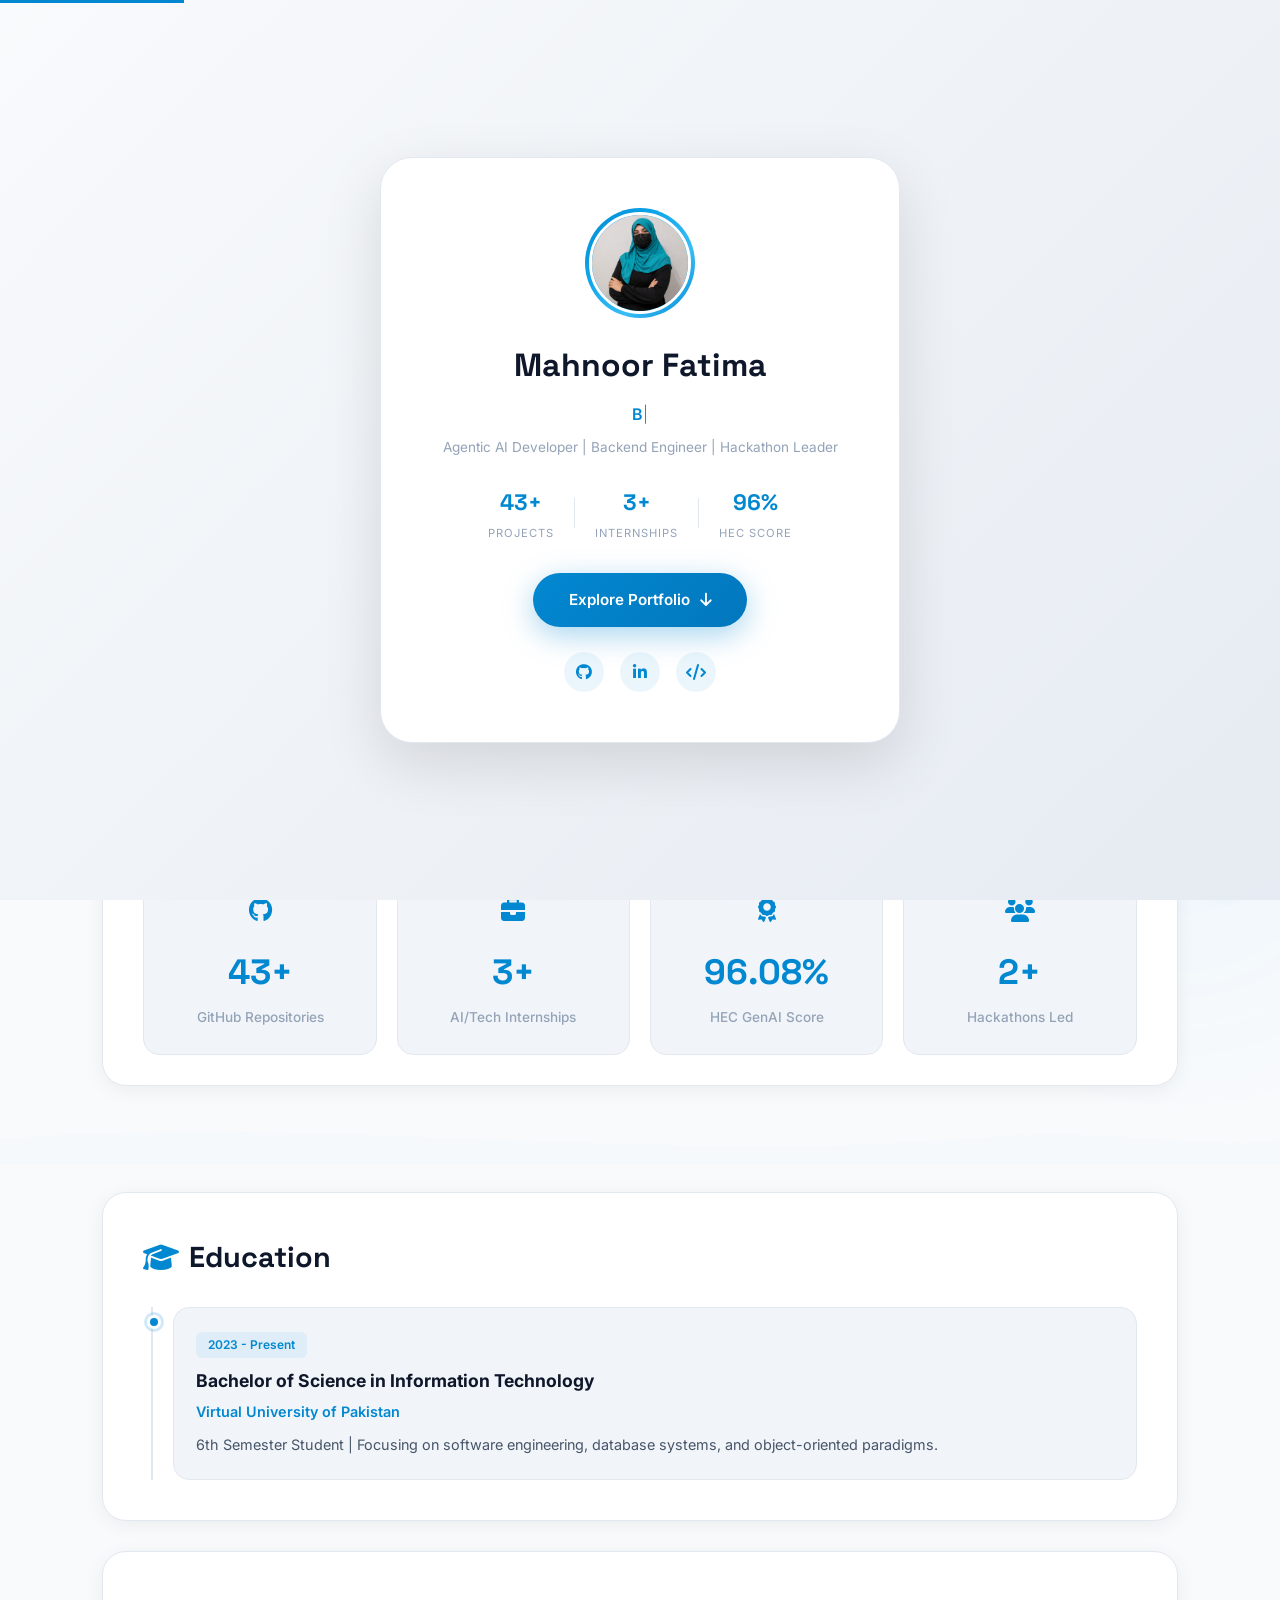
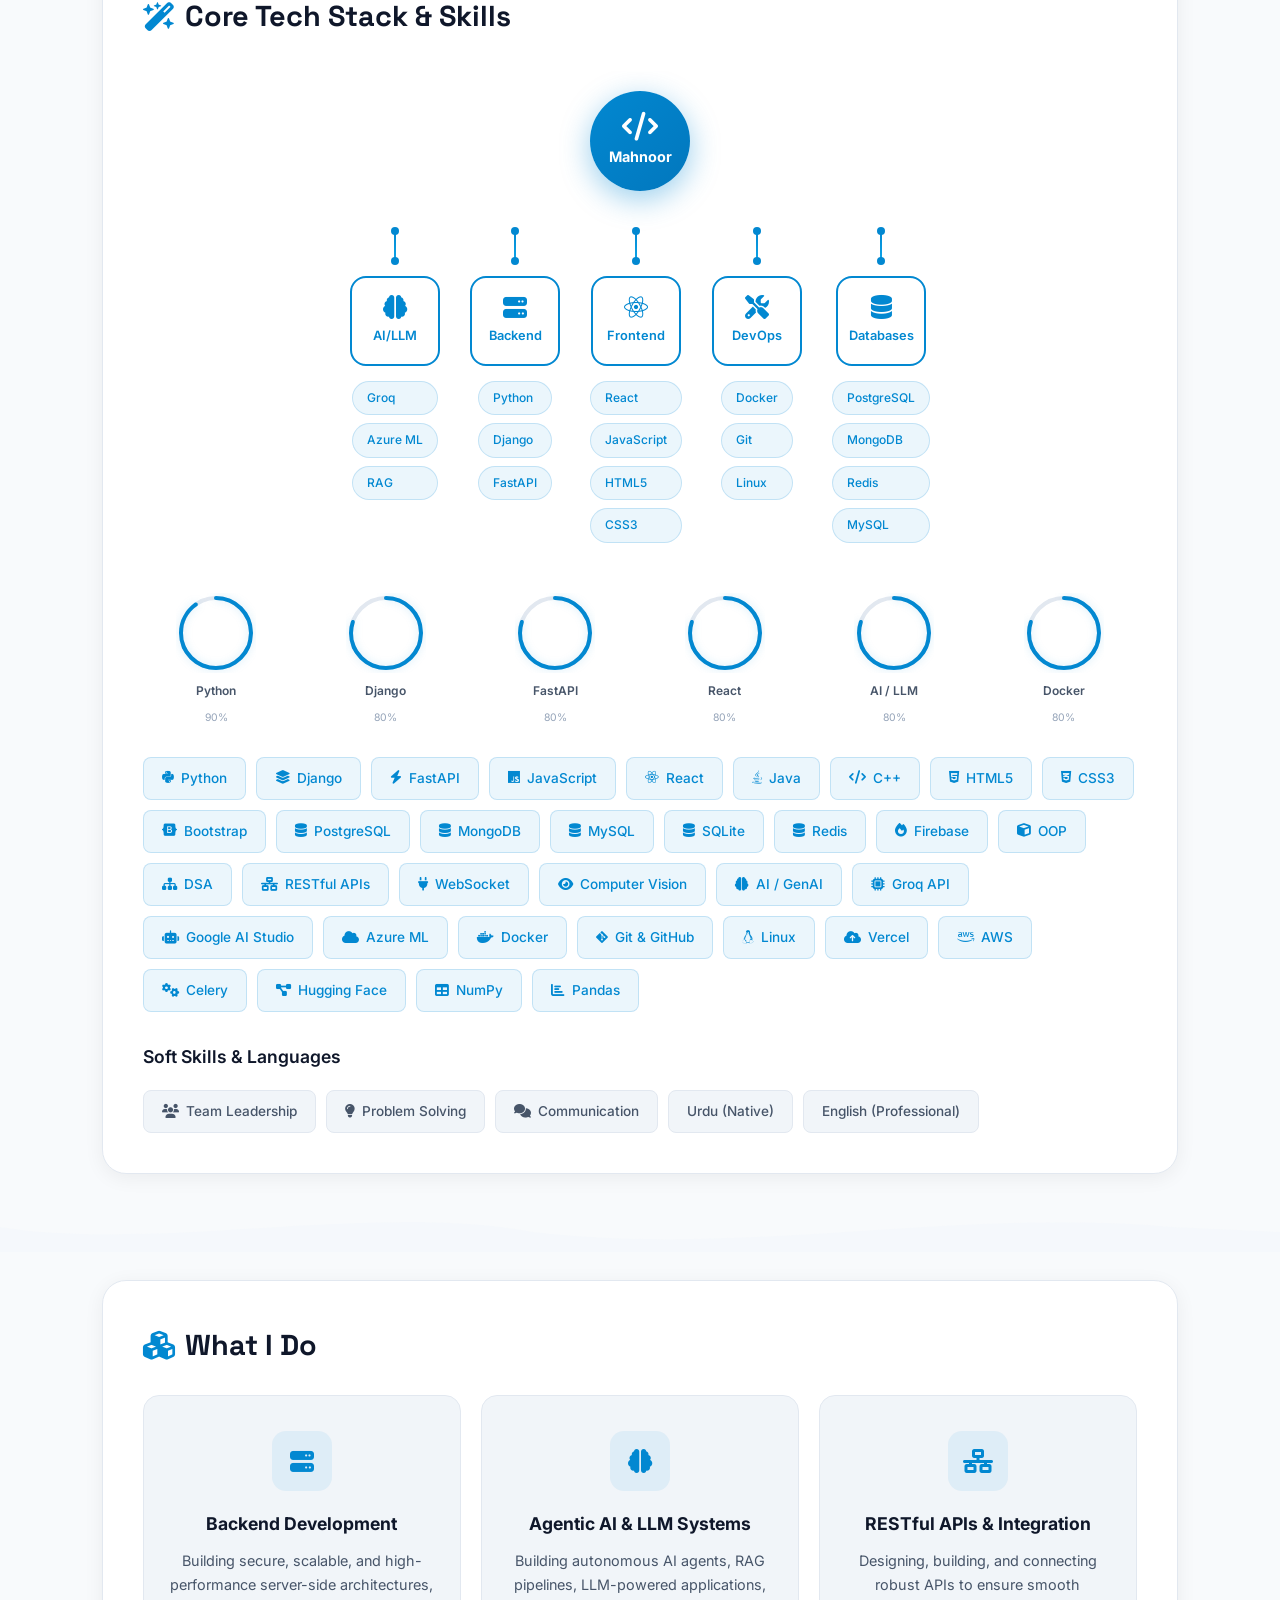
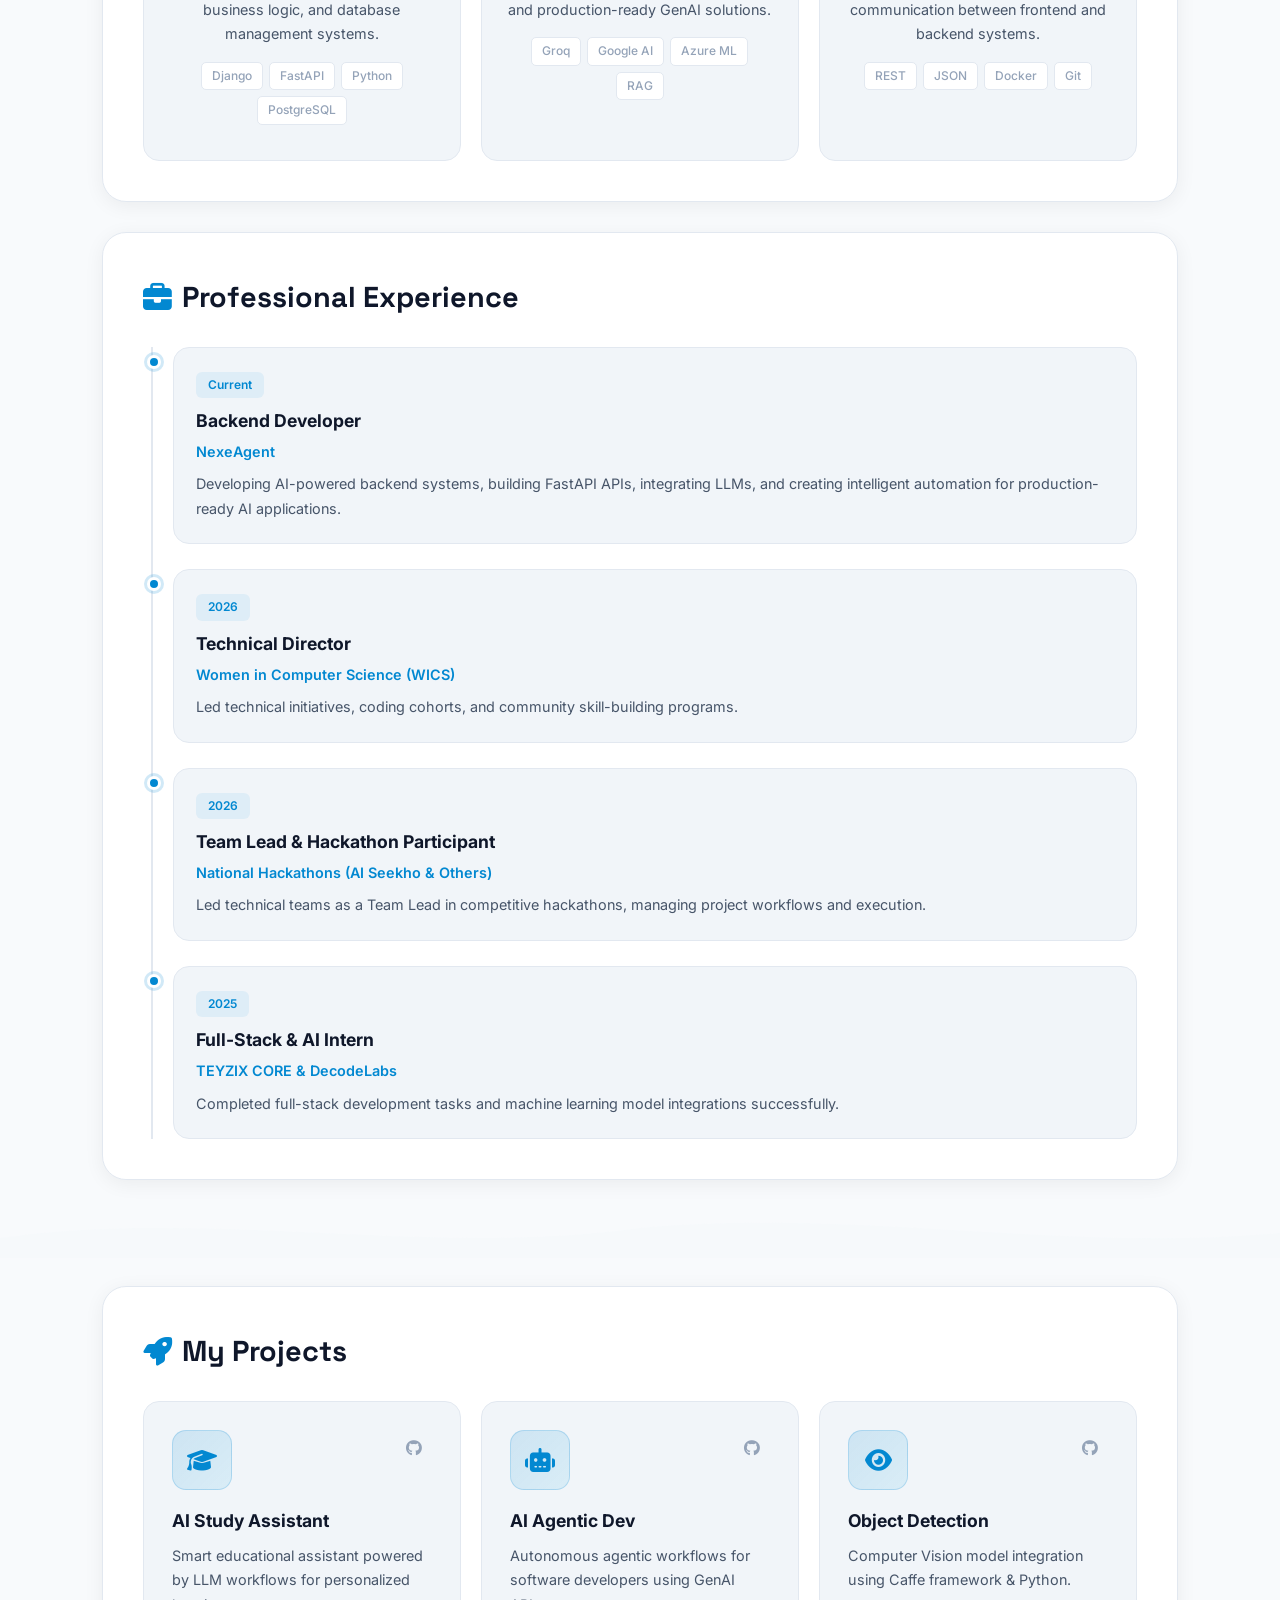
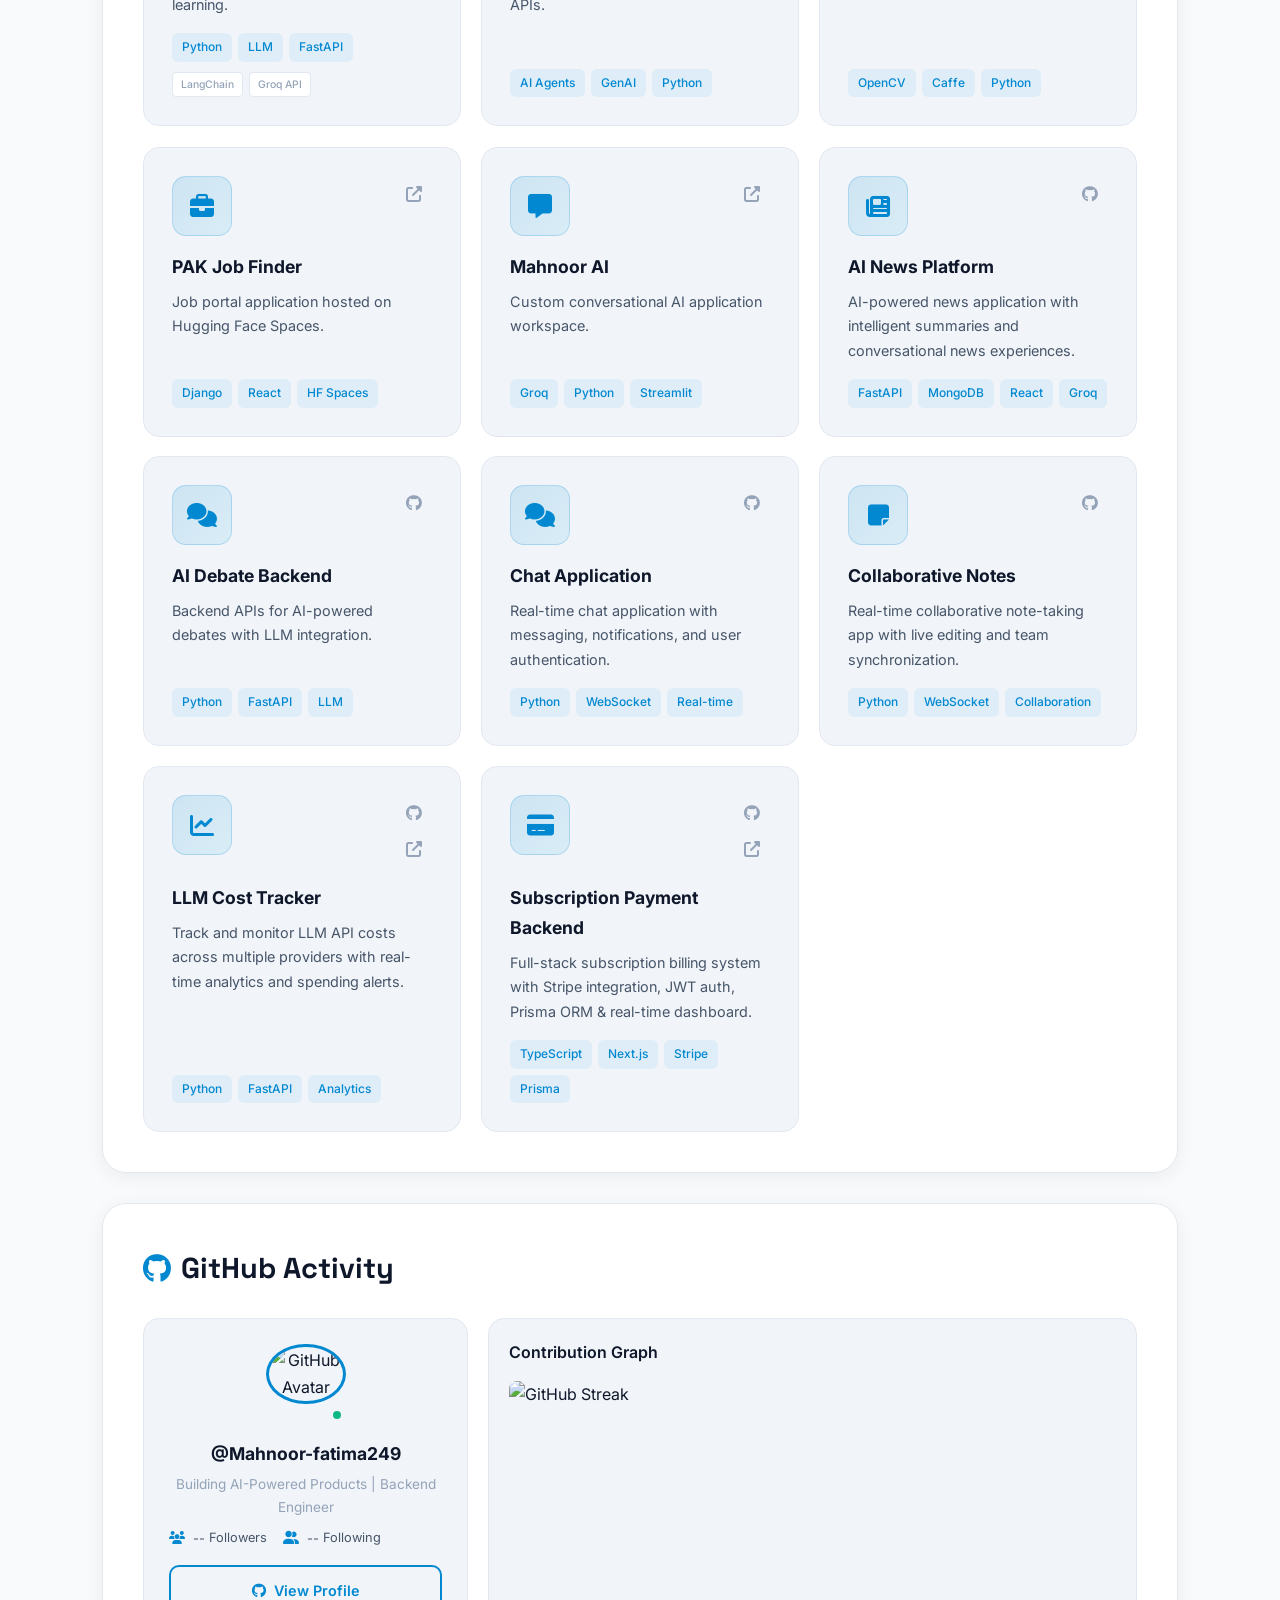
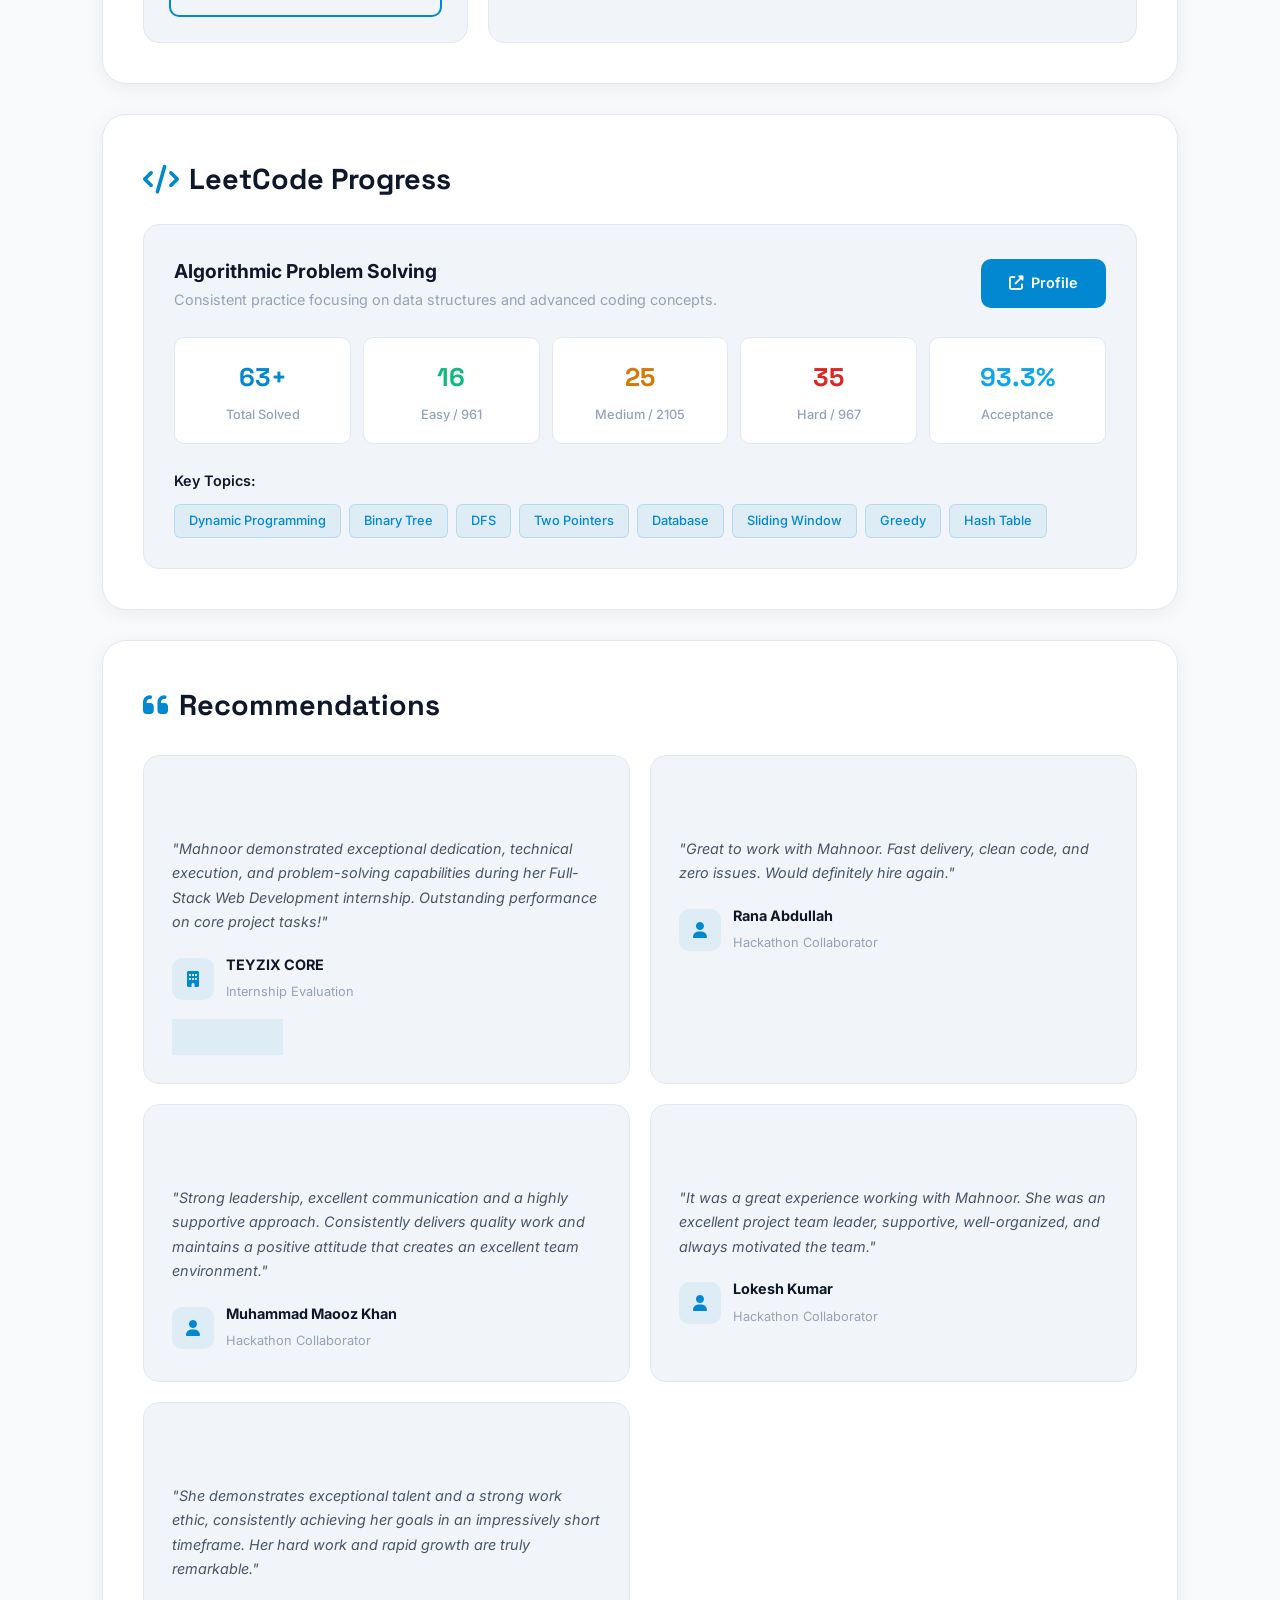
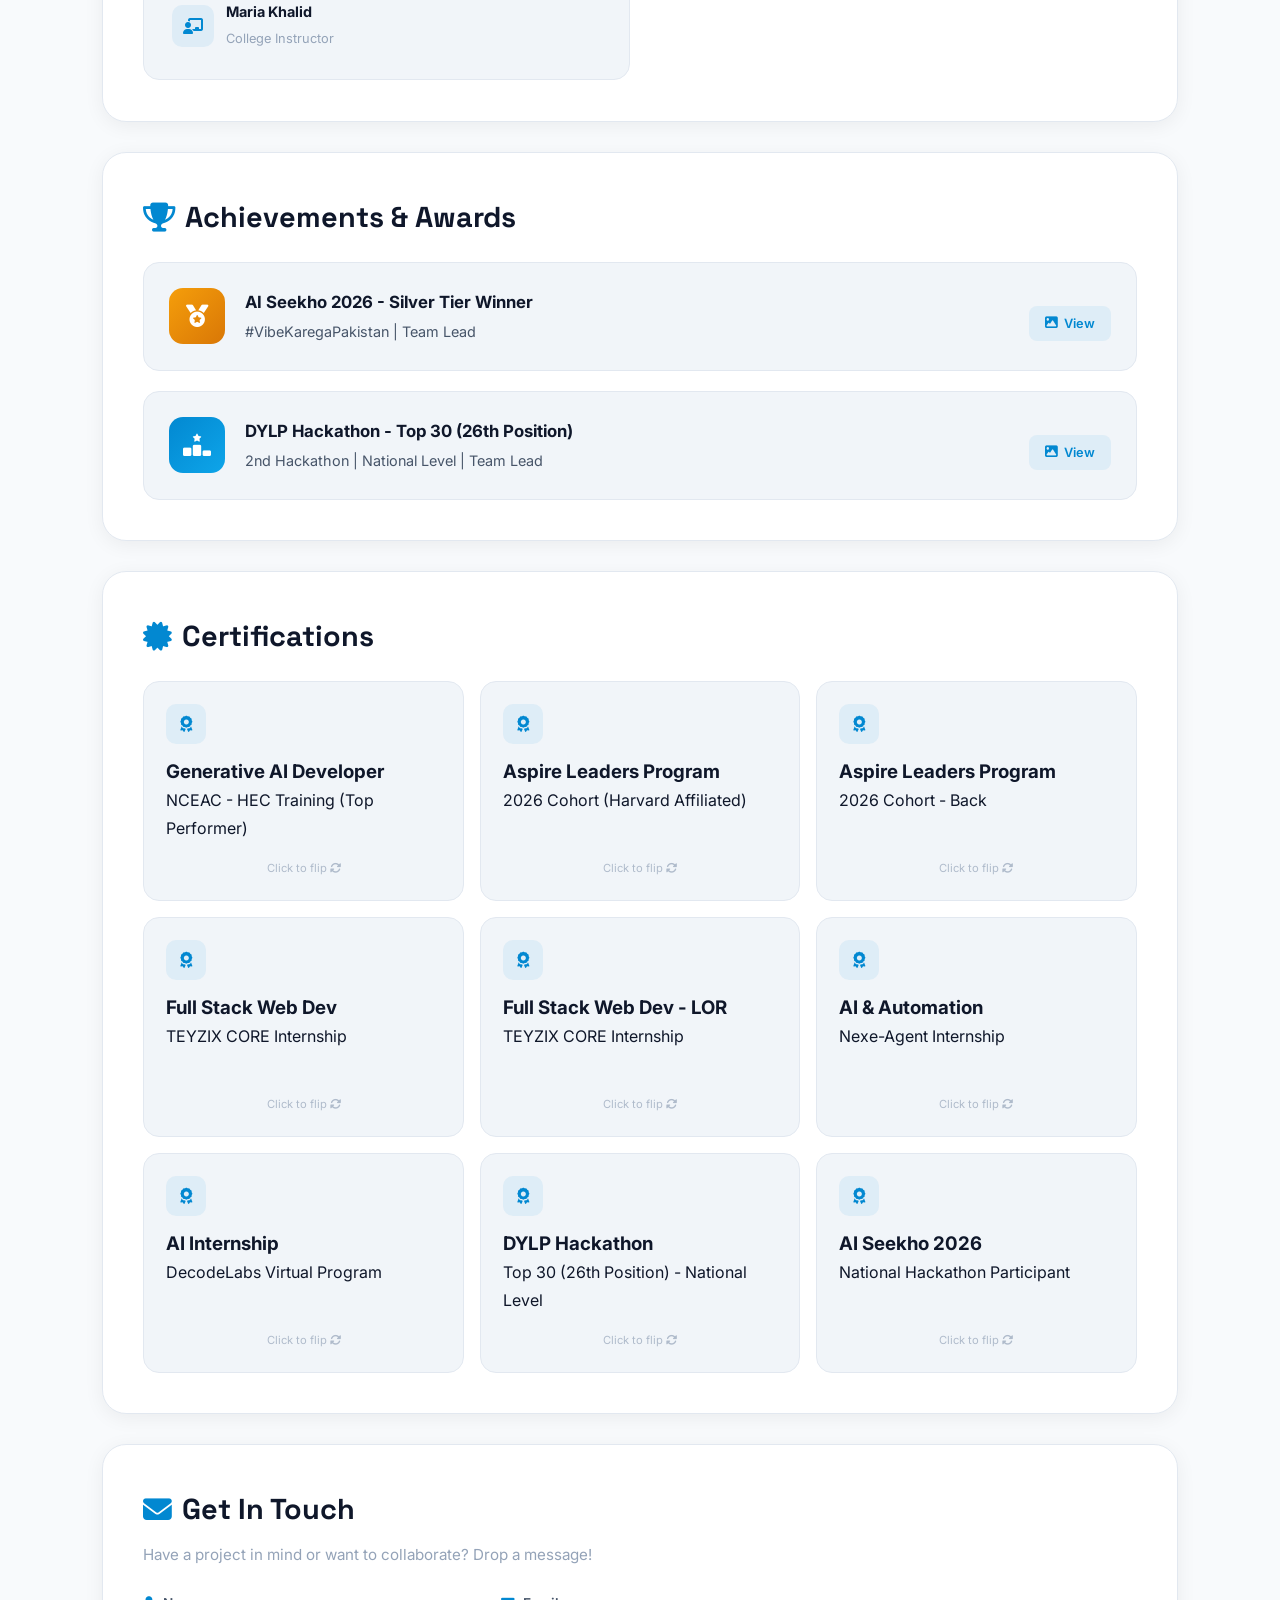
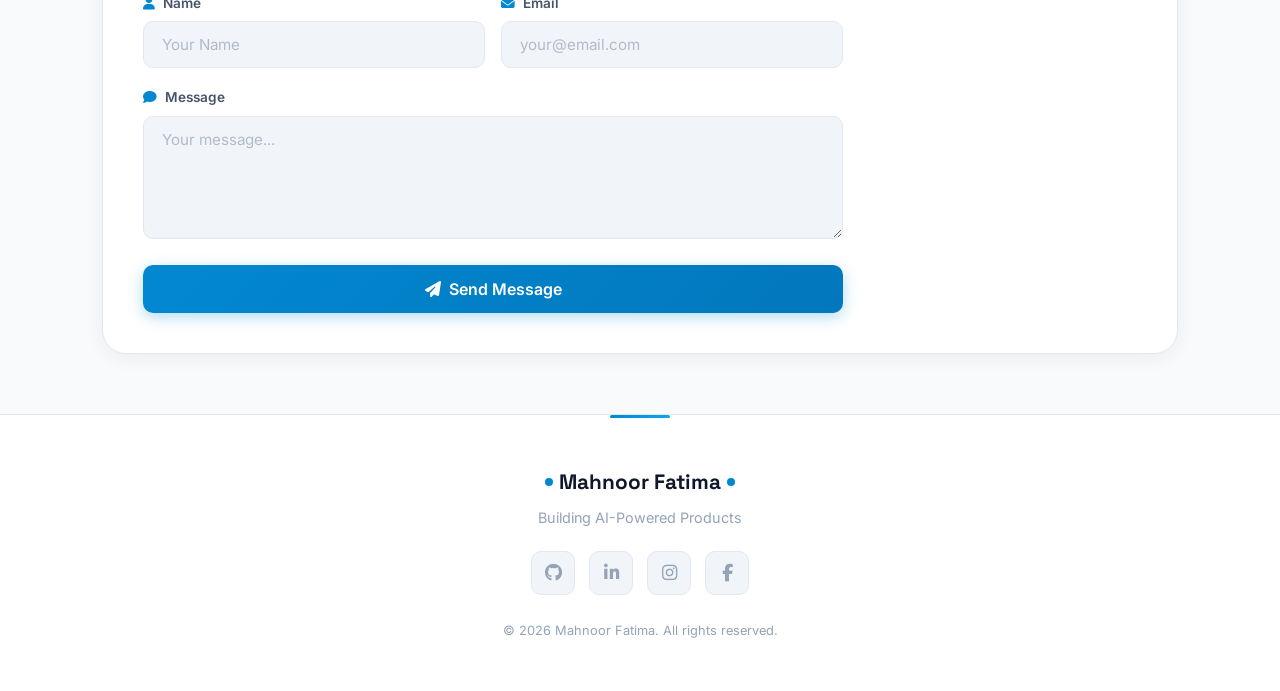
==== index.html @ 7396fbb2 "feat: add Subscription Payment Backend project to portfolio" ====
<!DOCTYPE html>
<html lang="en" data-theme="light">
<head>
    <meta charset="UTF-8">
    <meta name="viewport" content="width=device-width, initial-scale=1.0">
    <title>Mahnoor Fatima | AI & Backend Engineer</title>
    <meta name="description" content="Mahnoor Fatima - Agentic AI Developer, Backend Engineer & Hackathon Leader. Building production-ready AI products at NexeAgent. 43+ repositories on GitHub.">
    <link rel="icon" type="image/svg+xml" href="data:image/svg+xml,%3Csvg xmlns='http://www.w3.org/2000/svg' viewBox='0 0 100 100'%3E%3Cdefs%3E%3ClinearGradient id='g' x1='0%25' y1='0%25' x2='100%25' y2='100%25'%3E%3Cstop offset='0%25' stop-color='%230288d1'/%3E%3Cstop offset='100%25' stop-color='%230277bd'/%3E%3C/linearGradient%3E%3C/defs%3E%3Crect width='100' height='100' rx='22' fill='url(%23g)'/%3E%3Ctext x='50' y='62' text-anchor='middle' font-family='Arial,sans-serif' font-weight='900' font-size='42' fill='white' letter-spacing='-2'%3EMF%3C/text%3E%3C/svg%3E">
    <meta property="og:title" content="Mahnoor Fatima | AI & Backend Engineer">
    <meta property="og:description" content="Agentic AI Developer, Backend Engineer & Hackathon Leader. Building production-ready AI products.">
    <meta property="og:type" content="website">
    <meta name="theme-color" content="#0288d1">
    <link href="https://fonts.googleapis.com/css2?family=Inter:wght@300;400;500;600;700;800;900&family=Space+Grotesk:wght@400;500;600;700&display=swap" rel="stylesheet">
    <link rel="stylesheet" href="https://cdnjs.cloudflare.com/ajax/libs/font-awesome/6.5.0/css/all.min.css">
    <script src="https://cdnjs.cloudflare.com/ajax/libs/gsap/3.12.5/gsap.min.js" defer></script>
    <script src="https://cdnjs.cloudflare.com/ajax/libs/gsap/3.12.5/ScrollTrigger.min.js" defer></script>
    <link rel="stylesheet" href="style.css">
</head>
<body>
    <!-- Skip to main content for accessibility -->
    <a href="#about" class="skip-link">Skip to main content</a>

    <!-- Splash Screen -->
    <div class="splash-screen" id="splashScreen">
        <div class="splash-particles" id="splashParticles"></div>
        <div class="splash-logo-wrap">
            <div class="splash-ring splash-ring-1"></div>
            <div class="splash-ring splash-ring-2"></div>
            <div class="splash-ring splash-ring-3"></div>
            <div class="splash-center-dot"></div>
        </div>
        <div class="splash-text">
            <span class="splash-name">Mahnoor Fatima</span>
            <span class="splash-role">AI & Backend Engineer</span>
        </div>
        <div class="splash-loader">
            <div class="splash-loader-bar"></div>
        </div>
    </div>

    <!-- Scroll Progress Bar -->
    <div class="scroll-progress" id="scrollProgress"></div>

    <!-- Animated Background -->
    <div class="bg-orb bg-orb-1" aria-hidden="true"></div>
    <div class="bg-orb bg-orb-2" aria-hidden="true"></div>
    <div class="bg-orb bg-orb-3" aria-hidden="true"></div>
    <div class="bg-particles" id="bgParticles" aria-hidden="true"></div>
    <div class="mouse-blur" id="mouseBlur" aria-hidden="true"></div>

    <!-- Floating Quick Nav -->
    <div class="floating-nav" id="floatingNav">
        <div class="floating-nav-dot" data-section="about" onclick="scrollToSection('about')"><span class="floating-nav-label">About</span></div>
        <div class="floating-nav-dot" data-section="education" onclick="scrollToSection('education')"><span class="floating-nav-label">Education</span></div>
        <div class="floating-nav-dot" data-section="skills" onclick="scrollToSection('skills')"><span class="floating-nav-label">Skills</span></div>
        <div class="floating-nav-dot" data-section="services" onclick="scrollToSection('services')"><span class="floating-nav-label">Services</span></div>
        <div class="floating-nav-dot" data-section="experience" onclick="scrollToSection('experience')"><span class="floating-nav-label">Experience</span></div>
        <div class="floating-nav-dot" data-section="projects" onclick="scrollToSection('projects')"><span class="floating-nav-label">Projects</span></div>
        <div class="floating-nav-dot" data-section="github-stats" onclick="scrollToSection('github-stats')"><span class="floating-nav-label">GitHub</span></div>
        <div class="floating-nav-dot" data-section="leetcode" onclick="scrollToSection('leetcode')"><span class="floating-nav-label">LeetCode</span></div>
        <div class="floating-nav-dot" data-section="testimonials" onclick="scrollToSection('testimonials')"><span class="floating-nav-label">Testimonials</span></div>
        <div class="floating-nav-dot" data-section="achievements" onclick="scrollToSection('achievements')"><span class="floating-nav-label">Achievements</span></div>
        <div class="floating-nav-dot" data-section="certifications" onclick="scrollToSection('certifications')"><span class="floating-nav-label">Certs</span></div>
        <div class="floating-nav-dot" data-section="contact" onclick="scrollToSection('contact')"><span class="floating-nav-label">Contact</span></div>
    </div>

    <!-- Welcome Screen -->
    <div id="welcome-screen">
        <div class="welcome-bg-mesh"></div>
        <div class="welcome-card">
            <div class="welcome-avatar-ring">
                <img src="profile.jpeg" alt="Mahnoor Fatima" class="welcome-avatar">
            </div>
            <div class="welcome-name-role">
                <h1 class="welcome-name">Mahnoor Fatima</h1>
                <p class="welcome-role"><span class="typing-text" id="typingText"></span><span class="cursor">|</span></p>
            </div>
            <p class="welcome-subtitle">Agentic AI Developer | Backend Engineer | Hackathon Leader</p>
            <div class="welcome-stats-row">
                <div class="welcome-stat"><span class="welcome-stat-num">43+</span><span class="welcome-stat-label">Projects</span></div>
                <div class="welcome-stat-divider"></div>
                <div class="welcome-stat"><span class="welcome-stat-num">3+</span><span class="welcome-stat-label">Internships</span></div>
                <div class="welcome-stat-divider"></div>
                <div class="welcome-stat"><span class="welcome-stat-num">96%</span><span class="welcome-stat-label">HEC Score</span></div>
            </div>
            <a href="#about" class="explore-btn" onclick="openPortfolio(event)">
                <span>Explore Portfolio</span>
                <i class="fas fa-arrow-down"></i>
            </a>
            <div class="welcome-socials">
                <a href="https://github.com/Mahnoor-fatima249" target="_blank"><i class="fab fa-github"></i></a>
                <a href="https://www.linkedin.com/in/mahnoor-fatima-529b91301/" target="_blank"><i class="fab fa-linkedin-in"></i></a>
                <a href="https://leetcode.com/u/JbP00b4yGi/" target="_blank"><i class="fas fa-code"></i></a>
            </div>
        </div>
    </div>

    <!-- Navigation Bar -->
    <nav id="mainNav" aria-label="Main navigation">
        <a href="#about" class="nav-brand" aria-label="Mahnoor Fatima - Home">
            <span class="brand-dot"></span>Mahnoor<span class="brand-dot"></span>
        </a>
        <button class="hamburger" onclick="toggleMenu()" aria-label="Toggle navigation menu" aria-expanded="false" aria-controls="navLinks">
            <span></span><span></span><span></span>
        </button>
        <div class="nav-links" id="navLinks" role="menubar">
            <a href="#about" class="nav-btn" onclick="closeMenu()" role="menuitem">About</a>
            <a href="#education" class="nav-btn" onclick="closeMenu()" role="menuitem">Education</a>
            <a href="#skills" class="nav-btn" onclick="closeMenu()" role="menuitem">Skills</a>
            <a href="#services" class="nav-btn" onclick="closeMenu()" role="menuitem">Services</a>
            <a href="#experience" class="nav-btn" onclick="closeMenu()" role="menuitem">Experience</a>
            <a href="#projects" class="nav-btn" onclick="closeMenu()" role="menuitem">Projects</a>
            <a href="#github-stats" class="nav-btn" onclick="closeMenu()" role="menuitem">GitHub</a>
            <a href="#leetcode" class="nav-btn" onclick="closeMenu()" role="menuitem">LeetCode</a>
            <a href="#contact" class="nav-btn" onclick="closeMenu()" role="menuitem">Contact</a>
        </div>
        <button class="theme-toggle-btn" id="theme-toggle" onclick="toggleTheme()" title="Toggle Theme" aria-label="Toggle dark/light theme">
            <i class="fas fa-moon" id="theme-icon" aria-hidden="true"></i>
            <span class="theme-toggle-ring"></span>
        </button>
    </nav>

    <!-- Hero Section -->
    <section id="about" class="hero-container" aria-label="About me">
        <div class="hero-glow" aria-hidden="true"></div>
        <div class="hero-content">
            <div class="hero-text-box reveal">
                <span class="hero-badge"><i class="fas fa-code-branch"></i> 43+ Projects</span>
                <h1 class="hero-title">Hi, I'm <span class="gradient-text">Mahnoor Fatima</span></h1>
                <p class="tagline">Agentic AI & Backend Engineer</p>
                <p class="hero-desc">I build production-ready AI systems and scalable backends. Currently building AI-powered products at <strong>NexeAgent</strong>. BSIT student at VU Pakistan. HEC GenAI Top Performer (96.08%). Former Technical Director at <strong>WICS</strong>.</p>
                <div class="hero-highlights">
                    <div class="highlight-chip"><i class="fas fa-code-branch"></i> 43+ Projects</div>
                    <div class="highlight-chip"><i class="fas fa-robot"></i> AI/LLM Engineer</div>
                    <div class="highlight-chip"><i class="fas fa-trophy"></i> Hackathon Team Lead</div>
                    <div class="highlight-chip"><i class="fas fa-star"></i> HEC Top Performer</div>
                </div>
                <div class="hero-actions">
                    <a href="resume.pdf" target="_blank" class="action-btn primary-btn neon-glow"><i class="fas fa-download"></i> Download Resume</a>
                    <a href="#contact" class="action-btn outline-btn"><i class="fas fa-envelope"></i> Contact Me</a>
                </div>
                <div class="hero-social-links">
                    <a href="https://github.com/Mahnoor-fatima249" target="_blank" title="GitHub"><i class="fab fa-github"></i></a>
                    <a href="https://www.linkedin.com/in/mahnoor-fatima-529b91301/" target="_blank" title="LinkedIn"><i class="fab fa-linkedin-in"></i></a>
                    <a href="https://leetcode.com/u/JbP00b4yGi/" target="_blank" title="LeetCode"><i class="fas fa-code"></i></a>
                    <a href="https://www.instagram.com/mahnoor_backend" target="_blank" title="Instagram"><i class="fab fa-instagram"></i></a>
                </div>
            </div>
            <div class="hero-image-box reveal">
                <div class="image-frame">
                    <div class="image-ring"></div>
                    <img src="profile.jpeg" alt="Mahnoor Fatima" class="main-profile-img">
                </div>
            </div>
        </div>
    </section>

    <!-- Stats Section -->
    <div class="wave-divider" aria-hidden="true"><svg viewBox="0 0 1200 50" preserveAspectRatio="none"><path d="M0,25 C200,50 400,0 600,25 C800,50 1000,0 1200,25 L1200,50 L0,50 Z" fill="var(--bg-alt)" opacity="0.5"/></svg></div>
    <section class="container stats-container reveal" aria-label="Statistics">
        <div class="stats-grid">
            <div class="stat-box">
                <div class="stat-icon"><i class="fab fa-github"></i></div>
                <h3 class="counter" data-target="43" data-suffix="+">0</h3>
                <p>GitHub Repositories</p>
            </div>
            <div class="stat-box">
                <div class="stat-icon"><i class="fas fa-briefcase"></i></div>
                <h3 class="counter" data-target="3" data-suffix="+">0</h3>
                <p>AI/Tech Internships</p>
            </div>
            <div class="stat-box">
                <div class="stat-icon"><i class="fas fa-award"></i></div>
                <h3 class="counter" data-target="96" data-suffix=".08%">0</h3>
                <p>HEC GenAI Score</p>
            </div>
            <div class="stat-box">
                <div class="stat-icon"><i class="fas fa-users"></i></div>
                <h3 class="counter" data-target="2" data-suffix="+">0</h3>
                <p>Hackathons Led</p>
            </div>
        </div>
    </section>

    <!-- Education Section -->
    <div class="wave-divider" aria-hidden="true"><svg viewBox="0 0 1200 50" preserveAspectRatio="none"><path d="M0,25 C300,0 600,50 900,25 C1050,10 1150,40 1200,25 L1200,50 L0,50 Z" fill="var(--bg-alt)" opacity="0.3"/></svg></div>
    <section id="education" class="container reveal" aria-label="Education">
        <h2><i class="fas fa-graduation-cap" style="color: var(--accent); margin-right: 10px;"></i>Education</h2>
        <div class="timeline">
            <div class="timeline-item">
                <div class="timeline-dot"></div>
                <div class="timeline-content">
                    <span class="timeline-date">2023 - Present</span>
                    <h3>Bachelor of Science in Information Technology</h3>
                    <p class="timeline-company">Virtual University of Pakistan</p>
                    <p class="timeline-desc">6th Semester Student | Focusing on software engineering, database systems, and object-oriented paradigms.</p>
                </div>
            </div>
        </div>
    </section>

    <!-- Skills Section -->
    <section id="skills" class="container reveal" aria-label="Skills and technologies">
        <h2><i class="fas fa-wand-magic-sparkles" style="color: var(--accent); margin-right: 10px;"></i>Core Tech Stack & Skills</h2>
        
        <!-- Interactive Skills Tree -->
        <div class="skills-tree-container">
            <div class="skills-tree">
                <div class="tree-center">
                    <div class="tree-center-node">
                        <i class="fas fa-code"></i>
                        <span>Mahnoor</span>
                    </div>
                </div>
                <div class="tree-branches">
                    <div class="tree-branch branch-1">
                        <div class="branch-line"></div>
                        <div class="tree-node main-node">
                            <i class="fas fa-brain"></i>
                            <span>AI/LLM</span>
                        </div>
                        <div class="tree-sub-nodes">
                            <div class="sub-node"><span>Groq</span></div>
                            <div class="sub-node"><span>Azure ML</span></div>
                            <div class="sub-node"><span>RAG</span></div>
                        </div>
                    </div>
                    <div class="tree-branch branch-2">
                        <div class="branch-line"></div>
                        <div class="tree-node main-node">
                            <i class="fas fa-server"></i>
                            <span>Backend</span>
                        </div>
                        <div class="tree-sub-nodes">
                            <div class="sub-node"><span>Python</span></div>
                            <div class="sub-node"><span>Django</span></div>
                            <div class="sub-node"><span>FastAPI</span></div>
                        </div>
                    </div>
                    <div class="tree-branch branch-3">
                        <div class="branch-line"></div>
                        <div class="tree-node main-node">
                            <i class="fab fa-react"></i>
                            <span>Frontend</span>
                        </div>
                        <div class="tree-sub-nodes">
                            <div class="sub-node"><span>React</span></div>
                            <div class="sub-node"><span>JavaScript</span></div>
                            <div class="sub-node"><span>HTML5</span></div>
                            <div class="sub-node"><span>CSS3</span></div>
                        </div>
                    </div>
                    <div class="tree-branch branch-4">
                        <div class="branch-line"></div>
                        <div class="tree-node main-node">
                            <i class="fas fa-tools"></i>
                            <span>DevOps</span>
                        </div>
                        <div class="tree-sub-nodes">
                            <div class="sub-node"><span>Docker</span></div>
                            <div class="sub-node"><span>Git</span></div>
                            <div class="sub-node"><span>Linux</span></div>
                        </div>
                    </div>
                    <div class="tree-branch branch-5">
                        <div class="branch-line"></div>
                        <div class="tree-node main-node">
                            <i class="fas fa-database"></i>
                            <span>Databases</span>
                        </div>
                        <div class="tree-sub-nodes">
                            <div class="sub-node"><span>PostgreSQL</span></div>
                            <div class="sub-node"><span>MongoDB</span></div>
                            <div class="sub-node"><span>Redis</span></div>
                            <div class="sub-node"><span>MySQL</span></div>
                        </div>
                    </div>
                </div>
            </div>
        </div>

        <div class="skill-rings-grid">
            <div class="skill-ring-item">
                <svg viewBox="0 0 80 80"><circle class="skill-ring-bg" cx="40" cy="40" r="35"/><circle class="skill-ring-fill" cx="40" cy="40" r="35" style="--ring-offset: 22;"/></svg>
                <span class="skill-ring-label">Python</span>
                <span class="skill-ring-percent">90%</span>
            </div>
            <div class="skill-ring-item">
                <svg viewBox="0 0 80 80"><circle class="skill-ring-bg" cx="40" cy="40" r="35"/><circle class="skill-ring-fill" cx="40" cy="40" r="35" style="--ring-offset: 44;"/></svg>
                <span class="skill-ring-label">Django</span>
                <span class="skill-ring-percent">80%</span>
            </div>
            <div class="skill-ring-item">
                <svg viewBox="0 0 80 80"><circle class="skill-ring-bg" cx="40" cy="40" r="35"/><circle class="skill-ring-fill" cx="40" cy="40" r="35" style="--ring-offset: 44;"/></svg>
                <span class="skill-ring-label">FastAPI</span>
                <span class="skill-ring-percent">80%</span>
            </div>
            <div class="skill-ring-item">
                <svg viewBox="0 0 80 80"><circle class="skill-ring-bg" cx="40" cy="40" r="35"/><circle class="skill-ring-fill" cx="40" cy="40" r="35" style="--ring-offset: 44;"/></svg>
                <span class="skill-ring-label">React</span>
                <span class="skill-ring-percent">80%</span>
            </div>
            <div class="skill-ring-item">
                <svg viewBox="0 0 80 80"><circle class="skill-ring-bg" cx="40" cy="40" r="35"/><circle class="skill-ring-fill" cx="40" cy="40" r="35" style="--ring-offset: 44;"/></svg>
                <span class="skill-ring-label">AI / LLM</span>
                <span class="skill-ring-percent">80%</span>
            </div>
            <div class="skill-ring-item">
                <svg viewBox="0 0 80 80"><circle class="skill-ring-bg" cx="40" cy="40" r="35"/><circle class="skill-ring-fill" cx="40" cy="40" r="35" style="--ring-offset: 44;"/></svg>
                <span class="skill-ring-label">Docker</span>
                <span class="skill-ring-percent">80%</span>
            </div>
        </div>
        <div class="skills-grid">
            <div class="skill-tag"><i class="fab fa-python"></i><span>Python</span></div>
            <div class="skill-tag"><i class="fas fa-layer-group"></i><span>Django</span></div>
            <div class="skill-tag"><i class="fas fa-bolt"></i><span>FastAPI</span></div>
            <div class="skill-tag"><i class="fab fa-js"></i><span>JavaScript</span></div>
            <div class="skill-tag"><i class="fab fa-react"></i><span>React</span></div>
            <div class="skill-tag"><i class="fab fa-java"></i><span>Java</span></div>
            <div class="skill-tag"><i class="fas fa-code"></i><span>C++</span></div>
            <div class="skill-tag"><i class="fab fa-html5"></i><span>HTML5</span></div>
            <div class="skill-tag"><i class="fab fa-css3-alt"></i><span>CSS3</span></div>
            <div class="skill-tag"><i class="fab fa-bootstrap"></i><span>Bootstrap</span></div>
            <div class="skill-tag"><i class="fas fa-database"></i><span>PostgreSQL</span></div>
            <div class="skill-tag"><i class="fas fa-database"></i><span>MongoDB</span></div>
            <div class="skill-tag"><i class="fas fa-database"></i><span>MySQL</span></div>
            <div class="skill-tag"><i class="fas fa-database"></i><span>SQLite</span></div>
            <div class="skill-tag"><i class="fas fa-database"></i><span>Redis</span></div>
            <div class="skill-tag"><i class="fas fa-fire"></i><span>Firebase</span></div>
            <div class="skill-tag"><i class="fas fa-cube"></i><span>OOP</span></div>
            <div class="skill-tag"><i class="fas fa-sitemap"></i><span>DSA</span></div>
            <div class="skill-tag"><i class="fas fa-network-wired"></i><span>RESTful APIs</span></div>
            <div class="skill-tag"><i class="fas fa-plug"></i><span>WebSocket</span></div>
            <div class="skill-tag"><i class="fas fa-eye"></i><span>Computer Vision</span></div>
            <div class="skill-tag"><i class="fas fa-brain"></i><span>AI / GenAI</span></div>
            <div class="skill-tag"><i class="fas fa-microchip"></i><span>Groq API</span></div>
            <div class="skill-tag"><i class="fas fa-robot"></i><span>Google AI Studio</span></div>
            <div class="skill-tag"><i class="fas fa-cloud"></i><span>Azure ML</span></div>
            <div class="skill-tag"><i class="fab fa-docker"></i><span>Docker</span></div>
            <div class="skill-tag"><i class="fab fa-git-alt"></i><span>Git & GitHub</span></div>
            <div class="skill-tag"><i class="fab fa-linux"></i><span>Linux</span></div>
            <div class="skill-tag"><i class="fas fa-cloud-upload-alt"></i><span>Vercel</span></div>
            <div class="skill-tag"><i class="fab fa-aws"></i><span>AWS</span></div>
            <div class="skill-tag"><i class="fas fa-cogs"></i><span>Celery</span></div>
            <div class="skill-tag"><i class="fas fa-project-diagram"></i><span>Hugging Face</span></div>
            <div class="skill-tag"><i class="fas fa-table"></i><span>NumPy</span></div>
            <div class="skill-tag"><i class="fas fa-chart-bar"></i><span>Pandas</span></div>
        </div>
        <h3 class="skills-subtitle">Soft Skills & Languages</h3>
        <div class="skills-grid soft-skills">
            <div class="skill-tag soft"><i class="fas fa-users"></i><span>Team Leadership</span></div>
            <div class="skill-tag soft"><i class="fas fa-lightbulb"></i><span>Problem Solving</span></div>
            <div class="skill-tag soft"><i class="fas fa-comments"></i><span>Communication</span></div>
            <div class="skill-tag soft"><span>Urdu (Native)</span></div>
            <div class="skill-tag soft"><span>English (Professional)</span></div>
        </div>
    </section>

    <!-- Services Section -->
    <div class="wave-divider" aria-hidden="true"><svg viewBox="0 0 1200 50" preserveAspectRatio="none"><path d="M0,25 C150,50 350,0 500,30 C700,55 900,5 1100,25 L1200,30 L1200,50 L0,50 Z" fill="var(--bg-alt)" opacity="0.4"/></svg></div>
    <section id="services" class="container reveal" aria-label="Services">
        <h2><i class="fas fa-cubes" style="color: var(--accent); margin-right: 10px;"></i>What I Do</h2>
        <div class="services-grid">
            <div class="service-card tilt-card glass-hover neon-glow">
                <div class="service-icon-wrap"><i class="fas fa-server"></i></div>
                <h3>Backend Development</h3>
                <p>Building secure, scalable, and high-performance server-side architectures, business logic, and database management systems.</p>
                <div class="service-tools">
                    <span>Django</span><span>FastAPI</span><span>Python</span><span>PostgreSQL</span>
                </div>
            </div>
            <div class="service-card tilt-card glass-hover neon-glow">
                <div class="service-icon-wrap"><i class="fas fa-brain"></i></div>
                <h3>Agentic AI & LLM Systems</h3>
                <p>Building autonomous AI agents, RAG pipelines, LLM-powered applications, and production-ready GenAI solutions.</p>
                <div class="service-tools">
                    <span>Groq</span><span>Google AI</span><span>Azure ML</span><span>RAG</span>
                </div>
            </div>
            <div class="service-card tilt-card glass-hover neon-glow">
                <div class="service-icon-wrap"><i class="fas fa-network-wired"></i></div>
                <h3>RESTful APIs & Integration</h3>
                <p>Designing, building, and connecting robust APIs to ensure smooth communication between frontend and backend systems.</p>
                <div class="service-tools">
                    <span>REST</span><span>JSON</span><span>Docker</span><span>Git</span>
                </div>
            </div>
        </div>
    </section>

    <!-- Experience Section -->
    <section id="experience" class="container reveal" aria-label="Professional experience">
        <h2><i class="fas fa-briefcase" style="color: var(--accent); margin-right: 10px;"></i>Professional Experience</h2>
        <div class="timeline">
            <div class="timeline-item">
                <div class="timeline-dot"></div>
                <div class="timeline-content">
                    <span class="timeline-date">Current</span>
                    <h3>Backend Developer</h3>
                    <p class="timeline-company">NexeAgent</p>
                    <p class="timeline-desc">Developing AI-powered backend systems, building FastAPI APIs, integrating LLMs, and creating intelligent automation for production-ready AI applications.</p>
                </div>
            </div>
            <div class="timeline-item">
                <div class="timeline-dot"></div>
                <div class="timeline-content">
                    <span class="timeline-date">2026</span>
                    <h3>Technical Director</h3>
                    <p class="timeline-company">Women in Computer Science (WICS)</p>
                    <p class="timeline-desc">Led technical initiatives, coding cohorts, and community skill-building programs.</p>
                </div>
            </div>
            <div class="timeline-item">
                <div class="timeline-dot"></div>
                <div class="timeline-content">
                    <span class="timeline-date">2026</span>
                    <h3>Team Lead & Hackathon Participant</h3>
                    <p class="timeline-company">National Hackathons (AI Seekho & Others)</p>
                    <p class="timeline-desc">Led technical teams as a Team Lead in competitive hackathons, managing project workflows and execution.</p>
                </div>
            </div>
            <div class="timeline-item">
                <div class="timeline-dot"></div>
                <div class="timeline-content">
                    <span class="timeline-date">2025</span>
                    <h3>Full-Stack & AI Intern</h3>
                    <p class="timeline-company">TEYZIX CORE & DecodeLabs</p>
                    <p class="timeline-desc">Completed full-stack development tasks and machine learning model integrations successfully.</p>
                </div>
            </div>
        </div>
    </section>

    <!-- Projects Section -->
    <div class="wave-divider" aria-hidden="true"><svg viewBox="0 0 1200 50" preserveAspectRatio="none"><path d="M0,30 C200,0 400,50 600,20 C800,0 1000,45 1200,25 L1200,50 L0,50 Z" fill="var(--bg-alt)" opacity="0.35"/></svg></div>
    <section id="projects" class="container reveal" aria-label="Projects">
        <h2><i class="fas fa-rocket" style="color: var(--accent); margin-right: 10px;"></i>My Projects</h2>
        <div class="project-grid">
            <div class="project-card tilt-card glass-hover neon-glow">
                <div class="project-card-header">
                    <div class="project-image">
                        <div class="project-placeholder-img">
                            <i class="fas fa-graduation-cap"></i>
                        </div>
                    </div>
                    <div class="project-links">
                        <a href="https://github.com/Mahnoor-fatima249/AI_Study_Assistant" target="_blank" title="View Code"><i class="fab fa-github"></i></a>
                    </div>
                </div>
                <h3>AI Study Assistant</h3>
                <p>Smart educational assistant powered by LLM workflows for personalized learning.</p>
                <div class="project-tags">
                    <span>Python</span><span>LLM</span><span>FastAPI</span>
                </div>
                <div class="project-tech-stack">
                    <span class="tech-badge">LangChain</span>
                    <span class="tech-badge">Groq API</span>
                </div>
            </div>
            <div class="project-card tilt-card glass-hover neon-glow">
                <div class="project-card-header">
                    <div class="project-image">
                        <div class="project-placeholder-img">
                            <i class="fas fa-robot"></i>
                        </div>
                    </div>
                    <div class="project-links">
                        <a href="https://github.com/Mahnoor-fatima249/ai-agentic-Developer" target="_blank"><i class="fab fa-github"></i></a>
                    </div>
                </div>
                <h3>AI Agentic Dev</h3>
                <p>Autonomous agentic workflows for software developers using GenAI APIs.</p>
                <div class="project-tags">
                    <span>AI Agents</span><span>GenAI</span><span>Python</span>
                </div>
            </div>
            <div class="project-card tilt-card glass-hover neon-glow">
                <div class="project-card-header">
                    <div class="project-image">
                        <div class="project-placeholder-img">
                            <i class="fas fa-eye"></i>
                        </div>
                    </div>
                    <div class="project-links">
                        <a href="https://github.com/Mahnoor-fatima249/AI-Object-Detection-Caffe" target="_blank"><i class="fab fa-github"></i></a>
                    </div>
                </div>
                <h3>Object Detection</h3>
                <p>Computer Vision model integration using Caffe framework & Python.</p>
                <div class="project-tags">
                    <span>OpenCV</span><span>Caffe</span><span>Python</span>
                </div>
            </div>
            <div class="project-card tilt-card glass-hover neon-glow">
                <div class="project-card-header">
                    <div class="project-image">
                        <div class="project-placeholder-img">
                            <i class="fas fa-briefcase"></i>
                        </div>
                    </div>
                    <div class="project-links">
                        <a href="https://huggingface.co/spaces/bc230425989/pak_job" target="_blank"><i class="fas fa-external-link-alt"></i></a>
                    </div>
                </div>
                <h3>PAK Job Finder</h3>
                <p>Job portal application hosted on Hugging Face Spaces.</p>
                <div class="project-tags">
                    <span>Django</span><span>React</span><span>HF Spaces</span>
                </div>
            </div>
            <div class="project-card tilt-card glass-hover neon-glow">
                <div class="project-card-header">
                    <div class="project-image">
                        <div class="project-placeholder-img">
                            <i class="fas fa-message"></i>
                        </div>
                    </div>
                    <div class="project-links">
                        <a href="https://huggingface.co/spaces/bc230425989/Mahnoor-AI" target="_blank"><i class="fas fa-external-link-alt"></i></a>
                    </div>
                </div>
                <h3>Mahnoor AI</h3>
                <p>Custom conversational AI application workspace.</p>
                <div class="project-tags">
                    <span>Groq</span><span>Python</span><span>Streamlit</span>
                </div>
            </div>
            <div class="project-card tilt-card glass-hover neon-glow">
                <div class="project-card-header">
                    <div class="project-image">
                        <div class="project-placeholder-img">
                            <i class="fas fa-newspaper"></i>
                        </div>
                    </div>
                    <div class="project-links">
                        <a href="https://github.com/Mahnoor-fatima249" target="_blank"><i class="fab fa-github"></i></a>
                    </div>
                </div>
                <h3>AI News Platform</h3>
                <p>AI-powered news application with intelligent summaries and conversational news experiences.</p>
                <div class="project-tags">
                    <span>FastAPI</span><span>MongoDB</span><span>React</span><span>Groq</span>
                </div>
            </div>
            <div class="project-card tilt-card glass-hover neon-glow">
                <div class="project-card-header">
                    <div class="project-image">
                        <div class="project-placeholder-img">
                            <i class="fas fa-comments"></i>
                        </div>
                    </div>
                    <div class="project-links">
                        <a href="https://github.com/Mahnoor-fatima249/ai-debate-backend" target="_blank"><i class="fab fa-github"></i></a>
                    </div>
                </div>
                <h3>AI Debate Backend</h3>
                <p>Backend APIs for AI-powered debates with LLM integration.</p>
                <div class="project-tags">
                    <span>Python</span><span>FastAPI</span><span>LLM</span>
                </div>
            </div>
            <div class="project-card tilt-card glass-hover neon-glow">
                <div class="project-card-header">
                    <div class="project-image">
                        <div class="project-placeholder-img">
                            <i class="fas fa-comments"></i>
                        </div>
                    </div>
                    <div class="project-links">
                        <a href="https://github.com/Mahnoor-fatima249/Chat-app" target="_blank"><i class="fab fa-github"></i></a>
                    </div>
                </div>
                <h3>Chat Application</h3>
                <p>Real-time chat application with messaging, notifications, and user authentication.</p>
                <div class="project-tags">
                    <span>Python</span><span>WebSocket</span><span>Real-time</span>
                </div>
            </div>
            <div class="project-card tilt-card glass-hover neon-glow">
                <div class="project-card-header">
                    <div class="project-image">
                        <div class="project-placeholder-img">
                            <i class="fas fa-sticky-note"></i>
                        </div>
                    </div>
                    <div class="project-links">
                        <a href="https://github.com/Mahnoor-fatima249/Real-Time-Collaborative-Note-Taking-App" target="_blank"><i class="fab fa-github"></i></a>
                    </div>
                </div>
                <h3>Collaborative Notes</h3>
                <p>Real-time collaborative note-taking app with live editing and team synchronization.</p>
                <div class="project-tags">
                    <span>Python</span><span>WebSocket</span><span>Collaboration</span>
                </div>
            </div>
            <div class="project-card tilt-card glass-hover neon-glow">
                <div class="project-card-header">
                    <div class="project-image">
                        <div class="project-placeholder-img">
                            <i class="fas fa-chart-line"></i>
                        </div>
                    </div>
                    <div class="project-links">
                        <a href="https://github.com/Mahnoor-fatima249/LLM-COST-TRACKER" target="_blank"><i class="fab fa-github"></i></a>
                        <a href="https://llm-cost-tracker-blond.vercel.app/" target="_blank"><i class="fas fa-external-link-alt"></i></a>
                    </div>
                </div>
                <h3>LLM Cost Tracker</h3>
                <p>Track and monitor LLM API costs across multiple providers with real-time analytics and spending alerts.</p>
                <div class="project-tags">
                    <span>Python</span><span>FastAPI</span><span>Analytics</span>
                </div>
            </div>
            <div class="project-card tilt-card glass-hover neon-glow">
                <div class="project-card-header">
                    <div class="project-image">
                        <div class="project-placeholder-img">
                            <i class="fas fa-credit-card"></i>
                        </div>
                    </div>
                    <div class="project-links">
                        <a href="https://github.com/Mahnoor-fatima249/Subscription-Payment-Backend" target="_blank"><i class="fab fa-github"></i></a>
                        <a href="https://frontend-brown-nine-45.vercel.app/" target="_blank"><i class="fas fa-external-link-alt"></i></a>
                    </div>
                </div>
                <h3>Subscription Payment Backend</h3>
                <p>Full-stack subscription billing system with Stripe integration, JWT auth, Prisma ORM & real-time dashboard.</p>
                <div class="project-tags">
                    <span>TypeScript</span><span>Next.js</span><span>Stripe</span><span>Prisma</span>
                </div>
            </div>
        </div>
    </section>

    <!-- GitHub Live Stats Section -->
    <section id="github-stats" class="container reveal" aria-label="GitHub Statistics">
        <h2><i class="fab fa-github" style="color: var(--accent); margin-right: 10px;"></i>GitHub Activity</h2>
        <div class="github-stats-wrapper">
            <div class="github-profile-card">
                <div class="github-avatar-wrap">
                    <img src="https://avatars.githubusercontent.com/Mahnoor-fatima249" alt="GitHub Avatar" class="github-avatar" loading="lazy">
                    <div class="github-status-dot"></div>
                </div>
                <div class="github-profile-info">
                    <h3>@Mahnoor-fatima249</h3>
                    <p class="github-bio">Building AI-Powered Products | Backend Engineer</p>
                    <div class="github-profile-stats">
                        <span><i class="fas fa-users"></i> <span id="gh-followers" class="skeleton-text-sm">--</span> Followers</span>
                        <span><i class="fas fa-user-friends"></i> <span id="gh-following" class="skeleton-text-sm">--</span> Following</span>
                    </div>
                </div>
                <a href="https://github.com/Mahnoor-fatima249" target="_blank" class="action-btn outline-btn github-btn">
                    <i class="fab fa-github"></i> View Profile
                </a>
            </div>
            <div class="github-contrib-graph">
                <h4>Contribution Graph</h4>
                <img src="https://github-readme-streak-stats.herokuapp.com/?user=Mahnoor-fatima249&theme=radical" alt="GitHub Streak" class="github-stats-img" loading="lazy">
            </div>
        </div>
    </section>

    <!-- LeetCode Section -->
    <section id="leetcode" class="container reveal" aria-label="LeetCode progress">
        <h2><i class="fas fa-code" style="color: var(--accent); margin-right: 10px;"></i>LeetCode Progress</h2>
        <div class="leetcode-card">
            <div class="leetcode-header">
                <div>
                    <h3>Algorithmic Problem Solving</h3>
                    <p>Consistent practice focusing on data structures and advanced coding concepts.</p>
                </div>
                <a href="https://leetcode.com/u/JbP00b4yGi/" target="_blank" class="action-btn lc-btn"><i class="fas fa-external-link-alt"></i> Profile</a>
            </div>
            <div class="lc-stats-grid">
                <div class="lc-stat-box total"><h4 class="counter" data-target="76" data-suffix="">0</h4><p>Total Solved</p></div>
                <div class="lc-stat-box easy"><h4>16</h4><p>Easy / 961</p></div>
                <div class="lc-stat-box medium"><h4>25</h4><p>Medium / 2105</p></div>
                <div class="lc-stat-box hard"><h4>35</h4><p>Hard / 967</p></div>
                <div class="lc-stat-box rate"><h4>93.3%</h4><p>Acceptance</p></div>
            </div>
            <div class="lc-topics">
                <p class="lc-topics-title">Key Topics:</p>
                <div class="lc-tags">
                    <span class="lc-tag">Dynamic Programming</span>
                    <span class="lc-tag">Binary Tree</span>
                    <span class="lc-tag">DFS</span>
                    <span class="lc-tag">Two Pointers</span>
                    <span class="lc-tag">Database</span>
                    <span class="lc-tag">Sliding Window</span>
                    <span class="lc-tag">Greedy</span>
                    <span class="lc-tag">Hash Table</span>
                </div>
            </div>
        </div>
    </section>

    <!-- Testimonials -->
    <section id="testimonials" class="container reveal" aria-label="Recommendations and testimonials">
        <h2><i class="fas fa-quote-left" style="color: var(--accent); margin-right: 10px;"></i>Recommendations</h2>
        <div class="testimonial-grid">
            <div class="testimonial-card tilt-card">
                <div class="testimonial-quote"><i class="fas fa-quote-left"></i></div>
                <p>"Mahnoor demonstrated exceptional dedication, technical execution, and problem-solving capabilities during her Full-Stack Web Development internship. Outstanding performance on core project tasks!"</p>
                <div class="testimonial-author">
                    <div class="testimonial-avatar"><i class="fas fa-building"></i></div>
                    <div>
                        <h4>TEYZIX CORE</h4>
                        <span>Internship Evaluation</span>
                    </div>
                </div>
                <a href="certificates/teyzix-LOR.jpg" target="_blank" class="cert-btn"><i class="fas fa-eye"></i> View LOR</a>
            </div>
            <div class="testimonial-card tilt-card">
                <div class="testimonial-quote"><i class="fas fa-quote-left"></i></div>
                <p>"Great to work with Mahnoor. Fast delivery, clean code, and zero issues. Would definitely hire again."</p>
                <div class="testimonial-author">
                    <div class="testimonial-avatar"><i class="fas fa-user"></i></div>
                    <div>
                        <h4>Rana Abdullah</h4>
                        <span>Hackathon Collaborator</span>
                    </div>
                </div>
            </div>
            <div class="testimonial-card tilt-card">
                <div class="testimonial-quote"><i class="fas fa-quote-left"></i></div>
                <p>"Strong leadership, excellent communication and a highly supportive approach. Consistently delivers quality work and maintains a positive attitude that creates an excellent team environment."</p>
                <div class="testimonial-author">
                    <div class="testimonial-avatar"><i class="fas fa-user"></i></div>
                    <div>
                        <h4>Muhammad Maooz Khan</h4>
                        <span>Hackathon Collaborator</span>
                    </div>
                </div>
            </div>
            <div class="testimonial-card tilt-card">
                <div class="testimonial-quote"><i class="fas fa-quote-left"></i></div>
                <p>"It was a great experience working with Mahnoor. She was an excellent project team leader, supportive, well-organized, and always motivated the team."</p>
                <div class="testimonial-author">
                    <div class="testimonial-avatar"><i class="fas fa-user"></i></div>
                    <div>
                        <h4>Lokesh Kumar</h4>
                        <span>Hackathon Collaborator</span>
                    </div>
                </div>
            </div>
            <div class="testimonial-card tilt-card">
                <div class="testimonial-quote"><i class="fas fa-quote-left"></i></div>
                <p>"She demonstrates exceptional talent and a strong work ethic, consistently achieving her goals in an impressively short timeframe. Her hard work and rapid growth are truly remarkable."</p>
                <div class="testimonial-author">
                    <div class="testimonial-avatar"><i class="fas fa-chalkboard-teacher"></i></div>
                    <div>
                        <h4>Maria Khalid</h4>
                        <span>College Instructor</span>
                    </div>
                </div>
            </div>

        </div>
    </section>

    <!-- Achievements -->
    <section id="achievements" class="container reveal" aria-label="Achievements and awards">
        <h2><i class="fas fa-trophy" style="color: var(--accent); margin-right: 10px;"></i>Achievements & Awards</h2>
        <div class="achievement-grid">
            <div class="achievement-card">
                <div class="achievement-icon"><i class="fas fa-medal"></i></div>
                <div class="achievement-content">
                    <h3>AI Seekho 2026 - Silver Tier Winner</h3>
                    <p>#VibeKaregaPakistan | Team Lead</p>
                </div>
                <a href="Awards/aiseekho-silver.jpg" target="_blank" class="cert-btn"><i class="fas fa-image"></i> View</a>
            </div>
            <div class="achievement-card">
                <div class="achievement-icon" style="background: linear-gradient(135deg, #0288d1, #0ea5e9);"><i class="fas fa-ranking-star"></i></div>
                <div class="achievement-content">
                    <h3>DYLP Hackathon - Top 30 (26th Position)</h3>
                    <p>2nd Hackathon | National Level | Team Lead</p>
                </div>
                <a href="certificates/DYLP Certificate.jpg" target="_blank" class="cert-btn"><i class="fas fa-image"></i> View</a>
            </div>
        </div>
    </section>

    <!-- Certifications -->
    <section id="certifications" class="container reveal" aria-label="Certifications">
        <h2><i class="fas fa-certificate" style="color: var(--accent); margin-right: 10px;"></i>Certifications</h2>
        <div class="cert-grid">
            <div class="flip-card">
                <div class="flip-card-inner">
                    <div class="flip-card-front">
                        <div class="cert-badge"><i class="fas fa-award"></i></div>
                        <h3>Generative AI Developer</h3>
                        <p>NCEAC - HEC Training (Top Performer)</p>
                        <span class="flip-hint">Click to flip <i class="fas fa-sync-alt"></i></span>
                    </div>
                    <div class="flip-card-back">
                        <h3>HEC GenAI Certificate</h3>
                        <p>Top Performer with 96.08% score</p>
                        <a href="certificates/hec-certificate.jpg" target="_blank" class="cert-btn"><i class="fas fa-eye"></i> View Certificate</a>
                    </div>
                </div>
            </div>
            <div class="flip-card">
                <div class="flip-card-inner">
                    <div class="flip-card-front">
                        <div class="cert-badge"><i class="fas fa-award"></i></div>
                        <h3>Aspire Leaders Program</h3>
                        <p>2026 Cohort (Harvard Affiliated)</p>
                        <span class="flip-hint">Click to flip <i class="fas fa-sync-alt"></i></span>
                    </div>
                    <div class="flip-card-back">
                        <h3>Aspire Leaders</h3>
                        <p>Harvard-affiliated leadership program</p>
                        <a href="certificates/aspire-certificatefront.jpg" target="_blank" class="cert-btn"><i class="fas fa-eye"></i> View Certificate</a>
                    </div>
                </div>
            </div>
            <div class="flip-card">
                <div class="flip-card-inner">
                    <div class="flip-card-front">
                        <div class="cert-badge"><i class="fas fa-award"></i></div>
                        <h3>Aspire Leaders Program</h3>
                        <p>2026 Cohort - Back</p>
                        <span class="flip-hint">Click to flip <i class="fas fa-sync-alt"></i></span>
                    </div>
                    <div class="flip-card-back">
                        <h3>Aspire Leaders (Back)</h3>
                        <p>Program completion verification</p>
                        <a href="certificates/aspire-certificateback.jpg" target="_blank" class="cert-btn"><i class="fas fa-eye"></i> View Certificate</a>
                    </div>
                </div>
            </div>
            <div class="flip-card">
                <div class="flip-card-inner">
                    <div class="flip-card-front">
                        <div class="cert-badge"><i class="fas fa-award"></i></div>
                        <h3>Full Stack Web Dev</h3>
                        <p>TEYZIX CORE Internship</p>
                        <span class="flip-hint">Click to flip <i class="fas fa-sync-alt"></i></span>
                    </div>
                    <div class="flip-card-back">
                        <h3>TEYZIX CORE</h3>
                        <p>Full-Stack Web Development Internship</p>
                        <a href="certificates/teyzix-certificate.jpg" target="_blank" class="cert-btn"><i class="fas fa-eye"></i> View Certificate</a>
                    </div>
                </div>
            </div>
            <div class="flip-card">
                <div class="flip-card-inner">
                    <div class="flip-card-front">
                        <div class="cert-badge"><i class="fas fa-award"></i></div>
                        <h3>Full Stack Web Dev - LOR</h3>
                        <p>TEYZIX CORE Internship</p>
                        <span class="flip-hint">Click to flip <i class="fas fa-sync-alt"></i></span>
                    </div>
                    <div class="flip-card-back">
                        <h3>TEYZIX CORE LOR</h3>
                        <p>Letter of Recommendation</p>
                        <a href="certificates/teyzix-LOR.jpg" target="_blank" class="cert-btn"><i class="fas fa-eye"></i> View Certificate</a>
                    </div>
                </div>
            </div>
            <div class="flip-card">
                <div class="flip-card-inner">
                    <div class="flip-card-front">
                        <div class="cert-badge"><i class="fas fa-award"></i></div>
                        <h3>AI & Automation</h3>
                        <p>Nexe-Agent Internship</p>
                        <span class="flip-hint">Click to flip <i class="fas fa-sync-alt"></i></span>
                    </div>
                    <div class="flip-card-back">
                        <h3>NexeAgent</h3>
                        <p>AI & Automation Engineering</p>
                        <a href="certificates/nexe-certificate.jpg" target="_blank" class="cert-btn"><i class="fas fa-eye"></i> View Certificate</a>
                    </div>
                </div>
            </div>
            <div class="flip-card">
                <div class="flip-card-inner">
                    <div class="flip-card-front">
                        <div class="cert-badge"><i class="fas fa-award"></i></div>
                        <h3>AI Internship</h3>
                        <p>DecodeLabs Virtual Program</p>
                        <span class="flip-hint">Click to flip <i class="fas fa-sync-alt"></i></span>
                    </div>
                    <div class="flip-card-back">
                        <h3>DecodeLabs</h3>
                        <p>AI Virtual Internship Program</p>
                        <a href="certificates/decodelabs-certificate.jpg" target="_blank" class="cert-btn"><i class="fas fa-eye"></i> View Certificate</a>
                    </div>
                </div>
            </div>
            <div class="flip-card">
                <div class="flip-card-inner">
                    <div class="flip-card-front">
                        <div class="cert-badge"><i class="fas fa-award"></i></div>
                        <h3>DYLP Hackathon</h3>
                        <p>Top 30 (26th Position) - National Level</p>
                        <span class="flip-hint">Click to flip <i class="fas fa-sync-alt"></i></span>
                    </div>
                    <div class="flip-card-back">
                        <h3>DYLP Hackathon</h3>
                        <p>National Level - Top 30 finish</p>
                        <a href="certificates/DYLP Certificate.jpg" target="_blank" class="cert-btn"><i class="fas fa-eye"></i> View Certificate</a>
                    </div>
                </div>
            </div>
            <div class="flip-card">
                <div class="flip-card-inner">
                    <div class="flip-card-front">
                        <div class="cert-badge"><i class="fas fa-award"></i></div>
                        <h3>AI Seekho 2026</h3>
                        <p>National Hackathon Participant</p>
                        <span class="flip-hint">Click to flip <i class="fas fa-sync-alt"></i></span>
                    </div>
                    <div class="flip-card-back">
                        <h3>AI Seekho 2026</h3>
                        <p>#VibeKaregaPakistan</p>
                        <a href="certificates/aiseekho-certificate.jpg" target="_blank" class="cert-btn"><i class="fas fa-eye"></i> View Certificate</a>
                    </div>
                </div>
            </div>
        </div>
    </section>

    <!-- Contact Section -->
    <section id="contact" class="container reveal" aria-label="Contact">
        <h2><i class="fas fa-envelope" style="color: var(--accent); margin-right: 10px;"></i>Get In Touch</h2>
        <p class="section-subtitle">Have a project in mind or want to collaborate? Drop a message!</p>
        <form class="contact-form" action="https://formspree.io/f/xrenkkbz" method="POST" aria-label="Contact form">
            <div class="form-row">
                <div class="form-group">
                    <label for="name"><i class="fas fa-user" aria-hidden="true"></i> Name</label>
                    <input type="text" id="name" name="name" placeholder="Your Name" required autocomplete="name">
                </div>
                <div class="form-group">
                    <label for="email"><i class="fas fa-envelope" aria-hidden="true"></i> Email</label>
                    <input type="email" id="email" name="_replyto" placeholder="your@email.com" required autocomplete="email">
                </div>
            </div>
            <div class="form-group">
                <label for="message"><i class="fas fa-comment" aria-hidden="true"></i> Message</label>
                <textarea id="message" name="message" rows="5" placeholder="Your message..." required></textarea>
            </div>
            <button type="submit" class="action-btn primary-btn submit-btn"><i class="fas fa-paper-plane" aria-hidden="true"></i> Send Message</button>
        </form>
    </section>

    <!-- Footer -->
    <footer>
        <div class="footer-content">
            <div class="footer-brand">
                <span class="brand-dot"></span>Mahnoor Fatima<span class="brand-dot"></span>
            </div>
            <p class="footer-tagline">Building AI-Powered Products</p>
            <div class="footer-socials">
                <a href="https://github.com/Mahnoor-fatima249" target="_blank"><i class="fab fa-github"></i></a>
                <a href="https://www.linkedin.com/in/mahnoor-fatima-529b91301/" target="_blank"><i class="fab fa-linkedin-in"></i></a>
                <a href="https://www.instagram.com/mahnoor_backend" target="_blank"><i class="fab fa-instagram"></i></a>
                <a href="https://www.facebook.com/share/1BV42TwagL/" target="_blank"><i class="fab fa-facebook-f"></i></a>
            </div>
            <p class="footer-copy">&copy; 2026 Mahnoor Fatima. All rights reserved.</p>
        </div>
    </footer>

    <!-- Scroll to Top -->
    <button class="scroll-top" id="scrollTop" onclick="window.scrollTo({top:0,behavior:'smooth'})" aria-label="Scroll to top">
        <i class="fas fa-arrow-up" aria-hidden="true"></i>
    </button>

    <!-- AI Chatbot Widget -->
    <div class="chatbot-widget" id="chatbotWidget">
        <div class="chatbot-toggle" id="chatbotToggle" aria-label="Open AI Assistant">
            <i class="fas fa-robot"></i>
            <span class="chatbot-pulse"></span>
        </div>
        <div class="chatbot-window" id="chatbotWindow">
            <div class="chatbot-header">
                <div class="chatbot-header-info">
                    <div class="chatbot-avatar">
                        <i class="fas fa-robot"></i>
                    </div>
                    <div>
                        <h4>Mahnoor's AI Assistant</h4>
                        <span class="chatbot-status"><span class="status-dot"></span> Online</span>
                    </div>
                </div>
                <button class="chatbot-close" id="chatbotClose" aria-label="Close chat">
                    <i class="fas fa-times"></i>
                </button>
            </div>
            <div class="chatbot-messages" id="chatbotMessages">
                <div class="chatbot-message bot">
                    <div class="chatbot-msg-avatar"><i class="fas fa-robot"></i></div>
                    <div class="chatbot-msg-content">
                        <p>Hi! I'm Mahnoor's AI assistant. Ask me anything about her skills, projects, or experience!</p>
                    </div>
                </div>
            </div>
            <div class="chatbot-suggestions">
                <button class="chatbot-suggestion" data-question="skills">Skills</button>
                <button class="chatbot-suggestion" data-question="projects">Projects</button>
                <button class="chatbot-suggestion" data-question="experience">Experience</button>
                <button class="chatbot-suggestion" data-question="contact">Contact</button>
            </div>
            <div class="chatbot-input-area">
                <input type="text" id="chatbotInput" placeholder="Ask about Mahnoor..." aria-label="Type your message">
                <button class="chatbot-send" id="chatbotSend" aria-label="Send message">
                    <i class="fas fa-paper-plane"></i>
                </button>
            </div>
        </div>
    </div>

    <script src="script.js"></script>
</body>
</html>
---- style.css ----
/* ============================================
   PREMIUM PORTFOLIO - CEO-LEVEL DESIGN
   Color: Navy Blue + Electric Blue
   ============================================ */

:root {
    --accent: #0288d1;
    --accent-light: #0ea5e9;
    --accent-dark: #0277bd;
    --accent-glow: rgba(2, 136, 209, 0.08);
    --accent-glow-strong: rgba(2, 136, 209, 0.18);
    --bg: #f8fafc;
    --bg-card: #ffffff;
    --bg-alt: #f1f5f9;
    --text-primary: #0f172a;
    --text-secondary: #475569;
    --text-muted: #94a3b8;
    --border: #e2e8f0;
    --border-light: #f1f5f9;
    --nav-bg: rgba(248, 250, 252, 0.85);
    --shadow-sm: 0 1px 3px rgba(0,0,0,0.04);
    --shadow-md: 0 4px 20px rgba(0,0,0,0.06);
    --shadow-lg: 0 10px 40px rgba(0,0,0,0.08);
    --shadow-xl: 0 20px 60px rgba(0,0,0,0.12);
    --radius-sm: 10px;
    --radius-md: 16px;
    --radius-lg: 24px;
    --radius-xl: 32px;
    --transition: 0.3s cubic-bezier(0.4, 0, 0.2, 1);
    --gold: #d97706;
}

[data-theme="dark"] {
    --bg: #0a1018;
    --bg-card: #0f1a28;
    --bg-alt: #13202e;
    --text-primary: #f1f5f9;
    --text-secondary: #94a3b8;
    --text-muted: #64748b;
    --border: #1e293b;
    --border-light: #1a2332;
    --nav-bg: rgba(10, 16, 24, 0.88);
    --shadow-sm: 0 1px 3px rgba(0,0,0,0.3);
    --shadow-md: 0 4px 20px rgba(0,0,0,0.35);
    --shadow-lg: 0 10px 40px rgba(0,0,0,0.45);
    --shadow-xl: 0 20px 60px rgba(0,0,0,0.55);
    --accent-glow: rgba(2, 136, 209, 0.15);
    --accent-glow-strong: rgba(2, 136, 209, 0.3);
}

/* ============================================
   BASE & RESET
   ============================================ */
*, *::before, *::after { box-sizing: border-box; margin: 0; padding: 0; }
html { scroll-behavior: smooth; scroll-padding-top: 80px; }

body {
    font-family: 'Inter', -apple-system, BlinkMacSystemFont, sans-serif;
    background: var(--bg);
    color: var(--text-primary);
    line-height: 1.7;
    min-height: 100vh;
    transition: background var(--transition), color var(--transition);
    overflow-x: hidden;
    -webkit-font-smoothing: antialiased;
    -moz-osx-font-smoothing: grayscale;
}

/* Accessibility: Focus visible states */
a:focus-visible,
button:focus-visible,
input:focus-visible,
textarea:focus-visible {
    outline: 2px solid var(--accent);
    outline-offset: 2px;
}

/* Skip to main content link for accessibility */
.skip-link {
    position: absolute;
    top: -40px;
    left: 0;
    background: var(--accent);
    color: #fff;
    padding: 8px 16px;
    z-index: 100000;
    transition: top 0.3s ease;
}

.skip-link:focus {
    top: 0;
}

/* Selection styling */
::selection {
    background: rgba(2, 136, 209, 0.2);
    color: var(--text-primary);
}

[data-theme="dark"] ::selection {
    background: rgba(14, 165, 233, 0.3);
    color: #f1f5f9;
}

/* Animated Background Mesh */
body::before {
    content: '';
    position: fixed;
    top: 0;
    left: 0;
    width: 100%;
    height: 100%;
    background:
        radial-gradient(ellipse at 20% 50%, rgba(2, 136, 209, 0.06) 0%, transparent 50%),
        radial-gradient(ellipse at 80% 20%, rgba(14, 165, 233, 0.05) 0%, transparent 50%),
        radial-gradient(ellipse at 50% 80%, rgba(2, 119, 189, 0.04) 0%, transparent 50%);
    animation: meshMove 15s ease-in-out infinite alternate;
    pointer-events: none;
    z-index: 0;
}

[data-theme="dark"] body::before {
    background:
        radial-gradient(ellipse at 20% 50%, rgba(2, 136, 209, 0.08) 0%, transparent 50%),
        radial-gradient(ellipse at 80% 20%, rgba(14, 165, 233, 0.06) 0%, transparent 50%),
        radial-gradient(ellipse at 50% 80%, rgba(2, 119, 189, 0.05) 0%, transparent 50%);
}

@keyframes meshMove {
    0% { transform: translate(0, 0) scale(1); }
    33% { transform: translate(30px, -20px) scale(1.02); }
    66% { transform: translate(-20px, 30px) scale(0.98); }
    100% { transform: translate(10px, 10px) scale(1); }
}

a { text-decoration: none; color: inherit; }
img { max-width: 100%; height: auto; }

/* ============================================
   BACKGROUND PARTICLES
   ============================================ */
.bg-particles {
    position: fixed;
    top: 0; left: 0;
    width: 100%; height: 100%;
    pointer-events: none;
    z-index: 0;
    overflow: hidden;
}

.bg-particle {
    position: absolute;
    border-radius: 50%;
    background: var(--accent);
    opacity: 0;
    animation: floatParticle linear infinite;
    filter: blur(1px);
}

@keyframes floatParticle {
    0% { transform: translateY(100vh) rotate(0deg) scale(0.5); opacity: 0; }
    10% { opacity: 0.06; }
    50% { opacity: 0.08; }
    90% { opacity: 0.06; }
    100% { transform: translateY(-100px) rotate(720deg) scale(1); opacity: 0; }
}

/* Mouse Follow Blur */
.mouse-blur {
    position: fixed;
    width: 400px;
    height: 400px;
    border-radius: 50%;
    background: radial-gradient(circle, rgba(2, 136, 209, 0.3) 0%, transparent 70%);
    pointer-events: none;
    z-index: 1;
    transform: translate(-50%, -50%);
    transition: opacity 0.3s ease;
    opacity: 0;
}

.mouse-blur.active {
    opacity: 1;
}

[data-theme="dark"] .mouse-blur {
    background: radial-gradient(circle, rgba(14, 165, 233, 0.4) 0%, transparent 70%);
}

/* Floating orbs animation */
.bg-orb {
    position: fixed;
    border-radius: 50%;
    filter: blur(80px);
    pointer-events: none;
    z-index: 0;
}

.bg-orb-1 {
    width: 500px;
    height: 500px;
    background: rgba(2, 136, 209, 0.04);
    top: -100px;
    left: -100px;
    animation: orbFloat1 20s ease-in-out infinite alternate;
}

.bg-orb-2 {
    width: 400px;
    height: 400px;
    background: rgba(14, 165, 233, 0.03);
    bottom: -100px;
    right: -100px;
    animation: orbFloat2 18s ease-in-out infinite alternate;
}

.bg-orb-3 {
    width: 300px;
    height: 300px;
    background: rgba(2, 119, 189, 0.035);
    top: 50%;
    left: 50%;
    animation: orbFloat3 22s ease-in-out infinite alternate;
}

[data-theme="dark"] .bg-orb-1 { background: rgba(2, 136, 209, 0.06); }
[data-theme="dark"] .bg-orb-2 { background: rgba(14, 165, 233, 0.05); }
[data-theme="dark"] .bg-orb-3 { background: rgba(2, 119, 189, 0.05); }

@keyframes orbFloat1 {
    0% { transform: translate(0, 0); }
    100% { transform: translate(100px, 80px); }
}

@keyframes orbFloat2 {
    0% { transform: translate(0, 0); }
    100% { transform: translate(-80px, -60px); }
}

@keyframes orbFloat3 {
    0% { transform: translate(-50%, -50%); }
    100% { transform: translate(calc(-50% + 60px), calc(-50% - 40px)); }
}

/* ============================================
   ANIMATIONS
   ============================================ */
@keyframes fadeInUp {
    from { opacity: 0; transform: translateY(30px); }
    to { opacity: 1; transform: translateY(0); }
}

@keyframes fadeInScale {
    from { opacity: 0; transform: scale(0.95); }
    to { opacity: 1; transform: scale(1); }
}

@keyframes slideInRight {
    from { opacity: 0; transform: translateX(40px); }
    to { opacity: 1; transform: translateX(0); }
}

@keyframes pulse {
    0%, 100% { transform: scale(1); }
    50% { transform: scale(1.05); }
}

@keyframes gradientShift {
    0% { background-position: 0% 50%; }
    50% { background-position: 100% 50%; }
    100% { background-position: 0% 50%; }
}

@keyframes blink {
    0%, 100% { opacity: 1; }
    50% { opacity: 0; }
}

.reveal {
    opacity: 1;
    transform: translateY(0);
    transition: opacity 0.8s ease, transform 0.8s ease;
}

.reveal.animate-init {
    opacity: 0;
    transform: translateY(30px);
}

.reveal.visible {
    opacity: 1;
    transform: translateY(0);
}

/* ============================================
   WELCOME SCREEN
   ============================================ */
#welcome-screen {
    position: fixed;
    top: 0; left: 0;
    width: 100%; height: 100vh;
    display: flex;
    align-items: center;
    justify-content: center;
    z-index: 9999;
    transition: opacity 0.7s ease, visibility 0.7s ease;
}

.welcome-bg-mesh {
    position: absolute;
    top: 0; left: 0;
    width: 100%; height: 100%;
    background: linear-gradient(135deg, #f8fafc 0%, #e2e8f0 30%, #cbd5e1 60%, #f8fafc 100%);
    background-size: 400% 400%;
    animation: gradientShift 8s ease infinite;
}

[data-theme="dark"] .welcome-bg-mesh {
    background: linear-gradient(135deg, #0a1018 0%, #0f1a28 30%, #1a2d42 60%, #0a1018 100%);
    background-size: 400% 400%;
}

.welcome-card {
    position: relative;
    text-align: center;
    padding: 50px 40px;
    max-width: 520px;
    width: 90%;
    background: var(--bg-card);
    backdrop-filter: blur(20px);
    border-radius: var(--radius-xl);
    box-shadow: var(--shadow-xl);
    border: 1px solid var(--border);
    animation: fadeInScale 0.8s ease-out;
}

.welcome-avatar-ring {
    width: 110px;
    height: 110px;
    border-radius: 50%;
    padding: 4px;
    background: linear-gradient(135deg, var(--accent), var(--accent-light), #38bdf8, var(--accent));
    margin: 0 auto 20px;
    animation: pulse 3s ease infinite;
}

.welcome-avatar {
    width: 100%;
    height: 100%;
    border-radius: 50%;
    object-fit: cover;
    border: 3px solid var(--bg-card);
}

.welcome-name {
    font-family: 'Space Grotesk', sans-serif;
    font-size: 2rem;
    font-weight: 700;
    margin-bottom: 8px;
    color: var(--text-primary);
}

.welcome-role {
    font-size: 1rem;
    color: var(--accent);
    font-weight: 600;
    margin-bottom: 8px;
    min-height: 1.5em;
}

.cursor {
    animation: blink 0.8s infinite;
    color: var(--accent);
    font-weight: 300;
}

.welcome-subtitle {
    font-size: 0.85rem;
    color: var(--text-muted);
    margin-bottom: 25px;
}

.welcome-stats-row {
    display: flex;
    justify-content: center;
    align-items: center;
    gap: 20px;
    margin-bottom: 30px;
}

.welcome-stat { text-align: center; }
.welcome-stat-num {
    display: block;
    font-size: 1.4rem;
    font-weight: 800;
    color: var(--accent);
    font-family: 'Space Grotesk', sans-serif;
}
.welcome-stat-label {
    display: block;
    font-size: 0.7rem;
    color: var(--text-muted);
    text-transform: uppercase;
    letter-spacing: 1px;
    margin-top: 2px;
}
.welcome-stat-divider {
    width: 1px;
    height: 30px;
    background: var(--border);
}

.explore-btn {
    display: inline-flex;
    align-items: center;
    gap: 10px;
    background: linear-gradient(135deg, var(--accent), var(--accent-dark));
    color: #fff;
    padding: 14px 36px;
    border-radius: 50px;
    font-weight: 600;
    font-size: 0.95rem;
    box-shadow: 0 8px 30px rgba(2, 136, 209, 0.35);
    transition: all var(--transition);
}

.explore-btn:hover {
    transform: translateY(-3px);
    box-shadow: 0 12px 40px rgba(2, 136, 209, 0.5);
}

.explore-btn i { transition: transform var(--transition); }
.explore-btn:hover i { transform: translateY(3px); }

.welcome-socials {
    display: flex;
    justify-content: center;
    gap: 16px;
    margin-top: 25px;
}

.welcome-socials a {
    width: 40px;
    height: 40px;
    border-radius: 50%;
    display: flex;
    align-items: center;
    justify-content: center;
    background: var(--accent-glow);
    color: var(--accent);
    font-size: 1rem;
    transition: all var(--transition);
}

.welcome-socials a:hover {
    background: var(--accent);
    color: #fff;
    transform: translateY(-2px);
}

.fade-out {
    opacity: 0 !important;
    visibility: hidden !important;
    pointer-events: none;
}

/* ============================================
   NAVIGATION
   ============================================ */
nav {
    display: flex;
    justify-content: space-between;
    align-items: center;
    padding: 0 30px;
    position: fixed;
    top: 0;
    width: 100%;
    height: 70px;
    z-index: 1000;
    background: var(--nav-bg);
    backdrop-filter: blur(20px);
    -webkit-backdrop-filter: blur(20px);
    border-bottom: 1px solid var(--border);
    transition: all var(--transition);
}

nav.scrolled {
    box-shadow: var(--shadow-md);
    height: 60px;
}

.nav-brand {
    font-family: 'Space Grotesk', sans-serif;
    font-size: 1.2rem;
    font-weight: 700;
    display: flex;
    align-items: center;
    gap: 4px;
    text-decoration: none;
    color: var(--text-primary);
}

.brand-dot {
    display: inline-block;
    width: 8px;
    height: 8px;
    border-radius: 50%;
    background: var(--accent);
    margin: 0 2px;
}

.nav-links {
    display: flex;
    align-items: center;
    gap: 4px;
}

.nav-btn {
    color: var(--text-secondary);
    text-decoration: none;
    font-weight: 500;
    padding: 8px 14px;
    border-radius: 8px;
    font-size: 0.85rem;
    transition: all var(--transition);
    position: relative;
}

.nav-btn::after {
    content: '';
    position: absolute;
    bottom: 4px;
    left: 50%;
    width: 0;
    height: 2px;
    background: var(--accent);
    transition: width 0.3s ease, left 0.3s ease;
    border-radius: 1px;
}

.nav-btn:hover::after,
.nav-btn.active::after {
    width: 60%;
    left: 20%;
}

.nav-btn:hover, .nav-btn.active {
    color: var(--accent);
    background: var(--accent-glow);
}

.theme-toggle-btn {
    width: 40px;
    height: 40px;
    border-radius: 10px;
    background: var(--accent-glow);
    color: var(--accent);
    border: 1px solid var(--accent-glow-strong);
    cursor: pointer;
    font-size: 1rem;
    display: flex;
    align-items: center;
    justify-content: center;
    transition: all var(--transition);
}

.theme-toggle-btn:hover {
    background: var(--accent);
    color: #fff;
    transform: rotate(15deg);
}

.hamburger {
    display: none;
    flex-direction: column;
    justify-content: center;
    gap: 5px;
    width: 28px;
    height: 28px;
    cursor: pointer;
    z-index: 1001;
}

.hamburger span {
    display: block;
    height: 2px;
    width: 100%;
    background: var(--text-primary);
    border-radius: 2px;
    transition: all var(--transition);
}

/* ============================================
   HERO SECTION
   ============================================ */
.hero-container {
    position: relative;
    margin: 90px 8% 40px;
    padding: 60px 50px;
    background: var(--bg-card);
    border-radius: var(--radius-xl);
    box-shadow: var(--shadow-lg);
    border: 1px solid var(--border);
    overflow: hidden;
}

.hero-glow {
    position: absolute;
    top: -100px;
    right: -100px;
    width: 400px;
    height: 400px;
    background: radial-gradient(circle, var(--accent-glow-strong) 0%, transparent 70%);
    border-radius: 50%;
    pointer-events: none;
}

.hero-content {
    display: flex;
    align-items: center;
    justify-content: space-between;
    gap: 50px;
    position: relative;
    z-index: 1;
}

.hero-text-box { flex: 1; min-width: 320px; }

.hero-badge {
    display: inline-flex;
    align-items: center;
    gap: 6px;
    padding: 8px 18px;
    border-radius: 50px;
    font-size: 0.8rem;
    font-weight: 600;
    background: linear-gradient(135deg, rgba(2, 136, 209, 0.1), rgba(2, 136, 209, 0.05));
    color: #0288d1;
    border: 1px solid rgba(2, 136, 209, 0.2);
    margin-bottom: 20px;
    animation: fadeInUp 0.6s ease-out;
}

[data-theme="dark"] .hero-badge {
    background: linear-gradient(135deg, rgba(2, 136, 209, 0.15), rgba(2, 136, 209, 0.05));
    color: #0ea5e9;
    border-color: rgba(2, 136, 209, 0.3);
}

.hero-title {
    font-family: 'Space Grotesk', sans-serif;
    font-size: 2.8rem;
    font-weight: 800;
    line-height: 1.2;
    margin-bottom: 12px;
    animation: fadeInUp 0.6s ease-out 0.1s both;
}

.gradient-text {
    background: linear-gradient(135deg, var(--accent), var(--accent-light), #38bdf8);
    background-size: 200% 200%;
    -webkit-background-clip: text;
    -webkit-text-fill-color: transparent;
    background-clip: text;
    animation: gradientShift 4s ease infinite;
}

.tagline {
    color: var(--accent);
    font-size: 1.25rem;
    font-weight: 600;
    margin-bottom: 15px;
    animation: fadeInUp 0.6s ease-out 0.2s both;
}

.hero-desc {
    font-size: 0.95rem;
    color: var(--text-secondary);
    margin-bottom: 20px;
    animation: fadeInUp 0.6s ease-out 0.3s both;
}

.hero-highlights {
    display: flex;
    flex-wrap: wrap;
    gap: 10px;
    margin-bottom: 25px;
    animation: fadeInUp 0.6s ease-out 0.4s both;
}

.highlight-chip {
    display: inline-flex;
    align-items: center;
    gap: 6px;
    padding: 8px 16px;
    border-radius: 8px;
    font-size: 0.8rem;
    font-weight: 500;
    background: var(--bg-alt);
    color: var(--text-secondary);
    border: 1px solid var(--border);
}

.highlight-chip i { color: var(--accent); }

.hero-actions {
    display: flex;
    flex-wrap: wrap;
    gap: 12px;
    margin-bottom: 25px;
    animation: fadeInUp 0.6s ease-out 0.5s both;
}

.hero-social-links {
    display: flex;
    gap: 12px;
    animation: fadeInUp 0.6s ease-out 0.6s both;
}

.hero-social-links a {
    width: 42px;
    height: 42px;
    border-radius: 10px;
    display: flex;
    align-items: center;
    justify-content: center;
    background: var(--bg-alt);
    color: var(--text-muted);
    border: 1px solid var(--border);
    font-size: 1rem;
    transition: all var(--transition);
}

.hero-social-links a:hover {
    background: var(--accent);
    color: #fff;
    border-color: var(--accent);
    transform: translateY(-3px);
}

/* Hero Image */
.hero-image-box {
    flex: 0 0 auto;
    display: flex;
    justify-content: center;
    animation: slideInRight 0.8s ease-out 0.3s both;
}

.image-frame {
    position: relative;
    width: 280px;
    height: 320px;
}

.image-ring {
    position: absolute;
    top: -8px; left: -8px;
    width: calc(100% + 16px);
    height: calc(100% + 16px);
    border-radius: 28px;
    background: linear-gradient(135deg, var(--accent), var(--accent-light), #38bdf8, var(--accent));
    background-size: 300% 300%;
    animation: gradientShift 4s ease infinite;
    z-index: 0;
}

.main-profile-img {
    position: relative;
    z-index: 1;
    width: 100%;
    height: 100%;
    object-fit: cover;
    border-radius: 24px;
    border: 4px solid var(--bg-card);
    box-shadow: var(--shadow-lg);
    transition: transform 0.4s ease;
}

.image-frame:hover .main-profile-img { transform: scale(1.02); }

/* ============================================
    BUTTONS
   ============================================ */
.action-btn {
    display: inline-flex;
    align-items: center;
    gap: 8px;
    padding: 12px 28px;
    border-radius: 10px;
    font-weight: 600;
    font-size: 0.9rem;
    font-family: 'Inter', sans-serif;
    cursor: pointer;
    transition: all var(--transition);
    border: none;
    text-decoration: none;
    position: relative;
    overflow: hidden;
}

.action-btn::before {
    content: '';
    position: absolute;
    top: 50%;
    left: 50%;
    width: 0;
    height: 0;
    background: rgba(255, 255, 255, 0.2);
    border-radius: 50%;
    transform: translate(-50%, -50%);
    transition: width 0.6s ease, height 0.6s ease;
}

.action-btn:active::before {
    width: 300px;
    height: 300px;
}

.primary-btn {
    background: linear-gradient(135deg, var(--accent), var(--accent-dark));
    color: #fff;
    box-shadow: 0 4px 15px rgba(2, 136, 209, 0.3);
}

.primary-btn:hover {
    transform: translateY(-2px);
    box-shadow: 0 8px 25px rgba(2, 136, 209, 0.4);
}

.outline-btn {
    background: transparent;
    color: var(--accent);
    border: 2px solid var(--accent);
}

.outline-btn:hover {
    background: var(--accent);
    color: #fff;
    transform: translateY(-2px);
}

/* Button loading state */
.action-btn.loading {
    pointer-events: none;
    opacity: 0.8;
}

.action-btn.loading::after {
    content: '';
    width: 16px;
    height: 16px;
    border: 2px solid transparent;
    border-top-color: #fff;
    border-radius: 50%;
    animation: btnSpin 0.8s linear infinite;
    margin-left: 8px;
}

@keyframes btnSpin {
    to { transform: rotate(360deg); }
}

/* ============================================
   CONTAINERS
   ============================================ */
.container {
    margin: 30px 8%;
    padding: 40px;
    background: var(--bg-card);
    border-radius: var(--radius-lg);
    box-shadow: var(--shadow-md);
    border: 1px solid var(--border);
}

.container h2 {
    font-family: 'Space Grotesk', sans-serif;
    font-size: 1.8rem;
    font-weight: 700;
    margin-bottom: 8px;
    display: flex;
    align-items: center;
}

.section-subtitle {
    color: var(--text-muted);
    font-size: 0.95rem;
    margin-bottom: 25px;
}

/* ============================================
   STATS
   ============================================ */
.stats-container { padding: 30px 40px !important; }

.stats-grid {
    display: grid;
    grid-template-columns: repeat(4, 1fr);
    gap: 20px;
    text-align: center;
}

.stat-box {
    padding: 25px 15px;
    border-radius: var(--radius-md);
    border: 1px solid var(--border);
    background: var(--bg-alt);
    transition: all var(--transition);
    position: relative;
    overflow: hidden;
}

.stat-box::before {
    content: '';
    position: absolute;
    top: 0;
    left: 0;
    width: 100%;
    height: 100%;
    background: linear-gradient(135deg, var(--accent-glow) 0%, transparent 100%);
    opacity: 0;
    transition: opacity 0.3s ease;
}

.stat-box:hover {
    transform: translateY(-5px);
    border-color: var(--accent);
    box-shadow: 0 8px 25px var(--accent-glow);
}

.stat-box:hover::before {
    opacity: 1;
}

.stat-icon {
    font-size: 1.5rem;
    color: var(--accent);
    margin-bottom: 10px;
}

.stat-box h3 {
    font-family: 'Space Grotesk', sans-serif;
    font-size: 2.2rem;
    font-weight: 800;
    color: var(--accent);
    margin: 0;
}

.stat-box p {
    font-size: 0.85rem;
    font-weight: 500;
    color: var(--text-muted);
    margin-top: 4px;
}

/* ============================================
   TIMELINE
   ============================================ */
.timeline {
    margin-top: 25px;
    position: relative;
    padding-left: 30px;
}

.timeline::before {
    content: '';
    position: absolute;
    left: 8px;
    top: 0;
    bottom: 0;
    width: 2px;
    background: var(--border);
}

.timeline-item {
    position: relative;
    margin-bottom: 25px;
}

.timeline-item:last-child { margin-bottom: 0; }

.timeline-dot {
    position: absolute;
    left: -26px;
    top: 8px;
    width: 14px;
    height: 14px;
    border-radius: 50%;
    background: var(--accent);
    border: 3px solid var(--bg-card);
    box-shadow: 0 0 0 3px var(--accent-glow-strong);
}

.timeline-content {
    padding: 22px;
    border-radius: var(--radius-md);
    border: 1px solid var(--border);
    background: var(--bg-alt);
    transition: all var(--transition);
}

.timeline-content:hover {
    border-color: var(--accent);
    box-shadow: 0 4px 15px var(--accent-glow);
}

.timeline-date {
    display: inline-block;
    padding: 3px 12px;
    border-radius: 6px;
    font-size: 0.75rem;
    font-weight: 600;
    background: var(--accent-glow);
    color: var(--accent);
    margin-bottom: 8px;
}

.timeline-content h3 {
    font-size: 1.1rem;
    font-weight: 700;
    margin-bottom: 4px;
}

.timeline-company {
    color: var(--accent);
    font-weight: 600;
    font-size: 0.9rem;
    margin-bottom: 8px;
}

.timeline-desc {
    font-size: 0.9rem;
    color: var(--text-secondary);
    margin: 0;
}

/* ============================================
   SKILLS
   ============================================ */
.skills-grid {
    display: flex;
    flex-wrap: wrap;
    gap: 10px;
    margin-top: 18px;
}

.skills-subtitle {
    font-size: 1.1rem;
    font-weight: 600;
    margin-top: 30px;
    margin-bottom: 5px;
}

.skill-tag {
    display: inline-flex;
    align-items: center;
    gap: 7px;
    padding: 9px 18px;
    border-radius: 8px;
    font-weight: 500;
    font-size: 0.85rem;
    background: var(--accent-glow);
    color: var(--accent);
    border: 1px solid var(--accent-glow-strong);
    transition: all var(--transition);
    cursor: default;
    position: relative;
    overflow: hidden;
}

.skill-tag::before {
    content: '';
    position: absolute;
    top: 0;
    left: -100%;
    width: 100%;
    height: 100%;
    background: linear-gradient(90deg, transparent, rgba(255,255,255,0.2), transparent);
    transition: left 0.5s ease;
}

.skill-tag:hover::before {
    left: 100%;
}

.skill-tag:hover {
    background: var(--accent);
    color: #fff;
    transform: translateY(-2px);
    box-shadow: 0 4px 12px rgba(2, 136, 209, 0.3);
}

.skill-tag.soft {
    background: var(--bg-alt);
    color: var(--text-secondary);
    border-color: var(--border);
}

.skill-tag.soft:hover {
    background: var(--accent);
    color: #fff;
    border-color: var(--accent);
}

/* ============================================
   SERVICES
   ============================================ */
.services-grid {
    display: grid;
    grid-template-columns: repeat(3, 1fr);
    gap: 20px;
    margin-top: 25px;
}

.service-card {
    padding: 35px 25px;
    border-radius: var(--radius-md);
    text-align: center;
    border: 1px solid var(--border);
    background: var(--bg-alt);
    transition: all var(--transition);
    position: relative;
    overflow: hidden;
}

.service-card::before {
    content: '';
    position: absolute;
    top: 0;
    left: 0;
    right: 0;
    height: 3px;
    background: linear-gradient(90deg, var(--accent), var(--accent-light));
    transform: scaleX(0);
    transition: transform var(--transition);
}

.service-card::after {
    content: '';
    position: absolute;
    bottom: 0;
    left: 50%;
    width: 0;
    height: 2px;
    background: var(--accent);
    transition: width 0.4s ease, left 0.4s ease;
}

.service-card:hover {
    transform: translateY(-5px);
    border-color: var(--accent);
    box-shadow: 0 10px 30px var(--accent-glow);
}

.service-card:hover::before { transform: scaleX(1); }
.service-card:hover::after { width: 60%; left: 20%; }

.service-icon-wrap {
    width: 60px;
    height: 60px;
    border-radius: 14px;
    display: flex;
    align-items: center;
    justify-content: center;
    background: var(--accent-glow);
    color: var(--accent);
    font-size: 1.5rem;
    margin: 0 auto 18px;
    transition: all var(--transition);
}

.service-card:hover .service-icon-wrap {
    background: var(--accent);
    color: #fff;
    transform: scale(1.1);
}

.service-card h3 {
    font-size: 1.1rem;
    font-weight: 700;
    margin-bottom: 10px;
}

.service-card p {
    font-size: 0.9rem;
    color: var(--text-secondary);
    margin-bottom: 15px;
}

.service-tools {
    display: flex;
    flex-wrap: wrap;
    gap: 6px;
    justify-content: center;
}

.service-tools span {
    padding: 3px 10px;
    border-radius: 5px;
    font-size: 0.75rem;
    font-weight: 500;
    background: var(--bg-card);
    color: var(--text-muted);
    border: 1px solid var(--border);
}

/* ============================================
   PROJECTS
   ============================================ */
.project-grid {
    display: grid;
    grid-template-columns: repeat(3, 1fr);
    gap: 20px;
    margin-top: 25px;
}

.project-card {
    padding: 28px;
    border-radius: var(--radius-md);
    border: 1px solid var(--border);
    background: var(--bg-alt);
    transition: all var(--transition);
    display: flex;
    flex-direction: column;
    position: relative;
}

.project-card::after {
    content: '';
    position: absolute;
    bottom: 0;
    left: 0;
    width: 0;
    height: 3px;
    background: linear-gradient(90deg, var(--accent), var(--accent-light));
    transition: width 0.4s ease;
    border-radius: 0 0 var(--radius-md) var(--radius-md);
}

.project-card:hover {
    transform: translateY(-5px);
    border-color: var(--accent);
    box-shadow: 0 10px 30px var(--accent-glow);
}

.project-card:hover::after {
    width: 100%;
}

.project-card-header {
    display: flex;
    justify-content: space-between;
    align-items: flex-start;
    margin-bottom: 16px;
}

.project-image {
    flex-shrink: 0;
}

.project-placeholder-img {
    width: 60px;
    height: 60px;
    border-radius: 14px;
    background: linear-gradient(135deg, rgba(2, 136, 209, 0.15), rgba(14, 165, 233, 0.1));
    border: 1px solid rgba(2, 136, 209, 0.2);
    display: flex;
    align-items: center;
    justify-content: center;
    font-size: 1.5rem;
    color: var(--accent);
    transition: all 0.3s ease;
}

.project-card:hover .project-placeholder-img {
    background: linear-gradient(135deg, var(--accent), var(--accent-alt));
    color: #fff;
    transform: scale(1.1);
    box-shadow: 0 4px 15px var(--accent-glow);
}

.project-links a {
    width: 36px;
    height: 36px;
    border-radius: 8px;
    display: flex;
    align-items: center;
    justify-content: center;
    color: var(--text-muted);
    transition: all var(--transition);
}

.project-links a:hover {
    background: var(--accent);
    color: #fff;
}

.project-card h3 {
    font-size: 1.1rem;
    font-weight: 700;
    margin-bottom: 8px;
}

.project-card p {
    font-size: 0.9rem;
    color: var(--text-secondary);
    margin-bottom: 16px;
    flex: 1;
}

.project-tags {
    display: flex;
    flex-wrap: wrap;
    gap: 6px;
}

.project-tags span {
    padding: 4px 10px;
    border-radius: 6px;
    font-size: 0.75rem;
    font-weight: 500;
    background: var(--accent-glow);
    color: var(--accent);
}

.project-tech-stack {
    display: flex;
    flex-wrap: wrap;
    gap: 6px;
    margin-top: 10px;
}

.tech-badge {
    padding: 3px 8px;
    border-radius: 4px;
    font-size: 0.65rem;
    font-weight: 500;
    background: var(--bg-card);
    color: var(--text-muted);
    border: 1px solid var(--border);
}

/* ============================================
   GITHUB SECTION
   ============================================ */
.github-stats-row {
    display: grid;
    grid-template-columns: 2fr 1fr;
    gap: 20px;
    margin-bottom: 20px;
}

.github-stat-card {
    border-radius: var(--radius-md);
    overflow: hidden;
    border: 1px solid var(--border);
    background: var(--bg-alt);
    padding: 15px;
    text-align: center;
}

.github-stats-img {
    max-width: 100%;
    border-radius: 8px;
}

.github-graph-card {
    border-radius: var(--radius-md);
    overflow: hidden;
    border: 1px solid var(--border);
    padding: 15px;
    text-align: center;
    background: var(--bg-alt);
}

.github-graph-img {
    max-width: 100%;
    border-radius: 10px;
}

/* ============================================
   LEETCODE
   ============================================ */
.leetcode-card {
    border: 1px solid var(--border);
    border-radius: var(--radius-md);
    padding: 30px;
    margin-top: 20px;
    background: var(--bg-alt);
}

.leetcode-header {
    display: flex;
    justify-content: space-between;
    align-items: center;
    flex-wrap: wrap;
    gap: 15px;
    margin-bottom: 25px;
}

.leetcode-header h3 { font-size: 1.2rem; font-weight: 700; }
.leetcode-header p { font-size: 0.9rem; color: var(--text-muted); }

.lc-btn { background: var(--accent); color: #fff; }
.lc-btn:hover { background: var(--accent-dark); transform: translateY(-2px); }

.lc-stats-grid {
    display: grid;
    grid-template-columns: repeat(5, 1fr);
    gap: 12px;
    margin-bottom: 25px;
}

.lc-stat-box {
    padding: 18px 12px;
    border-radius: var(--radius-sm);
    text-align: center;
    border: 1px solid var(--border);
    background: var(--bg-card);
    transition: all var(--transition);
}

.lc-stat-box:hover { transform: translateY(-3px); }

.lc-stat-box h4 {
    font-family: 'Space Grotesk', sans-serif;
    font-size: 1.6rem;
    font-weight: 800;
    margin-bottom: 4px;
}

.lc-stat-box p {
    font-size: 0.8rem;
    font-weight: 500;
    color: var(--text-muted);
}

.lc-stat-box.total h4 { color: var(--accent); }
.lc-stat-box.easy h4 { color: #10b981; }
.lc-stat-box.medium h4 { color: #d97706; }
.lc-stat-box.hard h4 { color: #dc2626; }
.lc-stat-box.rate h4 { color: var(--accent-light); }

.lc-topics-title {
    font-size: 0.9rem;
    font-weight: 600;
    margin-bottom: 10px;
}

.lc-tags {
    display: flex;
    flex-wrap: wrap;
    gap: 8px;
}

.lc-tag {
    padding: 5px 14px;
    border-radius: 6px;
    font-size: 0.8rem;
    font-weight: 500;
    background: var(--accent-glow);
    color: var(--accent);
    border: 1px solid var(--accent-glow-strong);
}

/* ============================================
   TESTIMONIALS
   ============================================ */
.testimonial-grid {
    display: grid;
    grid-template-columns: repeat(auto-fit, minmax(320px, 1fr));
    gap: 20px;
    margin-top: 25px;
}

.testimonial-card {
    padding: 28px;
    border-radius: var(--radius-md);
    border: 1px solid var(--border);
    background: var(--bg-alt);
    transition: all var(--transition);
}

.testimonial-card:hover {
    transform: translateY(-4px);
    border-color: var(--accent);
    box-shadow: 0 8px 25px var(--accent-glow);
}

.testimonial-quote {
    color: var(--accent-glow-strong);
    font-size: 1.5rem;
    margin-bottom: 12px;
}

.testimonial-card p {
    font-size: 0.9rem;
    color: var(--text-secondary);
    font-style: italic;
    line-height: 1.7;
    margin-bottom: 18px;
}

.testimonial-author {
    display: flex;
    align-items: center;
    gap: 12px;
}

.testimonial-avatar {
    width: 42px;
    height: 42px;
    border-radius: 10px;
    display: flex;
    align-items: center;
    justify-content: center;
    background: var(--accent-glow);
    color: var(--accent);
}

.testimonial-author h4 { font-size: 0.9rem; font-weight: 700; }
.testimonial-author span { font-size: 0.8rem; color: var(--text-muted); }

.cert-btn {
    display: inline-flex;
    align-items: center;
    gap: 6px;
    margin-top: 15px;
    padding: 7px 16px;
    border-radius: 8px;
    font-size: 0.8rem;
    font-weight: 600;
    background: var(--accent-glow);
    color: var(--accent);
    transition: all var(--transition);
}

.cert-btn:hover {
    background: var(--accent);
    color: #fff;
}

/* ============================================
   ACHIEVEMENTS
   ============================================ */
.achievement-card {
    display: flex;
    align-items: center;
    gap: 20px;
    padding: 25px;
    border-radius: var(--radius-md);
    border: 1px solid var(--border);
    background: var(--bg-alt);
    margin-top: 20px;
    transition: all var(--transition);
}

.achievement-card:hover {
    border-color: var(--accent);
    box-shadow: 0 8px 25px var(--accent-glow);
}

.achievement-icon {
    width: 56px;
    height: 56px;
    border-radius: 14px;
    display: flex;
    align-items: center;
    justify-content: center;
    background: linear-gradient(135deg, #f59e0b, #d97706);
    color: #fff;
    font-size: 1.4rem;
    flex-shrink: 0;
}

.achievement-content { flex: 1; }
.achievement-content h3 { font-size: 1.05rem; font-weight: 700; margin-bottom: 4px; }
.achievement-content p { font-size: 0.9rem; color: var(--text-secondary); margin: 0; }

/* ============================================
   CERTIFICATIONS
   ============================================ */
.cert-grid {
    display: grid;
    grid-template-columns: repeat(auto-fit, minmax(260px, 1fr));
    gap: 16px;
    margin-top: 20px;
}

.cert-card {
    padding: 22px;
    border-radius: var(--radius-md);
    border: 1px solid var(--border);
    background: var(--bg-alt);
    transition: all var(--transition);
}

.cert-card:hover {
    transform: translateY(-3px);
    border-color: var(--accent);
    box-shadow: 0 6px 20px var(--accent-glow);
}

.cert-badge {
    width: 40px;
    height: 40px;
    border-radius: 10px;
    display: flex;
    align-items: center;
    justify-content: center;
    background: var(--accent-glow);
    color: var(--accent);
    font-size: 1rem;
    margin-bottom: 12px;
}

.cert-card h3 { font-size: 0.95rem; font-weight: 700; margin-bottom: 5px; }
.cert-card p { font-size: 0.85rem; color: var(--text-muted); margin-bottom: 12px; }

/* ============================================
   CONTACT FORM
   ============================================ */
.contact-form {
    margin-top: 25px;
    max-width: 700px;
}

.form-row {
    display: grid;
    grid-template-columns: 1fr 1fr;
    gap: 16px;
}

.form-group { margin-bottom: 18px; }

.form-group label {
    display: block;
    font-size: 0.85rem;
    font-weight: 600;
    margin-bottom: 6px;
    color: var(--text-secondary);
}

.form-group label i { color: var(--accent); margin-right: 5px; }

.form-group input,
.form-group textarea {
    width: 100%;
    padding: 13px 18px;
    border: 1px solid var(--border);
    border-radius: var(--radius-sm);
    font-family: 'Inter', sans-serif;
    font-size: 0.95rem;
    background: var(--bg-alt);
    color: var(--text-primary);
    transition: all var(--transition);
    outline: none;
    resize: vertical;
}

.form-group input::placeholder,
.form-group textarea::placeholder {
    color: var(--text-muted);
    opacity: 0.7;
}

.form-group input:focus,
.form-group textarea:focus {
    border-color: var(--accent);
    box-shadow: 0 0 0 3px var(--accent-glow);
    background: var(--bg-card);
}

/* Form validation styles */
.form-group input:valid:not(:placeholder-shown),
.form-group textarea:valid:not(:placeholder-shown) {
    border-color: #10b981;
}

.form-group input:invalid:not(:placeholder-shown):not(:focus),
.form-group textarea:invalid:not(:placeholder-shown):not(:focus) {
    border-color: #ef4444;
}

/* ============================================
    GLASSMORPHISM CARDS
    ============================================ */
.service-card.glass-hover,
.project-card.glass-hover,
.testimonial-card.glass-hover {
    position: relative;
    overflow: hidden;
}

.service-card.glass-hover::after,
.project-card.glass-hover::after,
.testimonial-card.glass-hover::after {
    content: '';
    position: absolute;
    top: 0;
    left: 0;
    right: 0;
    bottom: 0;
    background: linear-gradient(135deg, rgba(255,255,255,0.1) 0%, rgba(255,255,255,0.05) 100%);
    backdrop-filter: blur(0px);
    -webkit-backdrop-filter: blur(0px);
    opacity: 0;
    transition: all 0.5s ease;
    pointer-events: none;
    z-index: 1;
}

[data-theme="dark"] .service-card.glass-hover::after,
[data-theme="dark"] .project-card.glass-hover::after,
[data-theme="dark"] .testimonial-card.glass-hover::after {
    background: linear-gradient(135deg, rgba(255,255,255,0.05) 0%, rgba(255,255,255,0.02) 100%);
}

.service-card.glass-hover:hover::after,
.project-card.glass-hover:hover::after,
.testimonial-card.glass-hover:hover::after {
    opacity: 1;
    backdrop-filter: blur(8px);
    -webkit-backdrop-filter: blur(8px);
}

.service-card.glass-hover:hover,
.project-card.glass-hover:hover,
.testimonial-card.glass-hover:hover {
    background: rgba(255, 255, 255, 0.6);
    border-color: rgba(255, 255, 255, 0.3);
    box-shadow: 0 8px 32px rgba(0, 0, 0, 0.1), inset 0 0 20px rgba(255, 255, 255, 0.1);
}

[data-theme="dark"] .service-card.glass-hover:hover,
[data-theme="dark"] .project-card.glass-hover:hover,
[data-theme="dark"] .testimonial-card.glass-hover:hover {
    background: rgba(15, 26, 40, 0.7);
    border-color: rgba(255, 255, 255, 0.08);
    box-shadow: 0 8px 32px rgba(0, 0, 0, 0.3), inset 0 0 20px rgba(255, 255, 255, 0.03);
}

/* ============================================
    SKILL PROGRESS RINGS
    ============================================ */
.skill-rings-grid {
    display: grid;
    grid-template-columns: repeat(auto-fit, minmax(100px, 1fr));
    gap: 24px;
    margin-top: 20px;
    margin-bottom: 30px;
}

.skill-ring-item {
    display: flex;
    flex-direction: column;
    align-items: center;
    gap: 8px;
}

.skill-ring-item svg {
    width: 80px;
    height: 80px;
    transform: rotate(-90deg);
}

.skill-ring-bg {
    fill: none;
    stroke: var(--border);
    stroke-width: 4;
}

.skill-ring-fill {
    fill: none;
    stroke: var(--accent);
    stroke-width: 4;
    stroke-linecap: round;
    stroke-dasharray: 220;
    stroke-dashoffset: 220;
    transition: stroke-dashoffset 1.5s cubic-bezier(0.4, 0, 0.2, 1);
    filter: drop-shadow(0 0 4px var(--accent-glow-strong));
}

.skill-ring-fill.animated {
    stroke-dashoffset: var(--ring-offset);
}

.skill-ring-label {
    font-size: 0.75rem;
    font-weight: 600;
    color: var(--text-secondary);
    text-align: center;
}

.skill-ring-percent {
    font-size: 0.65rem;
    color: var(--text-muted);
}

/* ============================================
    SPLASH SCREEN
    ============================================ */
.splash-screen {
    position: fixed;
    top: 0;
    left: 0;
    width: 100%;
    height: 100%;
    background: linear-gradient(135deg, #0a1018 0%, #0f1a28 50%, #0a1018 100%);
    display: flex;
    flex-direction: column;
    align-items: center;
    justify-content: center;
    z-index: 999999;
    transition: opacity 0.6s ease, visibility 0.6s ease;
}

.splash-screen.hide {
    opacity: 0;
    visibility: hidden;
}

.splash-particles {
    position: absolute;
    top: 0;
    left: 0;
    width: 100%;
    height: 100%;
    overflow: hidden;
    pointer-events: none;
}

.splash-particle {
    position: absolute;
    width: 3px;
    height: 3px;
    background: var(--accent);
    border-radius: 50%;
    opacity: 0;
    animation: splashParticleFloat 3s ease-in-out infinite;
}

@keyframes splashParticleFloat {
    0% { opacity: 0; transform: translateY(100vh) scale(0); }
    20% { opacity: 0.8; }
    80% { opacity: 0.3; }
    100% { opacity: 0; transform: translateY(-20vh) scale(1.5); }
}

.splash-logo-wrap {
    position: relative;
    width: 120px;
    height: 120px;
    display: flex;
    align-items: center;
    justify-content: center;
    margin-bottom: 30px;
}

.splash-ring {
    position: absolute;
    border-radius: 50%;
    border: 2.5px solid transparent;
}

.splash-ring-1 {
    width: 120px;
    height: 120px;
    border-top-color: #0288d1;
    border-right-color: #0288d1;
    opacity: 0;
    animation: splashSpin 2s linear infinite, splashFadeIn 0.5s ease 0.3s forwards;
}

.splash-ring-2 {
    width: 95px;
    height: 95px;
    border-bottom-color: #38bdf8;
    border-left-color: #38bdf8;
    opacity: 0;
    animation: splashSpinReverse 1.5s linear infinite, splashFadeIn 0.5s ease 0.5s forwards;
}

.splash-ring-3 {
    width: 70px;
    height: 70px;
    border-top-color: #0ea5e9;
    border-right-color: #0ea5e9;
    opacity: 0;
    animation: splashSpin 2.5s linear infinite, splashFadeIn 0.5s ease 0.7s forwards;
}

.splash-center-dot {
    width: 10px;
    height: 10px;
    background: #0288d1;
    border-radius: 50%;
    position: relative;
    z-index: 2;
    opacity: 0;
    animation: splashDotAppear 0.6s cubic-bezier(0.34, 1.56, 0.64, 1) 0.9s forwards;
    box-shadow: 0 0 20px rgba(2, 136, 209, 0.6), 0 0 40px rgba(2, 136, 209, 0.3);
}

@keyframes splashDotAppear {
    0% { opacity: 0; transform: scale(0); }
    100% { opacity: 1; transform: scale(1); }
}

@keyframes splashSpin {
    0% { transform: rotate(0deg); }
    100% { transform: rotate(360deg); }
}

@keyframes splashSpinReverse {
    0% { transform: rotate(0deg); }
    100% { transform: rotate(-360deg); }
}

@keyframes splashFadeIn {
    0% { opacity: 0; transform: scale(0.5) rotate(0deg); }
    100% { opacity: 1; transform: scale(1) rotate(0deg); }
}

.splash-text {
    display: flex;
    flex-direction: column;
    align-items: center;
    gap: 6px;
    opacity: 0;
    animation: splashTextAppear 0.6s ease 1s forwards;
}

@keyframes splashTextAppear {
    0% { opacity: 0; transform: translateY(15px); }
    100% { opacity: 1; transform: translateY(0); }
}

.splash-name {
    font-family: 'Space Grotesk', sans-serif;
    font-size: 1.5rem;
    font-weight: 700;
    color: #f1f5f9;
    letter-spacing: 2px;
}

.splash-role {
    font-family: 'Inter', sans-serif;
    font-size: 0.85rem;
    font-weight: 400;
    color: #64748b;
    letter-spacing: 4px;
    text-transform: uppercase;
}

.splash-loader {
    width: 120px;
    height: 2px;
    background: rgba(255, 255, 255, 0.1);
    border-radius: 2px;
    margin-top: 30px;
    overflow: hidden;
    opacity: 0;
    animation: splashTextAppear 0.4s ease 1.2s forwards;
}

.splash-loader-bar {
    width: 0%;
    height: 100%;
    background: linear-gradient(90deg, #0288d1, #38bdf8, #0ea5e9);
    border-radius: 2px;
    animation: splashLoad 1.8s ease 1.4s forwards;
}

@keyframes splashLoad {
    0% { width: 0%; }
    30% { width: 40%; }
    60% { width: 70%; }
    100% { width: 100%; }
}

/* ============================================
    MOUSE TRAIL
    ============================================ */
.mouse-trail-particle {
    position: fixed;
    width: 5px;
    height: 5px;
    border-radius: 50%;
    pointer-events: none;
    z-index: 99997;
    opacity: 0;
    animation: trailFade 0.6s ease-out forwards;
}

@keyframes trailFade {
    0% { opacity: 0.7; transform: scale(1); }
    100% { opacity: 0; transform: scale(0); }
}

/* ============================================
    NEON GLOW ON HOVER
    ============================================ */
.neon-glow {
    transition: all 0.3s ease;
}

.neon-glow:hover {
    box-shadow: 0 0 15px var(--accent-glow-strong),
                0 0 30px var(--accent-glow),
                0 0 45px rgba(2, 136, 209, 0.05);
}

.primary-btn.neon-glow:hover {
    box-shadow: 0 0 15px rgba(2, 136, 209, 0.4),
                0 0 30px rgba(2, 136, 209, 0.2),
                0 0 45px rgba(2, 136, 209, 0.1);
}

.form-group input:focus,
.form-group textarea:focus {
    box-shadow: 0 0 0 3px var(--accent-glow),
                0 0 15px var(--accent-glow);
}

/* ============================================
    FLOATING QUICK NAV
    ============================================ */
.floating-nav {
    position: fixed;
    right: 20px;
    top: 50%;
    transform: translateY(-50%);
    display: flex;
    flex-direction: column;
    gap: 10px;
    z-index: 999;
    opacity: 0;
    transition: opacity 0.3s ease;
}

.floating-nav.visible {
    opacity: 1;
}

.floating-nav-dot {
    width: 10px;
    height: 10px;
    border-radius: 50%;
    background: var(--border);
    border: 2px solid transparent;
    cursor: pointer;
    transition: all 0.3s ease;
    position: relative;
}

.floating-nav-dot:hover {
    background: var(--accent-light);
    transform: scale(1.3);
}

.floating-nav-dot.active {
    background: var(--accent);
    border-color: var(--accent-light);
    transform: scale(1.4);
    box-shadow: 0 0 8px var(--accent-glow-strong);
}

.floating-nav-dot .floating-nav-label {
    position: absolute;
    right: 22px;
    top: 50%;
    transform: translateY(-50%);
    background: var(--bg-card);
    color: var(--text-primary);
    padding: 4px 10px;
    border-radius: 6px;
    font-size: 0.7rem;
    font-weight: 600;
    white-space: nowrap;
    opacity: 0;
    pointer-events: none;
    transition: opacity 0.2s ease;
    box-shadow: var(--shadow-md);
    border: 1px solid var(--border);
}

.floating-nav-dot:hover .floating-nav-label {
    opacity: 1;
}

/* ============================================
    TYPING ON SCROLL - SECTION HEADERS
    ============================================ */
.typing-header {
    overflow: hidden;
    display: inline-block;
}

.typing-header .typing-cursor {
    display: inline-block;
    width: 2px;
    height: 1em;
    background: var(--accent);
    margin-left: 2px;
    animation: blink 0.8s step-end infinite;
    vertical-align: text-bottom;
}

@keyframes blink {
    50% { opacity: 0; }
}

/* ============================================
    SVG WAVE DIVIDERS
    ============================================ */
.wave-divider {
    width: 100%;
    line-height: 0;
    overflow: hidden;
    margin: -2px 0;
}

.wave-divider svg {
    display: block;
    width: 100%;
    height: 50px;
}

.wave-divider.flip {
    transform: rotate(180deg);
    margin: 0 -2px;
}

/* ============================================
    DYNAMIC TITLE HIGHLIGHT
    ============================================ */
@keyframes titlePulse {
    0%, 100% { opacity: 1; }
    50% { opacity: 0.6; }
}

.submit-btn {
    width: 100%;
    justify-content: center;
    padding: 14px;
    font-size: 1rem;
}

/* ============================================
   FOOTER
   ============================================ */
footer {
    text-align: center;
    padding: 50px 30px;
    background: var(--bg-card);
    border-top: 1px solid var(--border);
    margin-top: 60px;
    position: relative;
}

footer::before {
    content: '';
    position: absolute;
    top: 0;
    left: 50%;
    transform: translateX(-50%);
    width: 60px;
    height: 3px;
    background: linear-gradient(90deg, var(--accent), var(--accent-light));
    border-radius: 2px;
}

.footer-brand {
    font-family: 'Space Grotesk', sans-serif;
    font-size: 1.3rem;
    font-weight: 700;
    margin-bottom: 6px;
    display: flex;
    align-items: center;
    justify-content: center;
    gap: 4px;
}

.footer-tagline {
    color: var(--text-muted);
    font-size: 0.9rem;
    margin-bottom: 20px;
}

.footer-socials {
    display: flex;
    justify-content: center;
    gap: 14px;
    margin-bottom: 25px;
}

.footer-socials a {
    width: 44px;
    height: 44px;
    border-radius: 10px;
    display: flex;
    align-items: center;
    justify-content: center;
    background: var(--bg-alt);
    color: var(--text-muted);
    border: 1px solid var(--border);
    font-size: 1.1rem;
    transition: all var(--transition);
}

.footer-socials a:hover {
    background: var(--accent);
    color: #fff;
    border-color: var(--accent);
    transform: translateY(-3px);
}

.footer-copy {
    font-size: 0.8rem;
    color: var(--text-muted);
}

/* ============================================
    SCROLL TO TOP
    ============================================ */
.scroll-top {
    position: fixed;
    bottom: 30px;
    right: 30px;
    width: 48px;
    height: 48px;
    border-radius: 12px;
    background: var(--accent);
    color: #fff;
    border: none;
    cursor: pointer;
    font-size: 1rem;
    display: flex;
    align-items: center;
    justify-content: center;
    box-shadow: 0 4px 15px rgba(2, 136, 209, 0.4);
    opacity: 0;
    visibility: hidden;
    transform: translateY(20px);
    transition: all var(--transition);
    z-index: 999;
}

.scroll-top.visible {
    opacity: 1;
    visibility: visible;
    transform: translateY(0);
}

.scroll-top:hover {
    background: var(--accent-dark);
    transform: translateY(-3px);
}

/* ============================================
    SCROLL PROGRESS BAR
    ============================================ */
.scroll-progress {
    position: fixed;
    top: 0;
    left: 0;
    height: 3px;
    width: 0%;
    background: linear-gradient(90deg, var(--accent), var(--accent-light), #38bdf8);
    z-index: 10000;
    transition: width 0.1s ease;
}

/* ============================================
    CUSTOM CURSOR
    ============================================ */
.custom-cursor {
    position: fixed;
    width: 36px;
    height: 36px;
    border: 2px solid var(--accent);
    border-radius: 50%;
    pointer-events: none;
    z-index: 99999;
    transform: translate(-50%, -50%);
    transition: width 0.3s ease, height 0.3s ease, border-color 0.3s ease, background 0.3s ease;
    mix-blend-mode: difference;
}

.custom-cursor-dot {
    position: fixed;
    width: 6px;
    height: 6px;
    background: var(--accent);
    border-radius: 50%;
    pointer-events: none;
    z-index: 99999;
    transform: translate(-50%, -50%);
    transition: width 0.2s ease, height 0.2s ease;
}

.custom-cursor.cursor-expand {
    width: 56px;
    height: 56px;
    background: rgba(2, 136, 209, 0.1);
    border-color: var(--accent-light);
}

.custom-cursor-dot.cursor-dot-expand {
    width: 0;
    height: 0;
}

/* ============================================
    3D TILT CARD
    ============================================ */
.tilt-card {
    transition: transform 0.15s ease-out, box-shadow 0.3s ease;
    transform-style: preserve-3d;
    will-change: transform;
}

/* ============================================
    ANIMATED GRADIENT BORDER
    ============================================ */
.project-card.tilt-card {
    position: relative;
    overflow: hidden;
}

.project-card.tilt-card::before {
    content: '';
    position: absolute;
    top: -2px;
    left: -2px;
    right: -2px;
    bottom: -2px;
    background: linear-gradient(45deg, var(--accent), #38bdf8, var(--accent-light), var(--accent), #38bdf8);
    background-size: 400% 400%;
    border-radius: calc(var(--radius-md) + 2px);
    z-index: -1;
    opacity: 0;
    transition: opacity 0.4s ease;
    animation: borderGlow 3s ease infinite;
}

.project-card.tilt-card:hover::before {
    opacity: 1;
}

@keyframes borderGlow {
    0% { background-position: 0% 50%; }
    50% { background-position: 100% 50%; }
    100% { background-position: 0% 50%; }
}

/* ============================================
    THEME TRANSITION
    ============================================ */
.theme-transitioning,
.theme-transitioning *,
.theme-transitioning *::before,
.theme-transitioning *::after {
    transition: background 0.5s ease, color 0.5s ease, border-color 0.5s ease, box-shadow 0.5s ease !important;
}

/* ============================================
    SUN/MOON MORPH TOGGLE
    ============================================ */
.theme-toggle-btn {
    position: relative;
    overflow: hidden;
}

.theme-toggle-btn .theme-toggle-ring {
    position: absolute;
    top: 50%;
    left: 50%;
    width: 0;
    height: 0;
    border-radius: 50%;
    background: rgba(255, 255, 255, 0.15);
    transform: translate(-50%, -50%);
    transition: width 0.5s ease, height 0.5s ease, opacity 0.5s ease;
    pointer-events: none;
}

.theme-toggle-btn.theme-spin .theme-toggle-ring {
    width: 80px;
    height: 80px;
    opacity: 0;
}

.theme-toggle-btn.theme-spin i {
    animation: themeMorphSpin 0.5s ease;
}

@keyframes themeMorphSpin {
    0% { transform: rotate(0deg) scale(1); }
    50% { transform: rotate(180deg) scale(0.5); opacity: 0.3; }
    100% { transform: rotate(360deg) scale(1); opacity: 1; }
}

/* ============================================
    INTERACTIVE TIMELINE
    ============================================ */
.timeline-content.active {
    border-color: var(--accent);
    box-shadow: 0 4px 20px var(--accent-glow);
}

.timeline-content.active .timeline-dot {
    transform: scale(1.3);
}

/* ============================================
    EASTER EGG OVERLAY
    ============================================ */
.easter-egg-overlay {
    position: fixed;
    top: 0;
    left: 0;
    width: 100%;
    height: 100%;
    background: rgba(0, 0, 0, 0.7);
    backdrop-filter: blur(10px);
    display: flex;
    align-items: center;
    justify-content: center;
    z-index: 99999;
    opacity: 0;
    transition: opacity 0.4s ease;
}

.easter-egg-overlay.active {
    opacity: 1;
}

.easter-egg-card {
    background: var(--bg-card);
    border: 1px solid var(--border);
    border-radius: var(--radius-xl);
    padding: 50px;
    text-align: center;
    max-width: 400px;
    animation: fadeInScale 0.5s ease;
}

.easter-egg-emoji {
    font-size: 4rem;
    margin-bottom: 15px;
}

.easter-egg-card h2 {
    font-family: 'Space Grotesk', sans-serif;
    font-size: 1.5rem;
    margin-bottom: 10px;
}

.easter-egg-card p {
    color: var(--text-secondary);
    margin-bottom: 20px;
}

/* ============================================
    STAGGER REVEAL
    ============================================ */
.stagger-item {
    opacity: 0;
    transform: translateY(20px);
    transition: opacity 0.5s ease, transform 0.5s ease;
}

.stagger-item.stagger-visible {
    opacity: 1;
    transform: translateY(0);
}

/* ============================================
    MAGNETIC BUTTONS
    ============================================ */
.magnetic-btn {
    transition: transform 0.2s ease-out;
    will-change: transform;
}

/* ============================================
    SCROLL COLOR SHIFT - CSS TRANSITIONS
    ============================================ */
html {
    transition: --accent 0.6s ease, --accent-light 0.6s ease, --accent-dark 0.6s ease;
}

/* ============================================
    CARD FLIP - CERTIFICATIONS
    ============================================ */
.flip-card {
    perspective: 1000px;
    height: 220px;
    cursor: pointer;
}

.flip-card-inner {
    position: relative;
    width: 100%;
    height: 100%;
    transition: transform 0.6s cubic-bezier(0.4, 0, 0.2, 1);
    transform-style: preserve-3d;
}

.flip-card.flipped .flip-card-inner {
    transform: rotateY(180deg);
}

.flip-card-front,
.flip-card-back {
    position: absolute;
    top: 0;
    left: 0;
    width: 100%;
    height: 100%;
    backface-visibility: hidden;
    -webkit-backface-visibility: hidden;
    border-radius: var(--radius-md);
    border: 1px solid var(--border);
    padding: 22px;
    box-sizing: border-box;
}

.flip-card-front {
    background: var(--bg-alt);
    display: flex;
    flex-direction: column;
}

.flip-card-back {
    background: linear-gradient(135deg, var(--accent), var(--accent-dark));
    color: #fff;
    transform: rotateY(180deg);
    display: flex;
    flex-direction: column;
    justify-content: center;
    align-items: center;
    text-align: center;
}

.flip-card-back h3 {
    color: #fff;
    font-size: 1rem;
    margin-bottom: 8px;
}

.flip-card-back p {
    color: rgba(255,255,255,0.85);
    font-size: 0.85rem;
    margin-bottom: 12px;
}

.flip-card-back .cert-btn {
    background: rgba(255,255,255,0.2);
    color: #fff;
    border: 1px solid rgba(255,255,255,0.3);
    padding: 8px 16px;
    border-radius: 8px;
    font-size: 0.85rem;
    text-decoration: none;
    transition: background 0.3s;
}

.flip-card-back .cert-btn:hover {
    background: rgba(255,255,255,0.35);
}

.flip-card .flip-hint {
    font-size: 0.7rem;
    color: var(--text-muted);
    margin-top: auto;
    text-align: center;
    padding-top: 8px;
    opacity: 0.7;
}

.flip-card.flipped .flip-hint {
    display: none;
}

/* ============================================
    TEXT SCRAMBLE
    ============================================ */
.scramble-text {
    display: inline-block;
    cursor: default;
    font-family: 'Space Grotesk', monospace;
}

/* ============================================
    CLICK PARTICLES
    ============================================ */
.click-particle {
    position: fixed;
    width: 6px;
    height: 6px;
    border-radius: 50%;
    background: var(--accent);
    pointer-events: none;
    z-index: 99998;
    animation: particleFly 0.6s ease-out forwards;
}

@keyframes particleFly {
    0% {
        opacity: 1;
        transform: translate(-50%, -50%) rotate(var(--angle)) translateY(0);
    }
    100% {
        opacity: 0;
        transform: translate(-50%, -50%) rotate(var(--angle)) translateY(-60px);
    }
}

/* ============================================
    SECTION ACTIVE INDICATOR
    ============================================ */
section.section-active .section-badge {
    background: var(--accent);
    color: #fff;
}

/* ============================================
    RESPONSIVE
    ============================================ */
@media (max-width: 1024px) {
    .hero-content { flex-direction: column-reverse; text-align: center; }
    .hero-text-box { min-width: auto; }
    .hero-highlights { justify-content: center; }
    .hero-actions { justify-content: center; }
    .hero-social-links { justify-content: center; }
    .stats-grid { grid-template-columns: repeat(2, 1fr); }
    .services-grid { grid-template-columns: repeat(2, 1fr); }
    .project-grid { grid-template-columns: repeat(2, 1fr); }
    .lc-stats-grid { grid-template-columns: repeat(3, 1fr); }
    .github-stats-row { grid-template-columns: 1fr; }
}

@media (max-width: 768px) {
    .custom-cursor, .custom-cursor-dot { display: none; }
    .nav-links {
        display: none;
        position: fixed;
        top: 0;
        left: 0;
        width: 100%;
        height: 100vh;
        background: var(--bg-card);
        backdrop-filter: blur(20px);
        -webkit-backdrop-filter: blur(20px);
        flex-direction: column;
        justify-content: center;
        align-items: center;
        gap: 12px;
        z-index: 1000;
        padding: 20px;
    }

    .nav-links.active { display: flex; }
    .nav-btn { font-size: 1.1rem; padding: 12px 24px; }

    .hamburger { display: flex; z-index: 1001; }
    .hamburger.active span:nth-child(1) { transform: rotate(45deg) translate(5px, 5px); }
    .hamburger.active span:nth-child(2) { opacity: 0; }
    .hamburger.active span:nth-child(3) { transform: rotate(-45deg) translate(5px, -5px); }

    .hero-container { margin: 80px 4% 20px; padding: 30px 20px; }
    .hero-title { font-size: 2rem; }
    .hero-image-box { margin-top: 20px; }
    .image-frame { width: 220px; height: 260px; }

    .container { margin: 20px 4%; padding: 25px 20px; }

    .stats-grid { grid-template-columns: repeat(2, 1fr); }
    .services-grid { grid-template-columns: 1fr; }
    .project-grid { grid-template-columns: 1fr; }
    .form-row { grid-template-columns: 1fr; }
    .lc-stats-grid { grid-template-columns: repeat(2, 1fr); }
    .testimonial-grid { grid-template-columns: 1fr; }
    .cert-grid { grid-template-columns: 1fr; }
    .flip-card { height: 200px; }
    .achievement-card { flex-direction: column; text-align: center; }
    .floating-nav { display: none; }
    .skill-rings-grid { grid-template-columns: repeat(3, 1fr); gap: 16px; }
}

@media (max-width: 480px) {
    .hero-container { margin: 70px 3% 15px; padding: 25px 16px; }
    .hero-title { font-size: 1.5rem; }
    .hero-desc { font-size: 0.88rem; }
    .tagline { font-size: 0.95rem; }
    .hero-highlights { flex-wrap: wrap; gap: 6px; }
    .highlight-chip { font-size: 0.75rem; padding: 6px 10px; }
    .hero-actions { flex-direction: column; gap: 10px; }
    .hero-actions .action-btn { width: 100%; justify-content: center; }
    .hero-social-links { gap: 12px; }

    .welcome-card { padding: 30px 18px; }
    .welcome-name { font-size: 1.4rem; }
    .welcome-subtitle { font-size: 0.8rem; }
    .welcome-stats-row { gap: 10px; flex-wrap: wrap; justify-content: center; }
    .welcome-stat-num { font-size: 1.3rem; }
    .welcome-stat-label { font-size: 0.7rem; }
    .welcome-socials { gap: 12px; }

    .container { margin: 12px 3%; padding: 20px 14px; }
    .container h2 { font-size: 1.2rem; }

    .stats-grid { grid-template-columns: repeat(2, 1fr); gap: 10px; }
    .stat-box { padding: 16px 10px; }
    .stat-icon { width: 38px; height: 38px; font-size: 0.9rem; }
    .stat-box h3 { font-size: 1.3rem; }
    .stat-box p { font-size: 0.75rem; }

    .services-grid { grid-template-columns: 1fr; gap: 12px; }
    .service-card { padding: 20px 16px; }
    .service-icon-wrap { width: 44px; height: 44px; font-size: 1rem; }

    .project-grid { grid-template-columns: 1fr; gap: 12px; }
    .project-card { padding: 20px 16px; }

    .skills-grid { gap: 8px; }
    .skill-tag { padding: 8px 12px; font-size: 0.8rem; }
    .skill-rings-grid { grid-template-columns: repeat(3, 1fr); gap: 12px; }
    .skill-ring-item svg { width: 60px; height: 60px; }
    .skill-ring-label { font-size: 0.65rem; }
    .skill-ring-percent { font-size: 0.6rem; }

    .timeline-content { padding: 16px; }
    .timeline-date { font-size: 0.75rem; }
    .timeline-content h3 { font-size: 0.95rem; }

    .testimonial-grid { grid-template-columns: 1fr; gap: 12px; }
    .testimonial-card { padding: 20px 16px; }

    .cert-grid { grid-template-columns: 1fr; gap: 12px; }
    .flip-card { height: 190px; }
    .flip-card-front { padding: 18px; }

    .achievement-card { padding: 16px; gap: 12px; }
    .achievement-icon { width: 44px; height: 44px; font-size: 1.1rem; }

    .leetcode-card { padding: 20px 14px; }
    .lc-stats-grid { grid-template-columns: repeat(2, 1fr); gap: 8px; }
    .lc-stat-box { padding: 12px 8px; }
    .lc-stat-box h4 { font-size: 1.2rem; }

    .contact-form { margin-top: 16px; }
    .form-group input, .form-group textarea { padding: 11px 14px; font-size: 0.9rem; }

    .nav-btn { font-size: 1rem; padding: 10px 20px; }

    footer { padding: 35px 20px; }
    .footer-brand { font-size: 1.1rem; }
    .footer-socials a { width: 40px; height: 40px; font-size: 1rem; }

    .wave-divider svg { height: 30px; }

    .section-typing-header { font-size: 1.2rem; }

    .theme-toggle-btn { width: 40px; height: 40px; }
}

/* ============================================
    GITHUB LIVE STATS
   ============================================ */
.github-stats-wrapper {
    display: grid;
    grid-template-columns: 1fr 2fr;
    gap: 20px;
    margin-top: 25px;
}

.github-profile-card {
    padding: 25px;
    border-radius: var(--radius-md);
    border: 1px solid var(--border);
    background: var(--bg-alt);
    display: flex;
    flex-direction: column;
    align-items: center;
    text-align: center;
    gap: 15px;
}

.github-avatar-wrap {
    position: relative;
    width: 80px;
    height: 80px;
}

.github-avatar {
    width: 100%;
    height: 100%;
    border-radius: 50%;
    object-fit: cover;
    border: 3px solid var(--accent);
}

.github-status-dot {
    position: absolute;
    bottom: 2px;
    right: 2px;
    width: 14px;
    height: 14px;
    background: #10b981;
    border-radius: 50%;
    border: 3px solid var(--bg-alt);
    animation: pulse 2s infinite;
}

.github-profile-info h3 {
    font-size: 1.1rem;
    font-weight: 700;
    margin-bottom: 4px;
}

.github-bio {
    font-size: 0.85rem;
    color: var(--text-muted);
    margin-bottom: 8px;
}

.github-profile-stats {
    display: flex;
    gap: 16px;
    font-size: 0.8rem;
    color: var(--text-secondary);
}

.github-profile-stats i {
    color: var(--accent);
    margin-right: 4px;
}

.github-btn {
    width: 100%;
    justify-content: center;
}

.github-contrib-graph {
    padding: 20px;
    border-radius: var(--radius-md);
    border: 1px solid var(--border);
    background: var(--bg-alt);
}

.github-contrib-graph h4 {
    font-size: 1rem;
    font-weight: 600;
    margin-bottom: 15px;
    color: var(--text-primary);
}

.github-stats-img {
    width: 100%;
    border-radius: 8px;
    margin-bottom: 15px;
}

.github-top-langs {
    padding: 20px;
    border-radius: var(--radius-md);
    border: 1px solid var(--border);
    background: var(--bg-alt);
    grid-column: span 2;
}

.github-top-langs h4 {
    font-size: 1rem;
    font-weight: 600;
    margin-bottom: 15px;
    color: var(--text-primary);
}

.github-langs-img {
    width: 100%;
    max-width: 500px;
    border-radius: 8px;
    display: block;
    margin: 0 auto;
}

/* ============================================
    INTERACTIVE SKILLS TREE
   ============================================ */
.skills-tree-container {
    margin: 30px 0;
    overflow-x: auto;
    padding: 20px 0;
}

.skills-tree {
    display: flex;
    flex-direction: column;
    align-items: center;
    gap: 40px;
    min-width: 600px;
}

.tree-center {
    position: relative;
    z-index: 2;
}

.tree-center-node {
    width: 100px;
    height: 100px;
    border-radius: 50%;
    background: linear-gradient(135deg, var(--accent), var(--accent-dark));
    display: flex;
    flex-direction: column;
    align-items: center;
    justify-content: center;
    color: #fff;
    font-weight: 700;
    font-size: 0.9rem;
    box-shadow: 0 8px 30px rgba(2, 136, 209, 0.4);
    animation: pulse 3s infinite;
}

.tree-center-node i {
    font-size: 1.8rem;
    margin-bottom: 4px;
}

.tree-branches {
    display: flex;
    justify-content: center;
    gap: 30px;
    flex-wrap: wrap;
}

.tree-branch {
    display: flex;
    flex-direction: column;
    align-items: center;
    gap: 15px;
    position: relative;
}

.branch-line {
    width: 2px;
    height: 30px;
    background: linear-gradient(to bottom, var(--accent), var(--accent-light));
    position: relative;
}

.branch-line::before,
.branch-line::after {
    content: '';
    position: absolute;
    width: 8px;
    height: 8px;
    border-radius: 50%;
    background: var(--accent);
}

.branch-line::before { top: -4px; left: -3px; }
.branch-line::after { bottom: -4px; left: -3px; }

.tree-node.main-node {
    width: 90px;
    height: 90px;
    border-radius: 16px;
    background: var(--bg-card);
    border: 2px solid var(--accent);
    display: flex;
    flex-direction: column;
    align-items: center;
    justify-content: center;
    gap: 6px;
    font-weight: 600;
    font-size: 0.8rem;
    color: var(--accent);
    transition: all 0.3s ease;
    cursor: pointer;
}

.tree-node.main-node:hover {
    transform: scale(1.1);
    box-shadow: 0 8px 25px var(--accent-glow);
}

.tree-node.main-node i {
    font-size: 1.5rem;
}

.tree-sub-nodes {
    display: flex;
    flex-direction: column;
    gap: 8px;
}

.sub-node {
    padding: 6px 14px;
    border-radius: 20px;
    background: var(--accent-glow);
    border: 1px solid var(--accent-glow-strong);
    font-size: 0.75rem;
    font-weight: 500;
    color: var(--accent);
    transition: all 0.3s ease;
    cursor: pointer;
    white-space: nowrap;
}

.sub-node:hover {
    background: var(--accent);
    color: #fff;
    transform: translateX(5px);
}

/* ============================================
    BLOG SECTION
   ============================================ */
.blog-grid {
    display: grid;
    grid-template-columns: repeat(3, 1fr);
    gap: 20px;
    margin-top: 25px;
}

.blog-card {
    border-radius: var(--radius-md);
    border: 1px solid var(--border);
    background: var(--bg-alt);
    overflow: hidden;
    transition: all var(--transition);
}

.blog-card:hover {
    transform: translateY(-5px);
    border-color: var(--accent);
    box-shadow: 0 10px 30px var(--accent-glow);
}

.blog-card-image {
    position: relative;
    height: 160px;
    overflow: hidden;
}

.blog-placeholder-img {
    width: 100%;
    height: 100%;
    background: linear-gradient(135deg, var(--accent-glow) 0%, var(--bg-card) 100%);
    display: flex;
    align-items: center;
    justify-content: center;
}

.blog-placeholder-img i {
    font-size: 3rem;
    color: var(--accent);
    opacity: 0.5;
}

.blog-category {
    position: absolute;
    top: 12px;
    left: 12px;
    padding: 4px 12px;
    border-radius: 20px;
    background: var(--accent);
    color: #fff;
    font-size: 0.7rem;
    font-weight: 600;
    text-transform: uppercase;
    letter-spacing: 0.5px;
}

.blog-card-content {
    padding: 20px;
}

.blog-card-content h3 {
    font-size: 1rem;
    font-weight: 700;
    margin-bottom: 8px;
    line-height: 1.4;
}

.blog-card-content p {
    font-size: 0.85rem;
    color: var(--text-secondary);
    margin-bottom: 12px;
    line-height: 1.6;
}

.blog-meta {
    display: flex;
    gap: 15px;
    font-size: 0.75rem;
    color: var(--text-muted);
    margin-bottom: 12px;
}

.blog-meta i {
    margin-right: 4px;
    color: var(--accent);
}

.blog-read-more {
    display: inline-flex;
    align-items: center;
    gap: 6px;
    color: var(--accent);
    font-weight: 600;
    font-size: 0.85rem;
    transition: all 0.3s ease;
}

.blog-read-more:hover {
    gap: 10px;
}

.blog-read-more i {
    transition: transform 0.3s ease;
}

.blog-read-more:hover i {
    transform: translateX(4px);
}

/* ============================================
    AI CHATBOT WIDGET
   ============================================ */
.chatbot-widget {
    position: fixed;
    bottom: 25px;
    right: 25px;
    z-index: 9998;
}

.chatbot-toggle {
    width: 60px;
    height: 60px;
    border-radius: 50%;
    background: linear-gradient(135deg, var(--accent), var(--accent-dark));
    display: flex;
    align-items: center;
    justify-content: center;
    cursor: pointer;
    box-shadow: 0 6px 25px rgba(2, 136, 209, 0.4);
    transition: all 0.3s ease;
    position: relative;
    color: #fff;
    font-size: 1.4rem;
}

.chatbot-toggle:hover {
    transform: scale(1.1);
    box-shadow: 0 8px 35px rgba(2, 136, 209, 0.5);
}

.chatbot-pulse {
    position: absolute;
    width: 100%;
    height: 100%;
    border-radius: 50%;
    background: var(--accent);
    animation: chatbotPulse 2s infinite;
    z-index: -1;
}

@keyframes chatbotPulse {
    0% { transform: scale(1); opacity: 0.5; }
    100% { transform: scale(1.5); opacity: 0; }
}

.chatbot-window {
    position: absolute;
    bottom: 75px;
    right: 0;
    width: 360px;
    height: 500px;
    background: var(--bg-card);
    border-radius: var(--radius-lg);
    border: 1px solid var(--border);
    box-shadow: var(--shadow-xl);
    display: flex;
    flex-direction: column;
    overflow: hidden;
    opacity: 0;
    visibility: hidden;
    transform: translateY(20px) scale(0.95);
    transition: all 0.3s ease;
}

.chatbot-window.active {
    opacity: 1;
    visibility: visible;
    transform: translateY(0) scale(1);
}

.chatbot-header {
    padding: 16px 20px;
    background: linear-gradient(135deg, var(--accent), var(--accent-dark));
    color: #fff;
    display: flex;
    justify-content: space-between;
    align-items: center;
}

.chatbot-header-info {
    display: flex;
    align-items: center;
    gap: 12px;
}

.chatbot-avatar {
    width: 40px;
    height: 40px;
    border-radius: 50%;
    background: rgba(255,255,255,0.2);
    display: flex;
    align-items: center;
    justify-content: center;
    font-size: 1.1rem;
}

.chatbot-header h4 {
    font-size: 0.95rem;
    font-weight: 600;
}

.chatbot-status {
    font-size: 0.75rem;
    opacity: 0.9;
    display: flex;
    align-items: center;
    gap: 5px;
}

.status-dot {
    width: 6px;
    height: 6px;
    border-radius: 50%;
    background: #10b981;
}

.chatbot-close {
    background: rgba(255,255,255,0.2);
    border: none;
    width: 32px;
    height: 32px;
    border-radius: 50%;
    color: #fff;
    cursor: pointer;
    transition: all 0.3s ease;
}

.chatbot-close:hover {
    background: rgba(255,255,255,0.3);
}

.chatbot-messages {
    flex: 1;
    overflow-y: auto;
    padding: 16px;
    display: flex;
    flex-direction: column;
    gap: 12px;
}

.chatbot-message {
    display: flex;
    gap: 10px;
    animation: fadeInUp 0.3s ease;
}

.chatbot-message.user {
    flex-direction: row-reverse;
}

.chatbot-msg-avatar {
    width: 30px;
    height: 30px;
    border-radius: 50%;
    background: var(--accent-glow);
    display: flex;
    align-items: center;
    justify-content: center;
    color: var(--accent);
    font-size: 0.8rem;
    flex-shrink: 0;
}

.chatbot-message.user .chatbot-msg-avatar {
    background: var(--accent);
    color: #fff;
}

.chatbot-msg-content {
    max-width: 80%;
    padding: 10px 14px;
    border-radius: 12px;
    font-size: 0.85rem;
    line-height: 1.5;
}

.chatbot-message.bot .chatbot-msg-content {
    background: var(--bg-alt);
    border: 1px solid var(--border);
    border-bottom-left-radius: 4px;
}

.chatbot-message.user .chatbot-msg-content {
    background: var(--accent);
    color: #fff;
    border-bottom-right-radius: 4px;
}

.chatbot-suggestions {
    display: flex;
    gap: 6px;
    padding: 8px 16px;
    overflow-x: auto;
    border-top: 1px solid var(--border);
}

.chatbot-suggestion {
    padding: 6px 12px;
    border-radius: 20px;
    background: var(--accent-glow);
    border: 1px solid var(--accent-glow-strong);
    color: var(--accent);
    font-size: 0.75rem;
    font-weight: 500;
    cursor: pointer;
    transition: all 0.3s ease;
    white-space: nowrap;
}

.chatbot-suggestion:hover {
    background: var(--accent);
    color: #fff;
}

.chatbot-input-area {
    display: flex;
    gap: 8px;
    padding: 12px 16px;
    border-top: 1px solid var(--border);
}

.chatbot-input-area input {
    flex: 1;
    padding: 10px 14px;
    border: 1px solid var(--border);
    border-radius: 20px;
    font-size: 0.85rem;
    background: var(--bg-alt);
    color: var(--text-primary);
    outline: none;
    transition: border-color 0.3s ease;
}

.chatbot-input-area input:focus {
    border-color: var(--accent);
}

.chatbot-send {
    width: 40px;
    height: 40px;
    border-radius: 50%;
    background: var(--accent);
    border: none;
    color: #fff;
    cursor: pointer;
    display: flex;
    align-items: center;
    justify-content: center;
    transition: all 0.3s ease;
}

.chatbot-send:hover {
    background: var(--accent-dark);
    transform: scale(1.05);
}

/* ============================================
    KEYBOARD SHORTCUTS MODAL
   ============================================ */
.shortcuts-modal {
    position: fixed;
    top: 0;
    left: 0;
    width: 100%;
    height: 100%;
    background: rgba(0,0,0,0.6);
    backdrop-filter: blur(8px);
    display: flex;
    align-items: center;
    justify-content: center;
    z-index: 100000;
    opacity: 0;
    visibility: hidden;
    transition: all 0.3s ease;
}

.shortcuts-modal.active {
    opacity: 1;
    visibility: visible;
}

.shortcuts-content {
    background: var(--bg-card);
    border-radius: var(--radius-lg);
    border: 1px solid var(--border);
    padding: 30px;
    max-width: 400px;
    width: 90%;
    box-shadow: var(--shadow-xl);
    transform: scale(0.95);
    transition: transform 0.3s ease;
}

.shortcuts-modal.active .shortcuts-content {
    transform: scale(1);
}

.shortcuts-header {
    display: flex;
    justify-content: space-between;
    align-items: center;
    margin-bottom: 20px;
}

.shortcuts-header h3 {
    font-size: 1.1rem;
    font-weight: 700;
    display: flex;
    align-items: center;
    gap: 8px;
}

.shortcuts-close {
    background: none;
    border: none;
    font-size: 1.2rem;
    color: var(--text-muted);
    cursor: pointer;
    transition: color 0.3s ease;
}

.shortcuts-close:hover {
    color: var(--text-primary);
}

.shortcuts-list {
    display: flex;
    flex-direction: column;
    gap: 12px;
}

.shortcut-item {
    display: flex;
    align-items: center;
    gap: 12px;
    font-size: 0.9rem;
}

.shortcut-item kbd {
    padding: 4px 10px;
    border-radius: 6px;
    background: var(--bg-alt);
    border: 1px solid var(--border);
    font-family: 'Space Grotesk', monospace;
    font-size: 0.8rem;
    font-weight: 600;
    min-width: 30px;
    text-align: center;
}

.shortcut-item span {
    color: var(--text-secondary);
}

/* ============================================
    RESPONSIVE - NEW FEATURES
   ============================================ */
@media (max-width: 1024px) {
    .github-stats-wrapper { grid-template-columns: 1fr; }
    .github-top-langs { grid-column: span 1; }
    .blog-grid { grid-template-columns: repeat(2, 1fr); }
}

@media (max-width: 768px) {
    .blog-grid { grid-template-columns: 1fr; }
    .chatbot-window { width: 300px; height: 450px; }
    .skills-tree { min-width: auto; }
    .tree-branches { flex-direction: column; align-items: center; }
    .tree-branch { flex-direction: row; gap: 15px; }
    .branch-line { width: 30px; height: 2px; }
    .tree-sub-nodes { flex-direction: row; flex-wrap: wrap; justify-content: center; }
}

@media (max-width: 480px) {
    .chatbot-widget { bottom: 15px; right: 15px; }
    .chatbot-toggle { width: 50px; height: 50px; font-size: 1.2rem; }
    .chatbot-window { width: calc(100vw - 30px); right: -10px; }
}

/* ============================================
    SKELETON LOADING
   ============================================ */
.skeleton {
    background: linear-gradient(90deg, var(--bg-alt) 25%, var(--border) 50%, var(--bg-alt) 75%);
    background-size: 200% 100%;
    animation: skeletonShimmer 1.5s infinite;
    border-radius: 8px;
}

@keyframes skeletonShimmer {
    0% { background-position: 200% 0; }
    100% { background-position: -200% 0; }
}

.skeleton-text { height: 14px; margin-bottom: 8px; }
.skeleton-title { height: 24px; width: 60%; margin-bottom: 12px; }
.skeleton-avatar { width: 80px; height: 80px; border-radius: 50%; }
.skeleton-btn { height: 40px; width: 120px; border-radius: 8px; }
.skeleton-text-sm {
    display: inline-block;
    min-width: 30px;
    height: 16px;
    background: linear-gradient(90deg, var(--bg-alt) 25%, var(--border) 50%, var(--bg-alt) 75%);
    background-size: 200% 100%;
    animation: skeletonShimmer 1.5s infinite;
    border-radius: 4px;
    vertical-align: middle;
}
.skeleton-text-sm.loaded {
    background: none;
    animation: none;
    min-width: auto;
    height: auto;
}

/* ============================================
    SMOOTH PAGE LOAD
   ============================================ */
@keyframes pageLoad {
    from { opacity: 0; transform: translateY(10px); }
    to { opacity: 1; transform: translateY(0); }
}

.container {
    animation: pageLoad 0.6s ease-out;
}

/* ============================================
    HOVER LIFT EFFECT
   ============================================ */
.hover-lift {
    transition: transform 0.3s ease, box-shadow 0.3s ease;
}

.hover-lift:hover {
    transform: translateY(-8px);
    box-shadow: 0 20px 40px rgba(0,0,0,0.1);
}

/* ============================================
    GRADIENT TEXT ANIMATION
   ============================================ */
.animated-gradient {
    background: linear-gradient(135deg, #0288d1, #38bdf8, #0ea5e9, #0288d1);
    background-size: 300% 300%;
    -webkit-background-clip: text;
    -webkit-text-fill-color: transparent;
    background-clip: text;
    animation: gradientFlow 4s ease infinite;
}

@keyframes gradientFlow {
    0% { background-position: 0% 50%; }
    50% { background-position: 100% 50%; }
    100% { background-position: 0% 50%; }
}

/* ============================================
    PULSE GLOW EFFECT
   ============================================ */
.pulse-glow {
    animation: pulseGlow 2s ease-in-out infinite;
}

@keyframes pulseGlow {
    0%, 100% { box-shadow: 0 0 5px var(--accent-glow); }
    50% { box-shadow: 0 0 20px var(--accent-glow-strong), 0 0 40px var(--accent-glow); }
}

/* ============================================
    FOCUS RING
   ============================================ */
:focus-visible {
    outline: 2px solid var(--accent);
    outline-offset: 2px;
}

/* ============================================
    REDUCED MOTION
   ============================================ */
@media (prefers-reduced-motion: reduce) {
    *, *::before, *::after {
        animation-duration: 0.01ms !important;
        animation-iteration-count: 1 !important;
        transition-duration: 0.01ms !important;
    }
}
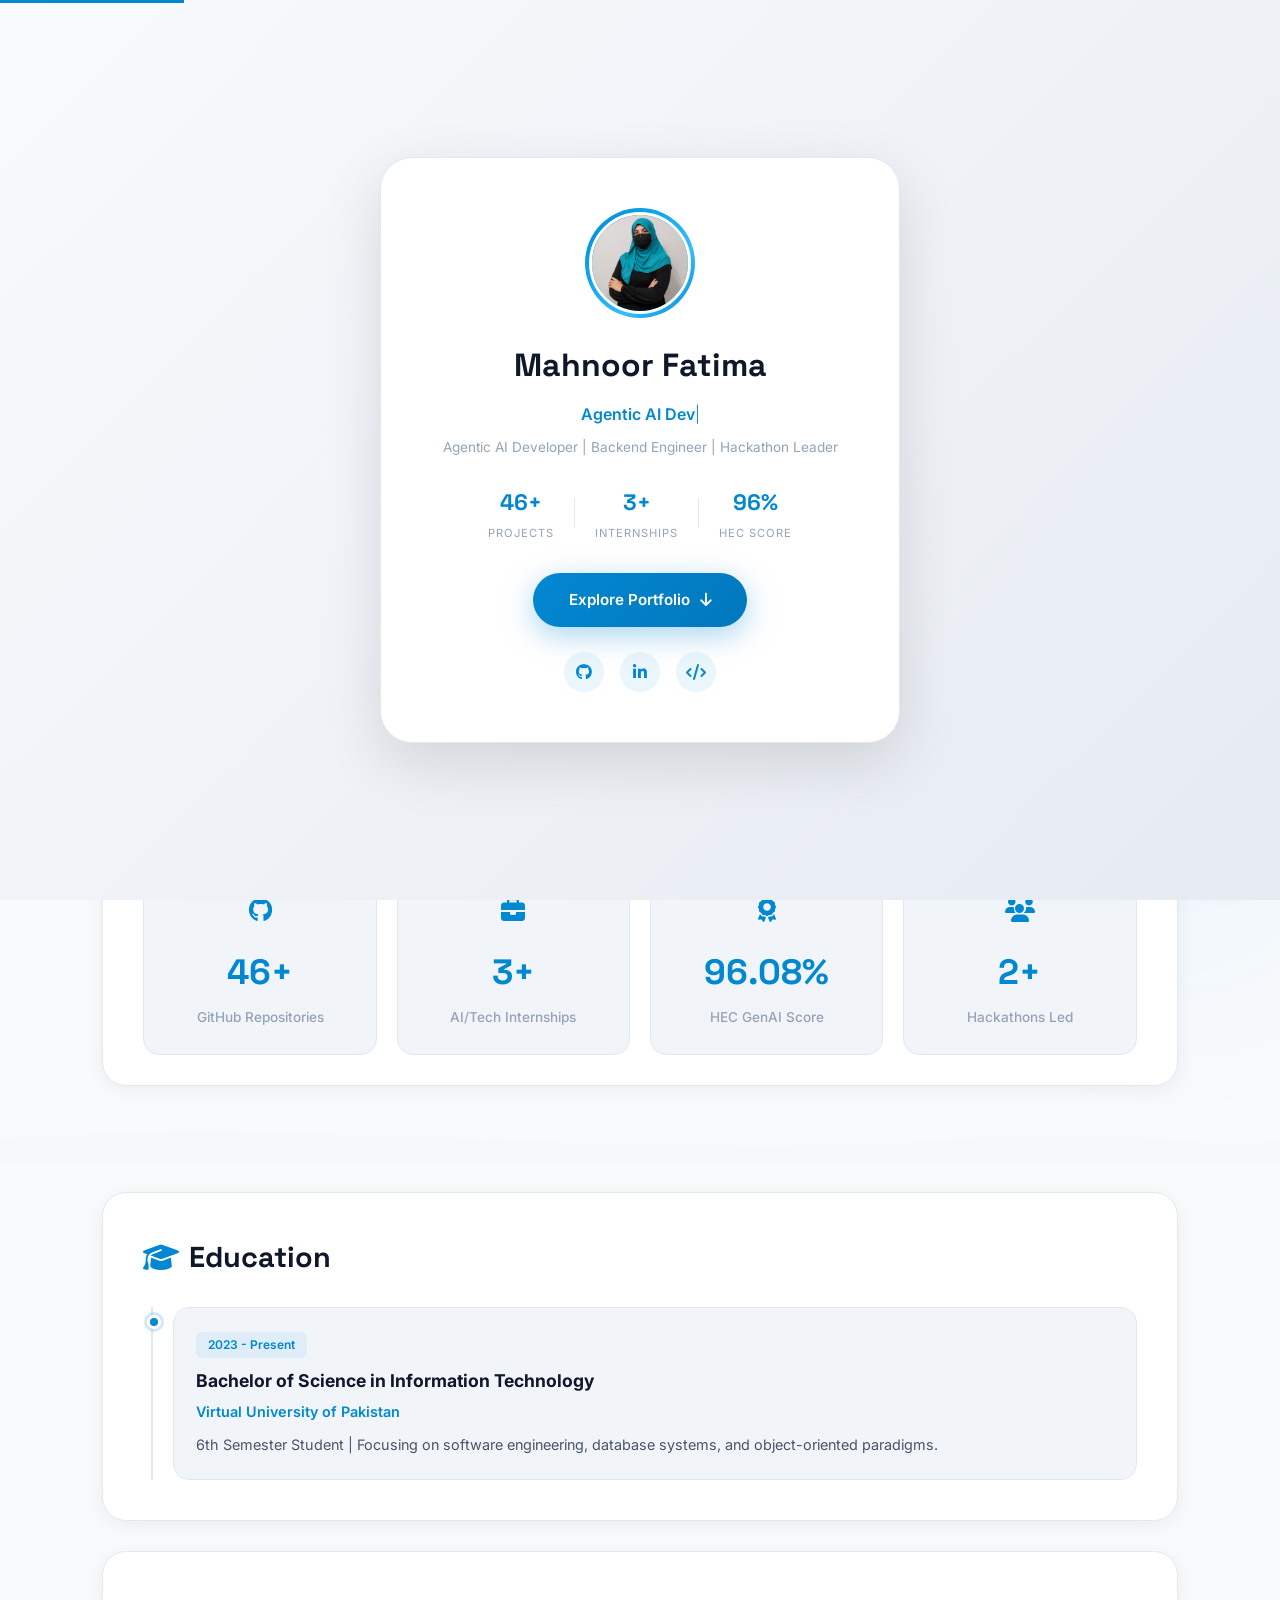
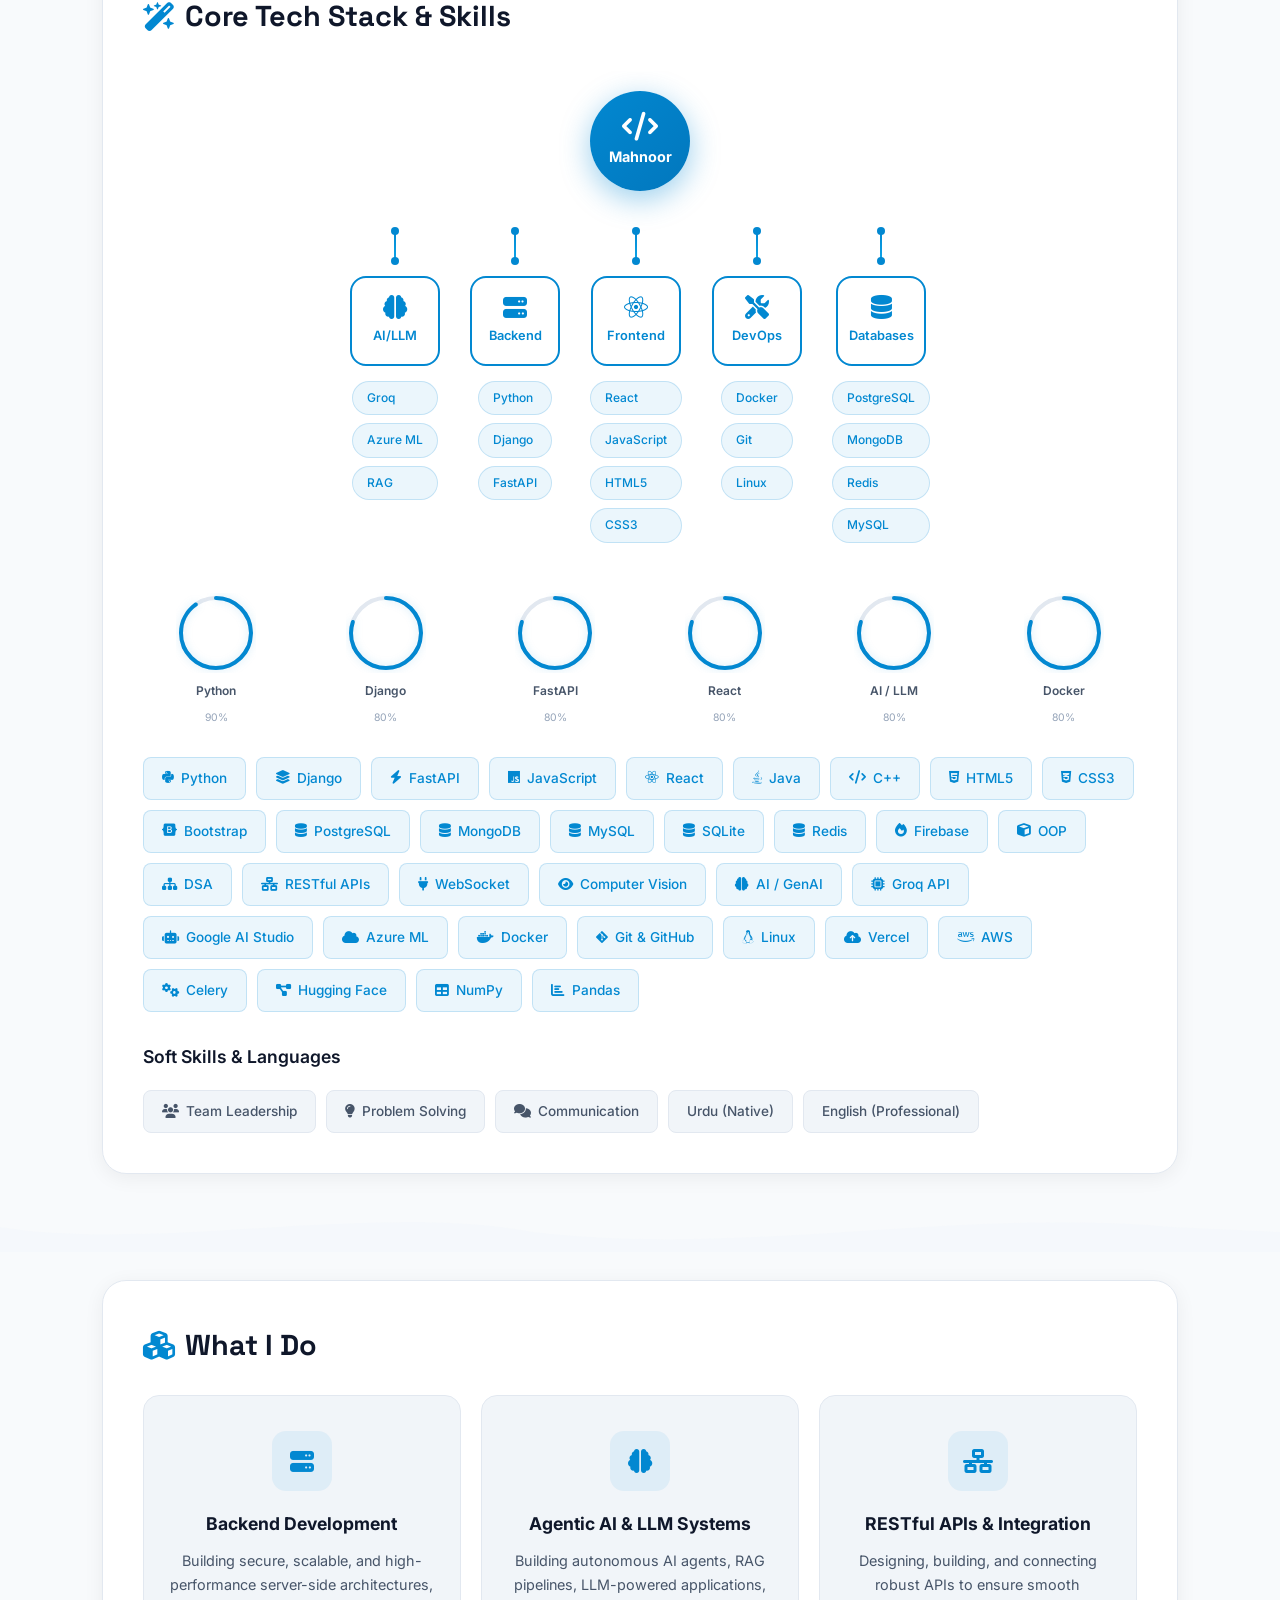
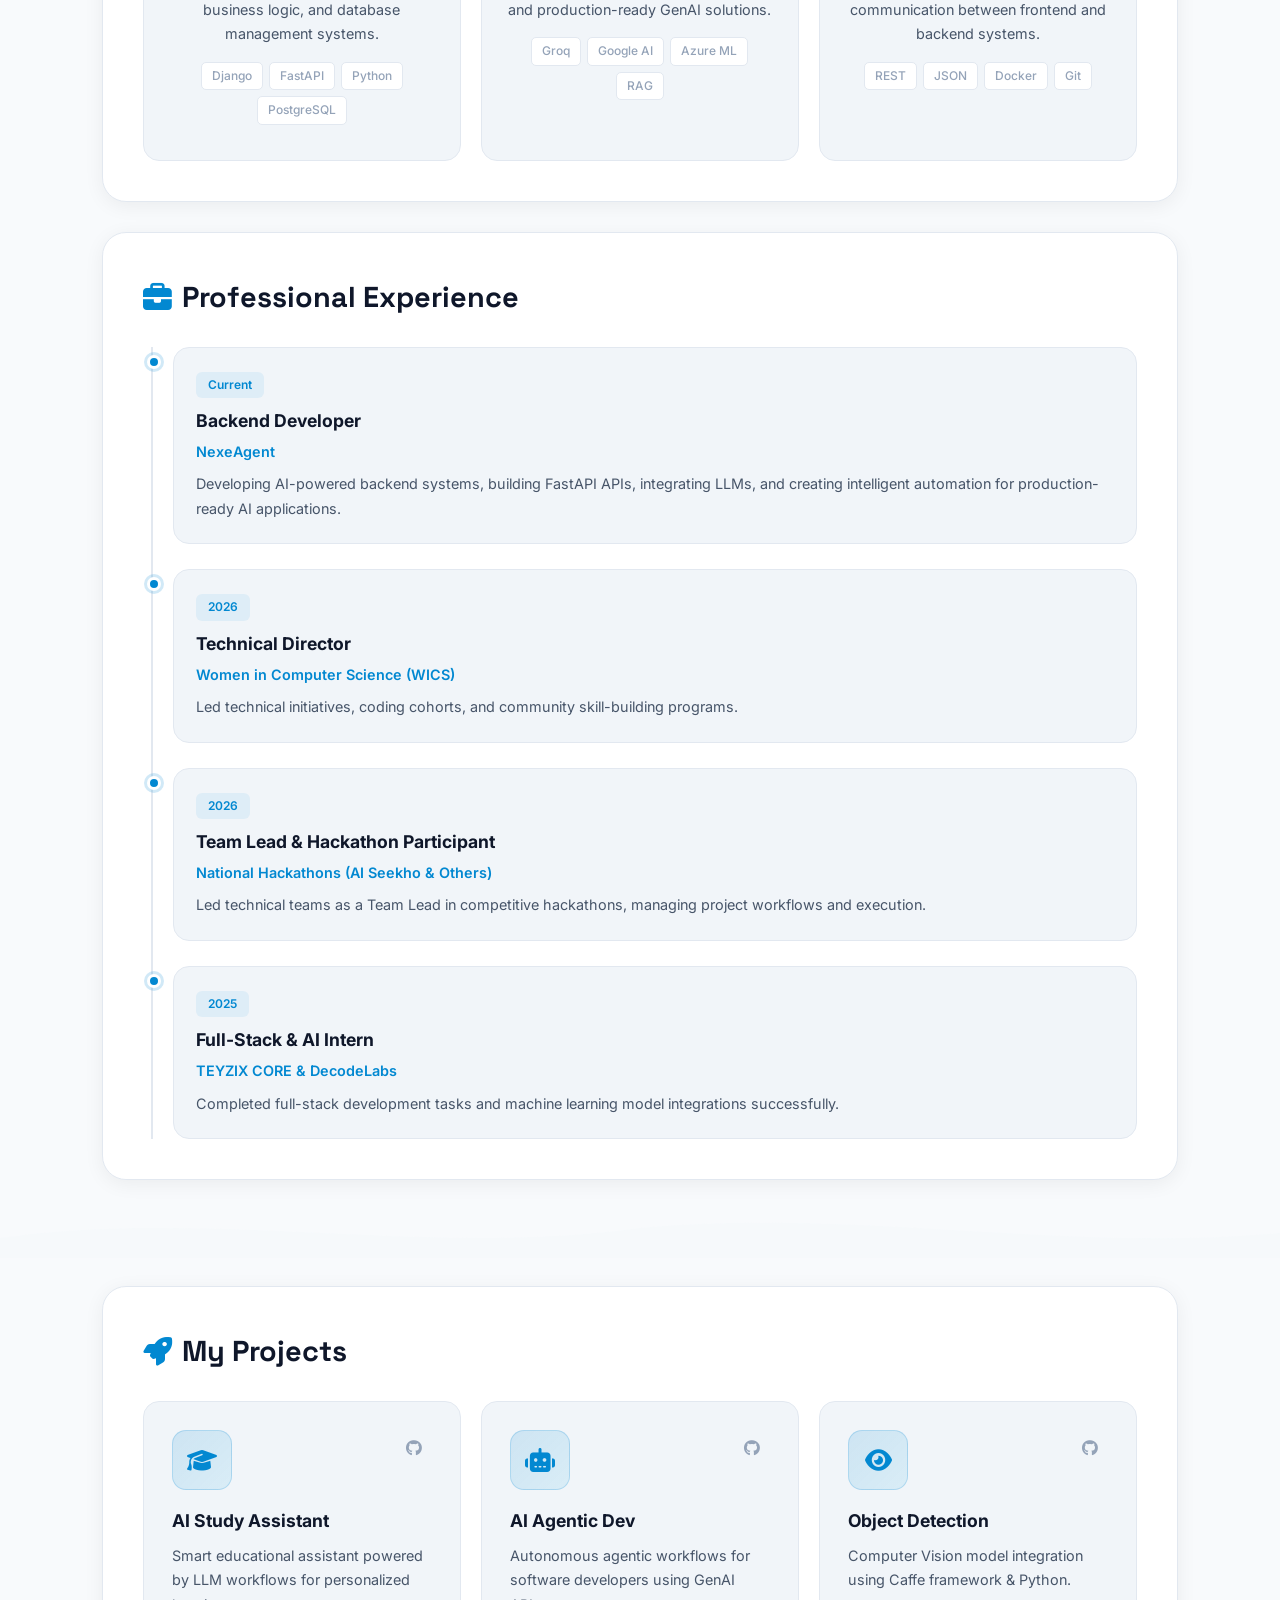
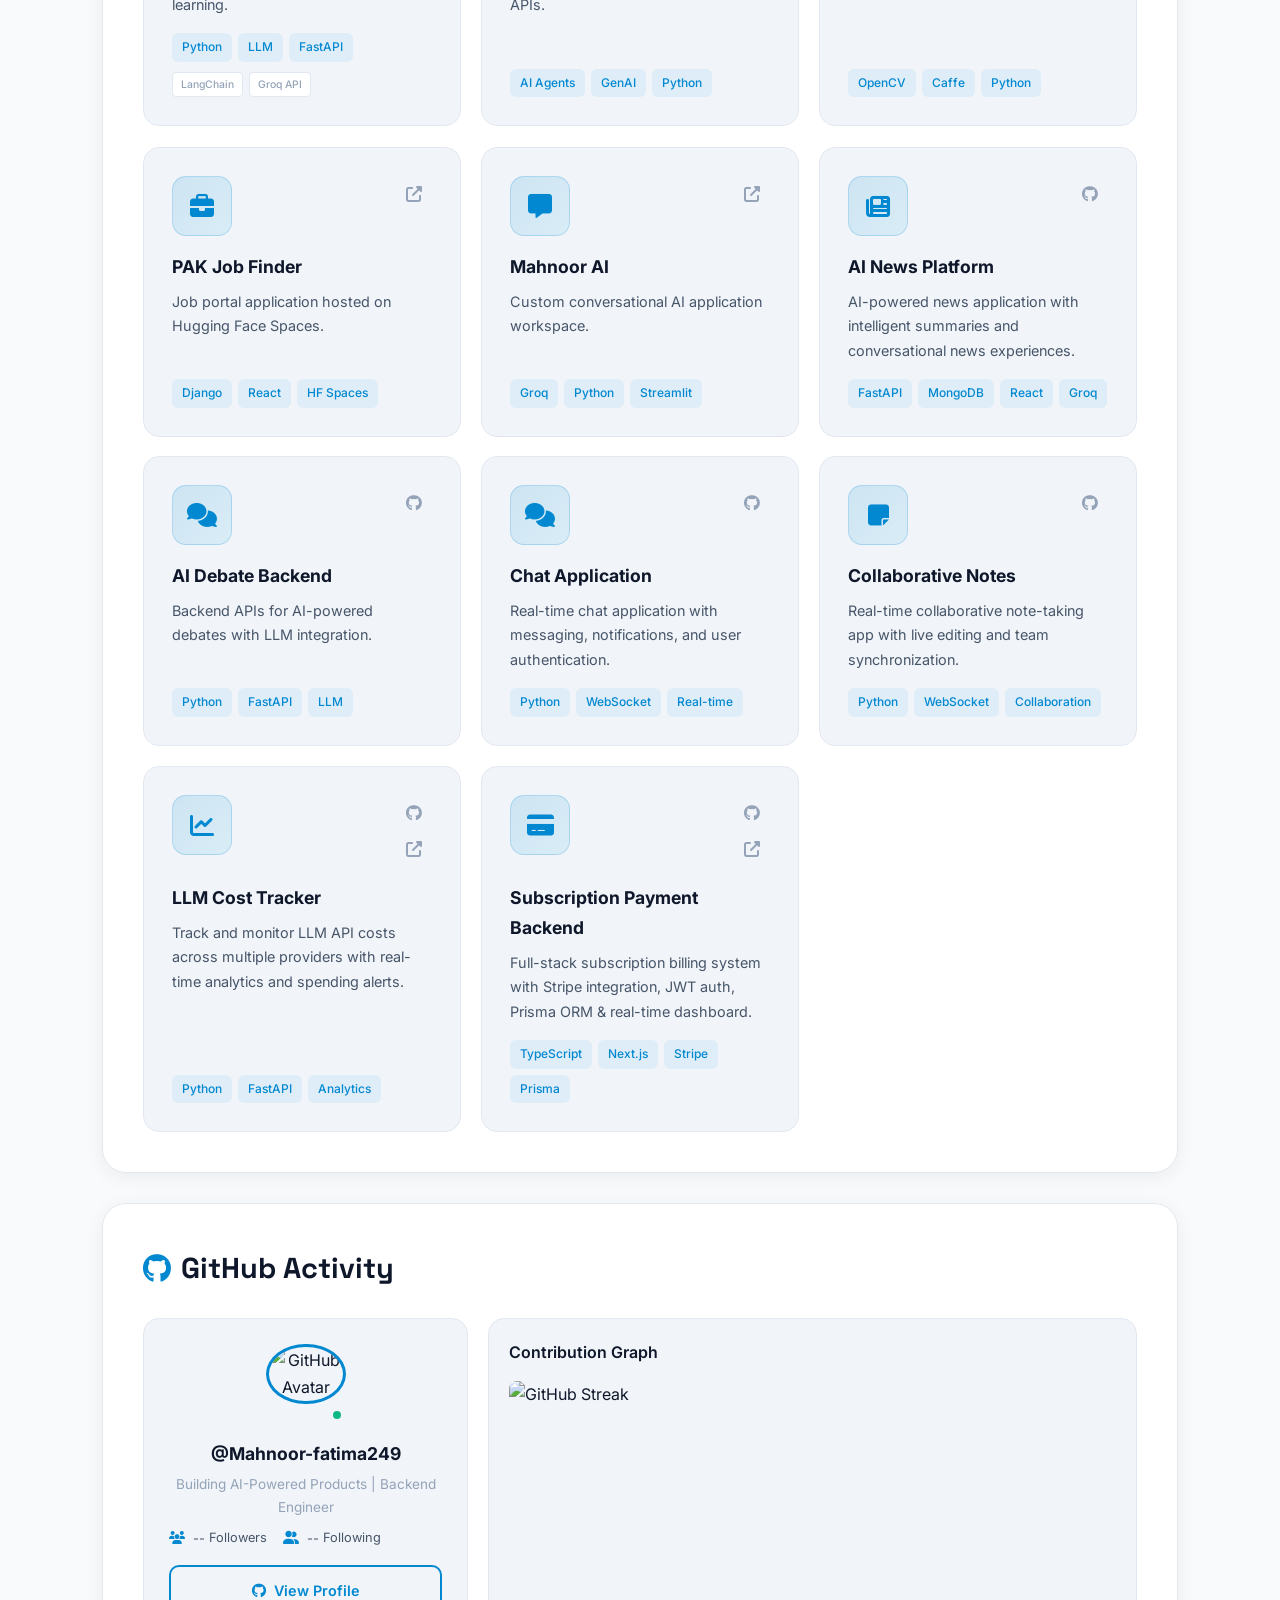
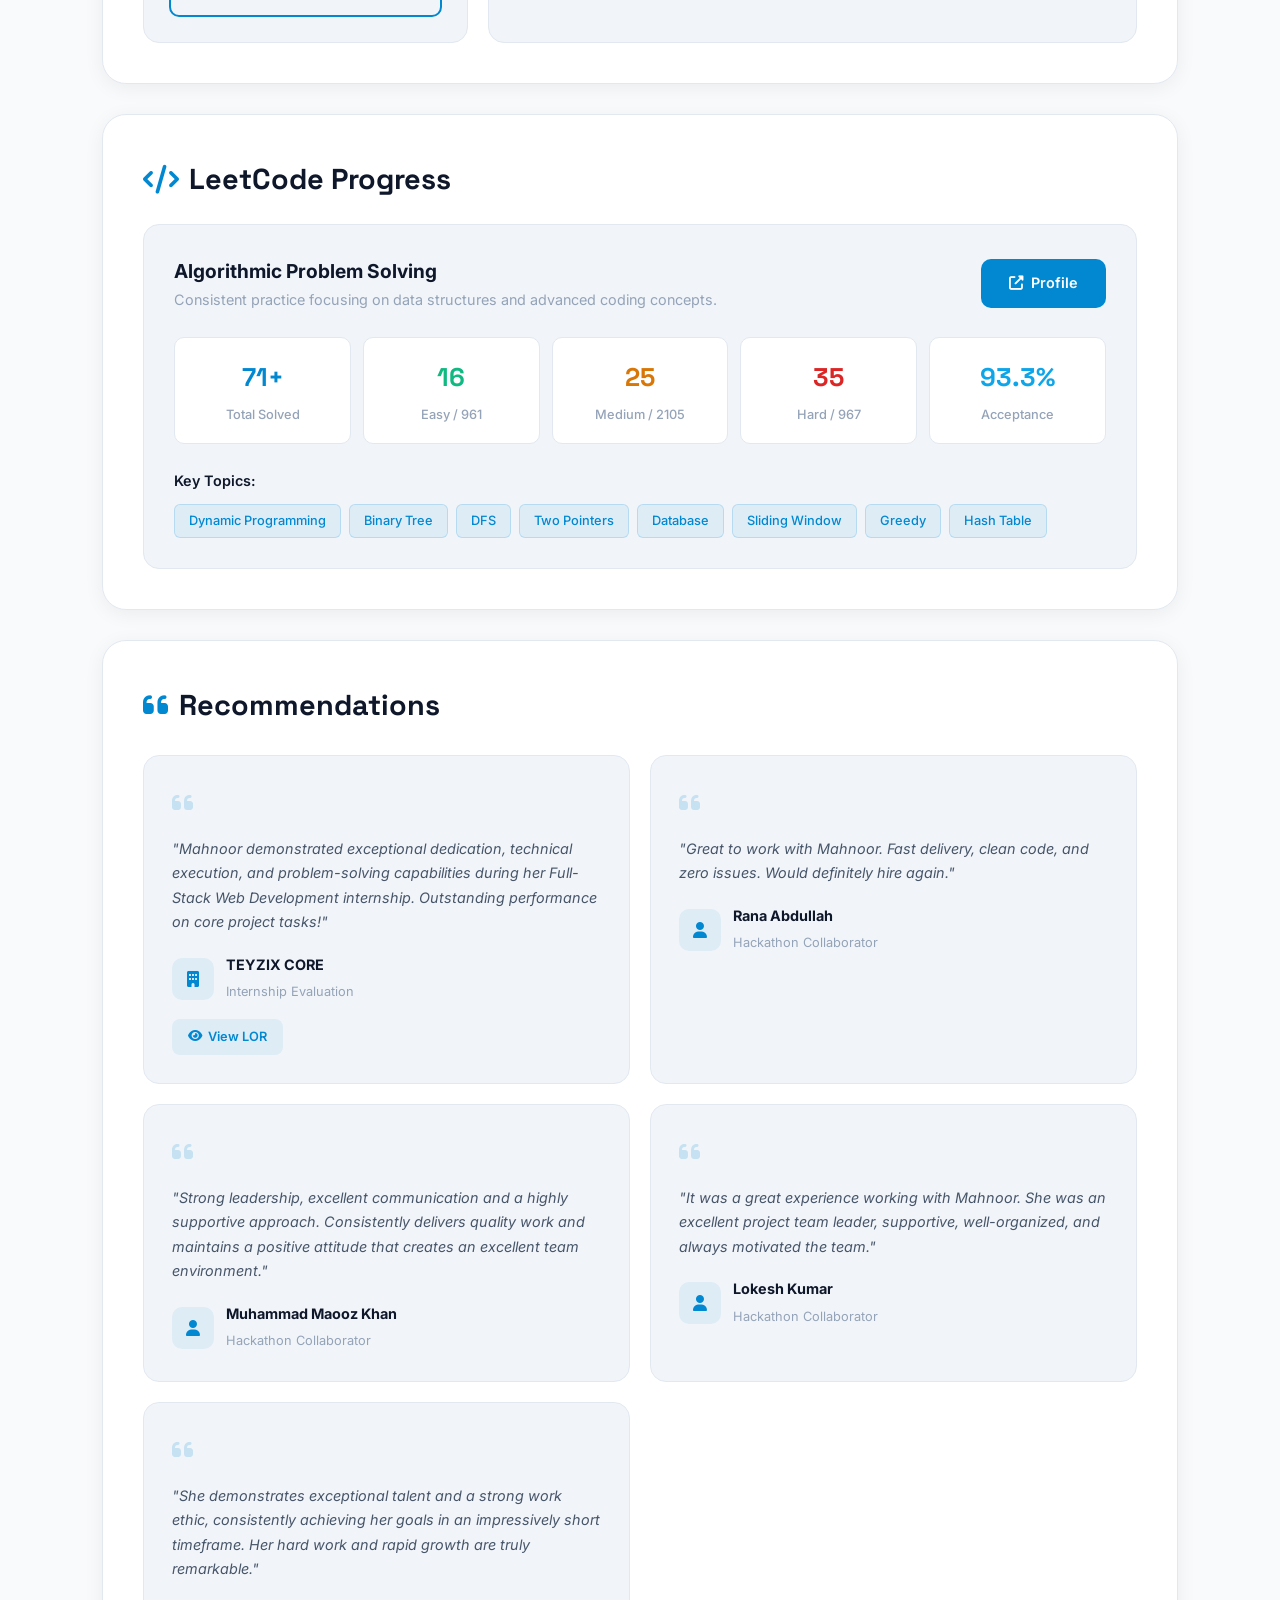
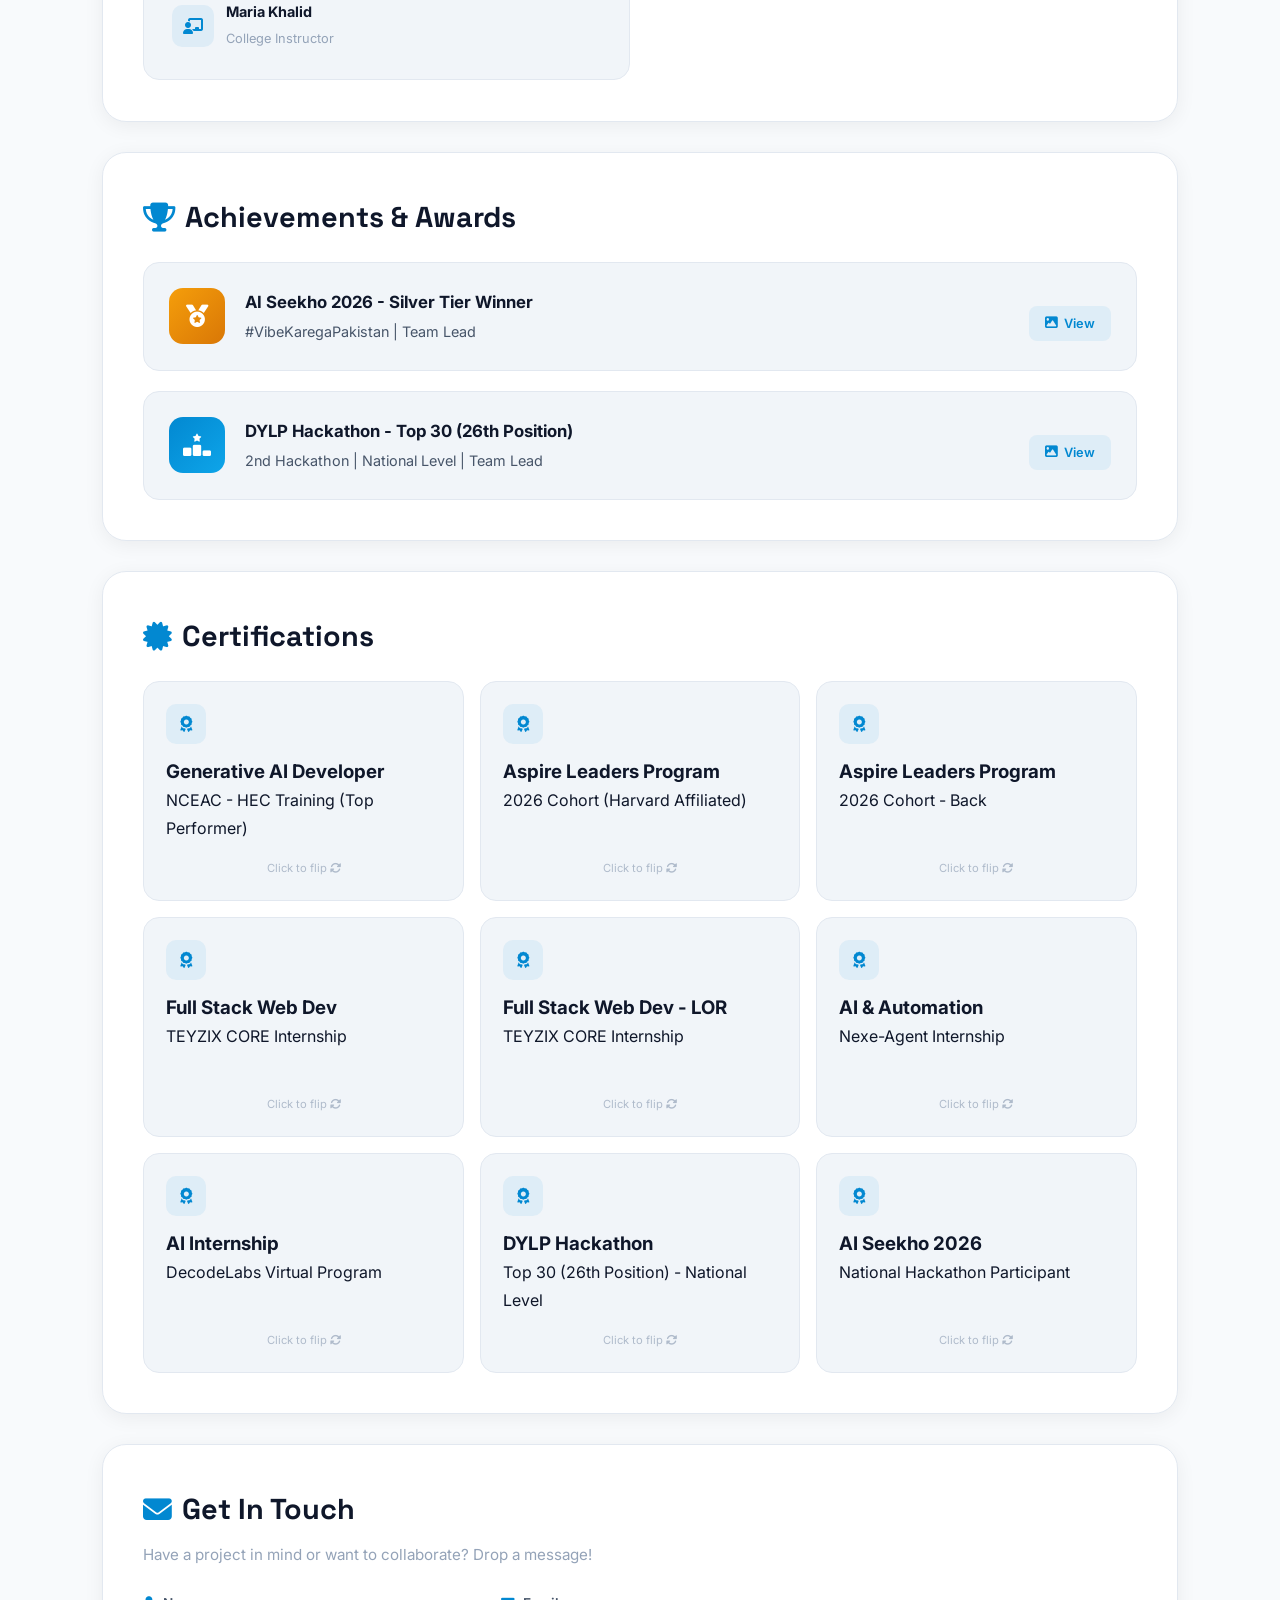
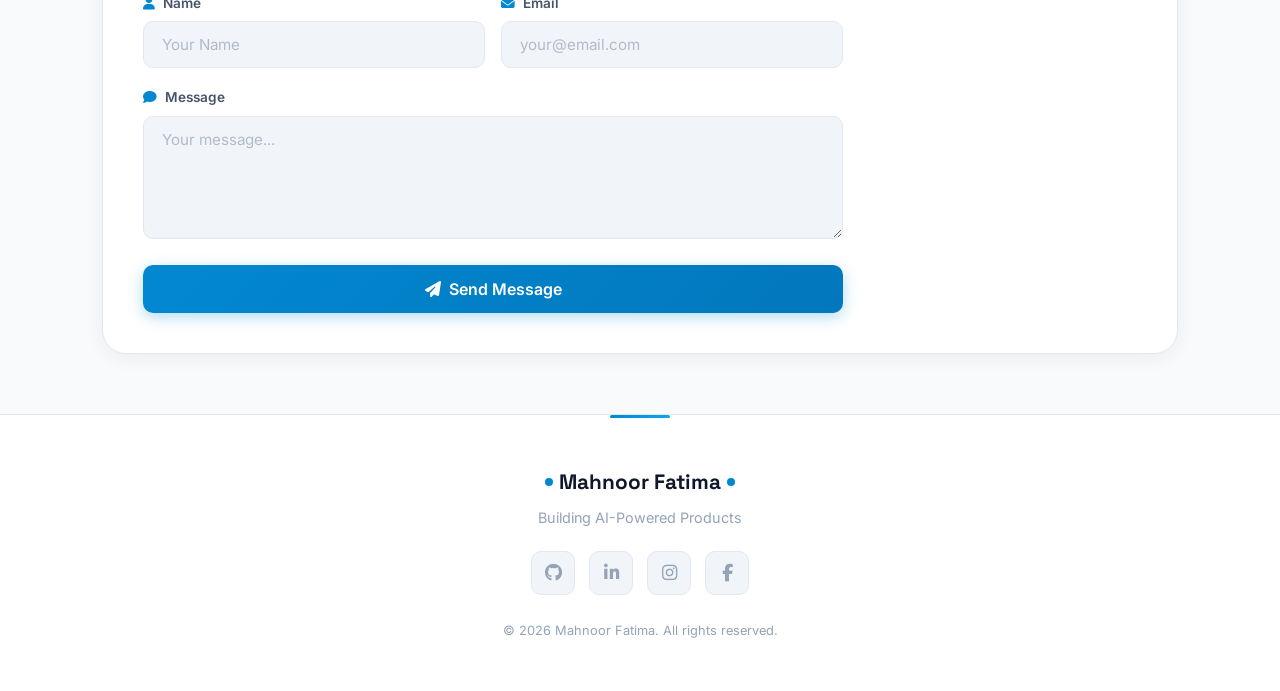
==== commit e1c0dc96: "update count" ====
--- a/index.html
+++ b/index.html
@@ -4,7 +4,7 @@
     <meta charset="UTF-8">
     <meta name="viewport" content="width=device-width, initial-scale=1.0">
     <title>Mahnoor Fatima | AI & Backend Engineer</title>
-    <meta name="description" content="Mahnoor Fatima - Agentic AI Developer, Backend Engineer & Hackathon Leader. Building production-ready AI products at NexeAgent. 43+ repositories on GitHub.">
+    <meta name="description" content="Mahnoor Fatima - Agentic AI Developer, Backend Engineer & Hackathon Leader. Building production-ready AI products at NexeAgent. 46+ repositories on GitHub.">
     <link rel="icon" type="image/svg+xml" href="data:image/svg+xml,%3Csvg xmlns='http://www.w3.org/2000/svg' viewBox='0 0 100 100'%3E%3Cdefs%3E%3ClinearGradient id='g' x1='0%25' y1='0%25' x2='100%25' y2='100%25'%3E%3Cstop offset='0%25' stop-color='%230288d1'/%3E%3Cstop offset='100%25' stop-color='%230277bd'/%3E%3C/linearGradient%3E%3C/defs%3E%3Crect width='100' height='100' rx='22' fill='url(%23g)'/%3E%3Ctext x='50' y='62' text-anchor='middle' font-family='Arial,sans-serif' font-weight='900' font-size='42' fill='white' letter-spacing='-2'%3EMF%3C/text%3E%3C/svg%3E">
     <meta property="og:title" content="Mahnoor Fatima | AI & Backend Engineer">
     <meta property="og:description" content="Agentic AI Developer, Backend Engineer & Hackathon Leader. Building production-ready AI products.">
@@ -77,7 +77,7 @@
             </div>
             <p class="welcome-subtitle">Agentic AI Developer | Backend Engineer | Hackathon Leader</p>
             <div class="welcome-stats-row">
-                <div class="welcome-stat"><span class="welcome-stat-num">43+</span><span class="welcome-stat-label">Projects</span></div>
+                <div class="welcome-stat"><span class="welcome-stat-num">46+</span><span class="welcome-stat-label">Projects</span></div>
                 <div class="welcome-stat-divider"></div>
                 <div class="welcome-stat"><span class="welcome-stat-num">3+</span><span class="welcome-stat-label">Internships</span></div>
                 <div class="welcome-stat-divider"></div>
@@ -125,12 +125,12 @@
         <div class="hero-glow" aria-hidden="true"></div>
         <div class="hero-content">
             <div class="hero-text-box reveal">
-                <span class="hero-badge"><i class="fas fa-code-branch"></i> 43+ Projects</span>
+                <span class="hero-badge"><i class="fas fa-code-branch"></i> 46+ Projects</span>
                 <h1 class="hero-title">Hi, I'm <span class="gradient-text">Mahnoor Fatima</span></h1>
                 <p class="tagline">Agentic AI & Backend Engineer</p>
                 <p class="hero-desc">I build production-ready AI systems and scalable backends. Currently building AI-powered products at <strong>NexeAgent</strong>. BSIT student at VU Pakistan. HEC GenAI Top Performer (96.08%). Former Technical Director at <strong>WICS</strong>.</p>
                 <div class="hero-highlights">
-                    <div class="highlight-chip"><i class="fas fa-code-branch"></i> 43+ Projects</div>
+                    <div class="highlight-chip"><i class="fas fa-code-branch"></i> 46+ Projects</div>
                     <div class="highlight-chip"><i class="fas fa-robot"></i> AI/LLM Engineer</div>
                     <div class="highlight-chip"><i class="fas fa-trophy"></i> Hackathon Team Lead</div>
                     <div class="highlight-chip"><i class="fas fa-star"></i> HEC Top Performer</div>
@@ -161,7 +161,7 @@
         <div class="stats-grid">
             <div class="stat-box">
                 <div class="stat-icon"><i class="fab fa-github"></i></div>
-                <h3 class="counter" data-target="43" data-suffix="+">0</h3>
+                <h3 class="counter" data-target="46" data-suffix="+">0</h3>
                 <p>GitHub Repositories</p>
             </div>
             <div class="stat-box">
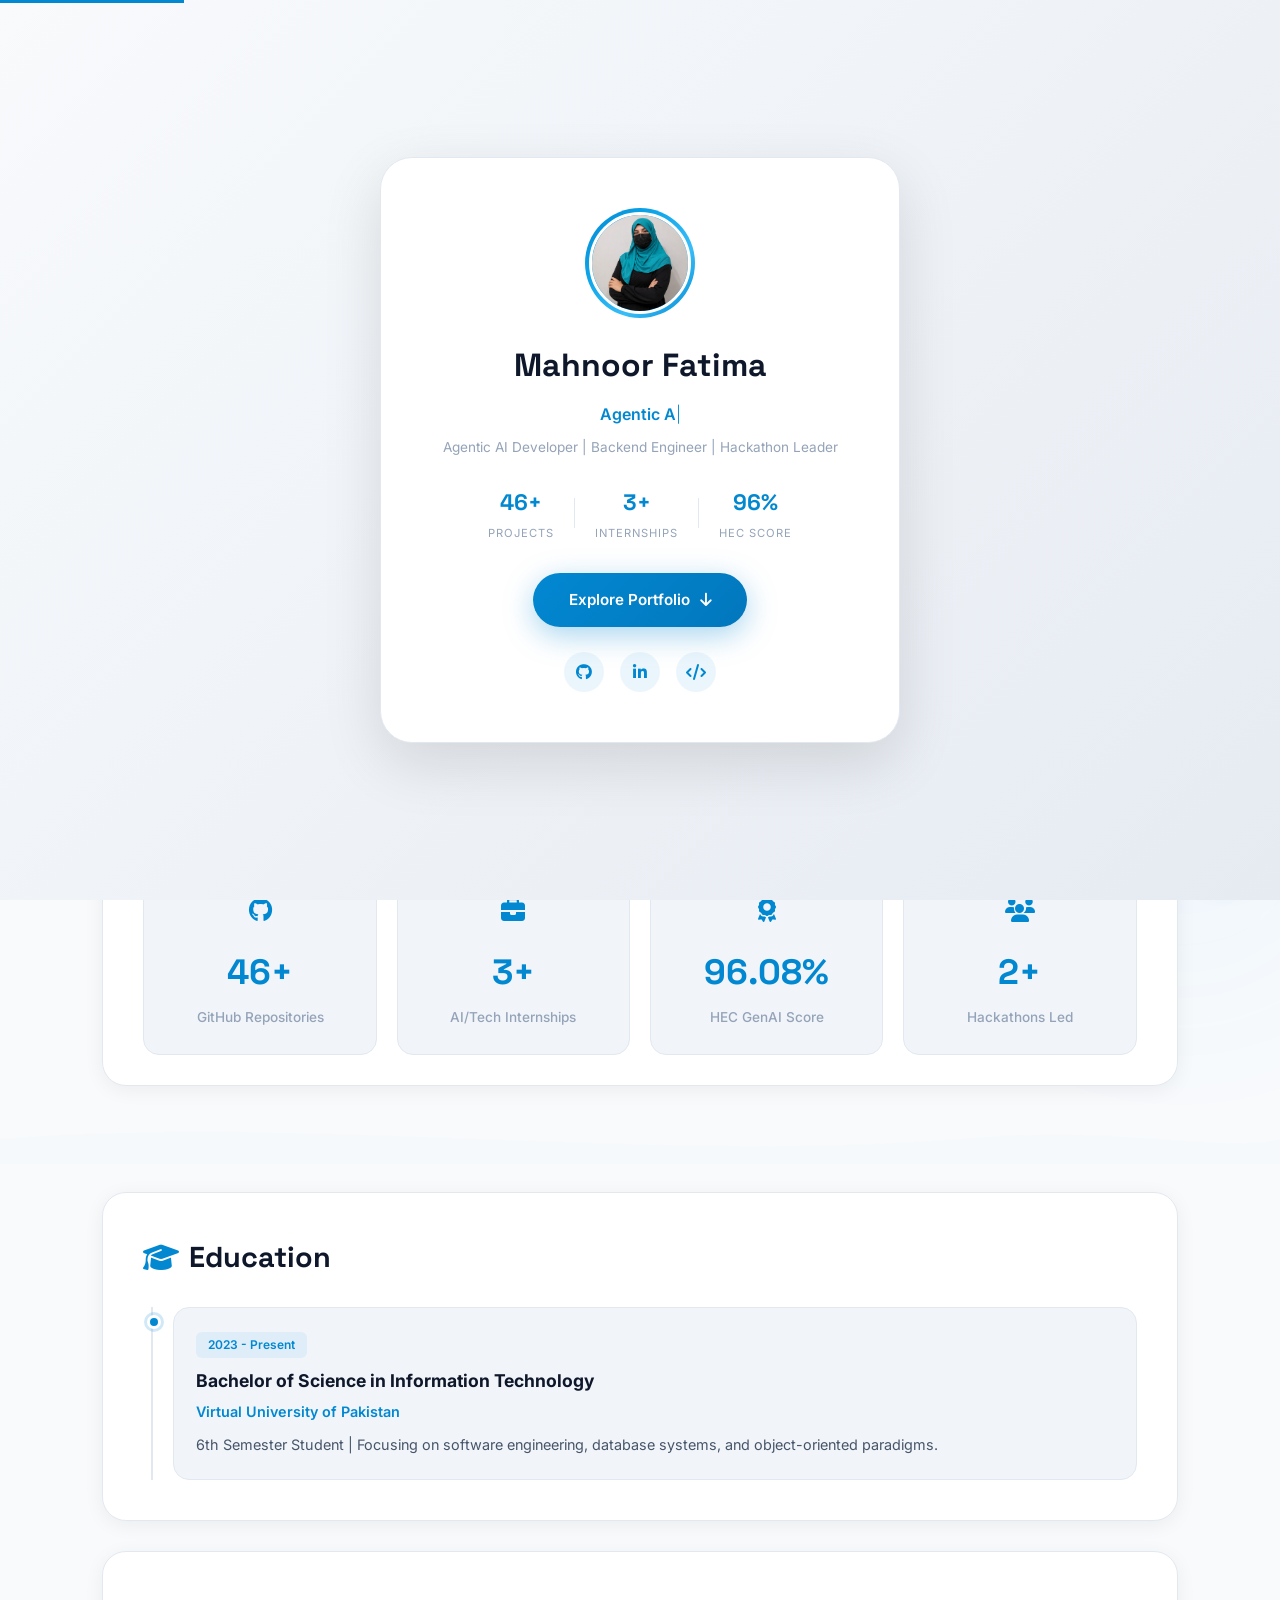
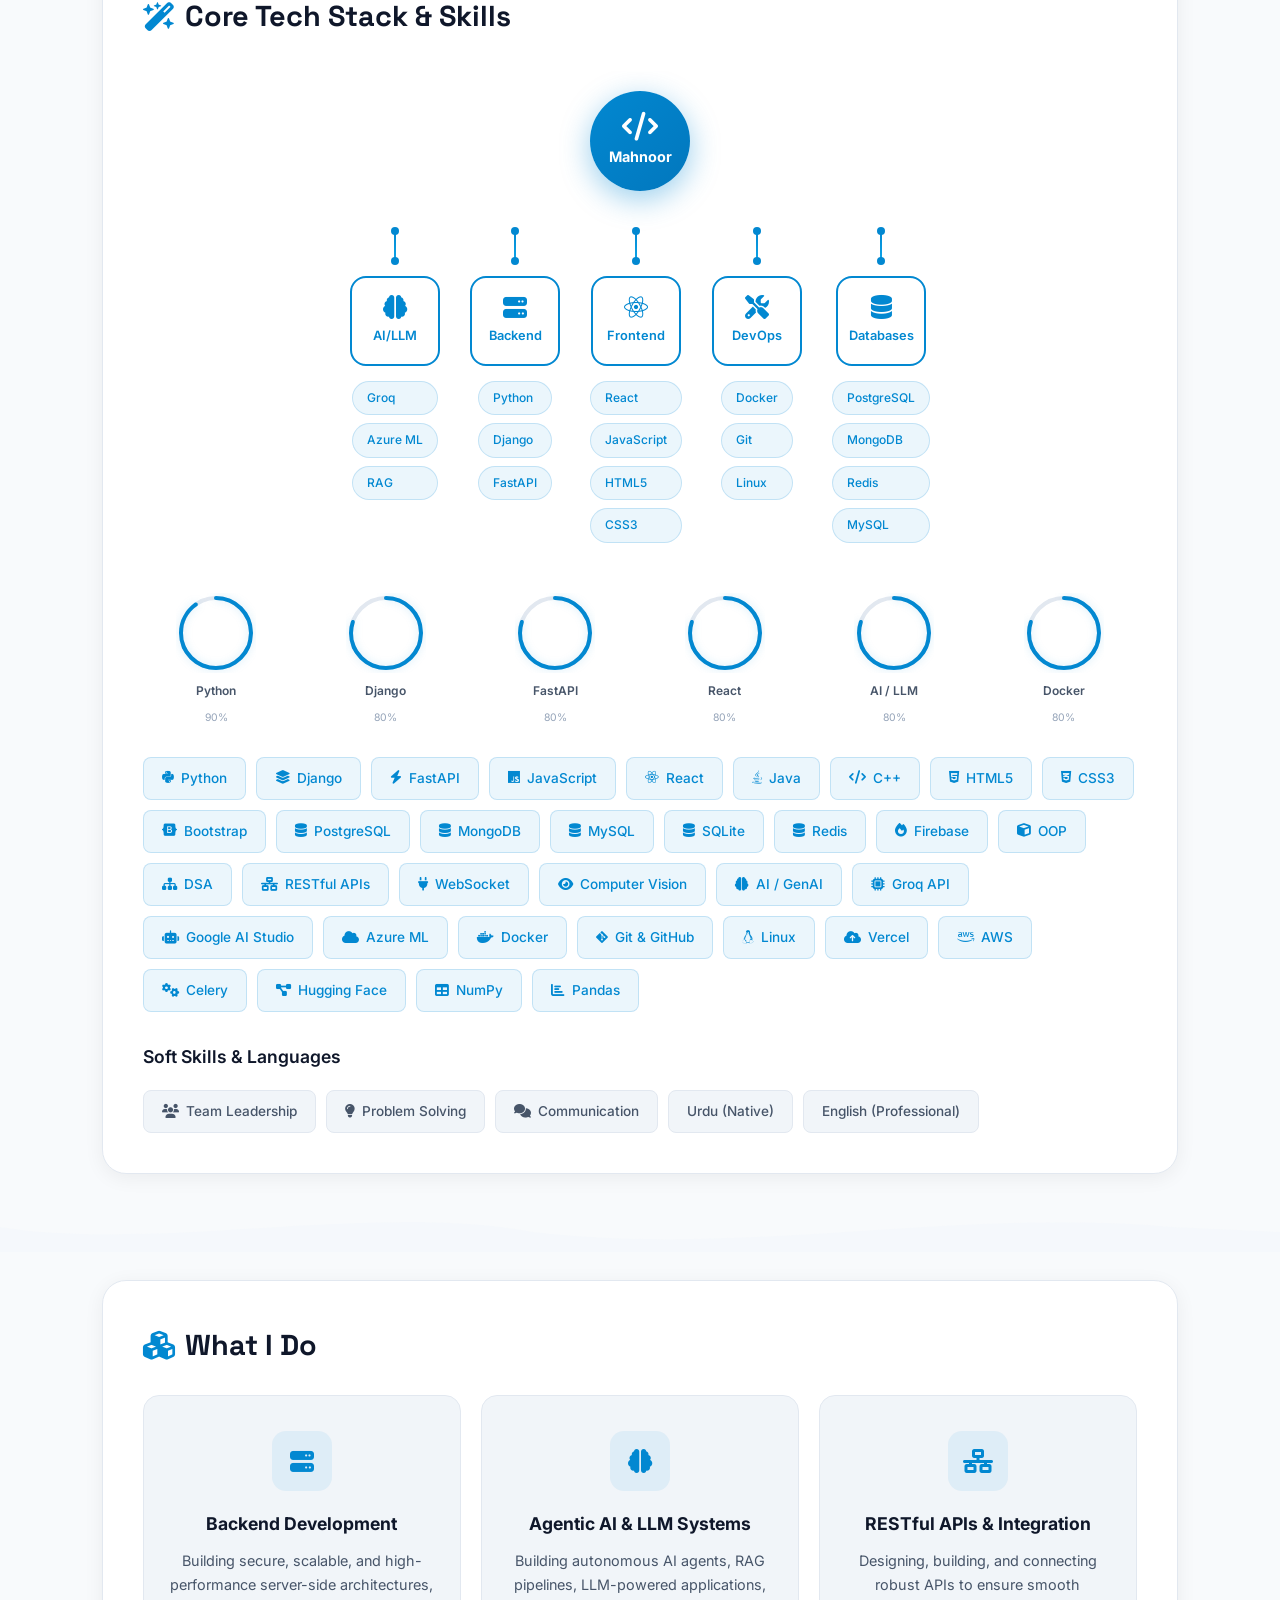
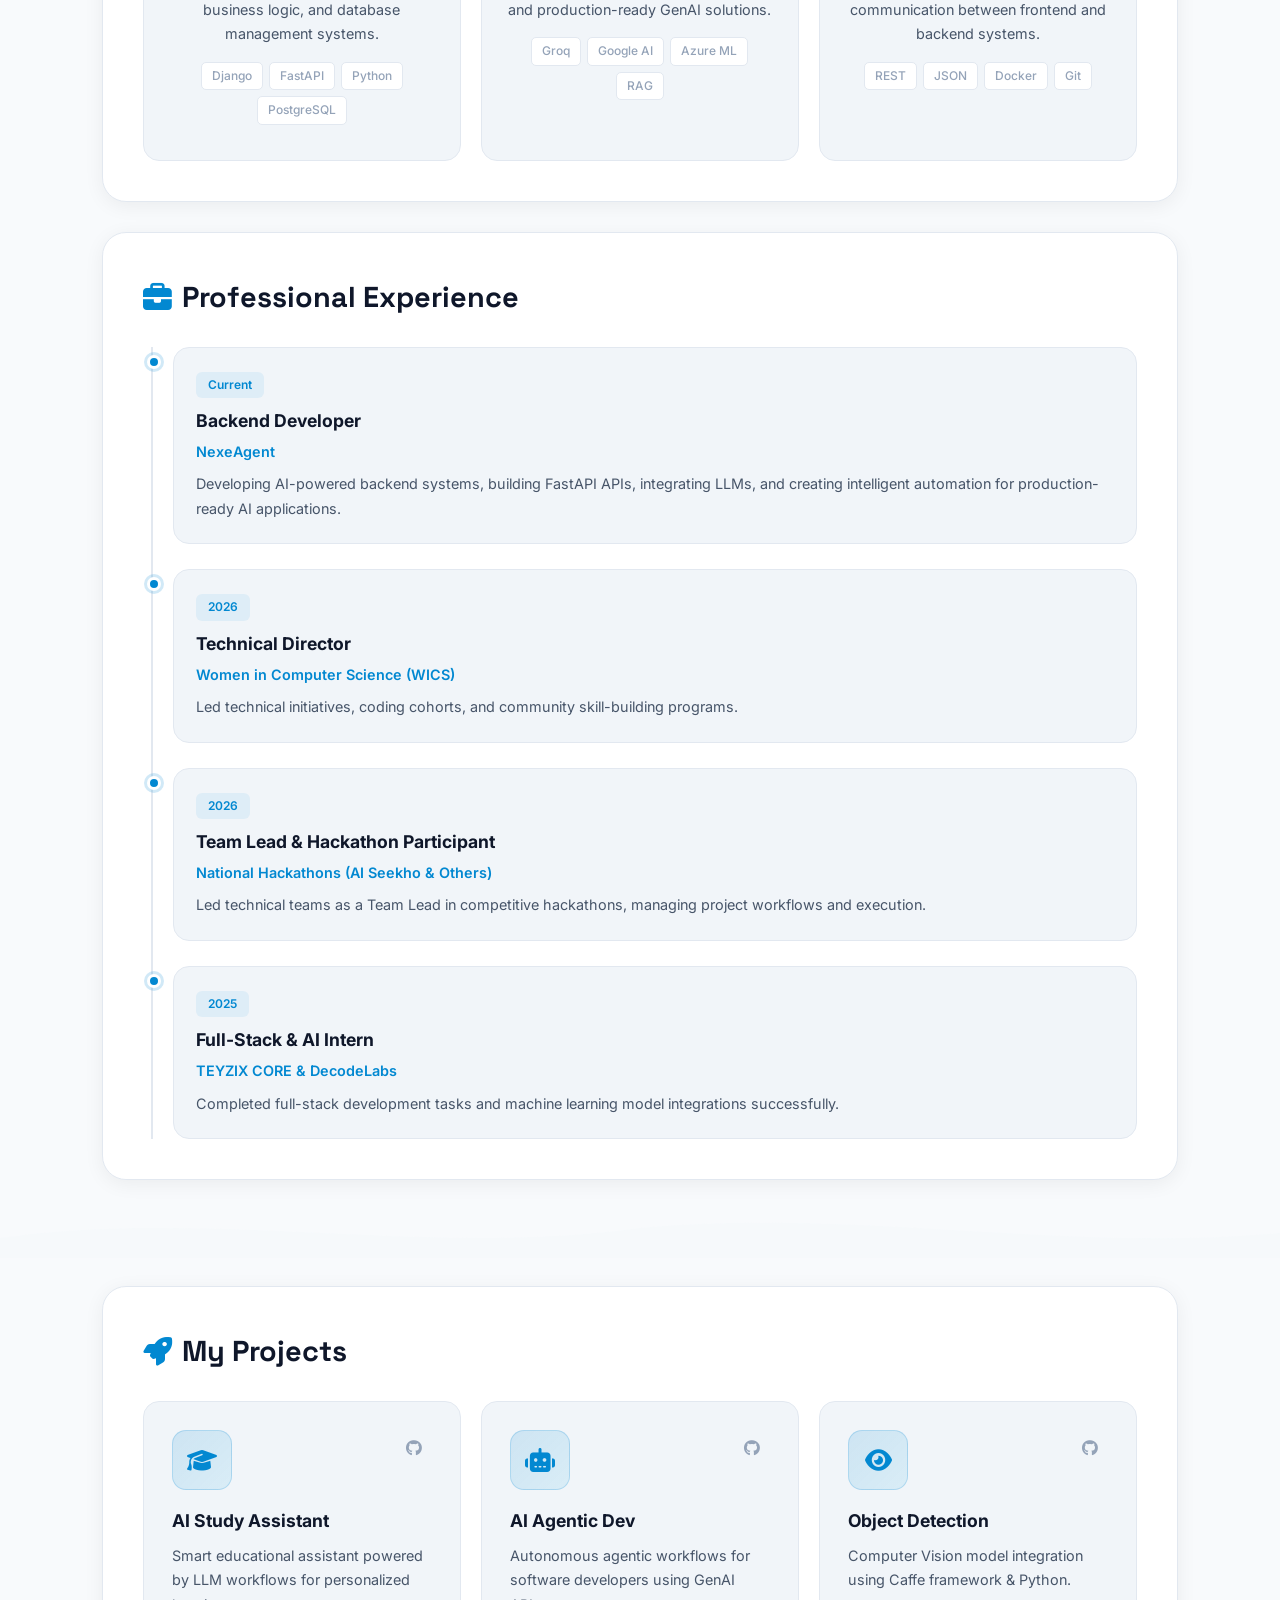
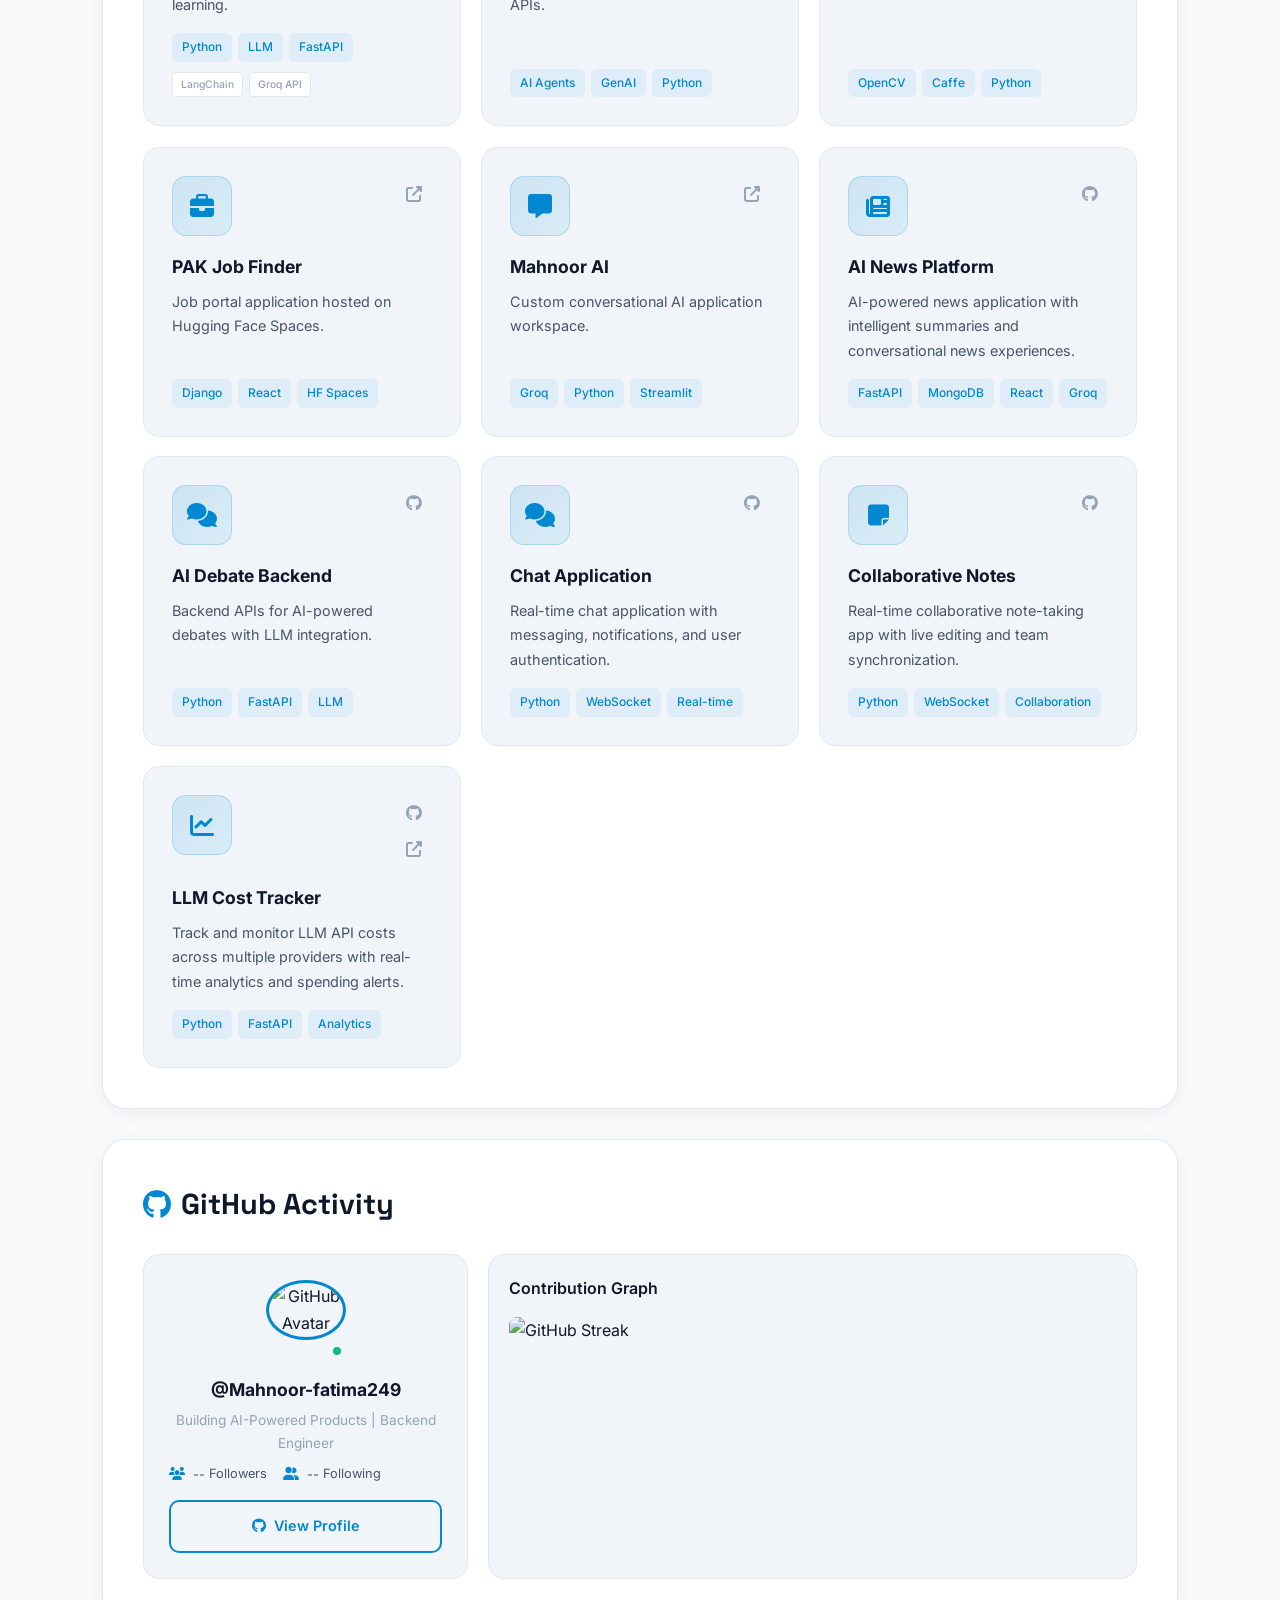
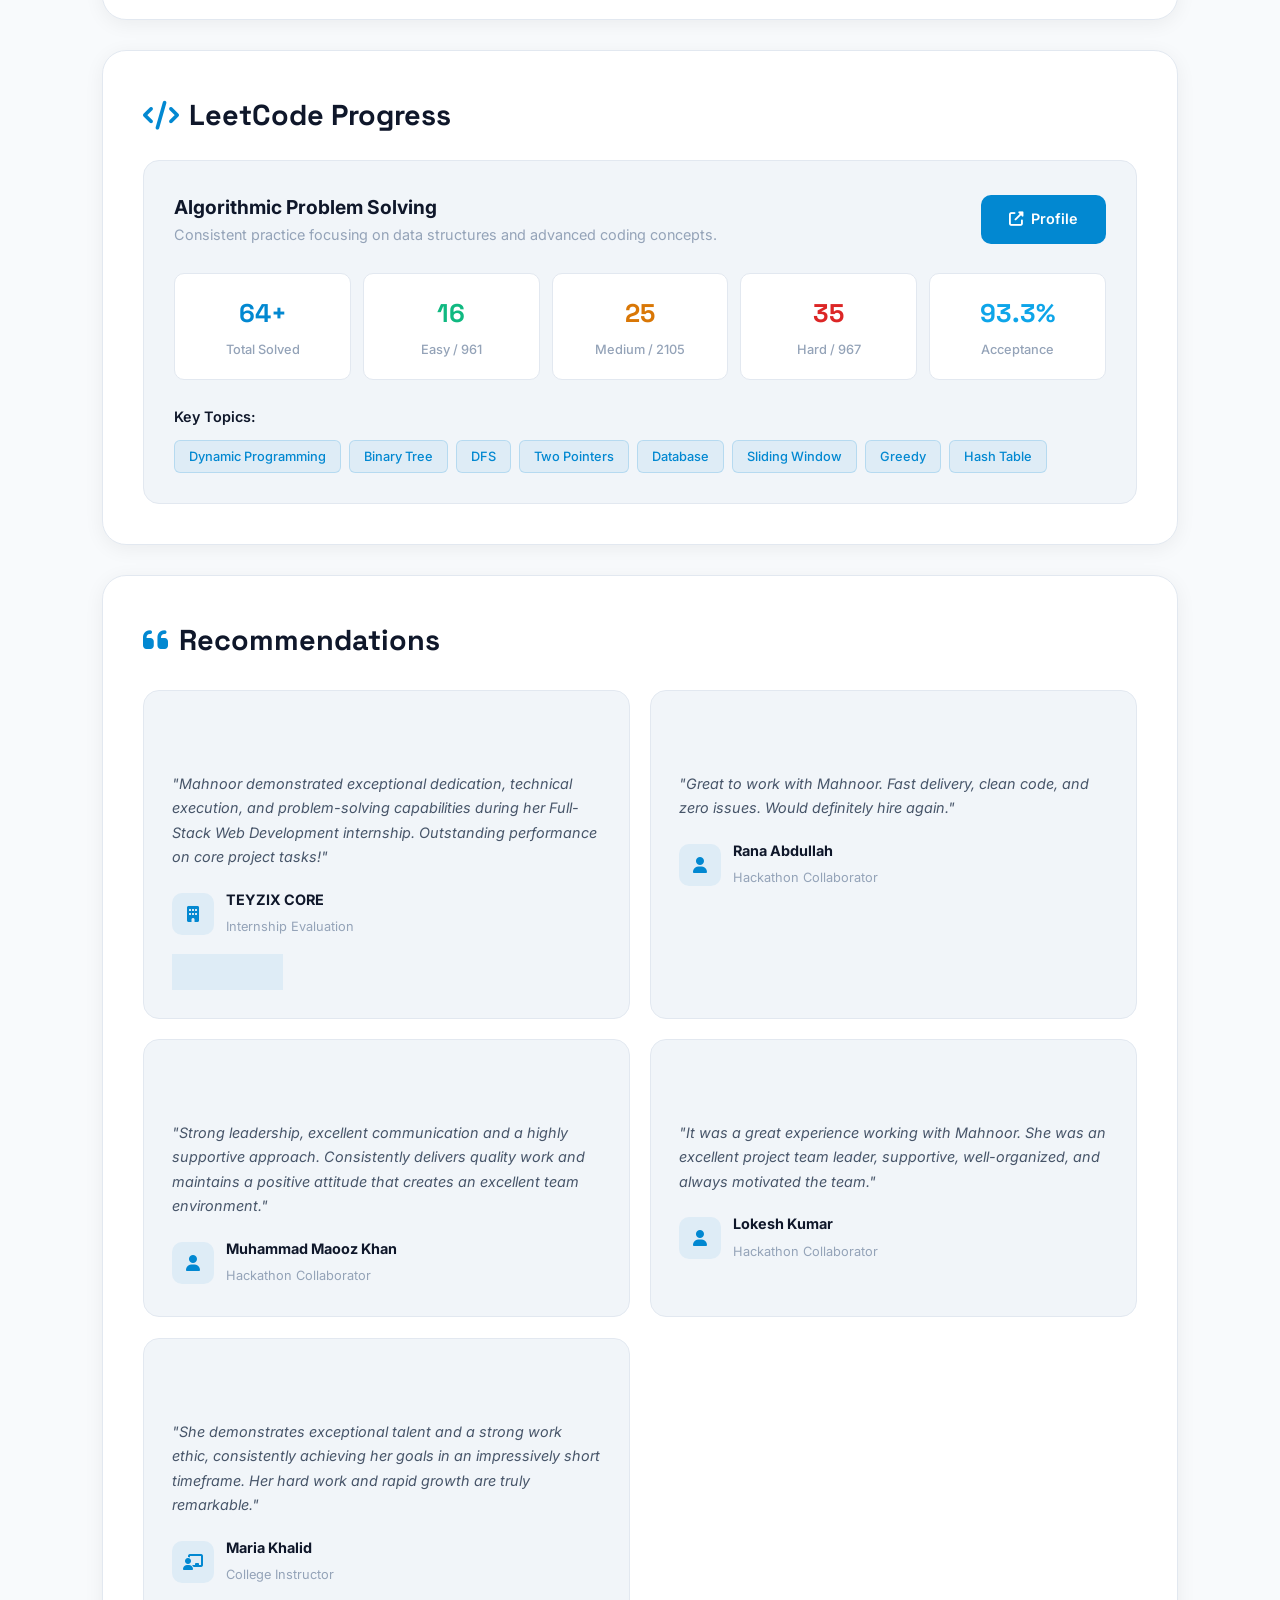
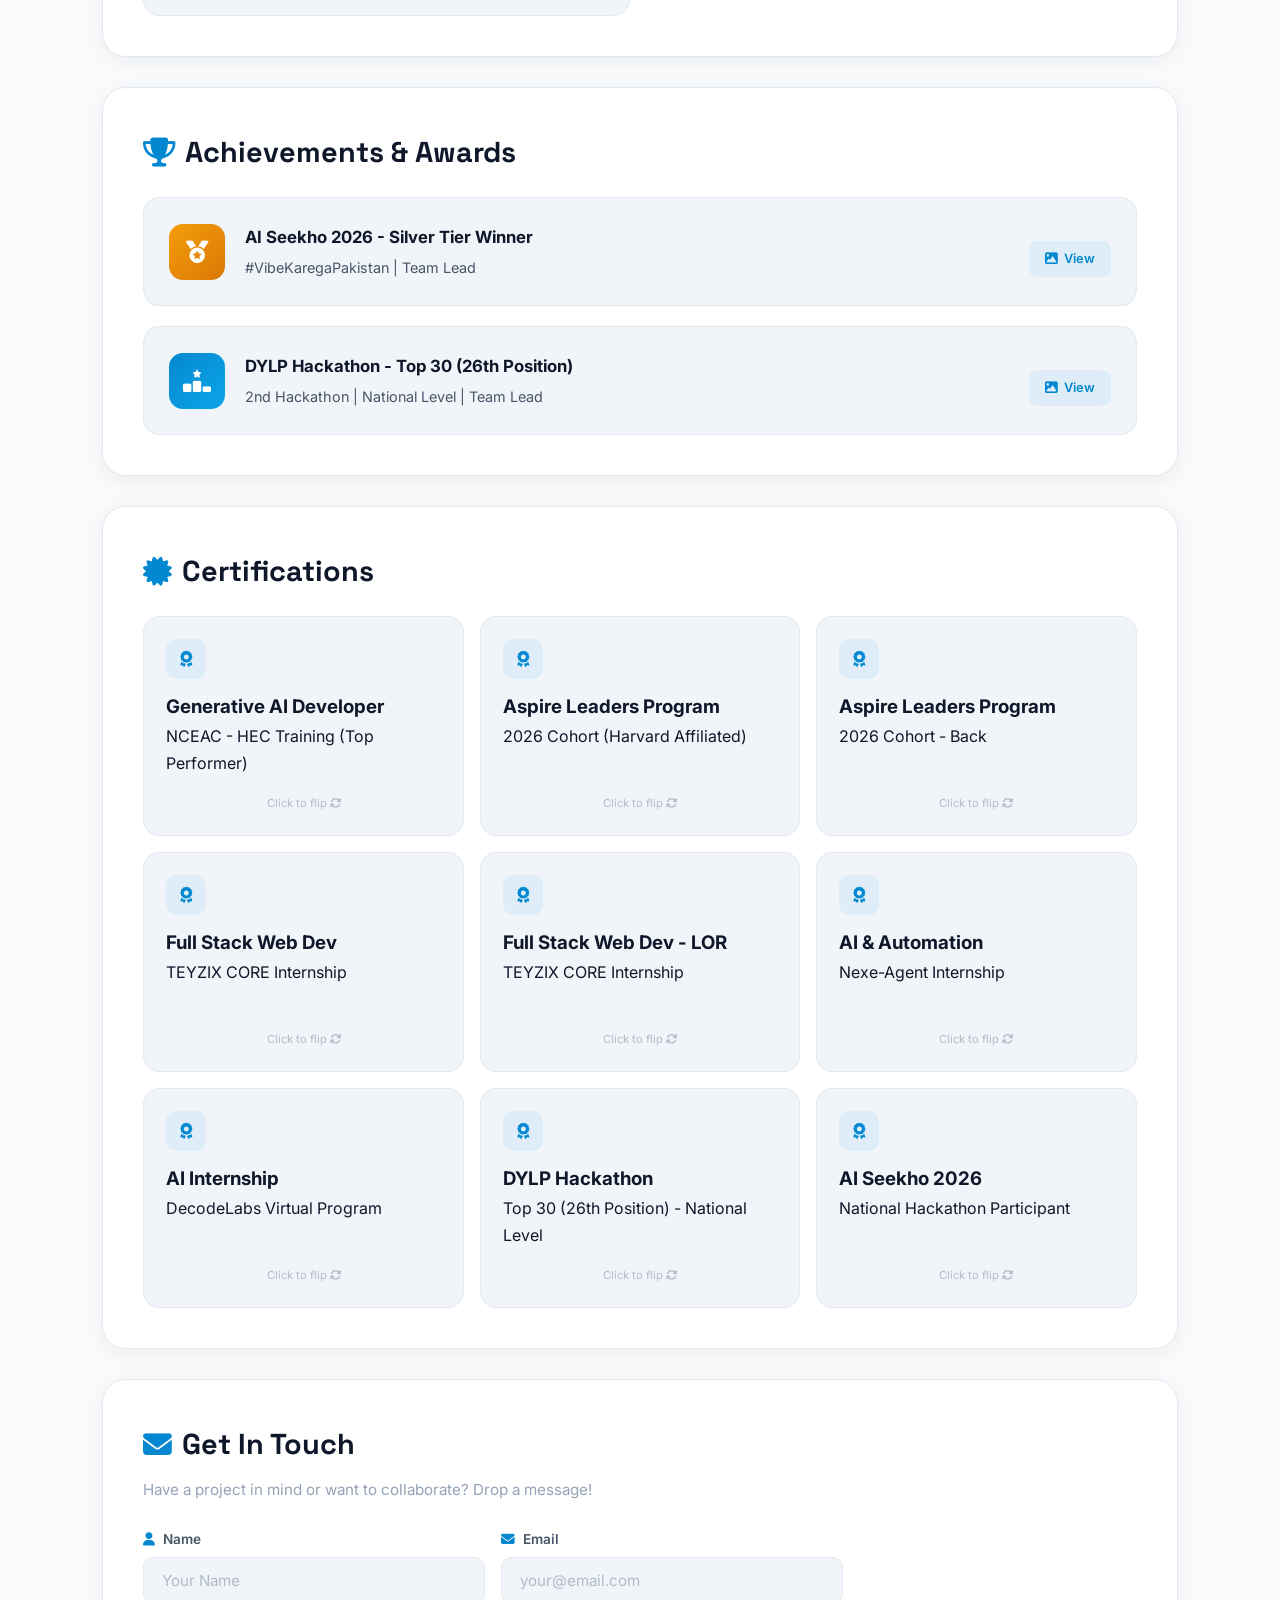
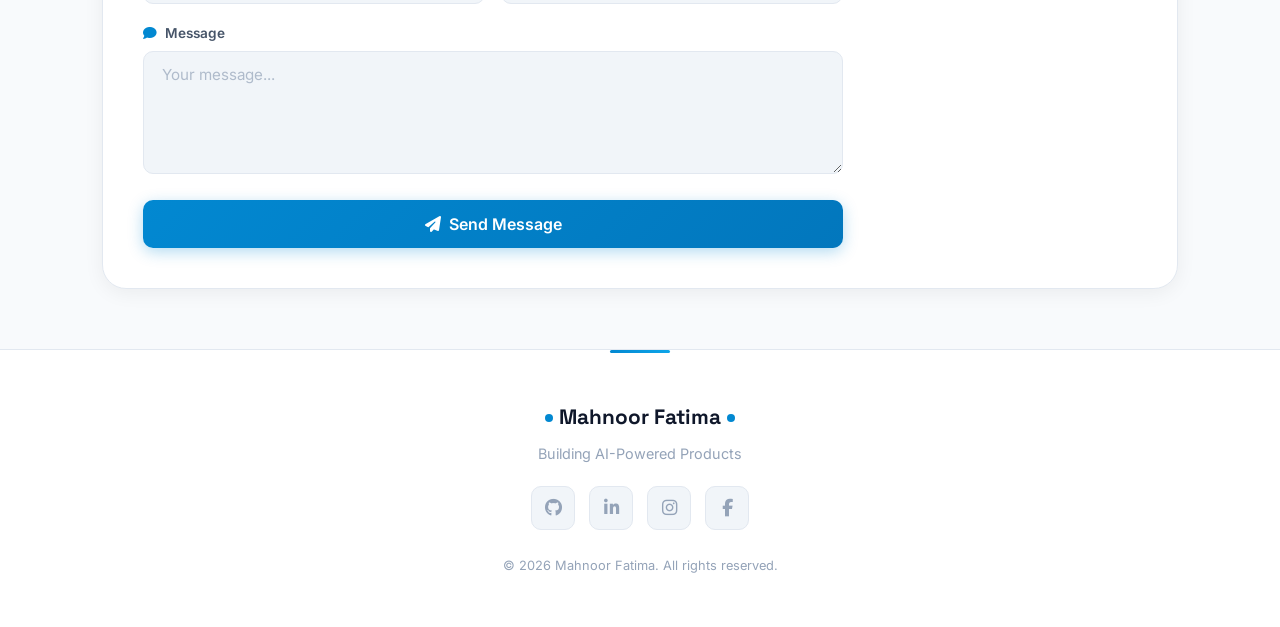
==== commit eb79da86: "fix: update portfolio - remove subscription card from projects, add to README, update repo count to " ====
--- a/index.html
+++ b/index.html
@@ -612,24 +612,7 @@
                     <span>Python</span><span>FastAPI</span><span>Analytics</span>
                 </div>
             </div>
-            <div class="project-card tilt-card glass-hover neon-glow">
-                <div class="project-card-header">
-                    <div class="project-image">
-                        <div class="project-placeholder-img">
-                            <i class="fas fa-credit-card"></i>
-                        </div>
-                    </div>
-                    <div class="project-links">
-                        <a href="https://github.com/Mahnoor-fatima249/Subscription-Payment-Backend" target="_blank"><i class="fab fa-github"></i></a>
-                        <a href="https://frontend-brown-nine-45.vercel.app/" target="_blank"><i class="fas fa-external-link-alt"></i></a>
-                    </div>
-                </div>
-                <h3>Subscription Payment Backend</h3>
-                <p>Full-stack subscription billing system with Stripe integration, JWT auth, Prisma ORM & real-time dashboard.</p>
-                <div class="project-tags">
-                    <span>TypeScript</span><span>Next.js</span><span>Stripe</span><span>Prisma</span>
-                </div>
-            </div>
+
         </div>
     </section>
 
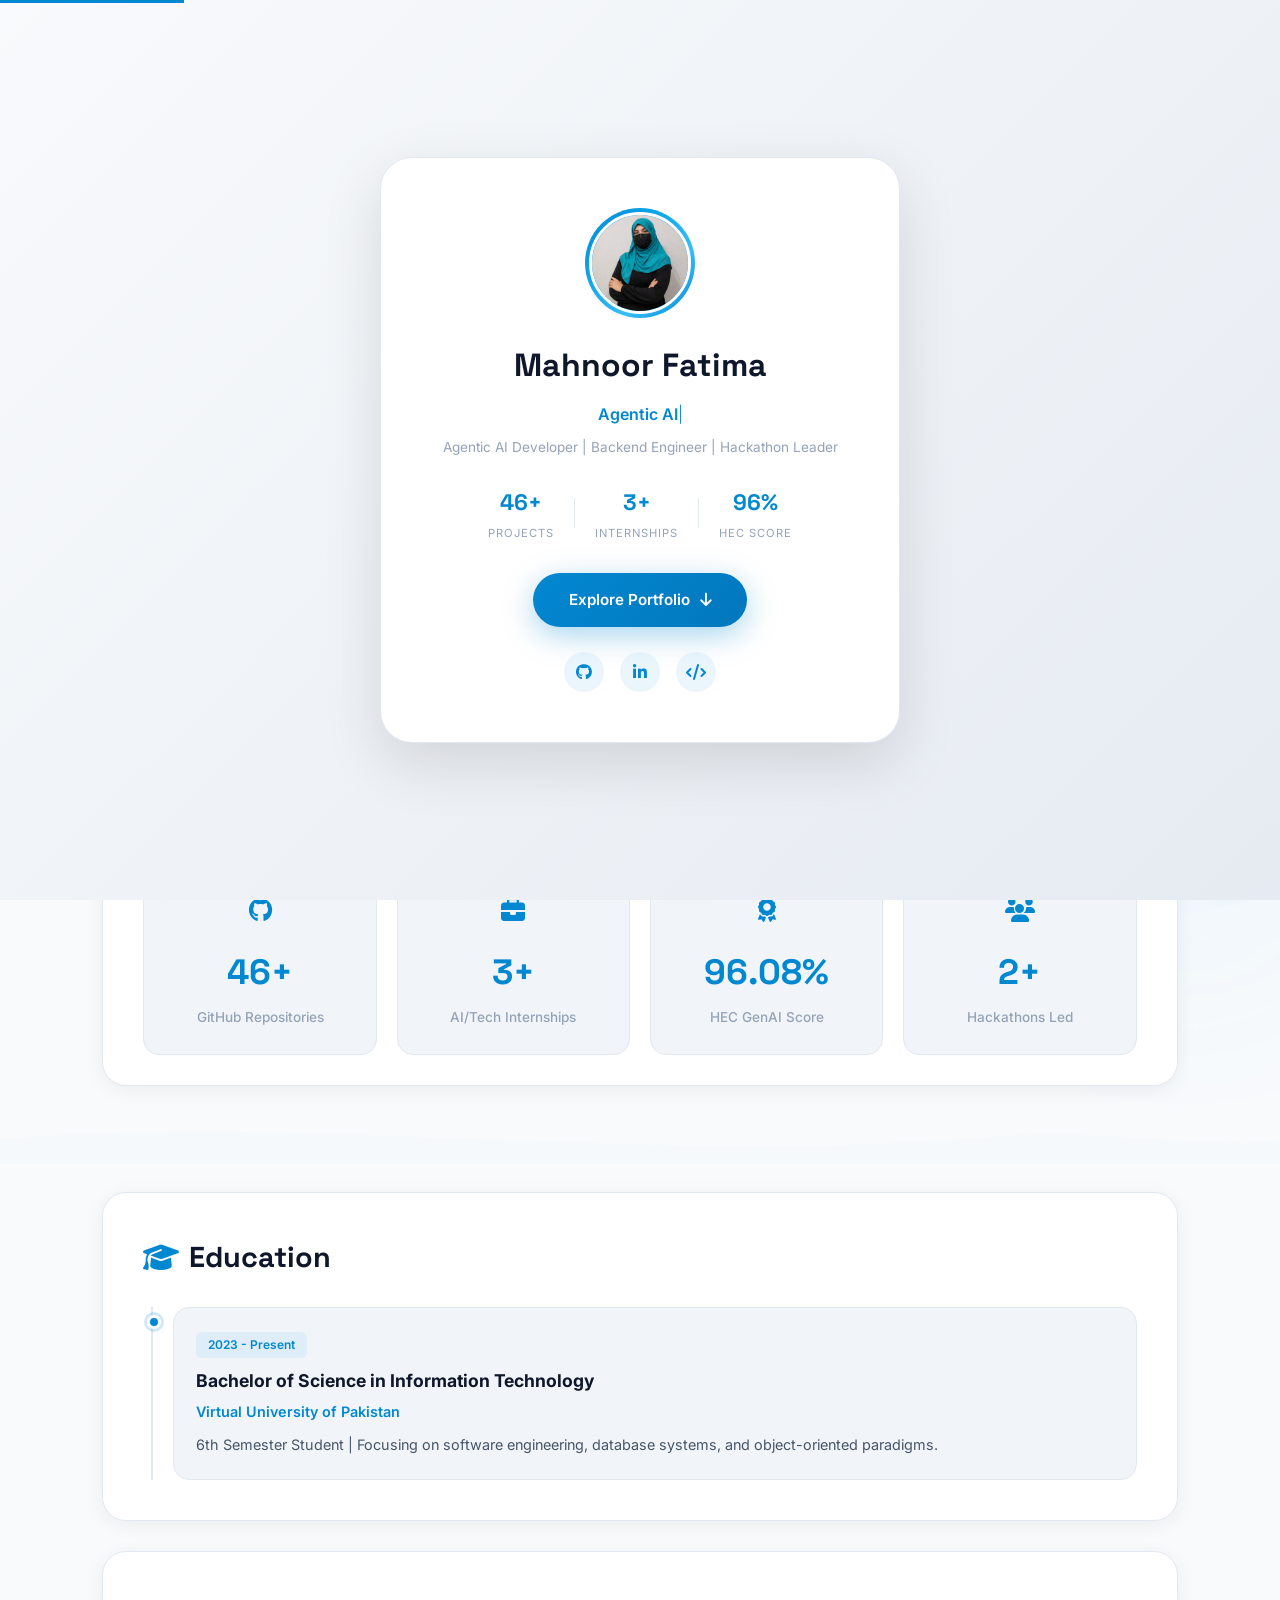
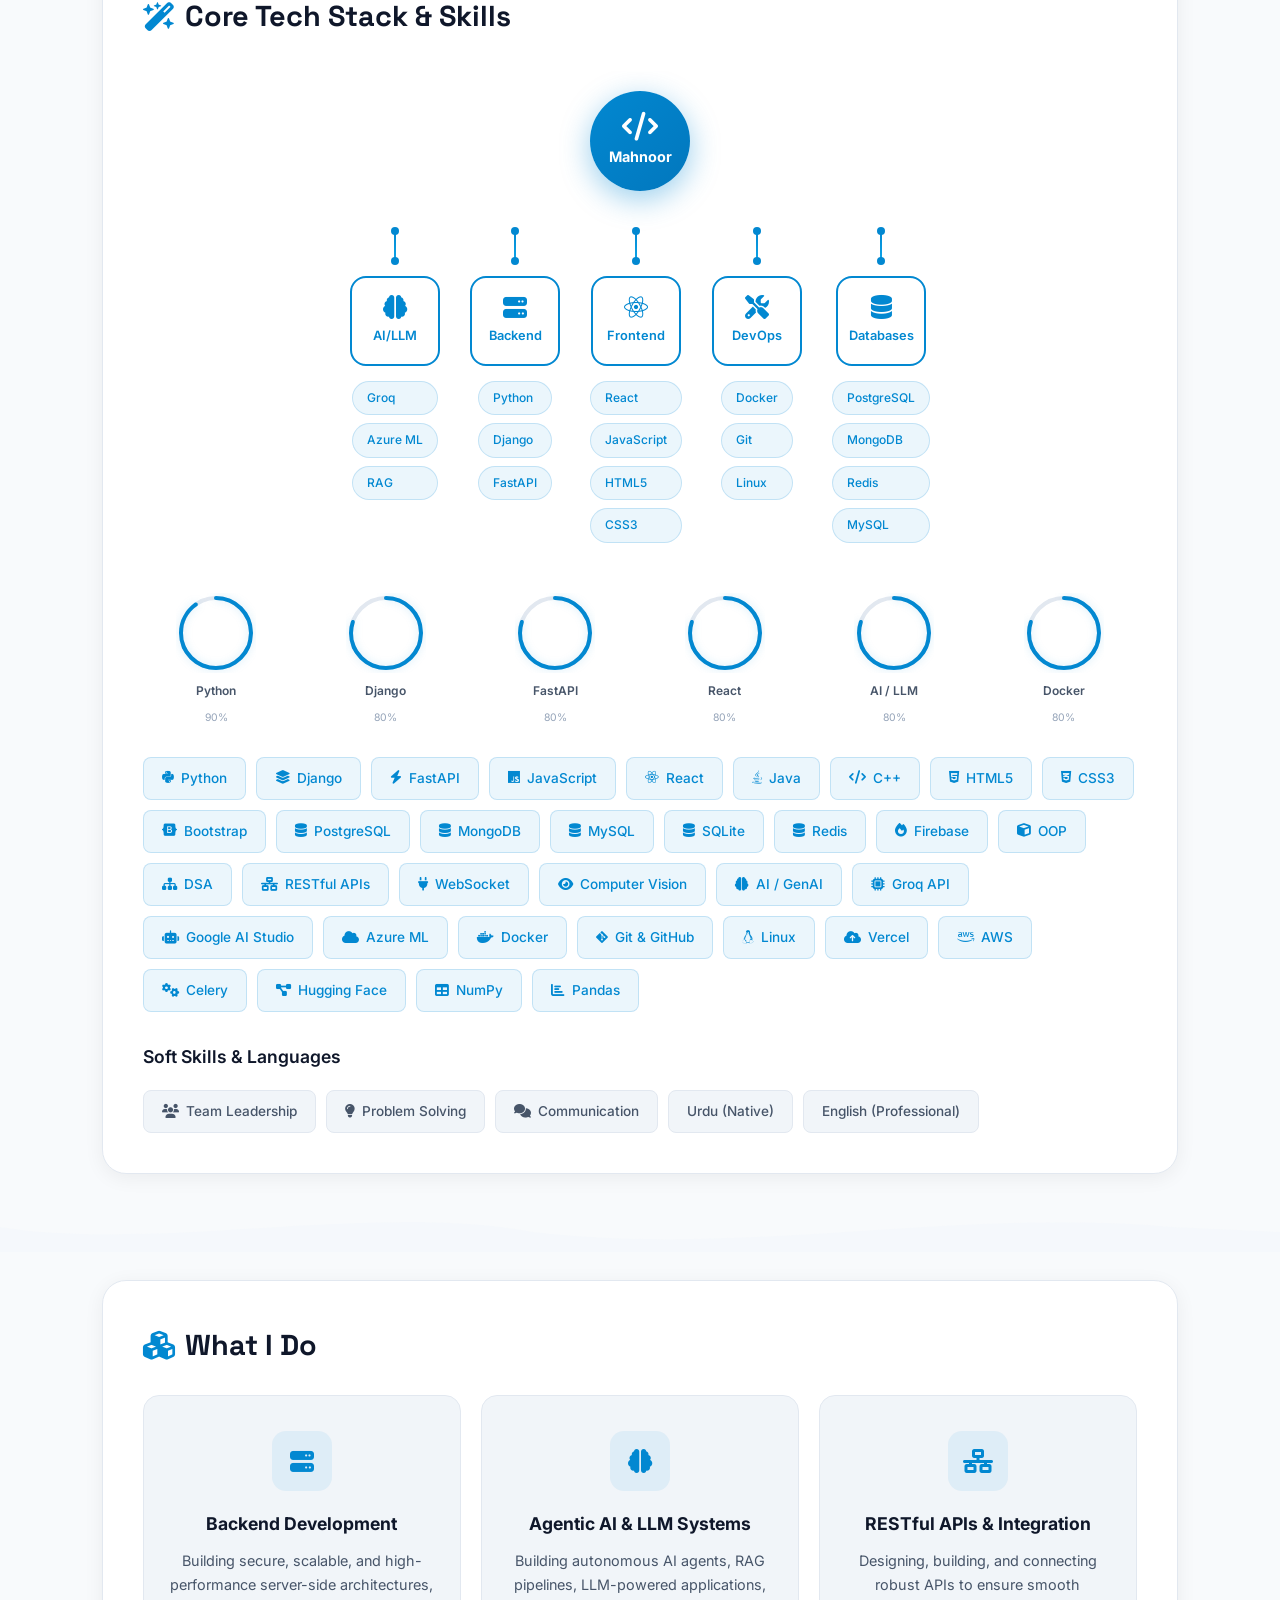
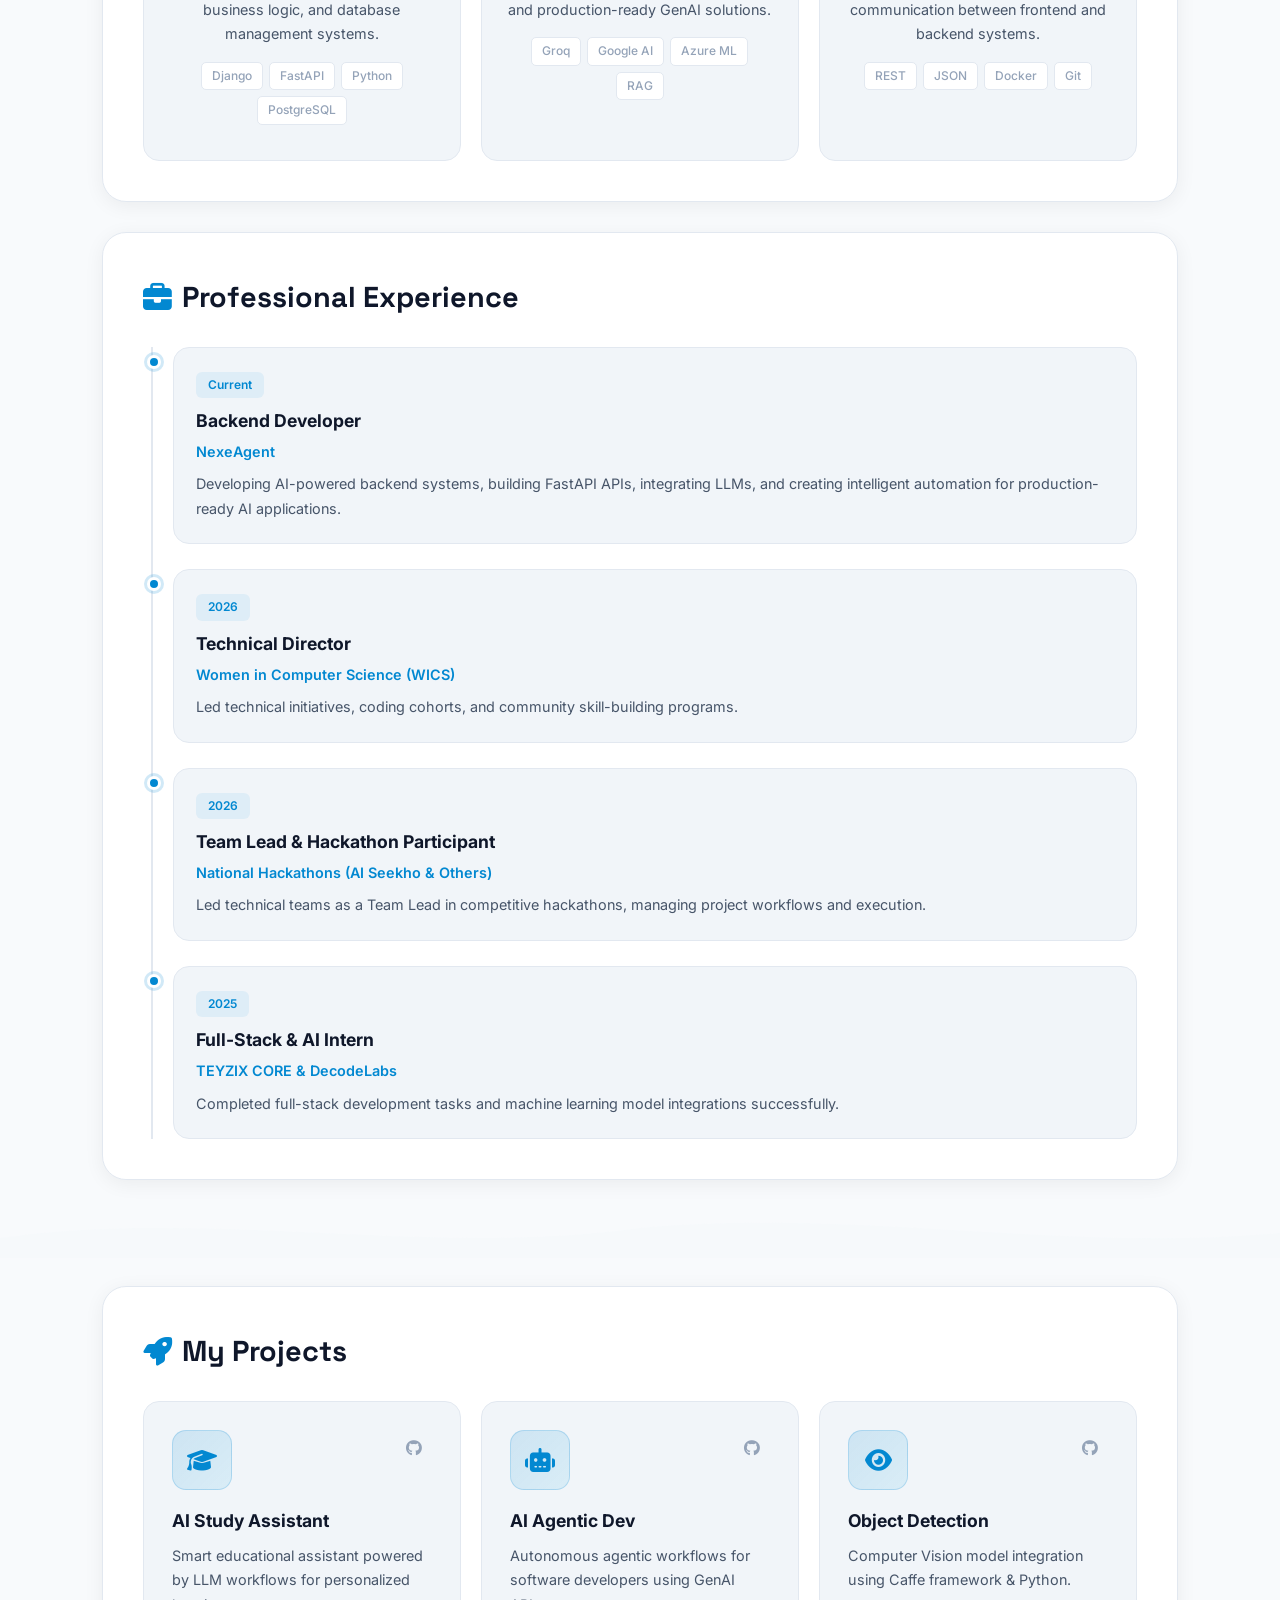
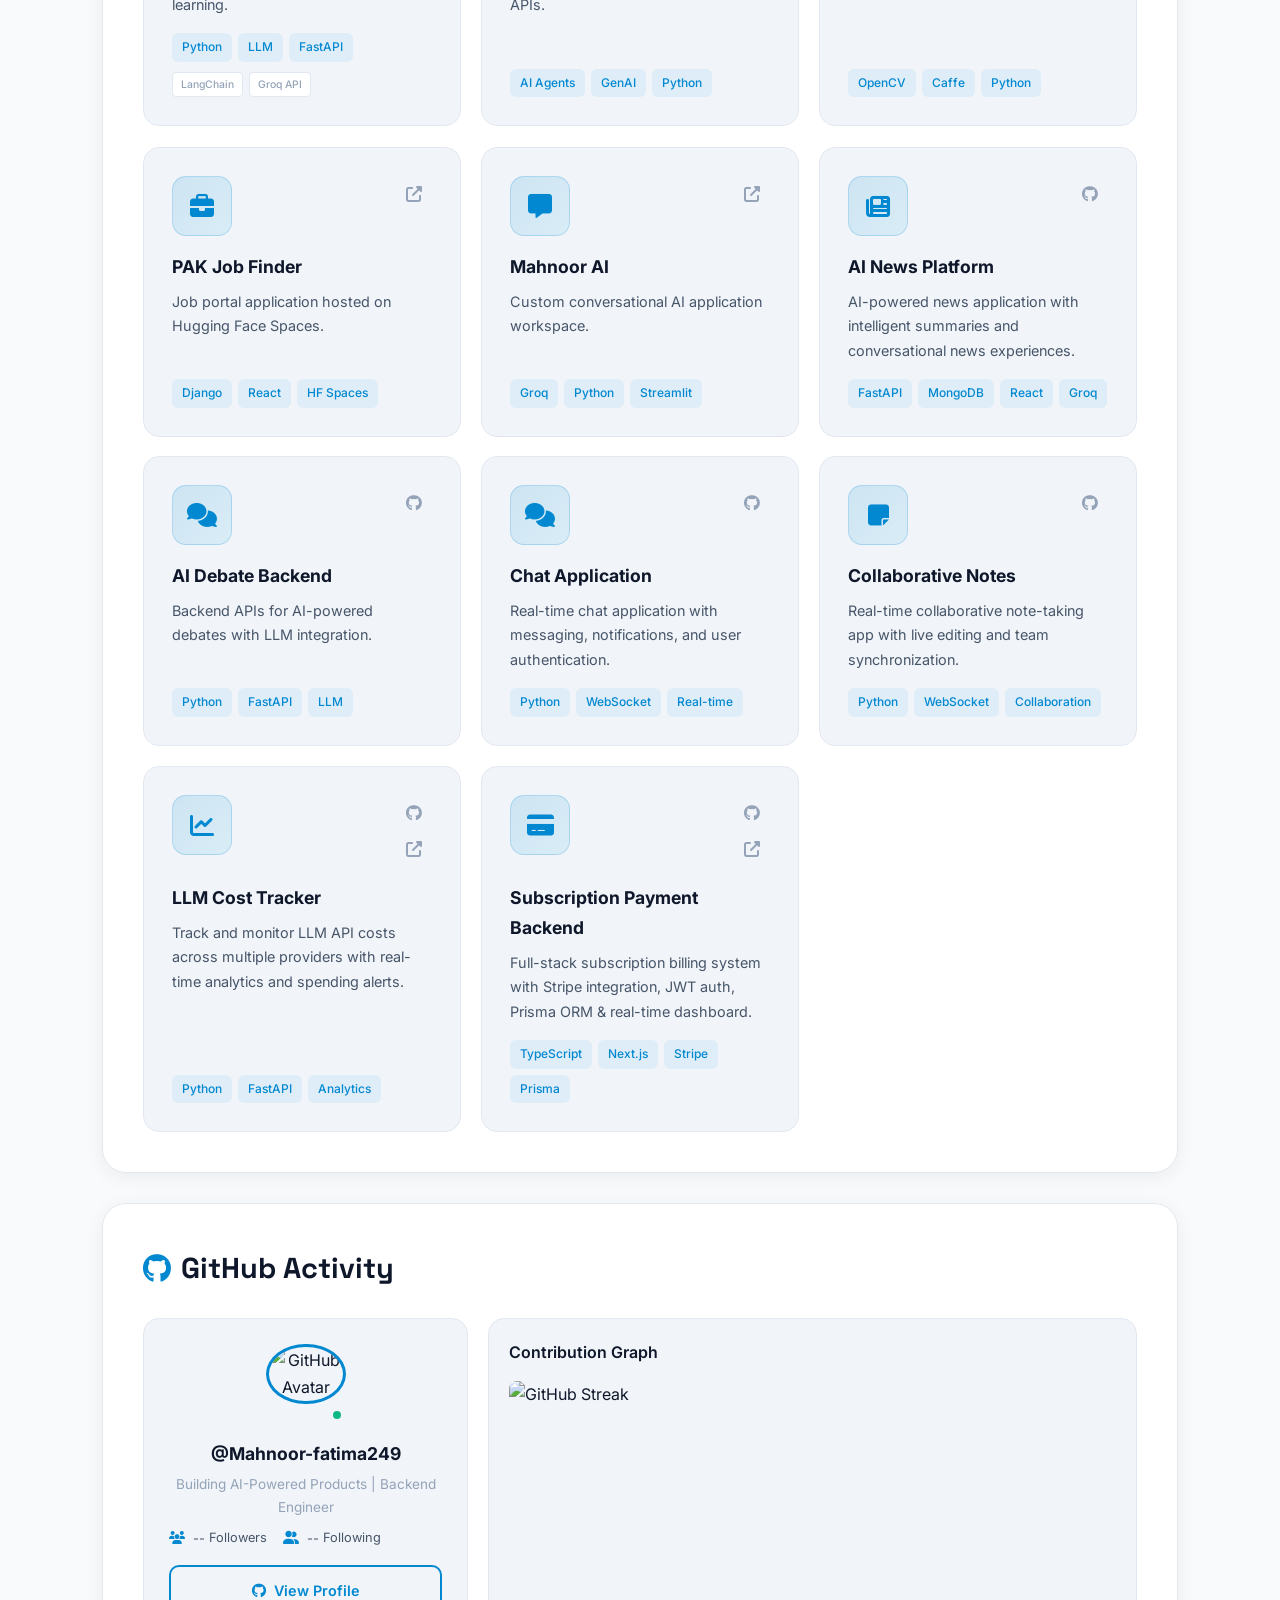
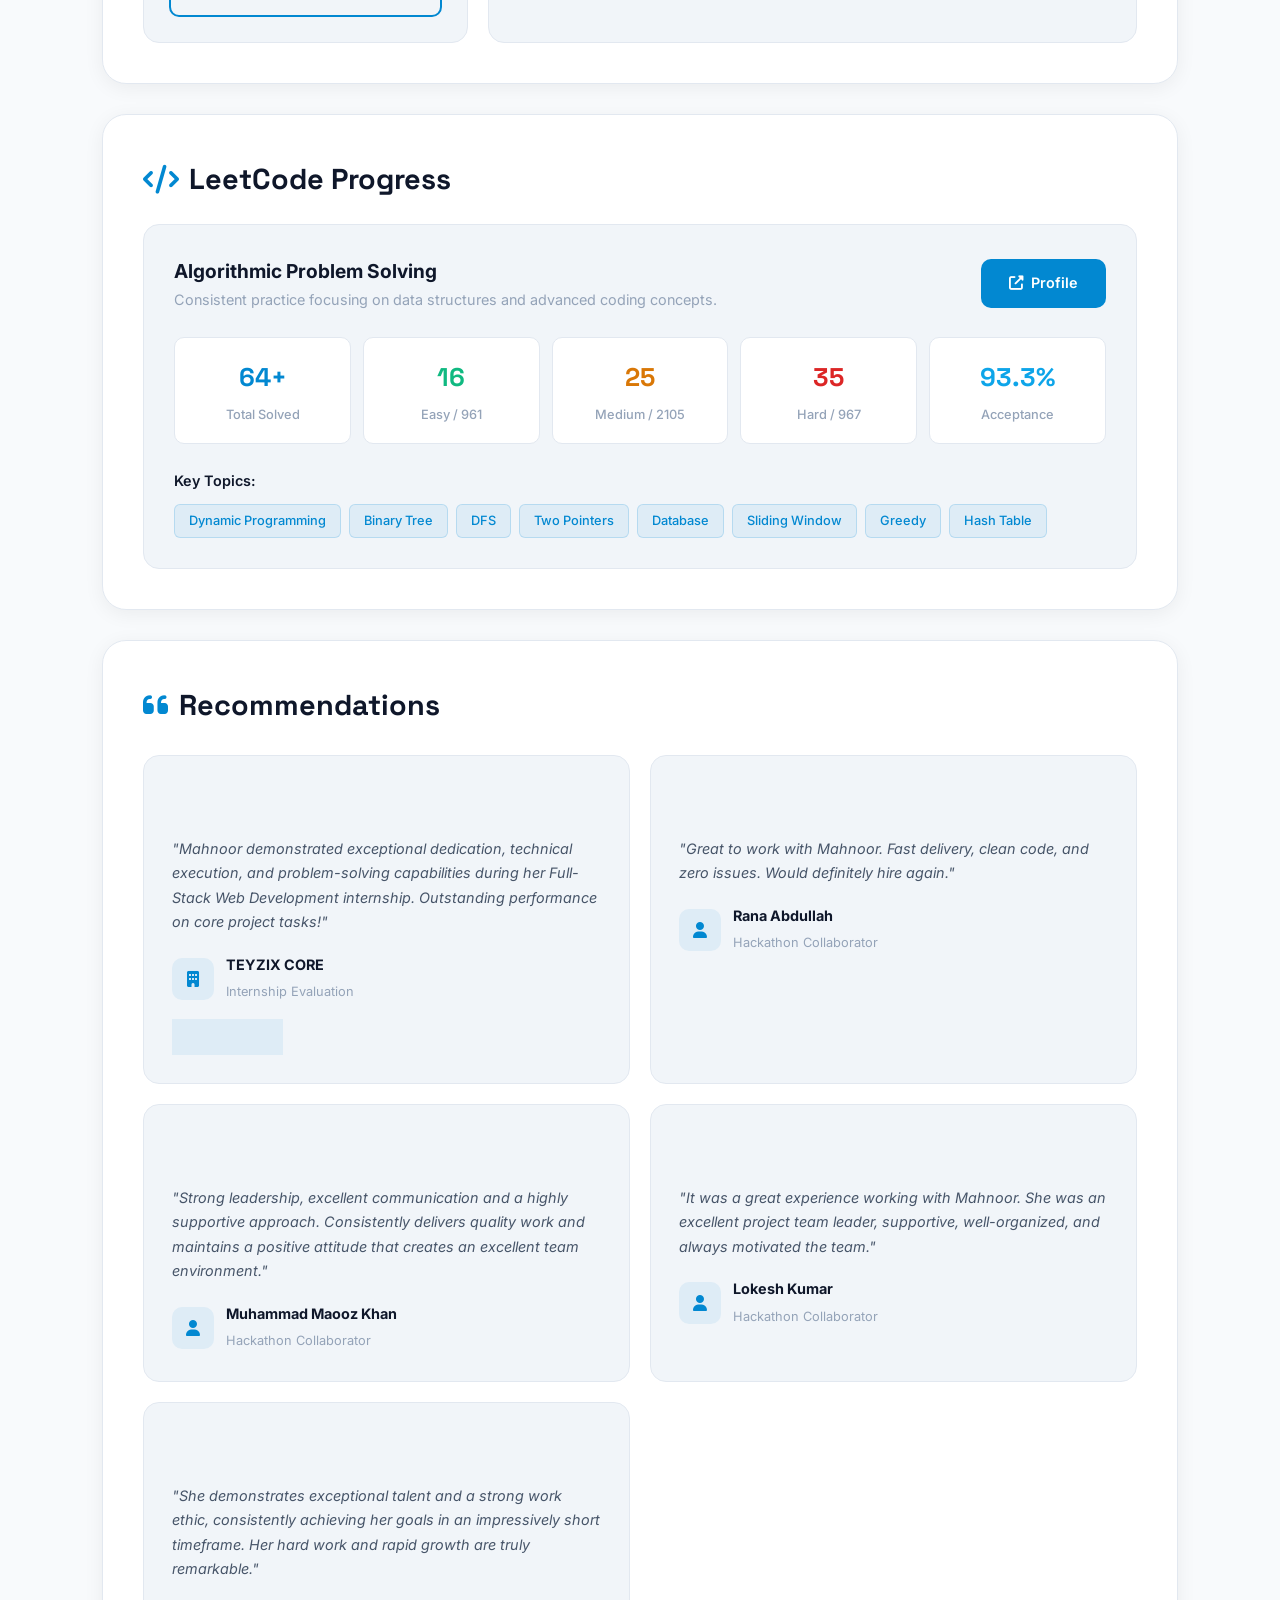
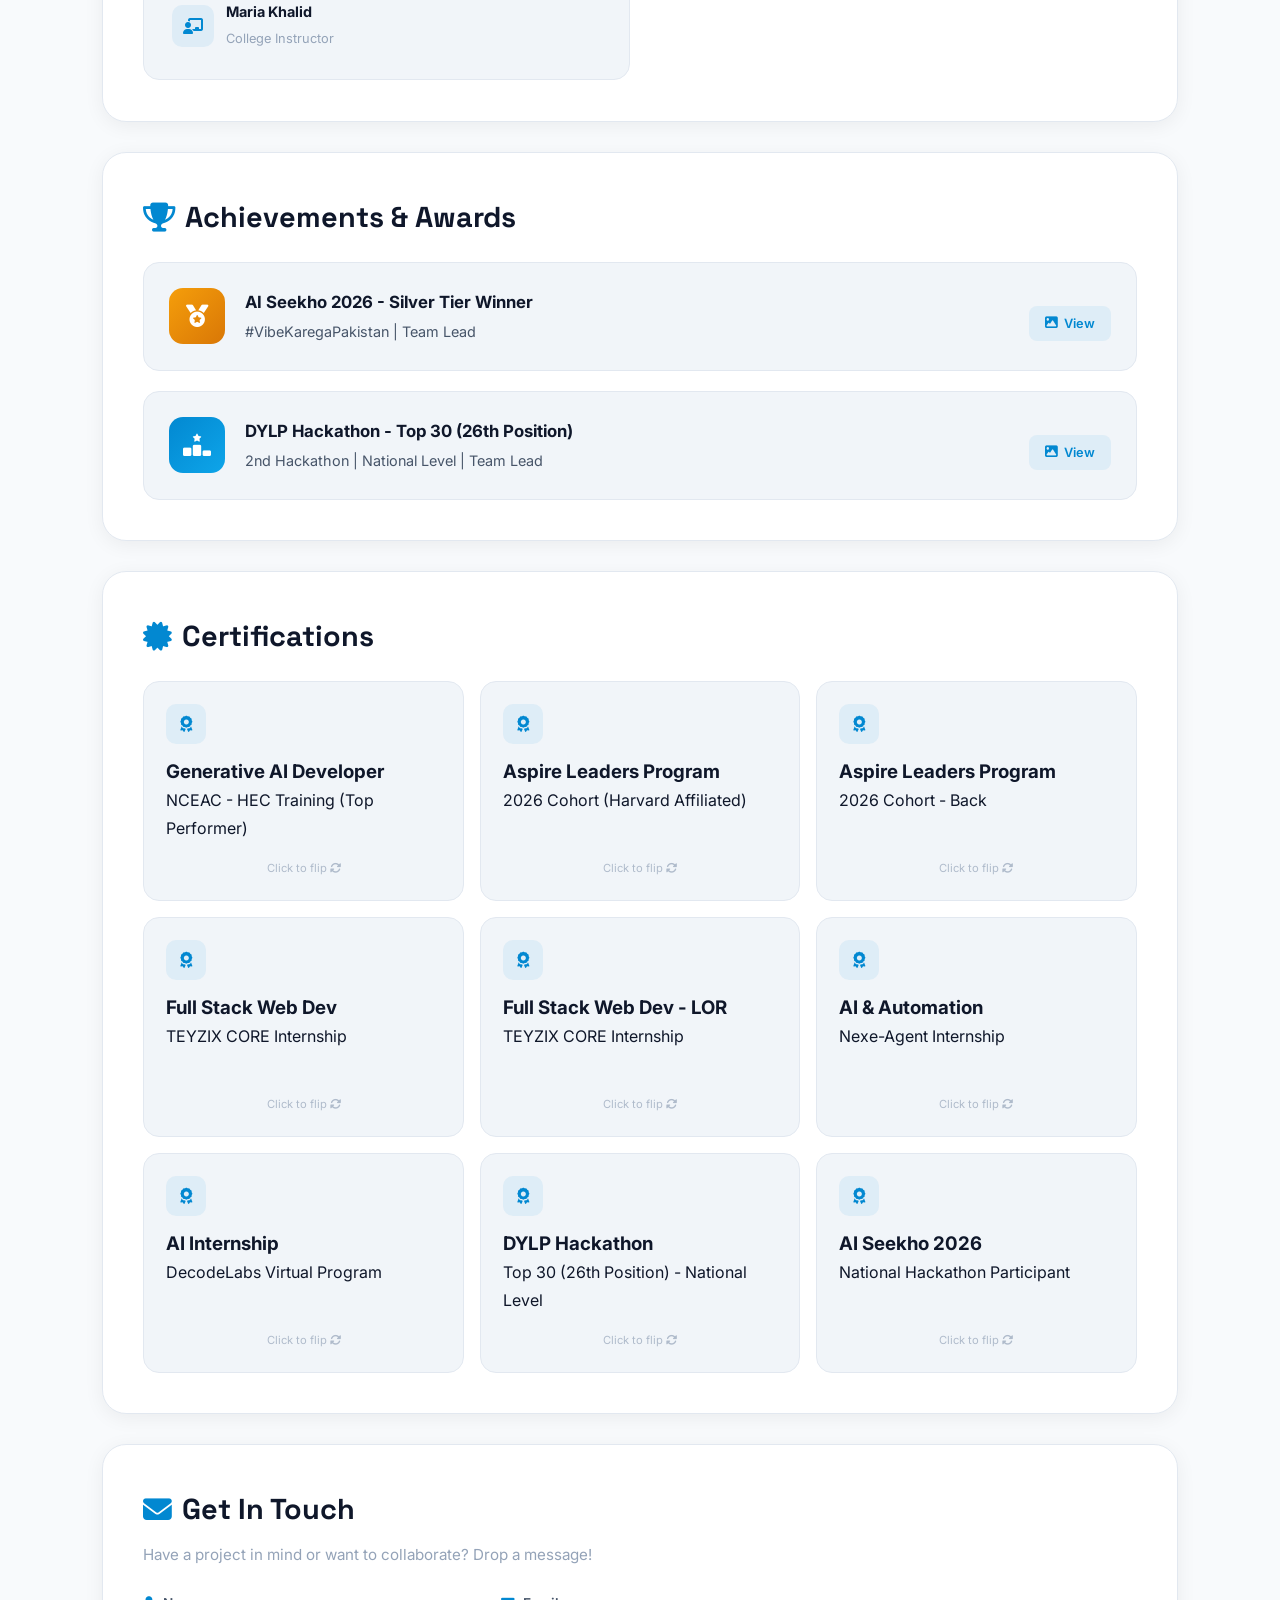
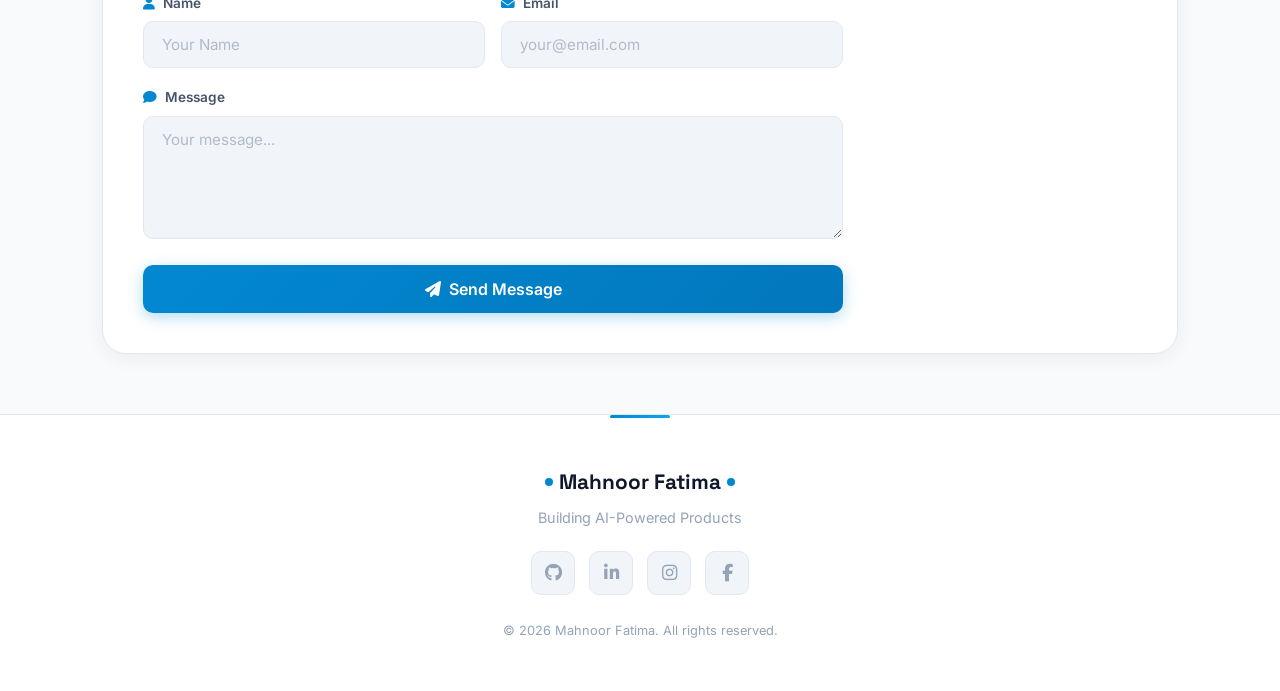
==== commit 5726f70f: "feat: add Subscription Payment Backend card with repo + deploy links" ====
--- a/index.html
+++ b/index.html
@@ -612,6 +612,24 @@
                     <span>Python</span><span>FastAPI</span><span>Analytics</span>
                 </div>
             </div>
+            <div class="project-card tilt-card glass-hover neon-glow">
+                <div class="project-card-header">
+                    <div class="project-image">
+                        <div class="project-placeholder-img">
+                            <i class="fas fa-credit-card"></i>
+                        </div>
+                    </div>
+                    <div class="project-links">
+                        <a href="https://github.com/Mahnoor-fatima249/Subscription-Payment-Backend" target="_blank"><i class="fab fa-github"></i></a>
+                        <a href="https://frontend-brown-nine-45.vercel.app/" target="_blank"><i class="fas fa-external-link-alt"></i></a>
+                    </div>
+                </div>
+                <h3>Subscription Payment Backend</h3>
+                <p>Full-stack subscription billing system with Stripe integration, JWT auth, Prisma ORM & real-time dashboard.</p>
+                <div class="project-tags">
+                    <span>TypeScript</span><span>Next.js</span><span>Stripe</span><span>Prisma</span>
+                </div>
+            </div>
 
         </div>
     </section>
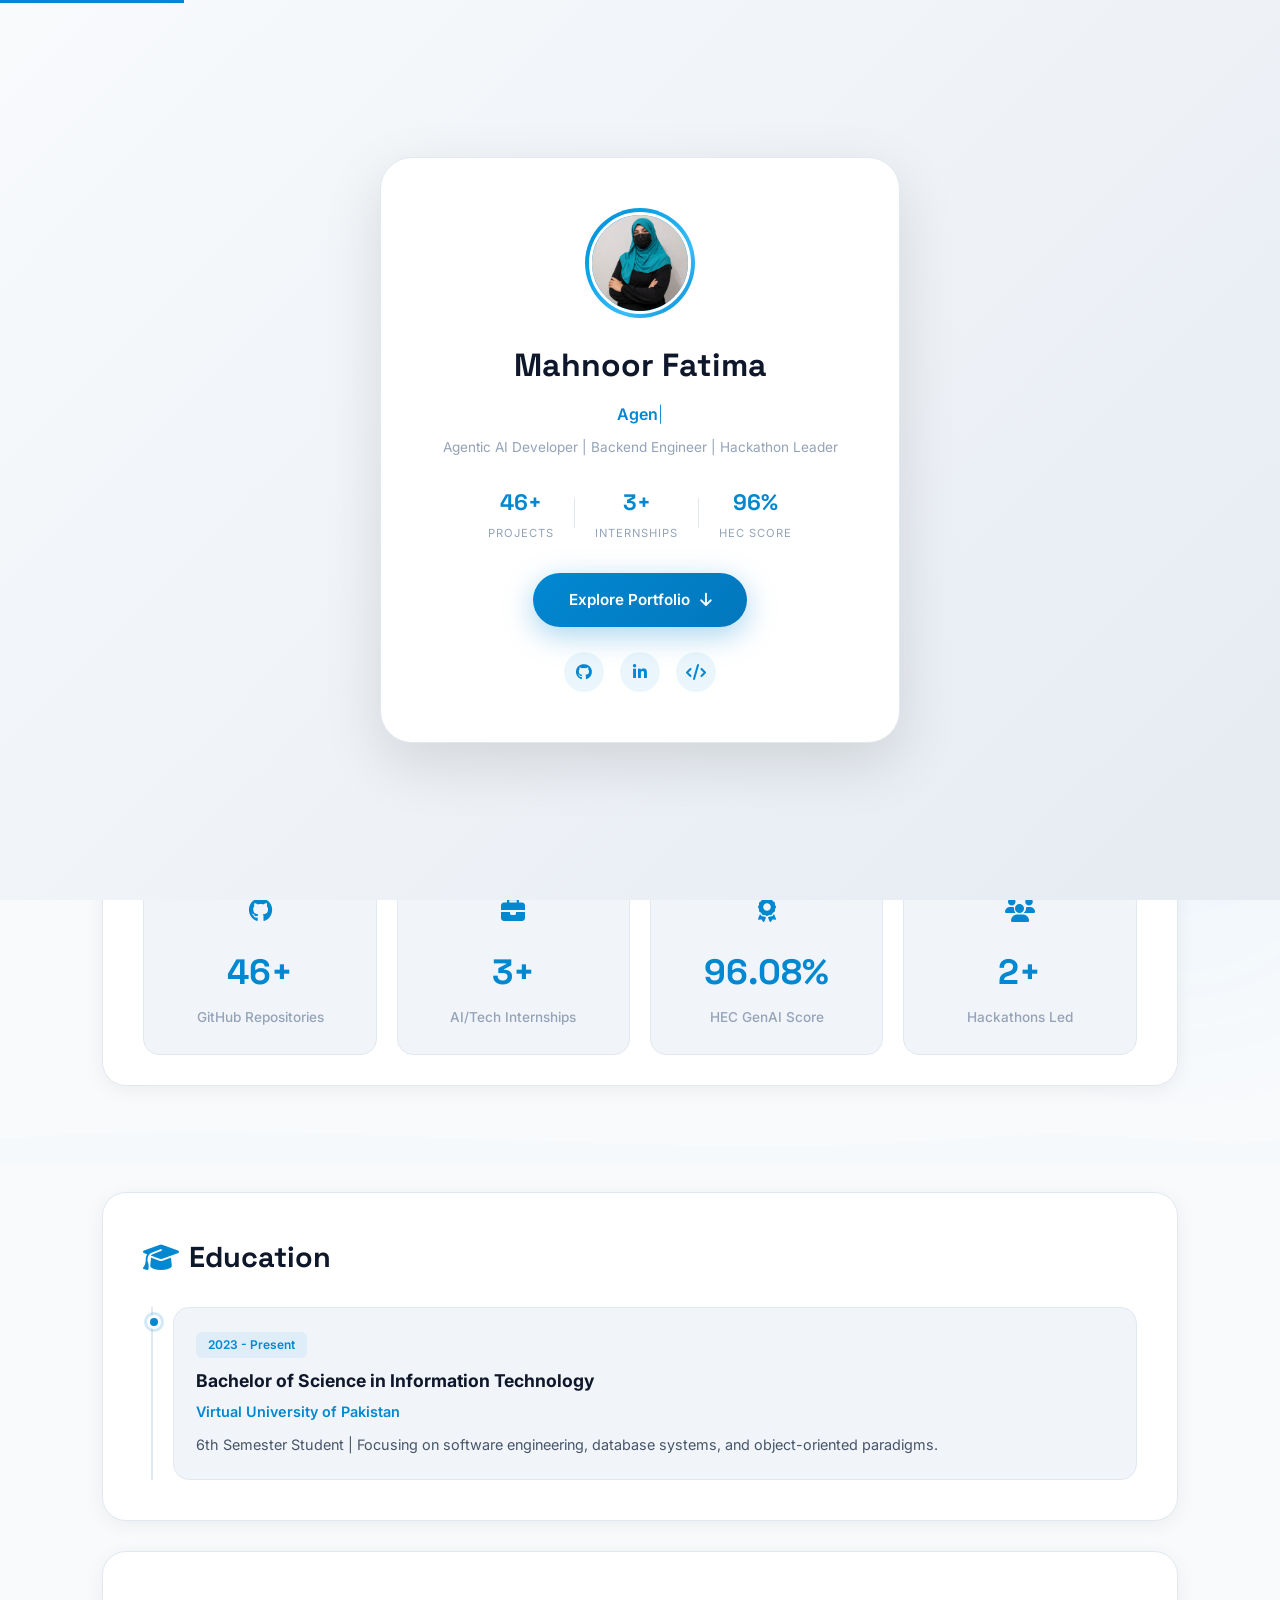
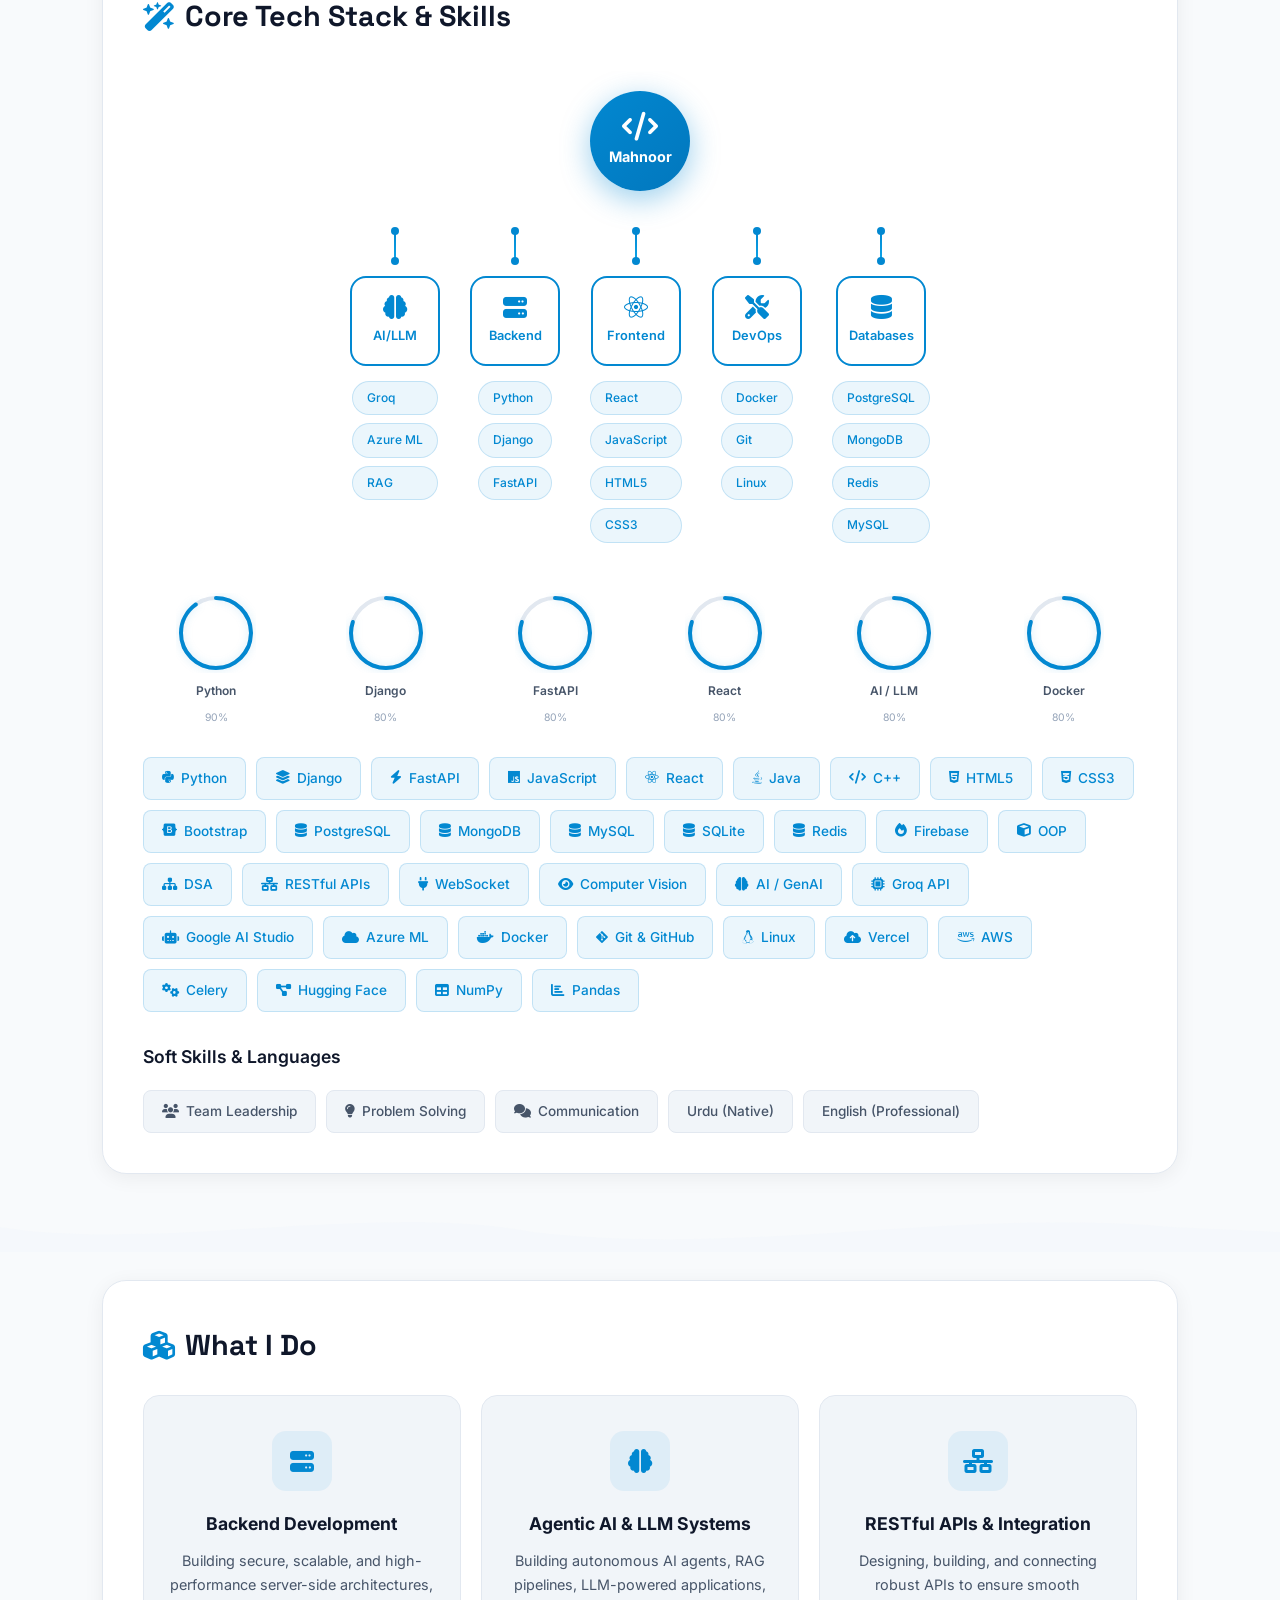
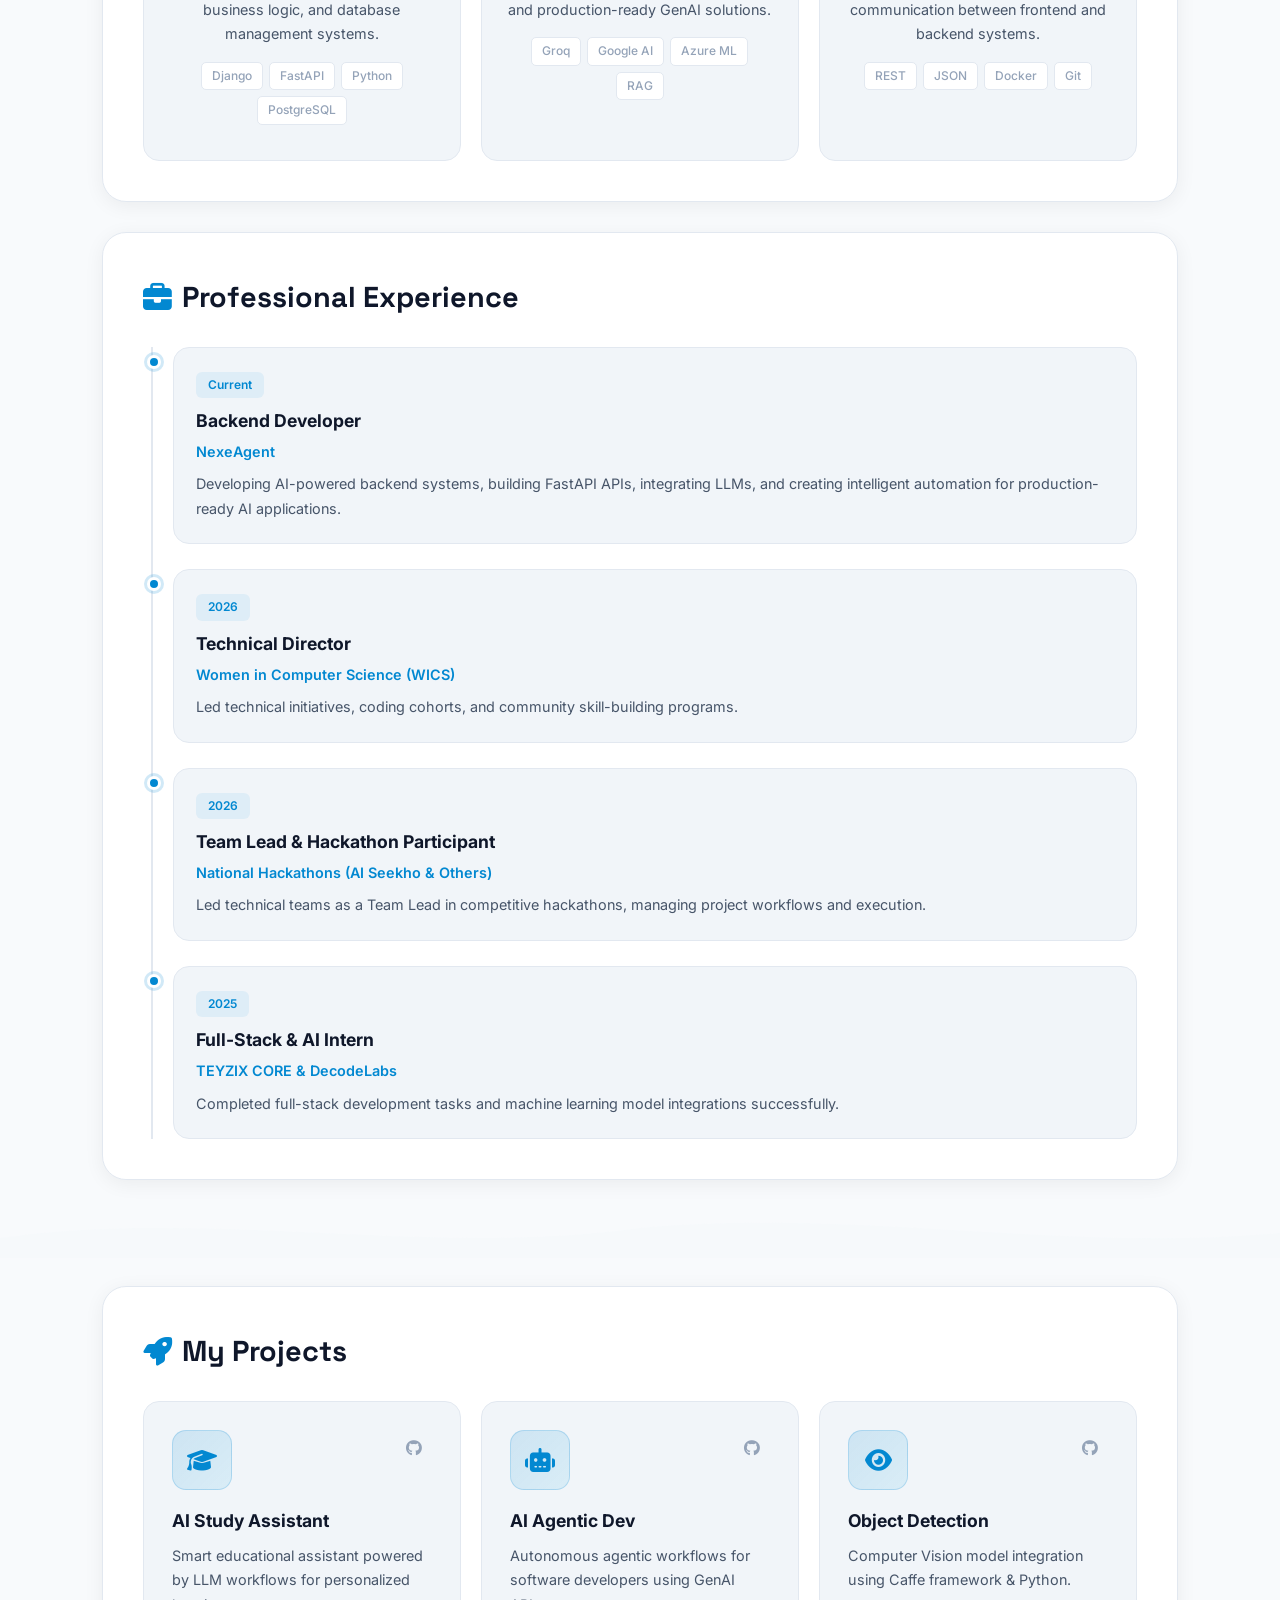
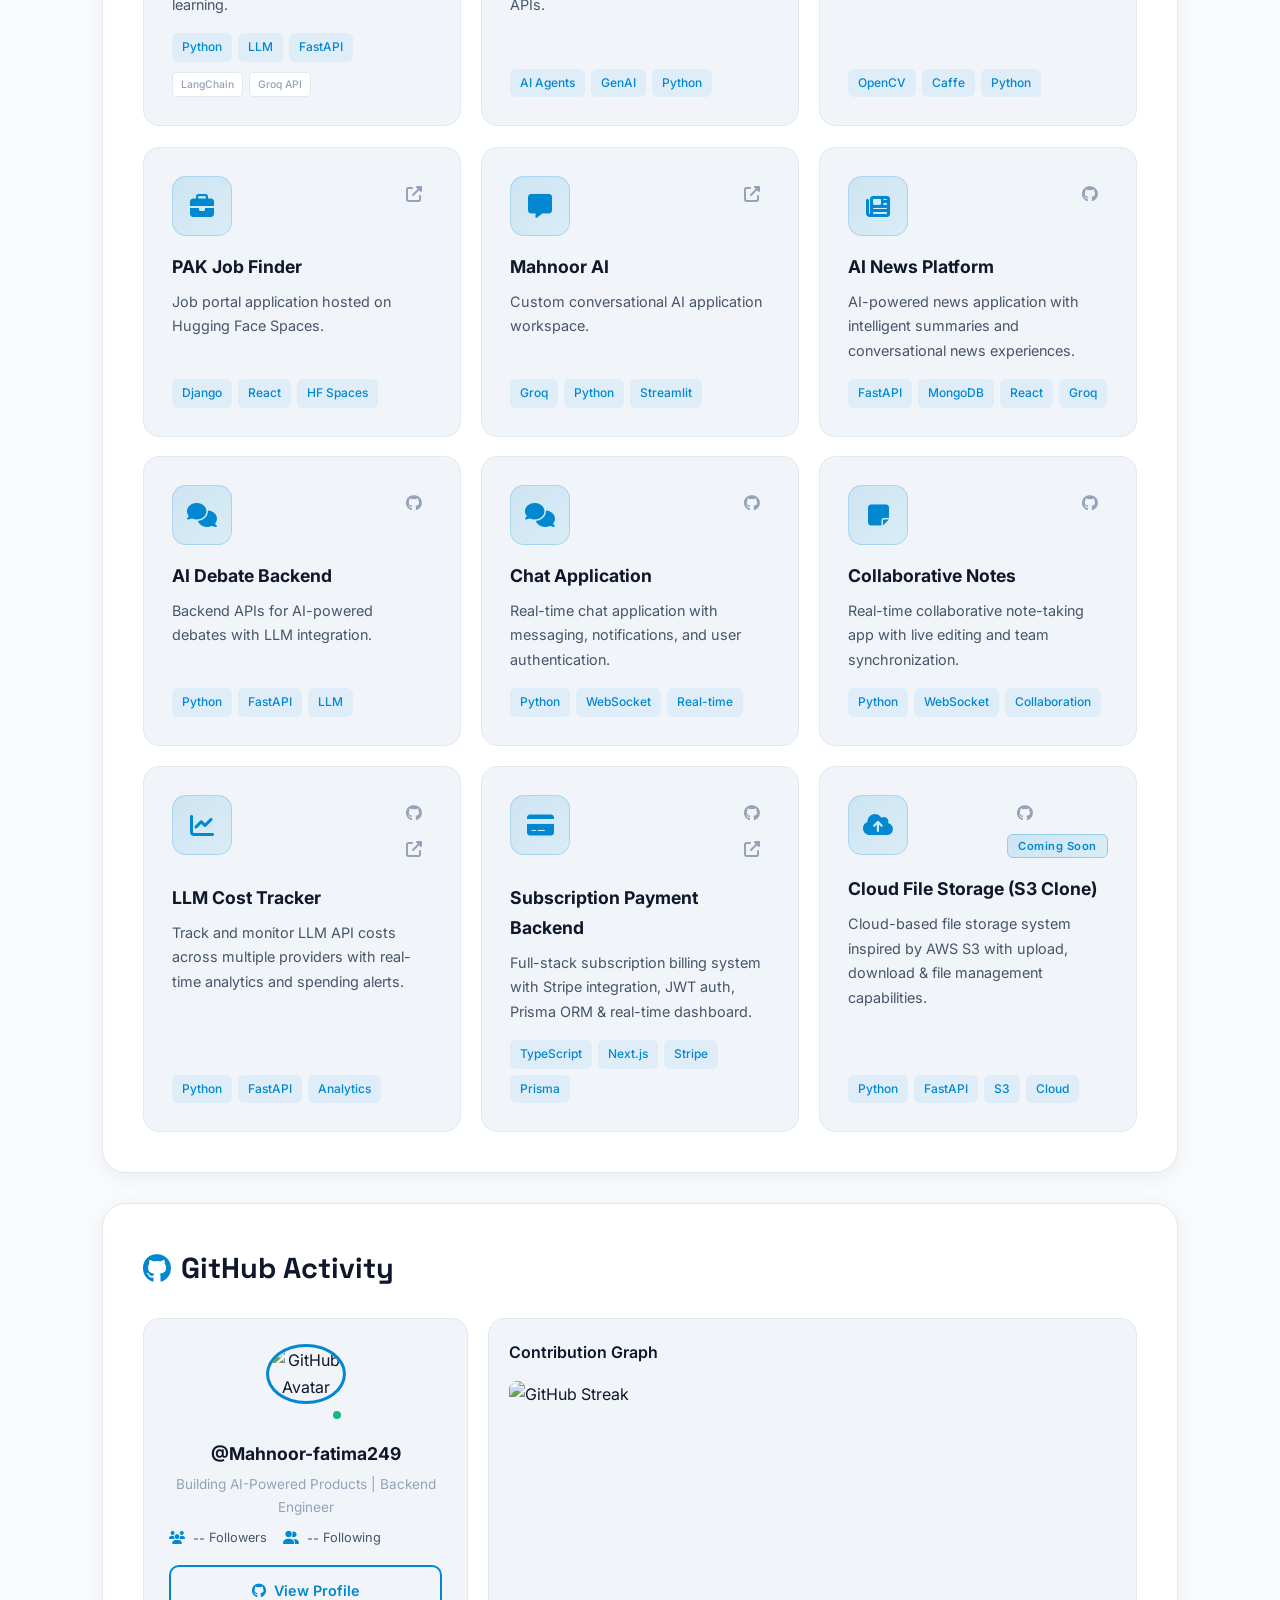
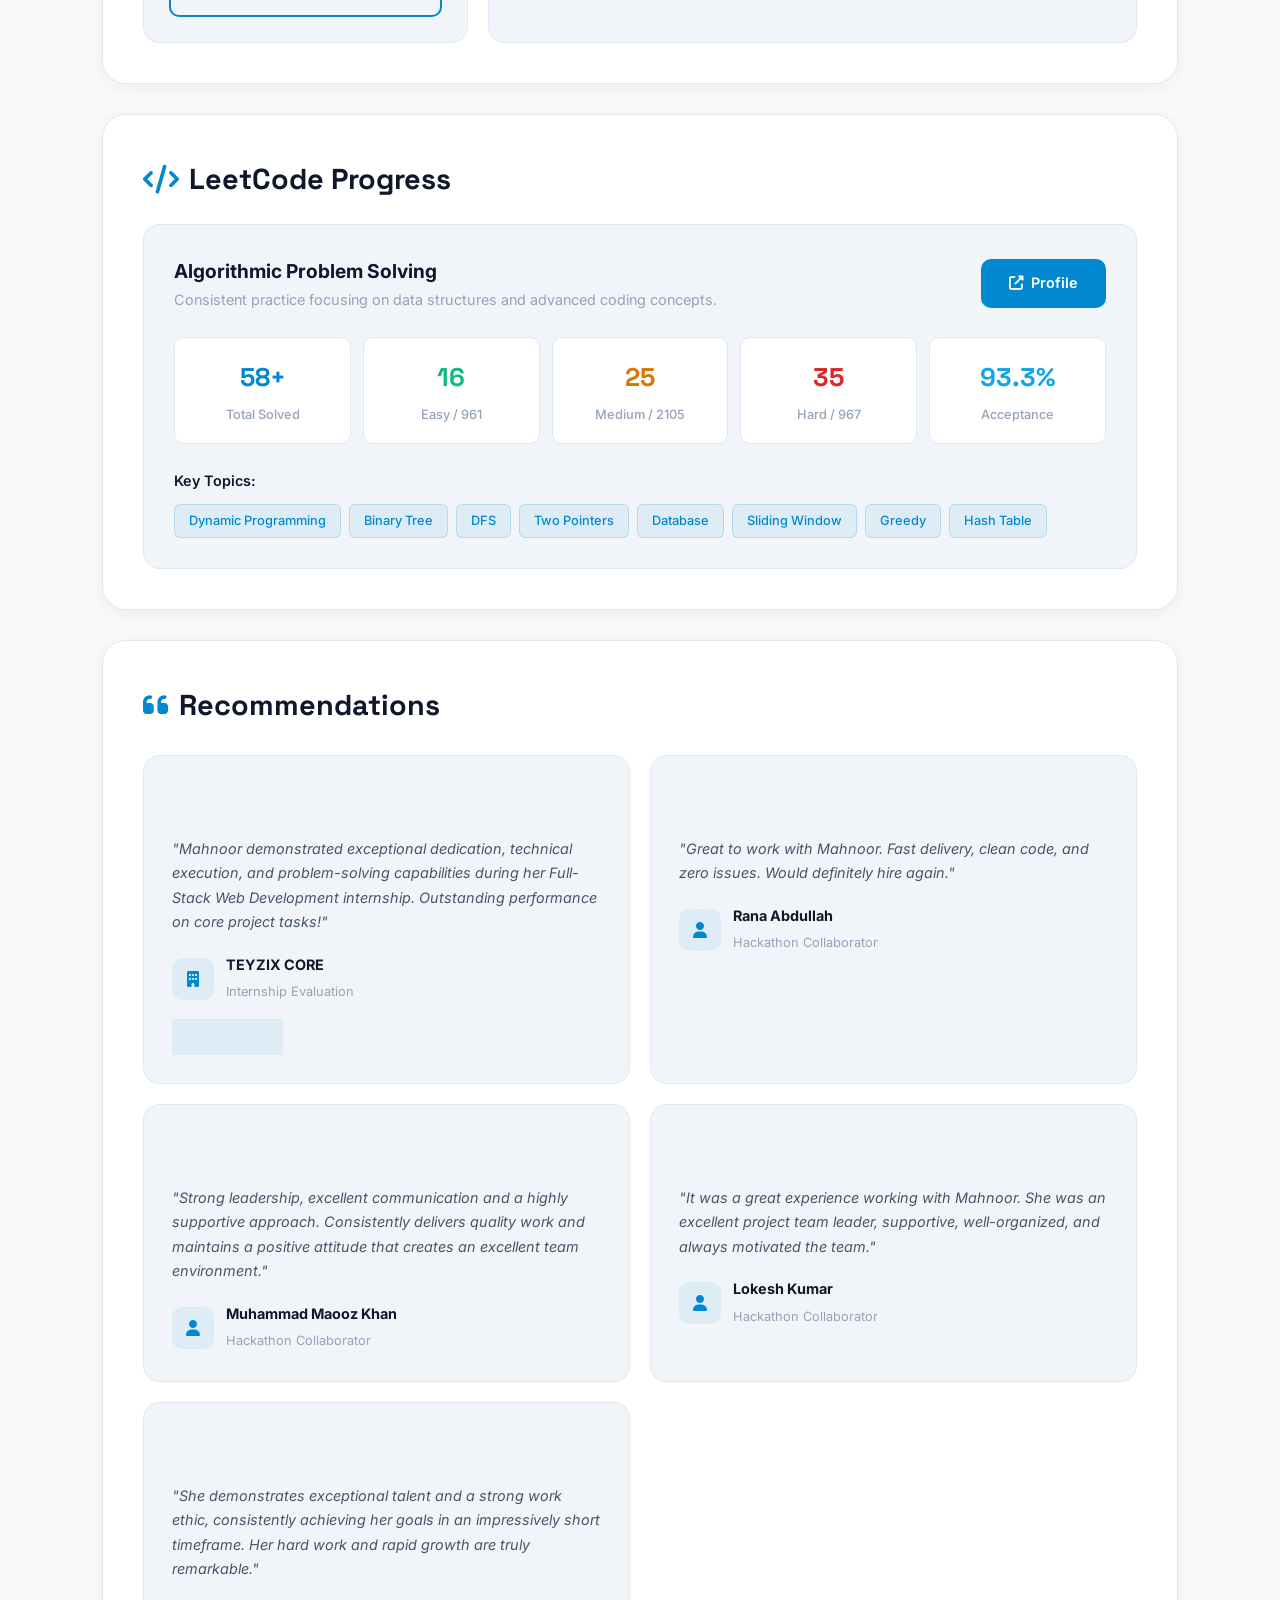
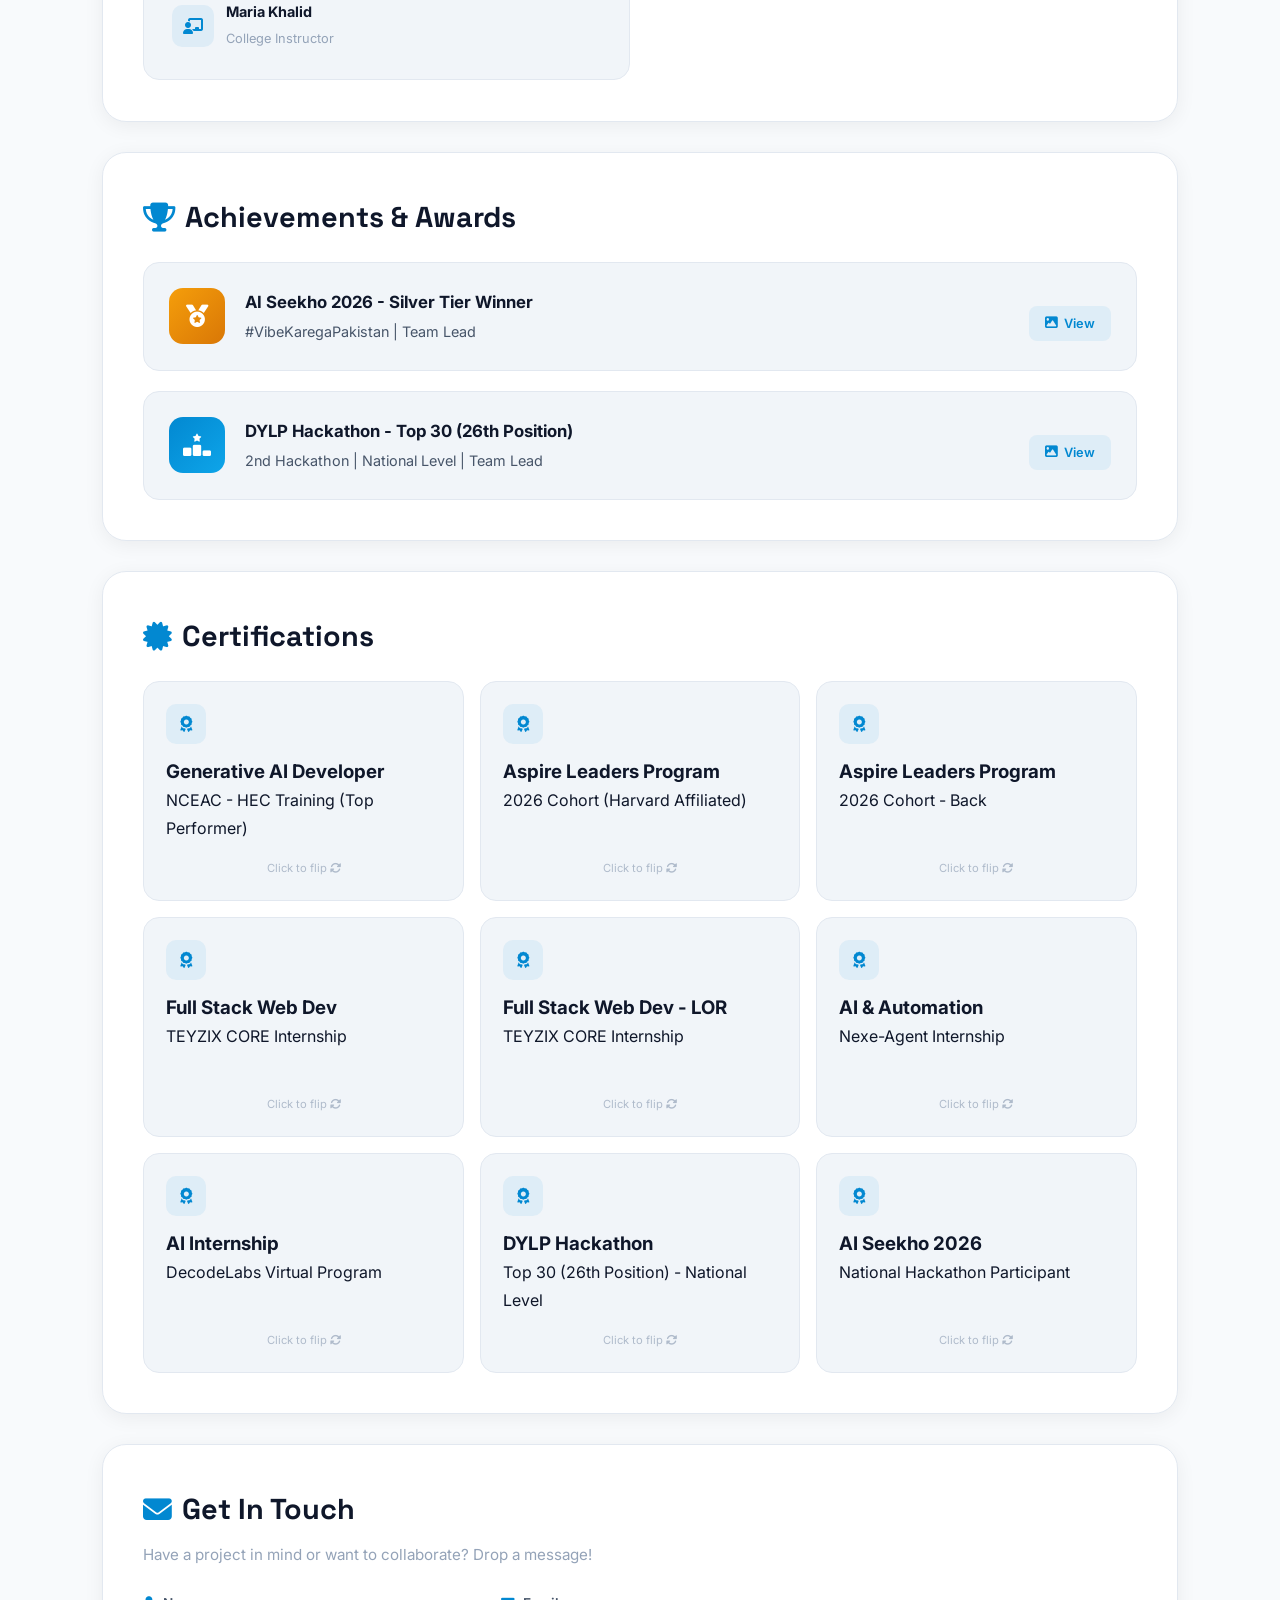
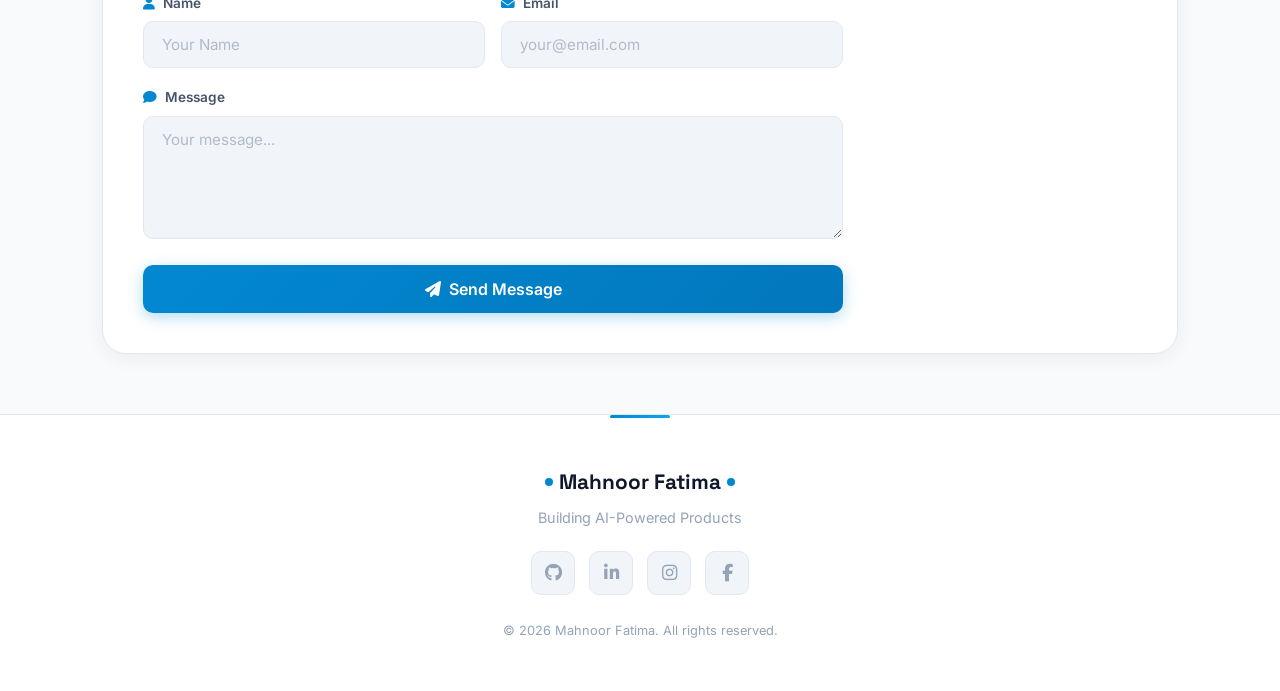
==== commit 7425a8ec: "feat: add Cloud File Storage S3 Clone card with Coming Soon badge" ====
--- a/index.html
+++ b/index.html
@@ -630,6 +630,24 @@
                     <span>TypeScript</span><span>Next.js</span><span>Stripe</span><span>Prisma</span>
                 </div>
             </div>
+            <div class="project-card tilt-card glass-hover neon-glow">
+                <div class="project-card-header">
+                    <div class="project-image">
+                        <div class="project-placeholder-img">
+                            <i class="fas fa-cloud-arrow-up"></i>
+                        </div>
+                    </div>
+                    <div class="project-links">
+                        <a href="https://github.com/Mahnoor-fatima249/Cloud-File-Storage-System-S3-Clone-" target="_blank"><i class="fab fa-github"></i></a>
+                        <span class="coming-soon-badge">Coming Soon</span>
+                    </div>
+                </div>
+                <h3>Cloud File Storage (S3 Clone)</h3>
+                <p>Cloud-based file storage system inspired by AWS S3 with upload, download & file management capabilities.</p>
+                <div class="project-tags">
+                    <span>Python</span><span>FastAPI</span><span>S3</span><span>Cloud</span>
+                </div>
+            </div>
 
         </div>
     </section>
--- a/style.css
+++ b/style.css
@@ -1294,6 +1294,18 @@
     color: #fff;
 }
 
+.coming-soon-badge {
+    padding: 4px 10px;
+    border-radius: 6px;
+    font-size: 0.7rem;
+    font-weight: 600;
+    background: linear-gradient(135deg, rgba(2, 136, 209, 0.15), rgba(14, 165, 233, 0.1));
+    color: var(--accent);
+    border: 1px solid rgba(2, 136, 209, 0.3);
+    letter-spacing: 0.5px;
+    white-space: nowrap;
+}
+
 .project-card h3 {
     font-size: 1.1rem;
     font-weight: 700;
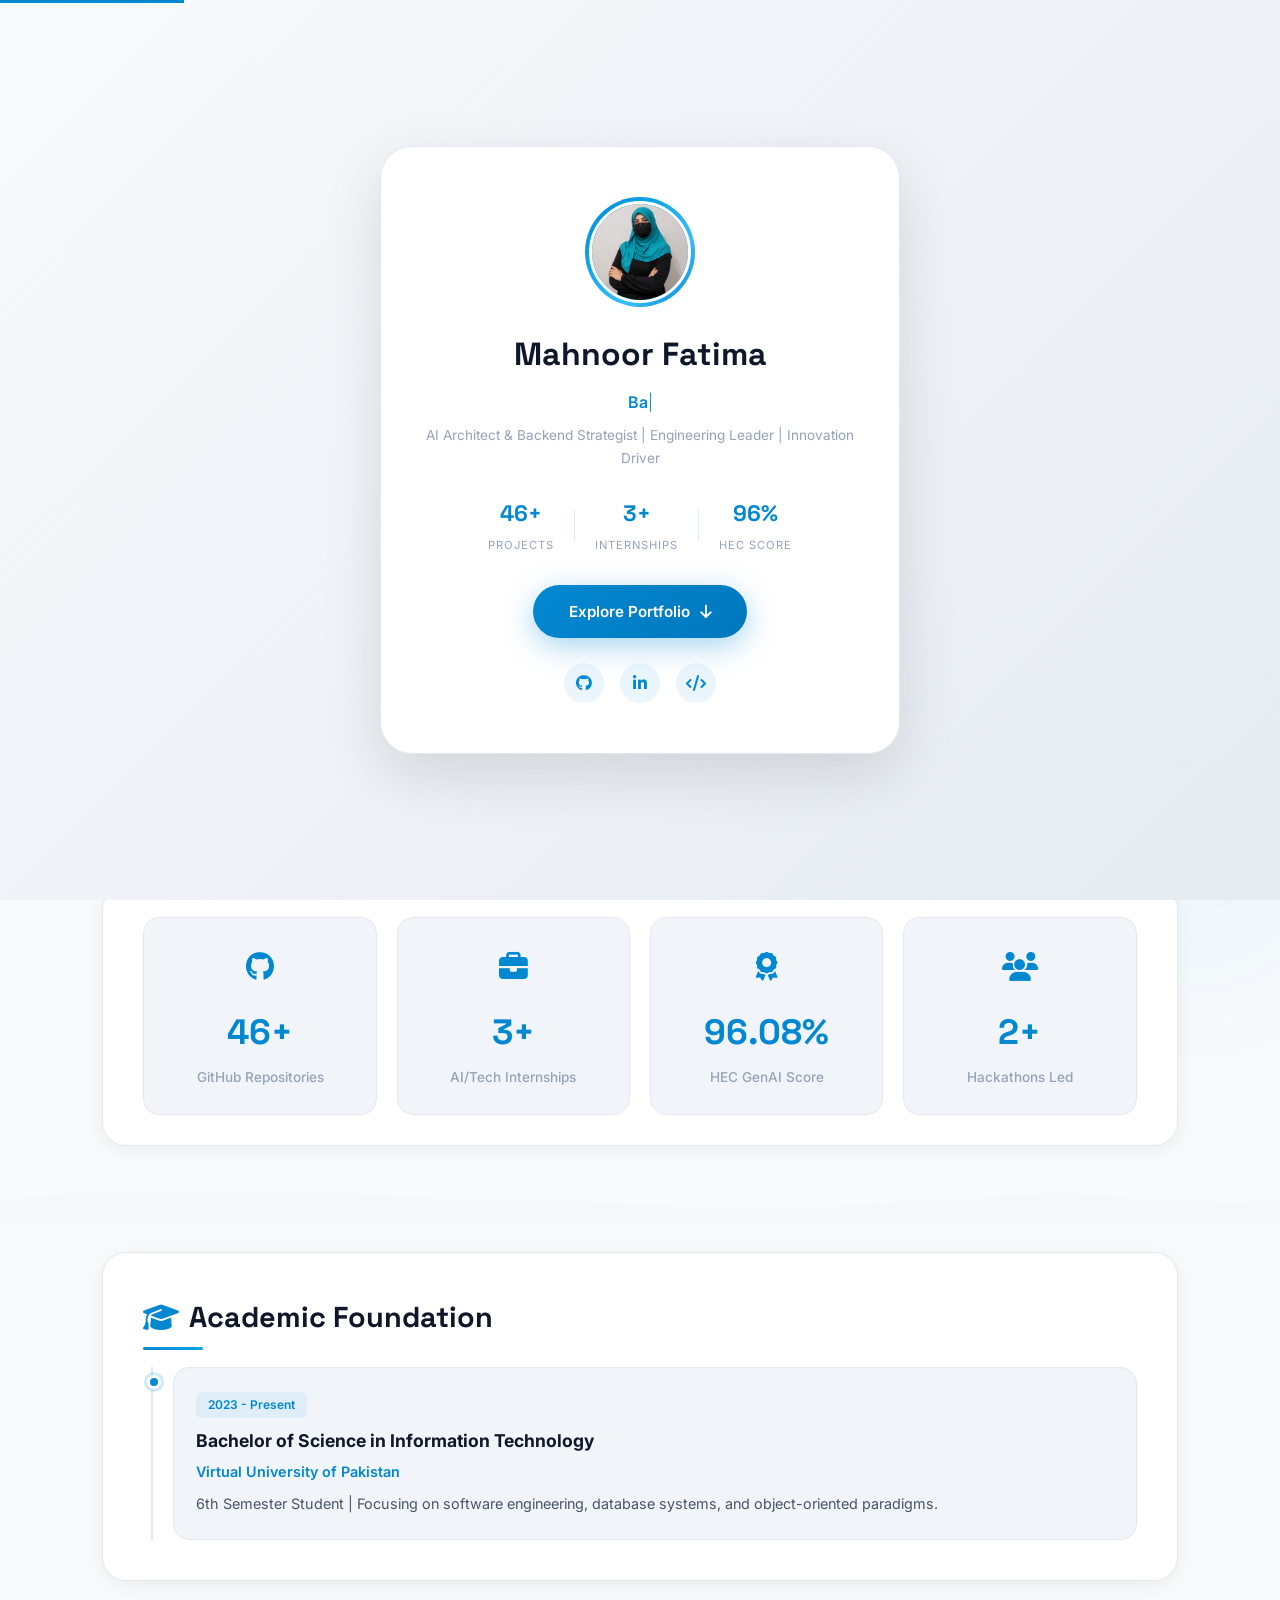
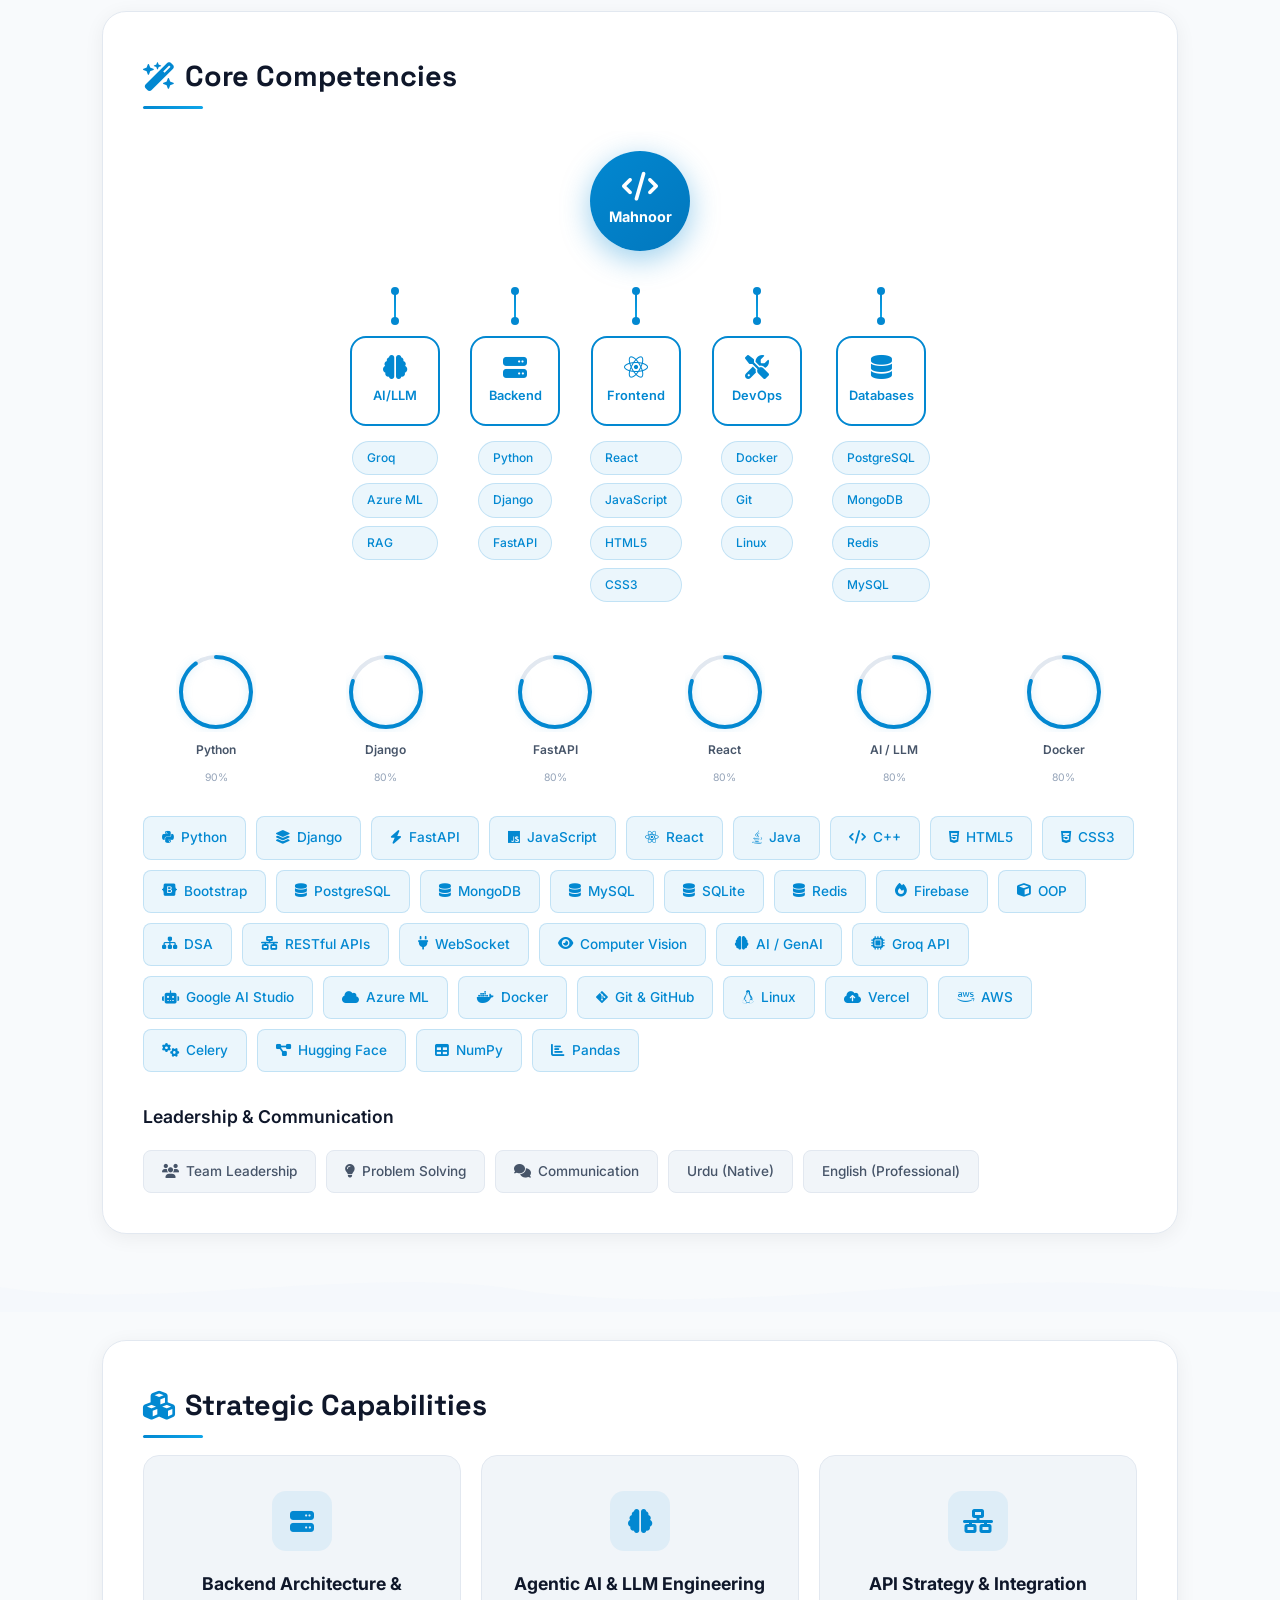
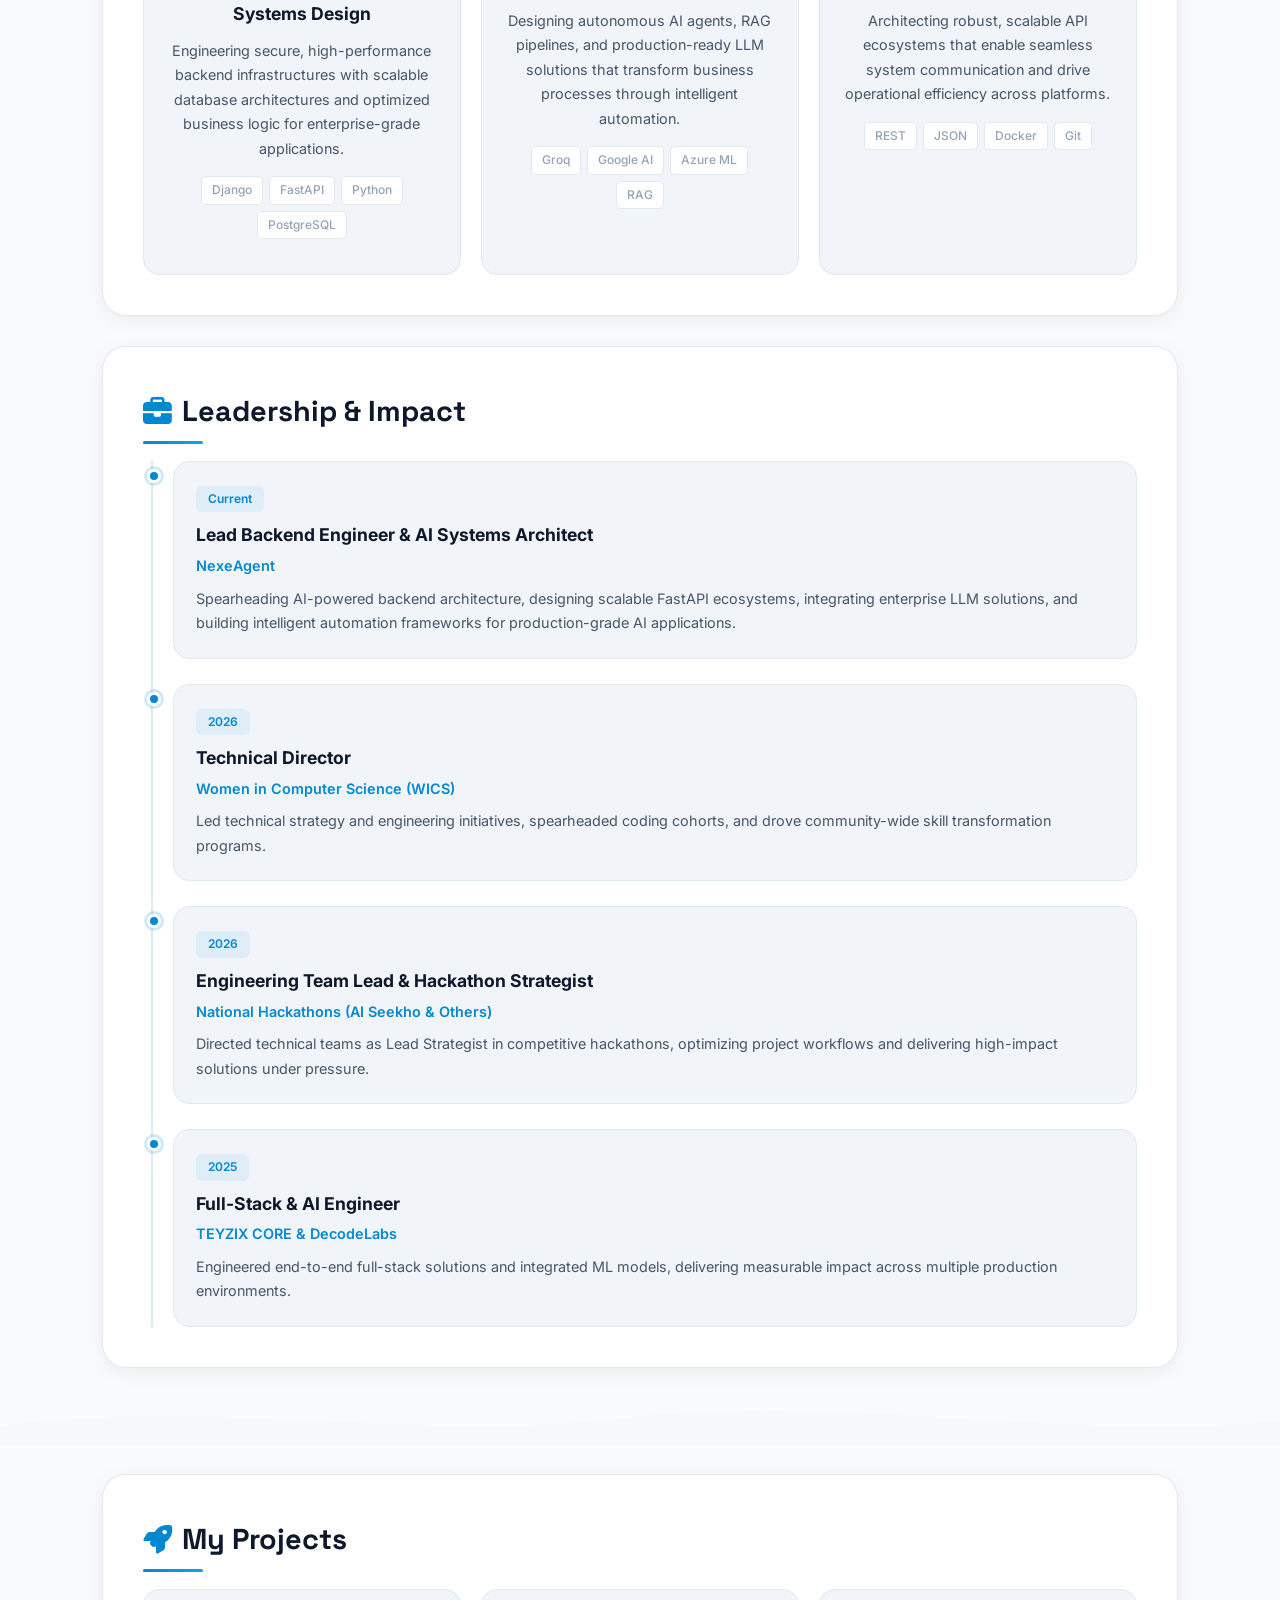
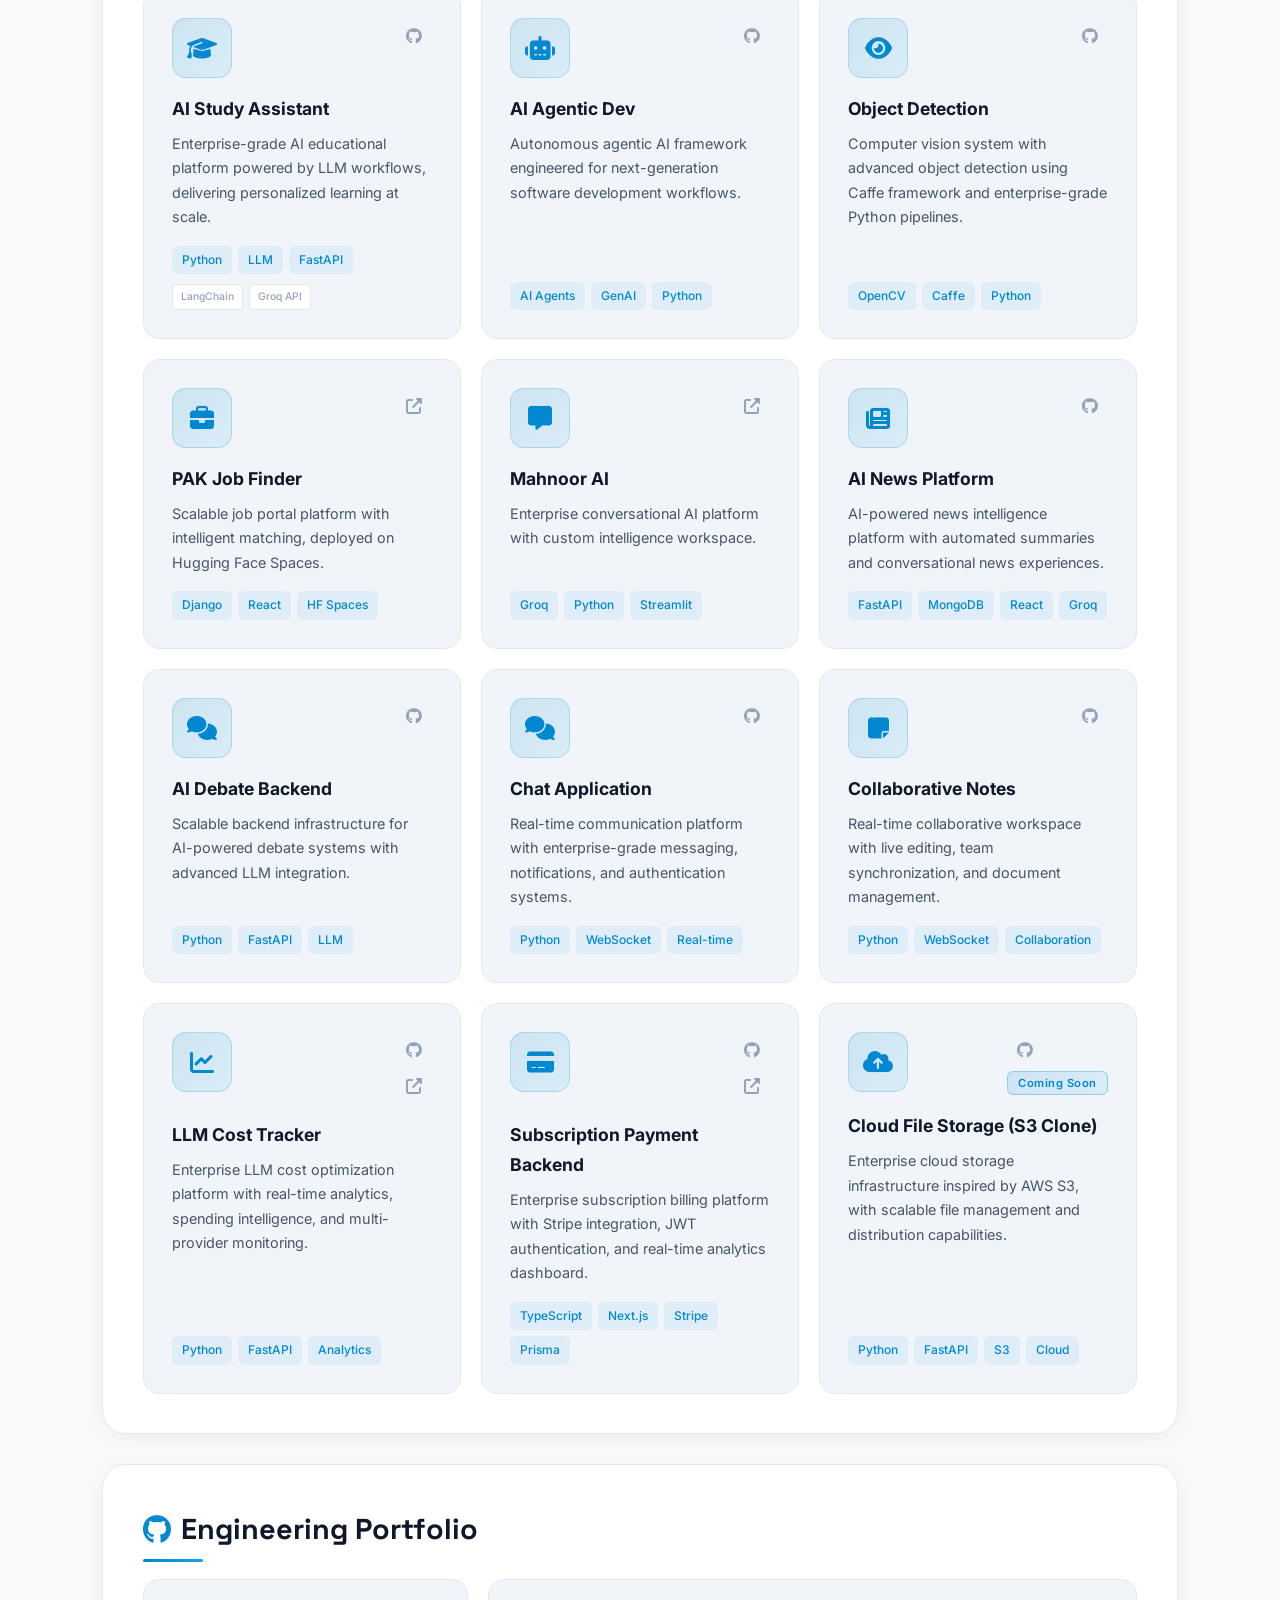
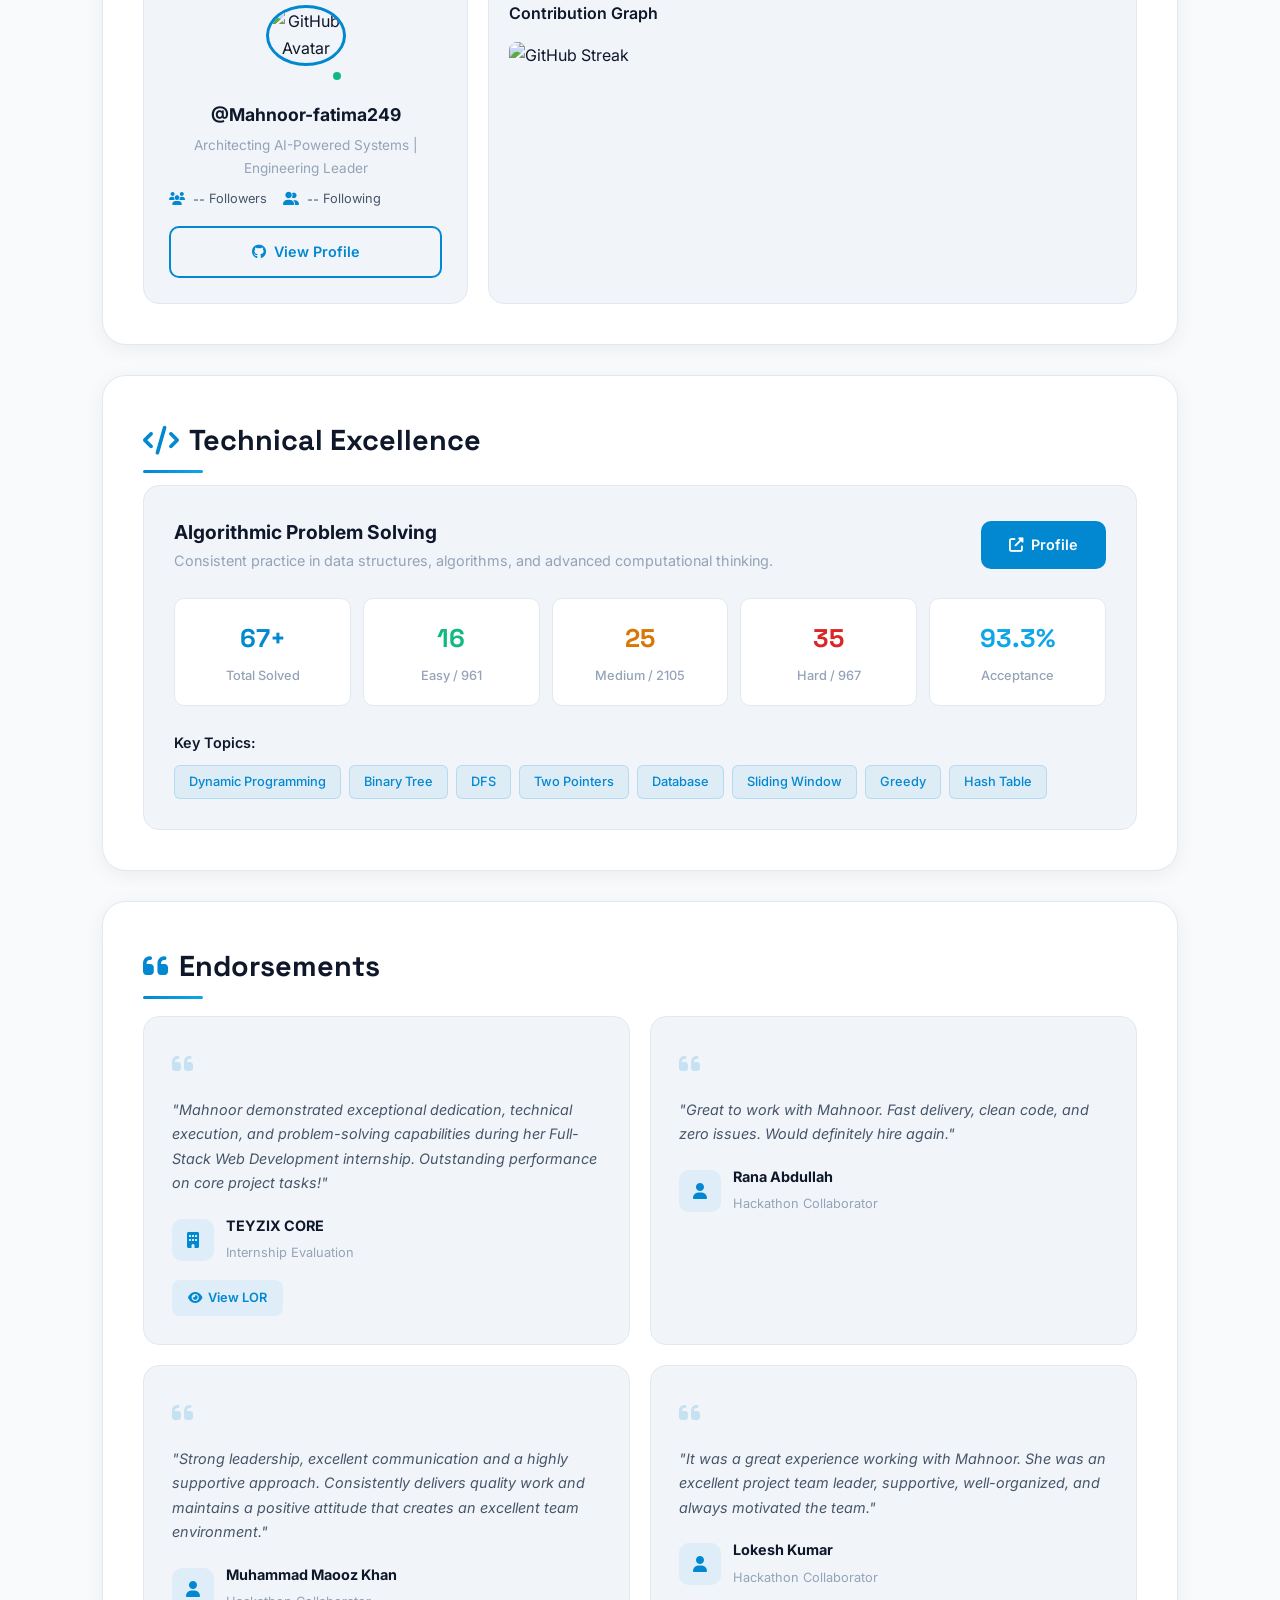
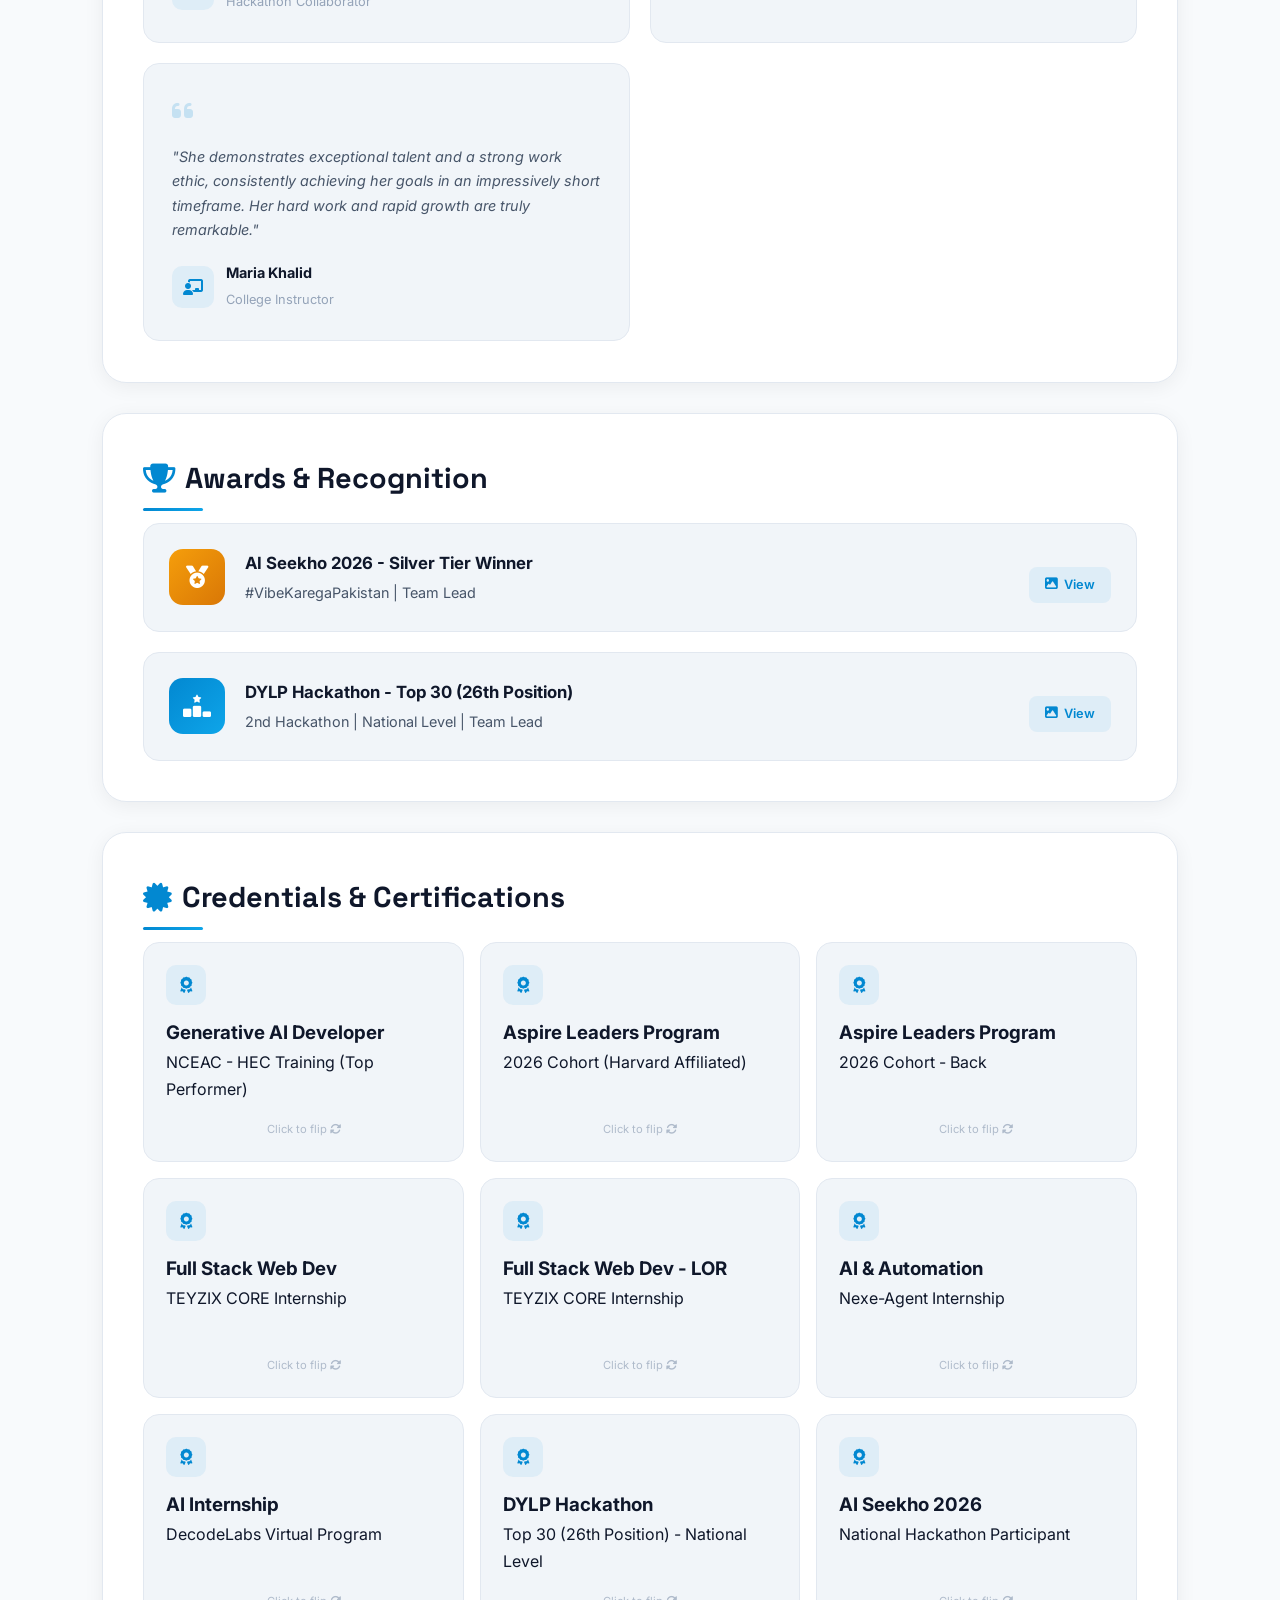
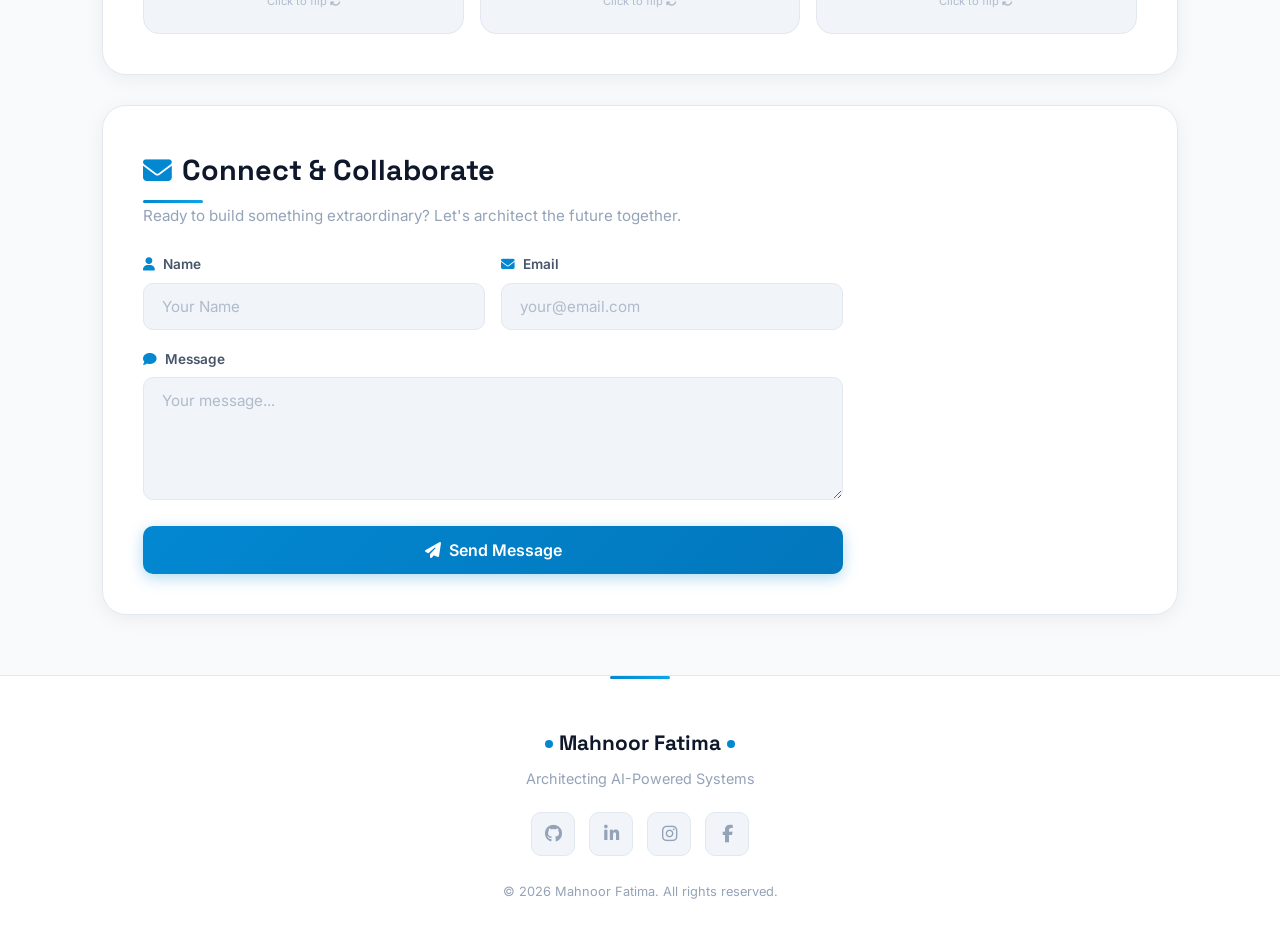
==== commit 431845f1: "upgrade: CEO-level portfolio transformation - professional language, enterprise tone, power words ac" ====
--- a/index.html
+++ b/index.html
@@ -4,10 +4,10 @@
     <meta charset="UTF-8">
     <meta name="viewport" content="width=device-width, initial-scale=1.0">
     <title>Mahnoor Fatima | AI & Backend Engineer</title>
-    <meta name="description" content="Mahnoor Fatima - Agentic AI Developer, Backend Engineer & Hackathon Leader. Building production-ready AI products at NexeAgent. 46+ repositories on GitHub.">
+    <meta name="description" content="Mahnoor Fatima - AI Architect, Backend Strategist & Engineering Leader. Architecting production-grade AI systems at NexeAgent. 46+ repositories on GitHub.">
     <link rel="icon" type="image/svg+xml" href="data:image/svg+xml,%3Csvg xmlns='http://www.w3.org/2000/svg' viewBox='0 0 100 100'%3E%3Cdefs%3E%3ClinearGradient id='g' x1='0%25' y1='0%25' x2='100%25' y2='100%25'%3E%3Cstop offset='0%25' stop-color='%230288d1'/%3E%3Cstop offset='100%25' stop-color='%230277bd'/%3E%3C/linearGradient%3E%3C/defs%3E%3Crect width='100' height='100' rx='22' fill='url(%23g)'/%3E%3Ctext x='50' y='62' text-anchor='middle' font-family='Arial,sans-serif' font-weight='900' font-size='42' fill='white' letter-spacing='-2'%3EMF%3C/text%3E%3C/svg%3E">
     <meta property="og:title" content="Mahnoor Fatima | AI & Backend Engineer">
-    <meta property="og:description" content="Agentic AI Developer, Backend Engineer & Hackathon Leader. Building production-ready AI products.">
+    <meta property="og:description" content="AI Architect & Backend Strategist. Engineering leader building production-grade intelligent systems.">
     <meta property="og:type" content="website">
     <meta name="theme-color" content="#0288d1">
     <link href="https://fonts.googleapis.com/css2?family=Inter:wght@300;400;500;600;700;800;900&family=Space+Grotesk:wght@400;500;600;700&display=swap" rel="stylesheet">
@@ -75,7 +75,7 @@
                 <h1 class="welcome-name">Mahnoor Fatima</h1>
                 <p class="welcome-role"><span class="typing-text" id="typingText"></span><span class="cursor">|</span></p>
             </div>
-            <p class="welcome-subtitle">Agentic AI Developer | Backend Engineer | Hackathon Leader</p>
+            <p class="welcome-subtitle">AI Architect & Backend Strategist | Engineering Leader | Innovation Driver</p>
             <div class="welcome-stats-row">
                 <div class="welcome-stat"><span class="welcome-stat-num">46+</span><span class="welcome-stat-label">Projects</span></div>
                 <div class="welcome-stat-divider"></div>
@@ -127,11 +127,11 @@
             <div class="hero-text-box reveal">
                 <span class="hero-badge"><i class="fas fa-code-branch"></i> 46+ Projects</span>
                 <h1 class="hero-title">Hi, I'm <span class="gradient-text">Mahnoor Fatima</span></h1>
-                <p class="tagline">Agentic AI & Backend Engineer</p>
-                <p class="hero-desc">I build production-ready AI systems and scalable backends. Currently building AI-powered products at <strong>NexeAgent</strong>. BSIT student at VU Pakistan. HEC GenAI Top Performer (96.08%). Former Technical Director at <strong>WICS</strong>.</p>
+                <p class="tagline">AI Architect & Backend Strategist</p>
+                <p class="hero-desc">AI Engineer & Backend Architect driving the future of intelligent systems — building scalable, production-grade platforms that power next-generation products. Leading AI innovation at NexeAgent, architecting autonomous agents, RAG pipelines, and enterprise LLM solutions. HEC GenAI Top Performer (96.08%) · Former Technical Director, WICS · BSIT, Virtual University of Pakistan.</p>
                 <div class="hero-highlights">
-                    <div class="highlight-chip"><i class="fas fa-code-branch"></i> 46+ Projects</div>
-                    <div class="highlight-chip"><i class="fas fa-robot"></i> AI/LLM Engineer</div>
+                    <div class="highlight-chip"><i class="fas fa-code-branch"></i> 46+ Projects Delivered</div>
+                    <div class="highlight-chip"><i class="fas fa-robot"></i> AI/LLM Systems Architect</div>
                     <div class="highlight-chip"><i class="fas fa-trophy"></i> Hackathon Team Lead</div>
                     <div class="highlight-chip"><i class="fas fa-star"></i> HEC Top Performer</div>
                 </div>
@@ -185,7 +185,7 @@
     <!-- Education Section -->
     <div class="wave-divider" aria-hidden="true"><svg viewBox="0 0 1200 50" preserveAspectRatio="none"><path d="M0,25 C300,0 600,50 900,25 C1050,10 1150,40 1200,25 L1200,50 L0,50 Z" fill="var(--bg-alt)" opacity="0.3"/></svg></div>
     <section id="education" class="container reveal" aria-label="Education">
-        <h2><i class="fas fa-graduation-cap" style="color: var(--accent); margin-right: 10px;"></i>Education</h2>
+        <h2><i class="fas fa-graduation-cap" style="color: var(--accent); margin-right: 10px;"></i>Academic Foundation</h2>
         <div class="timeline">
             <div class="timeline-item">
                 <div class="timeline-dot"></div>
@@ -201,7 +201,7 @@
 
     <!-- Skills Section -->
     <section id="skills" class="container reveal" aria-label="Skills and technologies">
-        <h2><i class="fas fa-wand-magic-sparkles" style="color: var(--accent); margin-right: 10px;"></i>Core Tech Stack & Skills</h2>
+        <h2><i class="fas fa-wand-magic-sparkles" style="color: var(--accent); margin-right: 10px;"></i>Core Competencies</h2>
         
         <!-- Interactive Skills Tree -->
         <div class="skills-tree-container">
@@ -347,7 +347,7 @@
             <div class="skill-tag"><i class="fas fa-table"></i><span>NumPy</span></div>
             <div class="skill-tag"><i class="fas fa-chart-bar"></i><span>Pandas</span></div>
         </div>
-        <h3 class="skills-subtitle">Soft Skills & Languages</h3>
+        <h3 class="skills-subtitle">Leadership & Communication</h3>
         <div class="skills-grid soft-skills">
             <div class="skill-tag soft"><i class="fas fa-users"></i><span>Team Leadership</span></div>
             <div class="skill-tag soft"><i class="fas fa-lightbulb"></i><span>Problem Solving</span></div>
@@ -360,28 +360,28 @@
     <!-- Services Section -->
     <div class="wave-divider" aria-hidden="true"><svg viewBox="0 0 1200 50" preserveAspectRatio="none"><path d="M0,25 C150,50 350,0 500,30 C700,55 900,5 1100,25 L1200,30 L1200,50 L0,50 Z" fill="var(--bg-alt)" opacity="0.4"/></svg></div>
     <section id="services" class="container reveal" aria-label="Services">
-        <h2><i class="fas fa-cubes" style="color: var(--accent); margin-right: 10px;"></i>What I Do</h2>
+        <h2><i class="fas fa-cubes" style="color: var(--accent); margin-right: 10px;"></i>Strategic Capabilities</h2>
         <div class="services-grid">
             <div class="service-card tilt-card glass-hover neon-glow">
                 <div class="service-icon-wrap"><i class="fas fa-server"></i></div>
-                <h3>Backend Development</h3>
-                <p>Building secure, scalable, and high-performance server-side architectures, business logic, and database management systems.</p>
+                <h3>Backend Architecture & Systems Design</h3>
+                <p>Engineering secure, high-performance backend infrastructures with scalable database architectures and optimized business logic for enterprise-grade applications.</p>
                 <div class="service-tools">
                     <span>Django</span><span>FastAPI</span><span>Python</span><span>PostgreSQL</span>
                 </div>
             </div>
             <div class="service-card tilt-card glass-hover neon-glow">
                 <div class="service-icon-wrap"><i class="fas fa-brain"></i></div>
-                <h3>Agentic AI & LLM Systems</h3>
-                <p>Building autonomous AI agents, RAG pipelines, LLM-powered applications, and production-ready GenAI solutions.</p>
+                <h3>Agentic AI & LLM Engineering</h3>
+                <p>Designing autonomous AI agents, RAG pipelines, and production-ready LLM solutions that transform business processes through intelligent automation.</p>
                 <div class="service-tools">
                     <span>Groq</span><span>Google AI</span><span>Azure ML</span><span>RAG</span>
                 </div>
             </div>
             <div class="service-card tilt-card glass-hover neon-glow">
                 <div class="service-icon-wrap"><i class="fas fa-network-wired"></i></div>
-                <h3>RESTful APIs & Integration</h3>
-                <p>Designing, building, and connecting robust APIs to ensure smooth communication between frontend and backend systems.</p>
+                <h3>API Strategy & Integration</h3>
+                <p>Architecting robust, scalable API ecosystems that enable seamless system communication and drive operational efficiency across platforms.</p>
                 <div class="service-tools">
                     <span>REST</span><span>JSON</span><span>Docker</span><span>Git</span>
                 </div>
@@ -391,15 +391,15 @@
 
     <!-- Experience Section -->
     <section id="experience" class="container reveal" aria-label="Professional experience">
-        <h2><i class="fas fa-briefcase" style="color: var(--accent); margin-right: 10px;"></i>Professional Experience</h2>
+        <h2><i class="fas fa-briefcase" style="color: var(--accent); margin-right: 10px;"></i>Leadership & Impact</h2>
         <div class="timeline">
             <div class="timeline-item">
                 <div class="timeline-dot"></div>
                 <div class="timeline-content">
                     <span class="timeline-date">Current</span>
-                    <h3>Backend Developer</h3>
+                    <h3>Lead Backend Engineer & AI Systems Architect</h3>
                     <p class="timeline-company">NexeAgent</p>
-                    <p class="timeline-desc">Developing AI-powered backend systems, building FastAPI APIs, integrating LLMs, and creating intelligent automation for production-ready AI applications.</p>
+                    <p class="timeline-desc">Spearheading AI-powered backend architecture, designing scalable FastAPI ecosystems, integrating enterprise LLM solutions, and building intelligent automation frameworks for production-grade AI applications.</p>
                 </div>
             </div>
             <div class="timeline-item">
@@ -408,25 +408,25 @@
                     <span class="timeline-date">2026</span>
                     <h3>Technical Director</h3>
                     <p class="timeline-company">Women in Computer Science (WICS)</p>
-                    <p class="timeline-desc">Led technical initiatives, coding cohorts, and community skill-building programs.</p>
+                    <p class="timeline-desc">Led technical strategy and engineering initiatives, spearheaded coding cohorts, and drove community-wide skill transformation programs.</p>
                 </div>
             </div>
             <div class="timeline-item">
                 <div class="timeline-dot"></div>
                 <div class="timeline-content">
                     <span class="timeline-date">2026</span>
-                    <h3>Team Lead & Hackathon Participant</h3>
+                    <h3>Engineering Team Lead & Hackathon Strategist</h3>
                     <p class="timeline-company">National Hackathons (AI Seekho & Others)</p>
-                    <p class="timeline-desc">Led technical teams as a Team Lead in competitive hackathons, managing project workflows and execution.</p>
+                    <p class="timeline-desc">Directed technical teams as Lead Strategist in competitive hackathons, optimizing project workflows and delivering high-impact solutions under pressure.</p>
                 </div>
             </div>
             <div class="timeline-item">
                 <div class="timeline-dot"></div>
                 <div class="timeline-content">
                     <span class="timeline-date">2025</span>
-                    <h3>Full-Stack & AI Intern</h3>
+                    <h3>Full-Stack & AI Engineer</h3>
                     <p class="timeline-company">TEYZIX CORE & DecodeLabs</p>
-                    <p class="timeline-desc">Completed full-stack development tasks and machine learning model integrations successfully.</p>
+                    <p class="timeline-desc">Engineered end-to-end full-stack solutions and integrated ML models, delivering measurable impact across multiple production environments.</p>
                 </div>
             </div>
         </div>
@@ -449,7 +449,7 @@
                     </div>
                 </div>
                 <h3>AI Study Assistant</h3>
-                <p>Smart educational assistant powered by LLM workflows for personalized learning.</p>
+                <p>Enterprise-grade AI educational platform powered by LLM workflows, delivering personalized learning at scale.</p>
                 <div class="project-tags">
                     <span>Python</span><span>LLM</span><span>FastAPI</span>
                 </div>
@@ -470,7 +470,7 @@
                     </div>
                 </div>
                 <h3>AI Agentic Dev</h3>
-                <p>Autonomous agentic workflows for software developers using GenAI APIs.</p>
+                <p>Autonomous agentic AI framework engineered for next-generation software development workflows.</p>
                 <div class="project-tags">
                     <span>AI Agents</span><span>GenAI</span><span>Python</span>
                 </div>
@@ -487,7 +487,7 @@
                     </div>
                 </div>
                 <h3>Object Detection</h3>
-                <p>Computer Vision model integration using Caffe framework & Python.</p>
+                <p>Computer vision system with advanced object detection using Caffe framework and enterprise-grade Python pipelines.</p>
                 <div class="project-tags">
                     <span>OpenCV</span><span>Caffe</span><span>Python</span>
                 </div>
@@ -504,7 +504,7 @@
                     </div>
                 </div>
                 <h3>PAK Job Finder</h3>
-                <p>Job portal application hosted on Hugging Face Spaces.</p>
+                <p>Scalable job portal platform with intelligent matching, deployed on Hugging Face Spaces.</p>
                 <div class="project-tags">
                     <span>Django</span><span>React</span><span>HF Spaces</span>
                 </div>
@@ -521,7 +521,7 @@
                     </div>
                 </div>
                 <h3>Mahnoor AI</h3>
-                <p>Custom conversational AI application workspace.</p>
+                <p>Enterprise conversational AI platform with custom intelligence workspace.</p>
                 <div class="project-tags">
                     <span>Groq</span><span>Python</span><span>Streamlit</span>
                 </div>
@@ -538,7 +538,7 @@
                     </div>
                 </div>
                 <h3>AI News Platform</h3>
-                <p>AI-powered news application with intelligent summaries and conversational news experiences.</p>
+                <p>AI-powered news intelligence platform with automated summaries and conversational news experiences.</p>
                 <div class="project-tags">
                     <span>FastAPI</span><span>MongoDB</span><span>React</span><span>Groq</span>
                 </div>
@@ -555,7 +555,7 @@
                     </div>
                 </div>
                 <h3>AI Debate Backend</h3>
-                <p>Backend APIs for AI-powered debates with LLM integration.</p>
+                <p>Scalable backend infrastructure for AI-powered debate systems with advanced LLM integration.</p>
                 <div class="project-tags">
                     <span>Python</span><span>FastAPI</span><span>LLM</span>
                 </div>
@@ -572,7 +572,7 @@
                     </div>
                 </div>
                 <h3>Chat Application</h3>
-                <p>Real-time chat application with messaging, notifications, and user authentication.</p>
+                <p>Real-time communication platform with enterprise-grade messaging, notifications, and authentication systems.</p>
                 <div class="project-tags">
                     <span>Python</span><span>WebSocket</span><span>Real-time</span>
                 </div>
@@ -589,7 +589,7 @@
                     </div>
                 </div>
                 <h3>Collaborative Notes</h3>
-                <p>Real-time collaborative note-taking app with live editing and team synchronization.</p>
+                <p>Real-time collaborative workspace with live editing, team synchronization, and document management.</p>
                 <div class="project-tags">
                     <span>Python</span><span>WebSocket</span><span>Collaboration</span>
                 </div>
@@ -607,7 +607,7 @@
                     </div>
                 </div>
                 <h3>LLM Cost Tracker</h3>
-                <p>Track and monitor LLM API costs across multiple providers with real-time analytics and spending alerts.</p>
+                <p>Enterprise LLM cost optimization platform with real-time analytics, spending intelligence, and multi-provider monitoring.</p>
                 <div class="project-tags">
                     <span>Python</span><span>FastAPI</span><span>Analytics</span>
                 </div>
@@ -625,7 +625,7 @@
                     </div>
                 </div>
                 <h3>Subscription Payment Backend</h3>
-                <p>Full-stack subscription billing system with Stripe integration, JWT auth, Prisma ORM & real-time dashboard.</p>
+                <p>Enterprise subscription billing platform with Stripe integration, JWT authentication, and real-time analytics dashboard.</p>
                 <div class="project-tags">
                     <span>TypeScript</span><span>Next.js</span><span>Stripe</span><span>Prisma</span>
                 </div>
@@ -643,7 +643,7 @@
                     </div>
                 </div>
                 <h3>Cloud File Storage (S3 Clone)</h3>
-                <p>Cloud-based file storage system inspired by AWS S3 with upload, download & file management capabilities.</p>
+                <p>Enterprise cloud storage infrastructure inspired by AWS S3, with scalable file management and distribution capabilities.</p>
                 <div class="project-tags">
                     <span>Python</span><span>FastAPI</span><span>S3</span><span>Cloud</span>
                 </div>
@@ -654,7 +654,7 @@
 
     <!-- GitHub Live Stats Section -->
     <section id="github-stats" class="container reveal" aria-label="GitHub Statistics">
-        <h2><i class="fab fa-github" style="color: var(--accent); margin-right: 10px;"></i>GitHub Activity</h2>
+        <h2><i class="fab fa-github" style="color: var(--accent); margin-right: 10px;"></i>Engineering Portfolio</h2>
         <div class="github-stats-wrapper">
             <div class="github-profile-card">
                 <div class="github-avatar-wrap">
@@ -663,7 +663,7 @@
                 </div>
                 <div class="github-profile-info">
                     <h3>@Mahnoor-fatima249</h3>
-                    <p class="github-bio">Building AI-Powered Products | Backend Engineer</p>
+                    <p class="github-bio">Architecting AI-Powered Systems | Engineering Leader</p>
                     <div class="github-profile-stats">
                         <span><i class="fas fa-users"></i> <span id="gh-followers" class="skeleton-text-sm">--</span> Followers</span>
                         <span><i class="fas fa-user-friends"></i> <span id="gh-following" class="skeleton-text-sm">--</span> Following</span>
@@ -682,12 +682,12 @@
 
     <!-- LeetCode Section -->
     <section id="leetcode" class="container reveal" aria-label="LeetCode progress">
-        <h2><i class="fas fa-code" style="color: var(--accent); margin-right: 10px;"></i>LeetCode Progress</h2>
+        <h2><i class="fas fa-code" style="color: var(--accent); margin-right: 10px;"></i>Technical Excellence</h2>
         <div class="leetcode-card">
             <div class="leetcode-header">
                 <div>
                     <h3>Algorithmic Problem Solving</h3>
-                    <p>Consistent practice focusing on data structures and advanced coding concepts.</p>
+                    <p>Consistent practice in data structures, algorithms, and advanced computational thinking.</p>
                 </div>
                 <a href="https://leetcode.com/u/JbP00b4yGi/" target="_blank" class="action-btn lc-btn"><i class="fas fa-external-link-alt"></i> Profile</a>
             </div>
@@ -716,7 +716,7 @@
 
     <!-- Testimonials -->
     <section id="testimonials" class="container reveal" aria-label="Recommendations and testimonials">
-        <h2><i class="fas fa-quote-left" style="color: var(--accent); margin-right: 10px;"></i>Recommendations</h2>
+        <h2><i class="fas fa-quote-left" style="color: var(--accent); margin-right: 10px;"></i>Endorsements</h2>
         <div class="testimonial-grid">
             <div class="testimonial-card tilt-card">
                 <div class="testimonial-quote"><i class="fas fa-quote-left"></i></div>
@@ -780,7 +780,7 @@
 
     <!-- Achievements -->
     <section id="achievements" class="container reveal" aria-label="Achievements and awards">
-        <h2><i class="fas fa-trophy" style="color: var(--accent); margin-right: 10px;"></i>Achievements & Awards</h2>
+        <h2><i class="fas fa-trophy" style="color: var(--accent); margin-right: 10px;"></i>Awards & Recognition</h2>
         <div class="achievement-grid">
             <div class="achievement-card">
                 <div class="achievement-icon"><i class="fas fa-medal"></i></div>
@@ -803,7 +803,7 @@
 
     <!-- Certifications -->
     <section id="certifications" class="container reveal" aria-label="Certifications">
-        <h2><i class="fas fa-certificate" style="color: var(--accent); margin-right: 10px;"></i>Certifications</h2>
+        <h2><i class="fas fa-certificate" style="color: var(--accent); margin-right: 10px;"></i>Credentials & Certifications</h2>
         <div class="cert-grid">
             <div class="flip-card">
                 <div class="flip-card-inner">
@@ -945,8 +945,8 @@
 
     <!-- Contact Section -->
     <section id="contact" class="container reveal" aria-label="Contact">
-        <h2><i class="fas fa-envelope" style="color: var(--accent); margin-right: 10px;"></i>Get In Touch</h2>
-        <p class="section-subtitle">Have a project in mind or want to collaborate? Drop a message!</p>
+        <h2><i class="fas fa-envelope" style="color: var(--accent); margin-right: 10px;"></i>Connect & Collaborate</h2>
+        <p class="section-subtitle">Ready to build something extraordinary? Let's architect the future together.</p>
         <form class="contact-form" action="https://formspree.io/f/xrenkkbz" method="POST" aria-label="Contact form">
             <div class="form-row">
                 <div class="form-group">
@@ -972,7 +972,7 @@
             <div class="footer-brand">
                 <span class="brand-dot"></span>Mahnoor Fatima<span class="brand-dot"></span>
             </div>
-            <p class="footer-tagline">Building AI-Powered Products</p>
+            <p class="footer-tagline">Architecting AI-Powered Systems</p>
             <div class="footer-socials">
                 <a href="https://github.com/Mahnoor-fatima249" target="_blank"><i class="fab fa-github"></i></a>
                 <a href="https://www.linkedin.com/in/mahnoor-fatima-529b91301/" target="_blank"><i class="fab fa-linkedin-in"></i></a>
@@ -1013,7 +1013,7 @@
                 <div class="chatbot-message bot">
                     <div class="chatbot-msg-avatar"><i class="fas fa-robot"></i></div>
                     <div class="chatbot-msg-content">
-                        <p>Hi! I'm Mahnoor's AI assistant. Ask me anything about her skills, projects, or experience!</p>
+                        <p>Hi! I'm Mahnoor's AI assistant. Ask me about her engineering vision, technical leadership, or strategic capabilities.</p>
                     </div>
                 </div>
             </div>
--- a/style.css
+++ b/style.css
@@ -327,11 +327,17 @@
     max-width: 520px;
     width: 90%;
     background: var(--bg-card);
-    backdrop-filter: blur(20px);
+    backdrop-filter: blur(24px) saturate(180%);
+    -webkit-backdrop-filter: blur(24px) saturate(180%);
     border-radius: var(--radius-xl);
     box-shadow: var(--shadow-xl);
     border: 1px solid var(--border);
     animation: fadeInScale 0.8s ease-out;
+}
+
+[data-theme="dark"] .welcome-card {
+    background: var(--bg-card);
+    border-color: var(--border);
 }
 
 .welcome-avatar-ring {
@@ -904,7 +910,9 @@
     border-radius: var(--radius-md);
     border: 1px solid var(--border);
     background: var(--bg-alt);
-    transition: all var(--transition);
+    backdrop-filter: blur(12px);
+    -webkit-backdrop-filter: blur(12px);
+    transition: all 0.4s cubic-bezier(0.175, 0.885, 0.32, 1.275);
     position: relative;
     overflow: hidden;
 }
@@ -1701,6 +1709,18 @@
 .testimonial-card.glass-hover {
     position: relative;
     overflow: hidden;
+    background: var(--bg-alt);
+    border: 1px solid var(--border);
+    backdrop-filter: blur(12px);
+    -webkit-backdrop-filter: blur(12px);
+    transition: transform 0.4s cubic-bezier(0.175, 0.885, 0.32, 1.275), box-shadow 0.4s ease, border-color 0.4s ease;
+}
+
+[data-theme="dark"] .service-card.glass-hover,
+[data-theme="dark"] .project-card.glass-hover,
+[data-theme="dark"] .testimonial-card.glass-hover {
+    background: var(--bg-alt);
+    border-color: var(--border);
 }
 
 .service-card.glass-hover::after,
@@ -1712,7 +1732,7 @@
     left: 0;
     right: 0;
     bottom: 0;
-    background: linear-gradient(135deg, rgba(255,255,255,0.1) 0%, rgba(255,255,255,0.05) 100%);
+    background: linear-gradient(135deg, rgba(255,255,255,0.15) 0%, rgba(255,255,255,0.05) 100%);
     backdrop-filter: blur(0px);
     -webkit-backdrop-filter: blur(0px);
     opacity: 0;
@@ -1724,31 +1744,34 @@
 [data-theme="dark"] .service-card.glass-hover::after,
 [data-theme="dark"] .project-card.glass-hover::after,
 [data-theme="dark"] .testimonial-card.glass-hover::after {
-    background: linear-gradient(135deg, rgba(255,255,255,0.05) 0%, rgba(255,255,255,0.02) 100%);
+    background: linear-gradient(135deg, rgba(255,255,255,0.08) 0%, rgba(255,255,255,0.02) 100%);
 }
 
 .service-card.glass-hover:hover::after,
 .project-card.glass-hover:hover::after,
 .testimonial-card.glass-hover:hover::after {
     opacity: 1;
-    backdrop-filter: blur(8px);
-    -webkit-backdrop-filter: blur(8px);
+    backdrop-filter: blur(16px);
+    -webkit-backdrop-filter: blur(16px);
 }
 
 .service-card.glass-hover:hover,
 .project-card.glass-hover:hover,
 .testimonial-card.glass-hover:hover {
-    background: rgba(255, 255, 255, 0.6);
-    border-color: rgba(255, 255, 255, 0.3);
-    box-shadow: 0 8px 32px rgba(0, 0, 0, 0.1), inset 0 0 20px rgba(255, 255, 255, 0.1);
+    transform: translateY(-8px) scale(1.02);
+    border-color: var(--accent);
+    box-shadow:
+        0 20px 60px rgba(2, 136, 209, 0.12),
+        0 8px 32px rgba(0, 0, 0, 0.06);
 }
 
 [data-theme="dark"] .service-card.glass-hover:hover,
 [data-theme="dark"] .project-card.glass-hover:hover,
 [data-theme="dark"] .testimonial-card.glass-hover:hover {
-    background: rgba(15, 26, 40, 0.7);
-    border-color: rgba(255, 255, 255, 0.08);
-    box-shadow: 0 8px 32px rgba(0, 0, 0, 0.3), inset 0 0 20px rgba(255, 255, 255, 0.03);
+    border-color: var(--accent);
+    box-shadow:
+        0 20px 60px rgba(2, 136, 209, 0.2),
+        0 8px 32px rgba(0, 0, 0, 0.3);
 }
 
 /* ============================================
@@ -2364,6 +2387,89 @@
     0% { background-position: 0% 50%; }
     50% { background-position: 100% 50%; }
     100% { background-position: 0% 50%; }
+}
+
+/* ============================================
+    3D CARD SHINE EFFECT
+    ============================================ */
+.project-card.tilt-card::after {
+    content: '';
+    position: absolute;
+    top: 0;
+    left: -100%;
+    width: 60%;
+    height: 100%;
+    background: linear-gradient(
+        90deg,
+        transparent,
+        rgba(255, 255, 255, 0.08),
+        transparent
+    );
+    transition: left 0.7s ease;
+    pointer-events: none;
+    z-index: 2;
+}
+
+.project-card.tilt-card:hover::after {
+    left: 130%;
+}
+
+/* ============================================
+    NEON GLOW PULSE
+    ============================================ */
+.neon-glow {
+    transition: box-shadow 0.4s ease;
+}
+
+.neon-glow:hover {
+    box-shadow:
+        0 0 15px rgba(2, 136, 209, 0.2),
+        0 0 30px rgba(2, 136, 209, 0.1),
+        0 20px 60px rgba(0, 0, 0, 0.1);
+}
+
+[data-theme="dark"] .neon-glow:hover {
+    box-shadow:
+        0 0 20px rgba(2, 136, 209, 0.3),
+        0 0 40px rgba(2, 136, 209, 0.15),
+        0 20px 60px rgba(0, 0, 0, 0.4);
+}
+
+/* ============================================
+    FLOATING ANIMATION
+    ============================================ */
+@keyframes float {
+    0%, 100% { transform: translateY(0px); }
+    50% { transform: translateY(-10px); }
+}
+
+@keyframes floatSlow {
+    0%, 100% { transform: translateY(0px) rotate(0deg); }
+    50% { transform: translateY(-15px) rotate(2deg); }
+}
+
+.hero-image-box {
+    animation: floatSlow 6s ease-in-out infinite;
+}
+
+.bg-orb {
+    animation: float 8s ease-in-out infinite;
+}
+
+.bg-orb-2 {
+    animation-delay: -3s;
+}
+
+.bg-orb-3 {
+    animation-delay: -5s;
+}
+
+/* ============================================
+    GLASS NAV ENHANCED
+    ============================================ */
+nav {
+    backdrop-filter: blur(20px) saturate(180%);
+    -webkit-backdrop-filter: blur(20px) saturate(180%);
 }
 
 /* ============================================
@@ -3629,3 +3735,172 @@
         transition-duration: 0.01ms !important;
     }
 }
+
+/* ============================================
+    MODERN ENHANCEMENTS
+    ============================================ */
+
+/* Glowing Stat Boxes */
+    content: '';
+    position: absolute;
+    top: 0;
+    left: 0;
+    right: 0;
+    height: 3px;
+    background: linear-gradient(90deg, transparent, var(--accent), transparent);
+    opacity: 0;
+    transition: opacity 0.4s ease;
+}
+
+.stat-box:hover::before {
+    opacity: 1;
+}
+
+.stat-box:hover {
+    transform: translateY(-6px) scale(1.03);
+    box-shadow: 0 20px 50px rgba(2, 136, 209, 0.15);
+}
+
+.stat-icon {
+    font-size: 1.8rem;
+    color: var(--accent);
+    margin-bottom: 10px;
+    transition: transform 0.4s ease;
+}
+
+.stat-box:hover .stat-icon {
+    transform: scale(1.2) rotate(5deg);
+}
+
+/* Enhanced Skill Tags */
+.skill-tag {
+    transition: all 0.3s cubic-bezier(0.175, 0.885, 0.32, 1.275);
+}
+
+.skill-tag:hover {
+    transform: translateY(-4px) scale(1.08);
+    box-shadow: 0 8px 25px rgba(2, 136, 209, 0.2);
+}
+
+/* Glowing Section Headers */
+section h2 {
+    position: relative;
+    display: inline-block;
+}
+
+section h2::after {
+    content: '';
+    position: absolute;
+    bottom: -8px;
+    left: 0;
+    width: 60px;
+    height: 3px;
+    background: linear-gradient(90deg, var(--accent), var(--accent-light));
+    border-radius: 2px;
+    transition: width 0.4s ease;
+}
+
+section h2:hover::after {
+    width: 100%;
+}
+
+/* Smooth Card Entry Animation */
+@keyframes cardEntry {
+    from {
+        opacity: 0;
+        transform: translateY(30px) scale(0.95);
+    }
+    to {
+        opacity: 1;
+        transform: translateY(0) scale(1);
+    }
+}
+
+.project-card,
+.service-card,
+.testimonial-card {
+    animation: cardEntry 0.6s ease-out both;
+}
+
+.project-card:nth-child(1) { animation-delay: 0.05s; }
+.project-card:nth-child(2) { animation-delay: 0.1s; }
+.project-card:nth-child(3) { animation-delay: 0.15s; }
+.project-card:nth-child(4) { animation-delay: 0.2s; }
+.project-card:nth-child(5) { animation-delay: 0.25s; }
+.project-card:nth-child(6) { animation-delay: 0.3s; }
+.project-card:nth-child(7) { animation-delay: 0.35s; }
+.project-card:nth-child(8) { animation-delay: 0.4s; }
+.project-card:nth-child(9) { animation-delay: 0.45s; }
+.project-card:nth-child(10) { animation-delay: 0.5s; }
+.project-card:nth-child(11) { animation-delay: 0.55s; }
+.project-card:nth-child(12) { animation-delay: 0.6s; }
+
+/* Enhanced Timeline */
+.timeline-dot {
+    transition: all 0.3s ease;
+}
+
+.timeline-item:hover .timeline-dot {
+    transform: scale(1.5);
+    box-shadow: 0 0 20px rgba(2, 136, 209, 0.4);
+}
+
+.timeline-item:hover .timeline-content {
+    transform: translateX(8px);
+    box-shadow: var(--shadow-lg);
+}
+
+.timeline-content {
+    transition: all 0.3s ease;
+}
+
+/* Glowing Accent Buttons */
+.primary-btn {
+    position: relative;
+    overflow: hidden;
+}
+
+.primary-btn::before {
+    content: '';
+    position: absolute;
+    top: 50%;
+    left: 50%;
+    width: 0;
+    height: 0;
+    background: rgba(255, 255, 255, 0.2);
+    border-radius: 50%;
+    transform: translate(-50%, -50%);
+    transition: width 0.6s ease, height 0.6s ease;
+}
+
+.primary-btn:hover::before {
+    width: 300px;
+    height: 300px;
+}
+
+/* Smooth Page Load */
+@keyframes smoothFadeIn {
+    from { opacity: 0; transform: translateY(20px); }
+    to { opacity: 1; transform: translateY(0); }
+}
+
+.hero-content {
+    animation: smoothFadeIn 1s ease-out 0.3s both;
+}
+
+/* Glassmorphism Hero Badge */
+.hero-badge {
+    background: rgba(2, 136, 209, 0.1);
+    backdrop-filter: blur(8px);
+    border: 1px solid rgba(2, 136, 209, 0.2);
+}
+
+/* Enhanced Project Placeholder */
+.project-placeholder-img {
+    transition: all 0.4s cubic-bezier(0.175, 0.885, 0.32, 1.275);
+}
+
+.project-card:hover .project-placeholder-img {
+    transform: scale(1.15) rotate(5deg);
+    box-shadow: 0 8px 25px rgba(2, 136, 209, 0.3);
+}
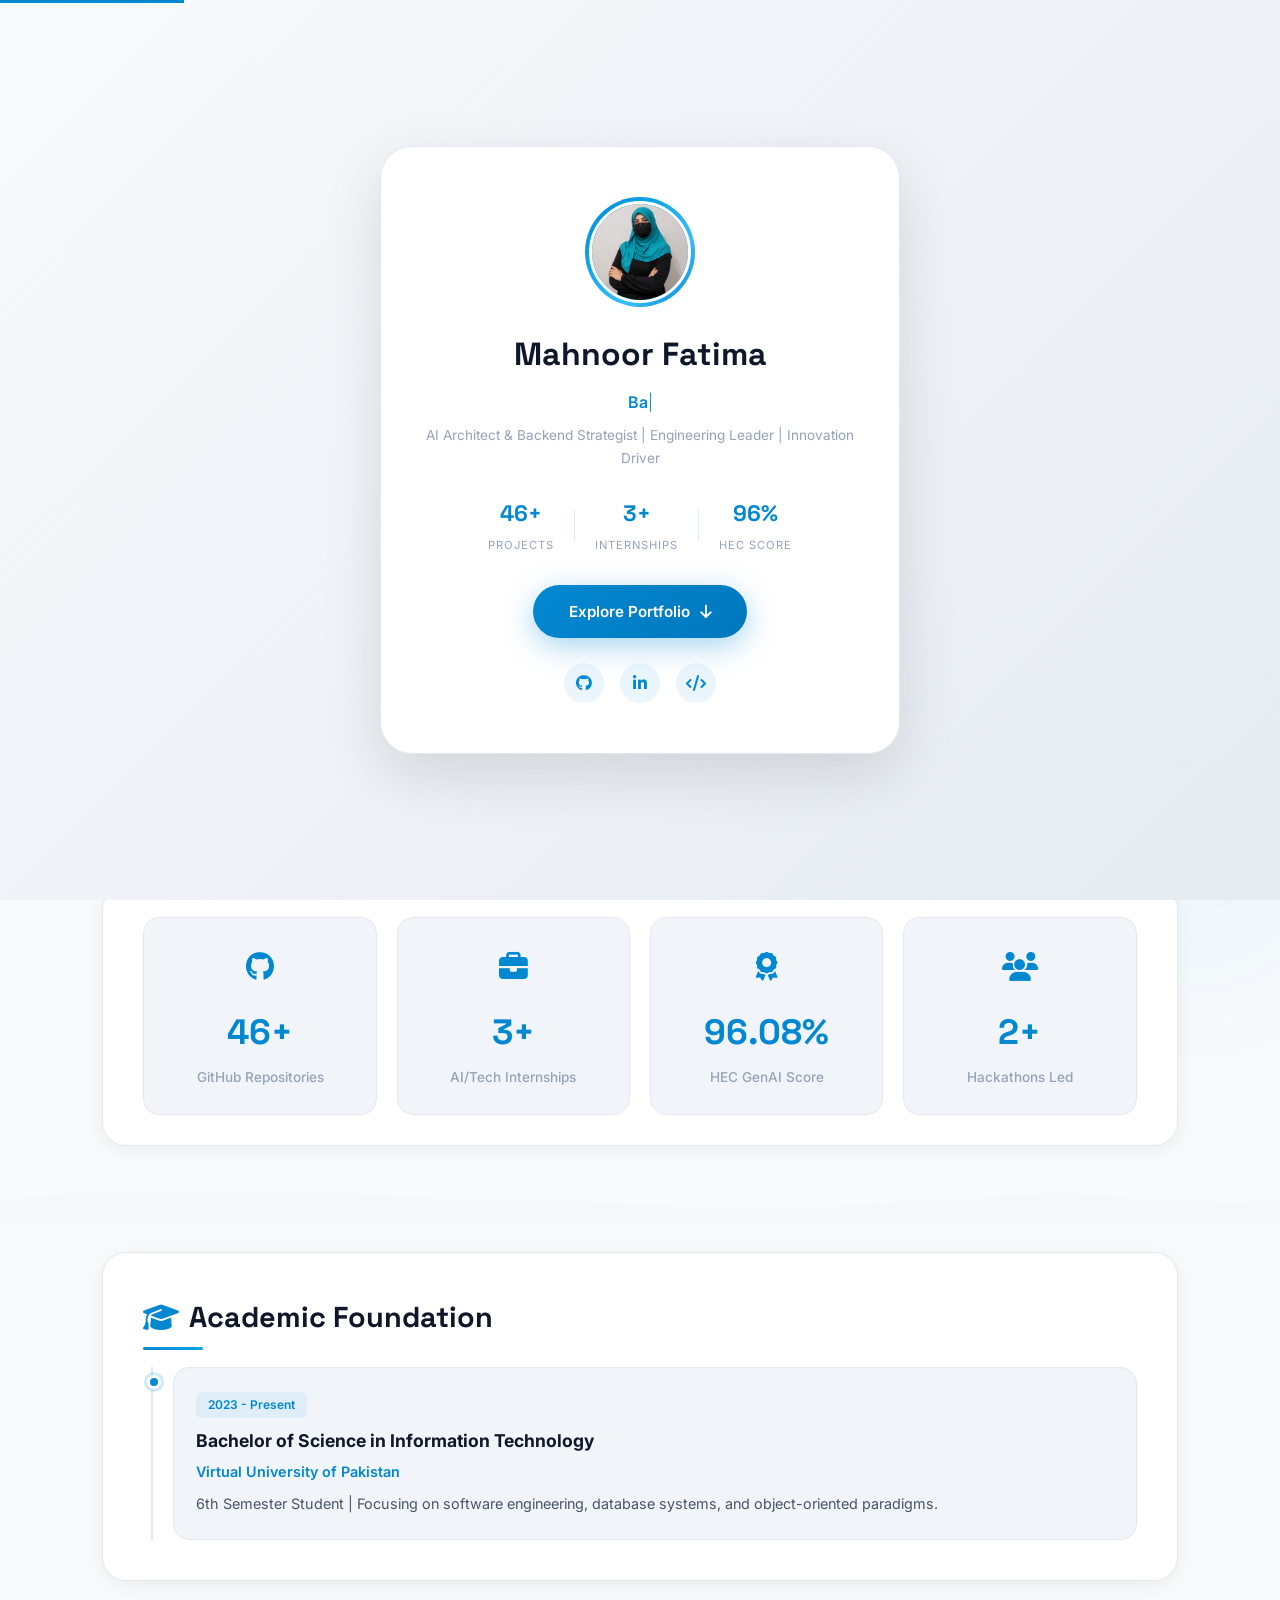
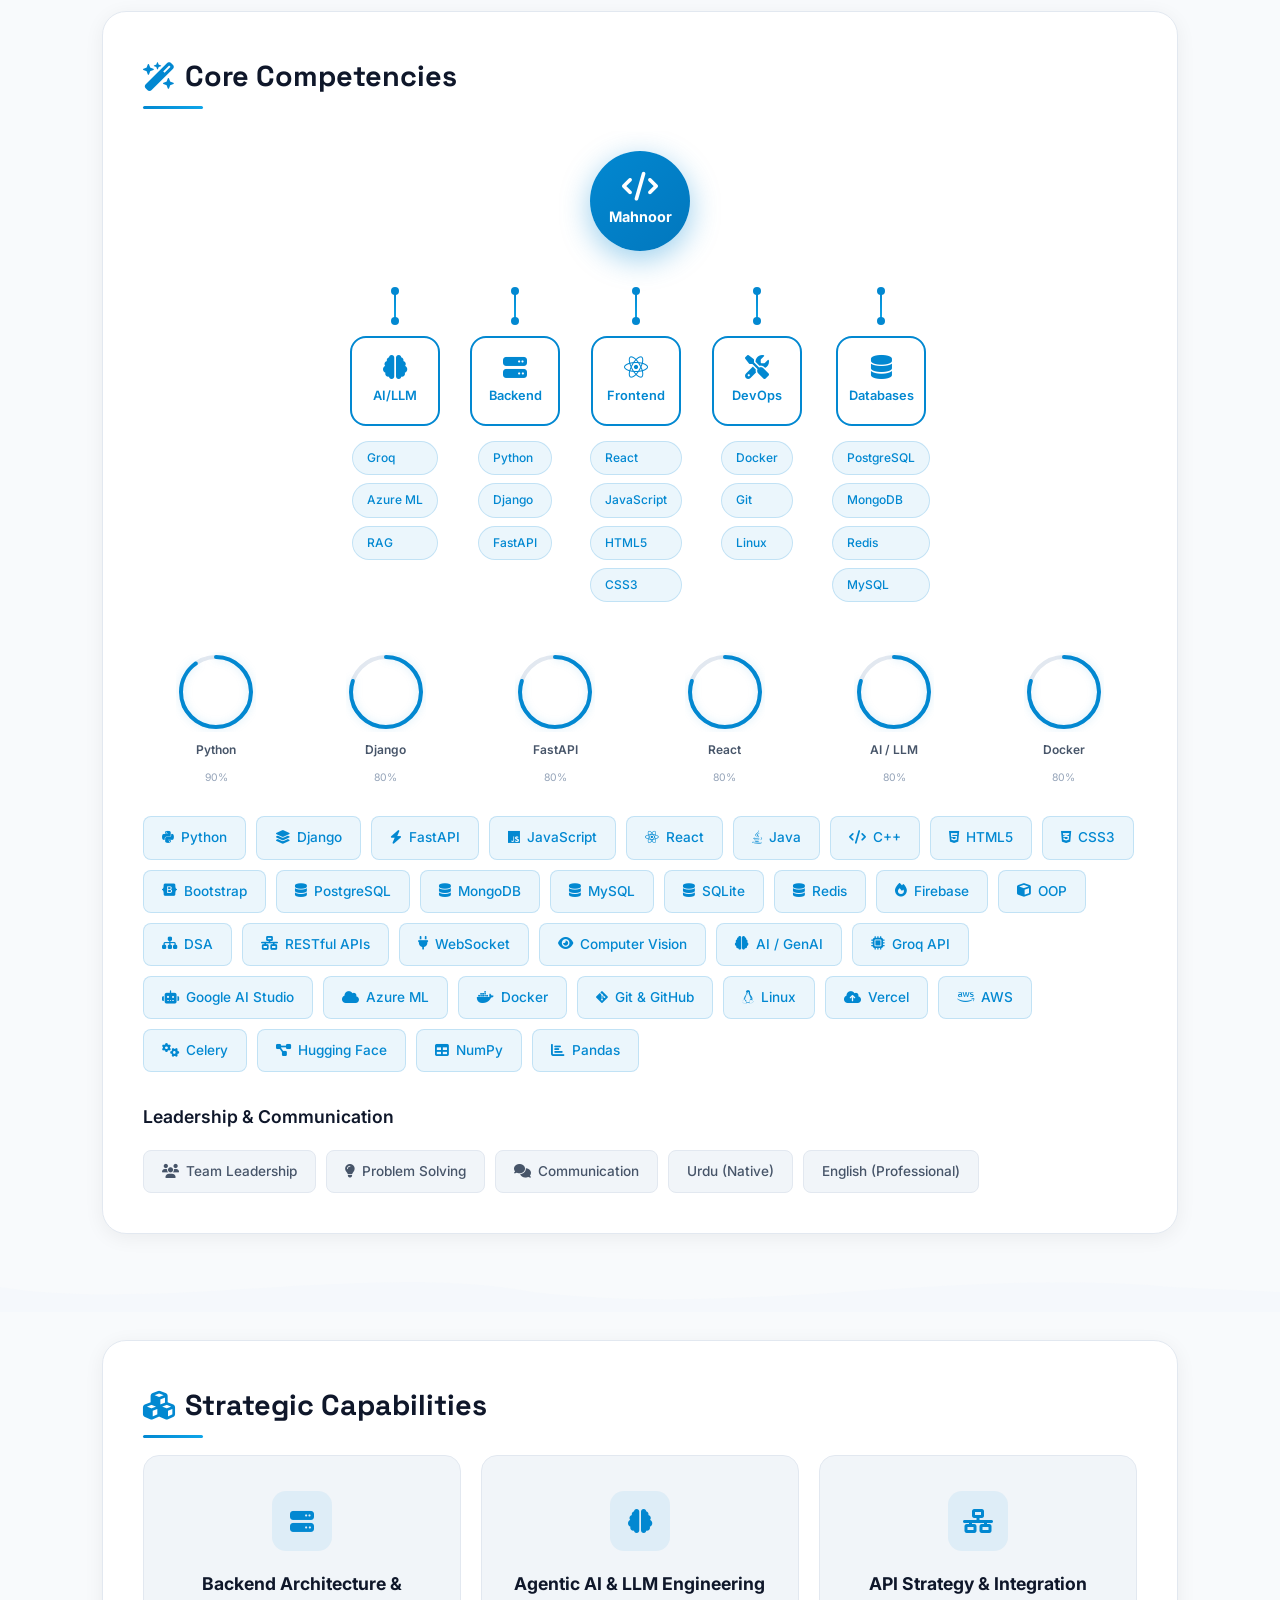
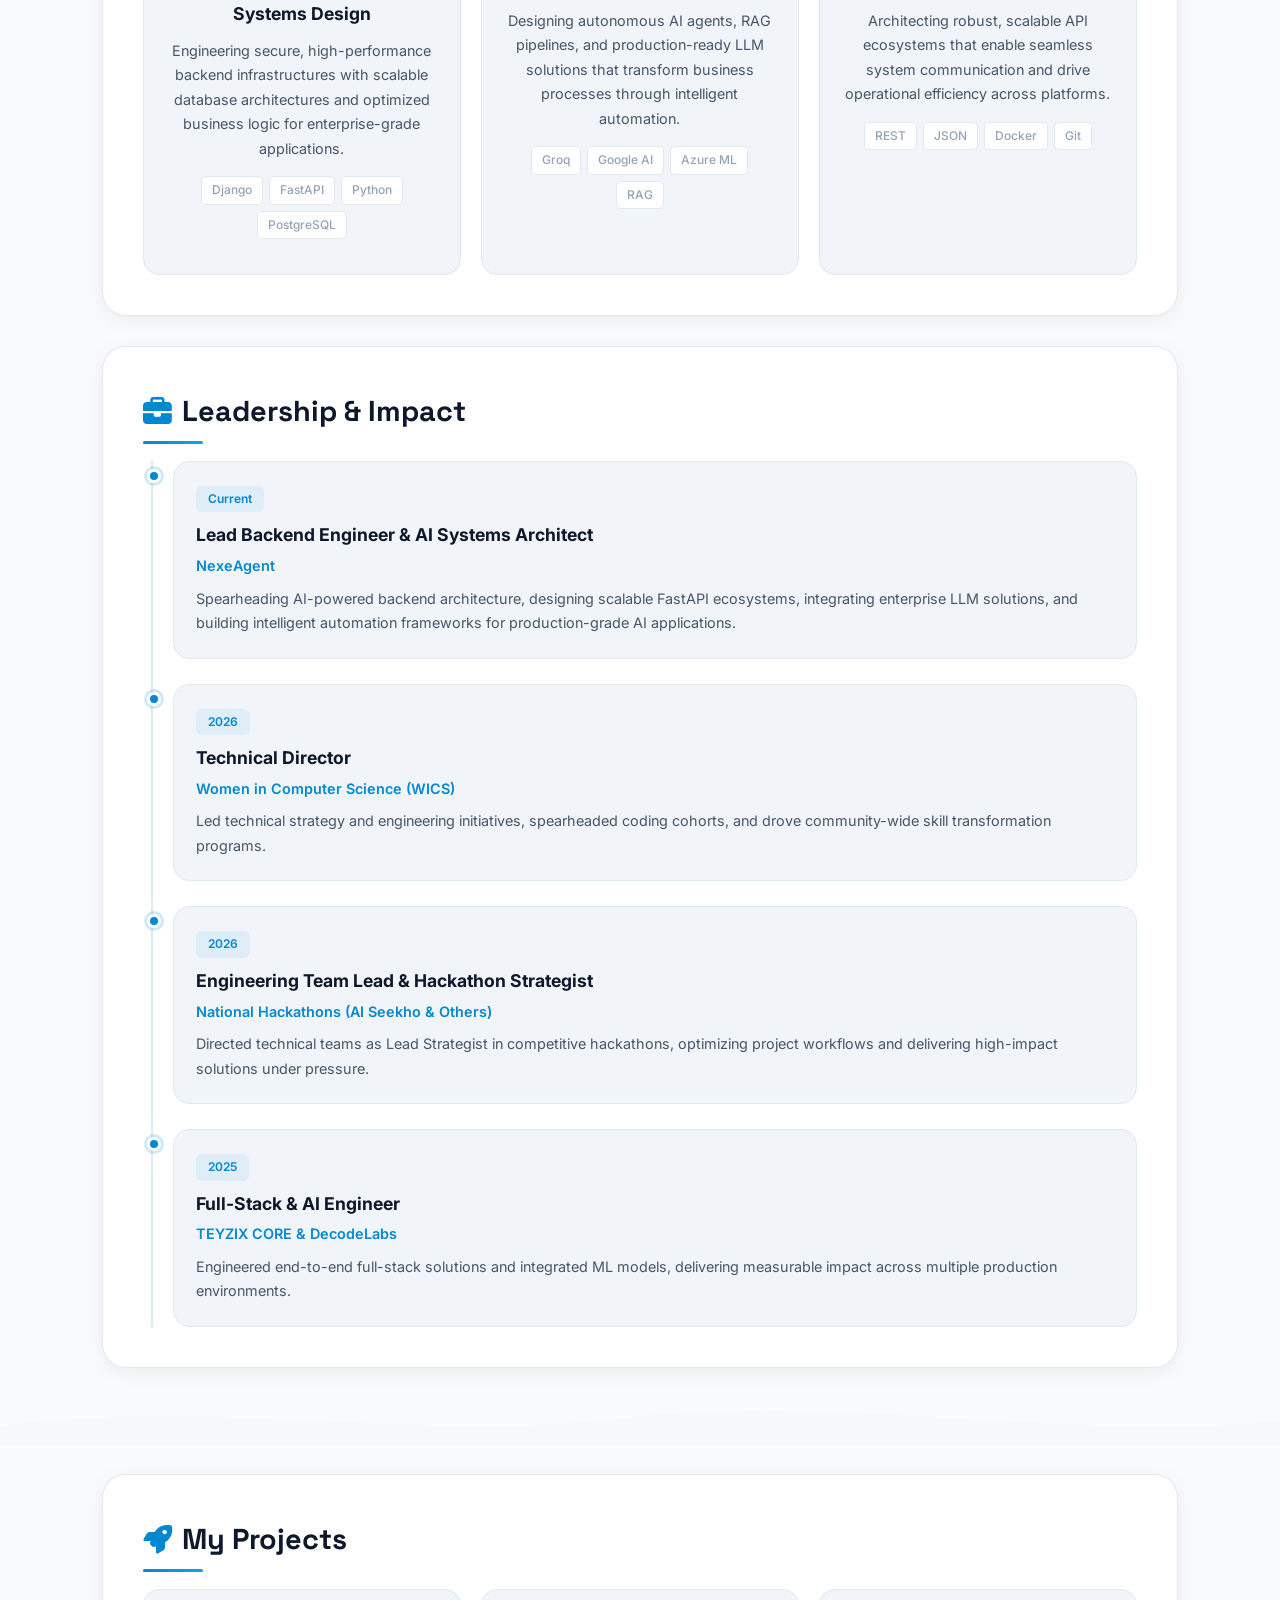
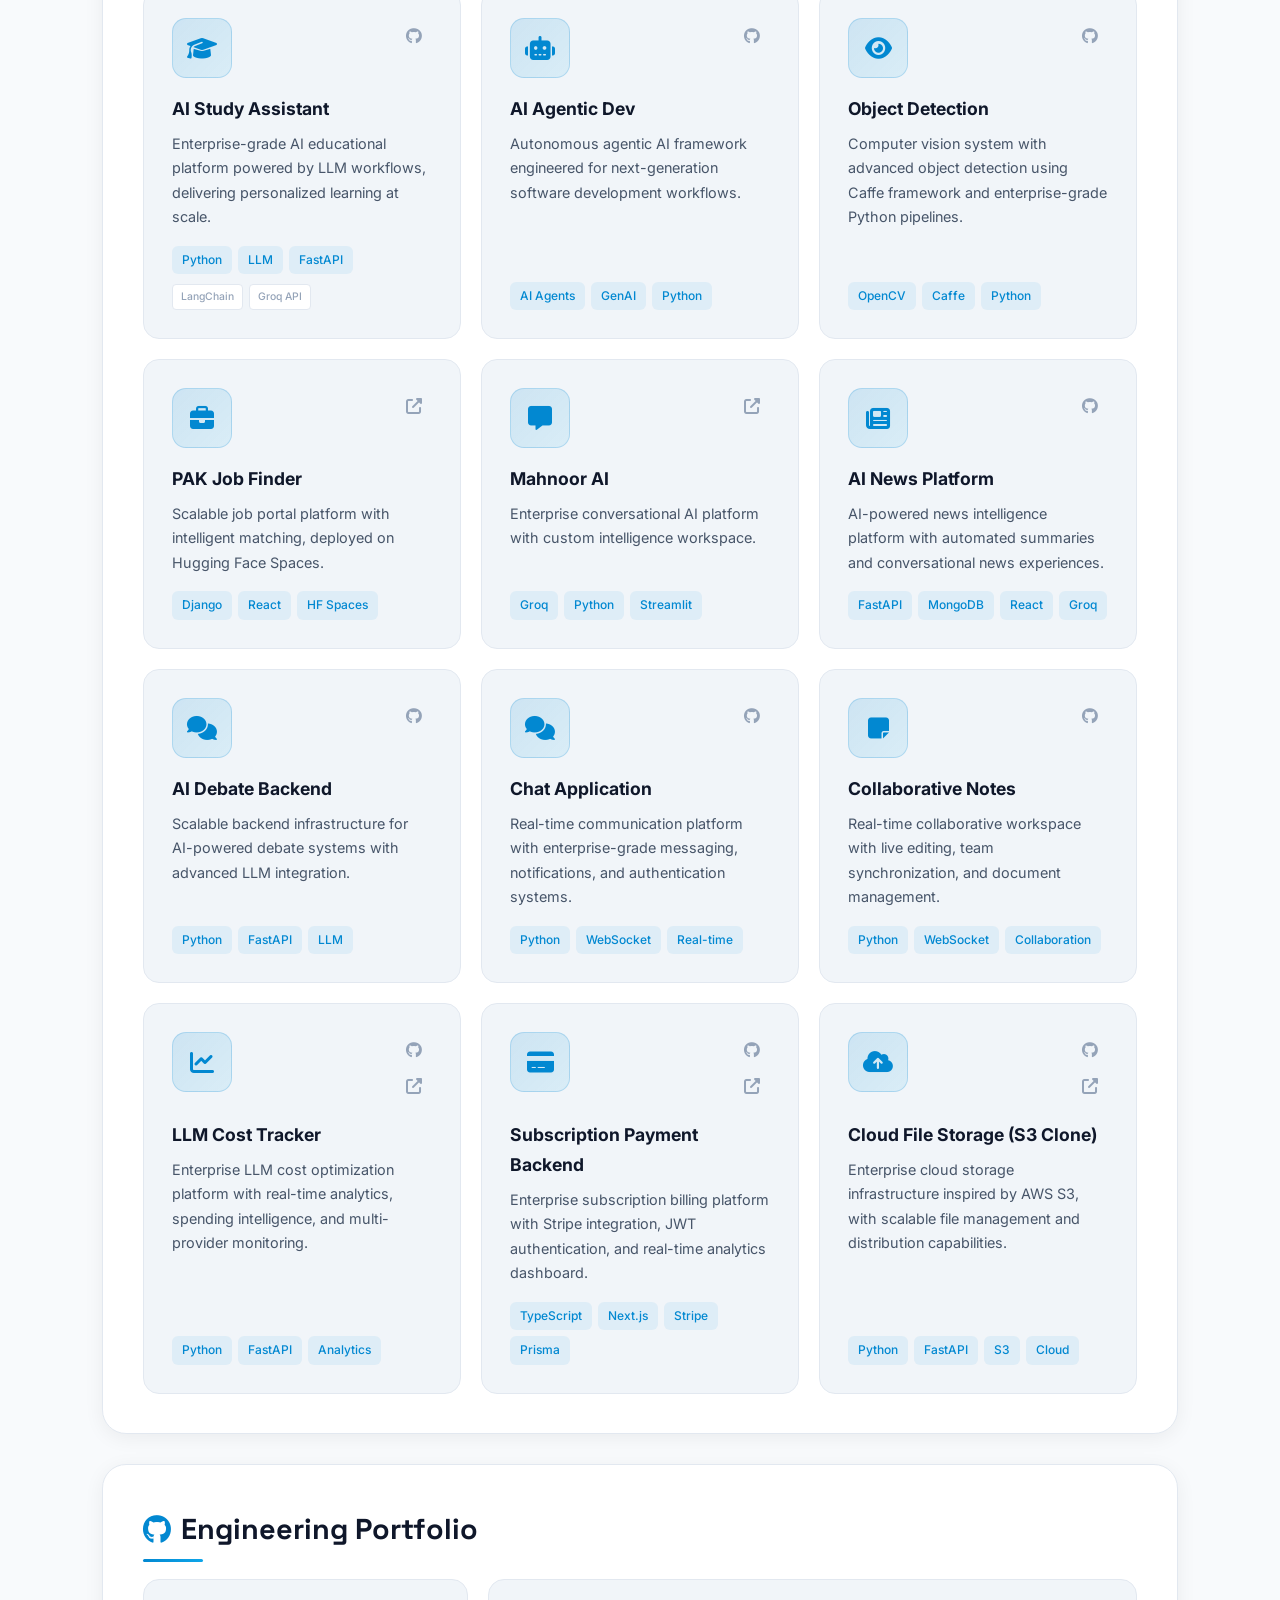
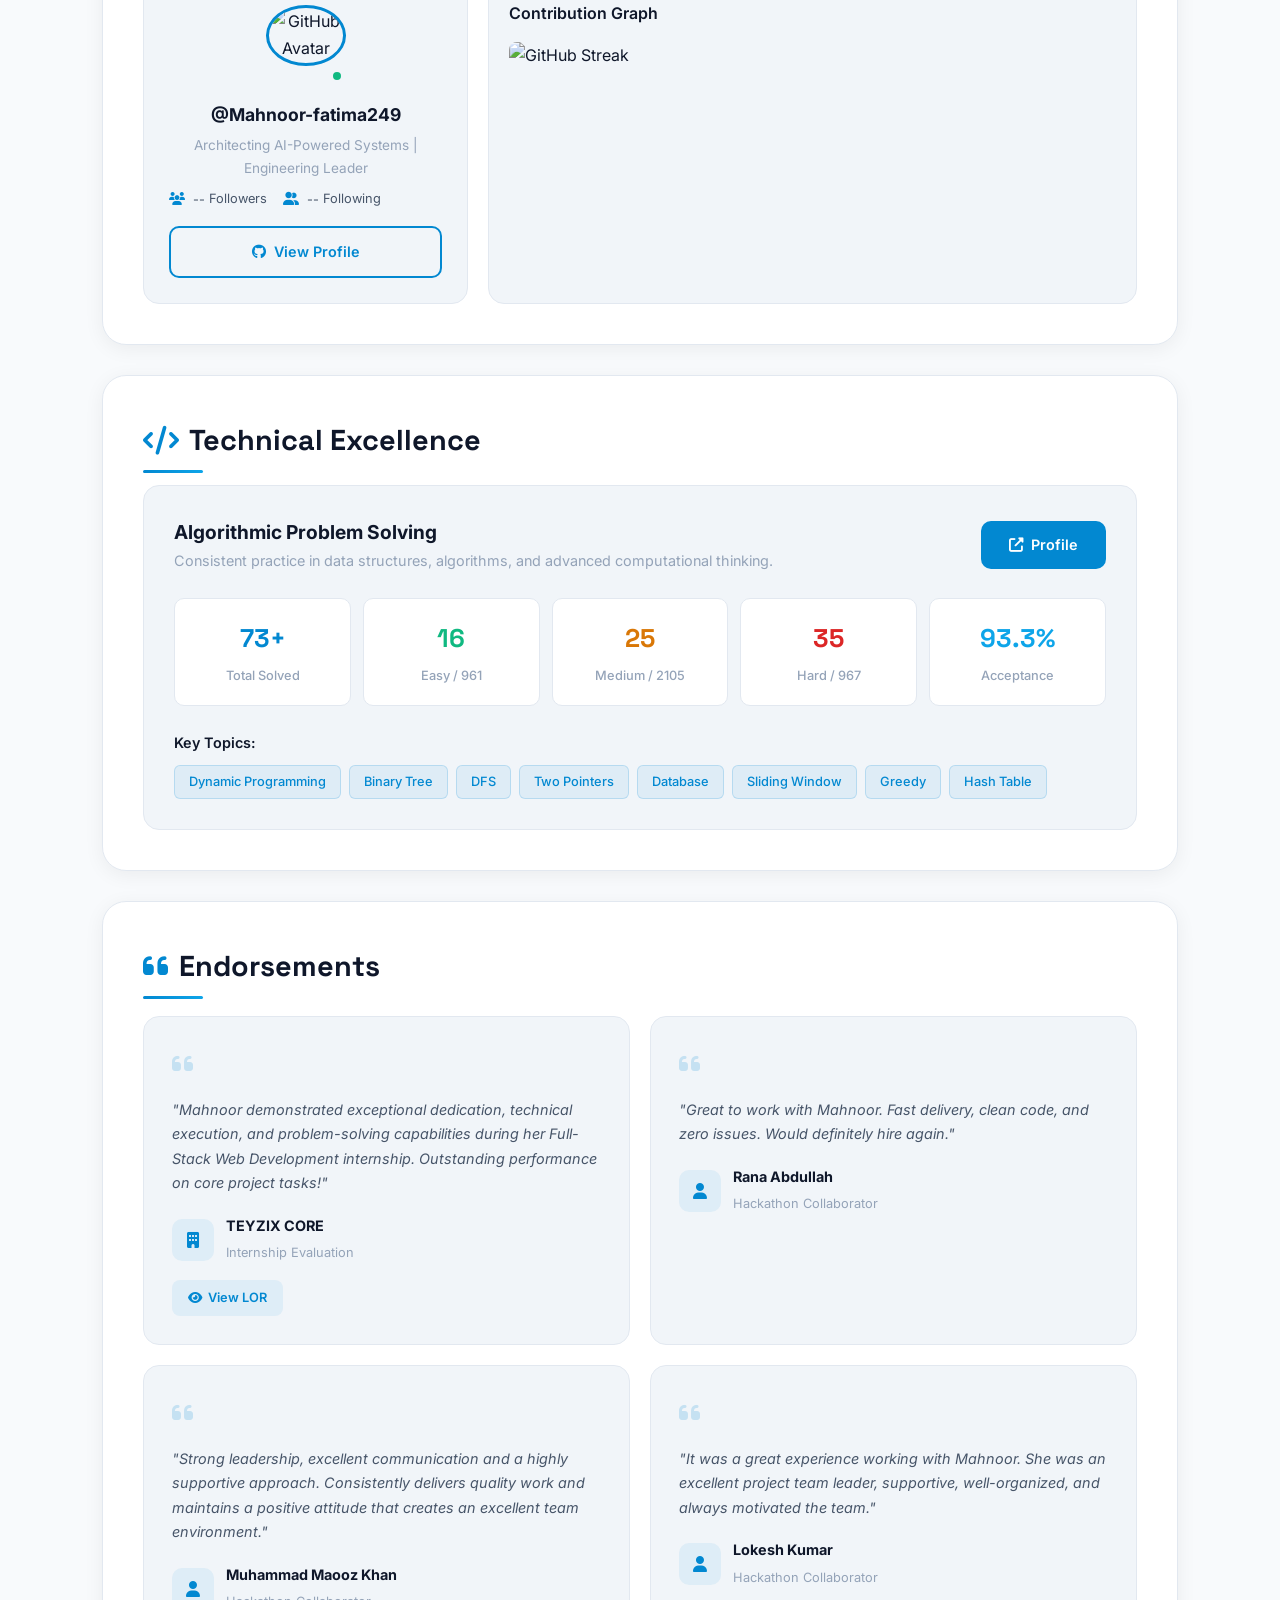
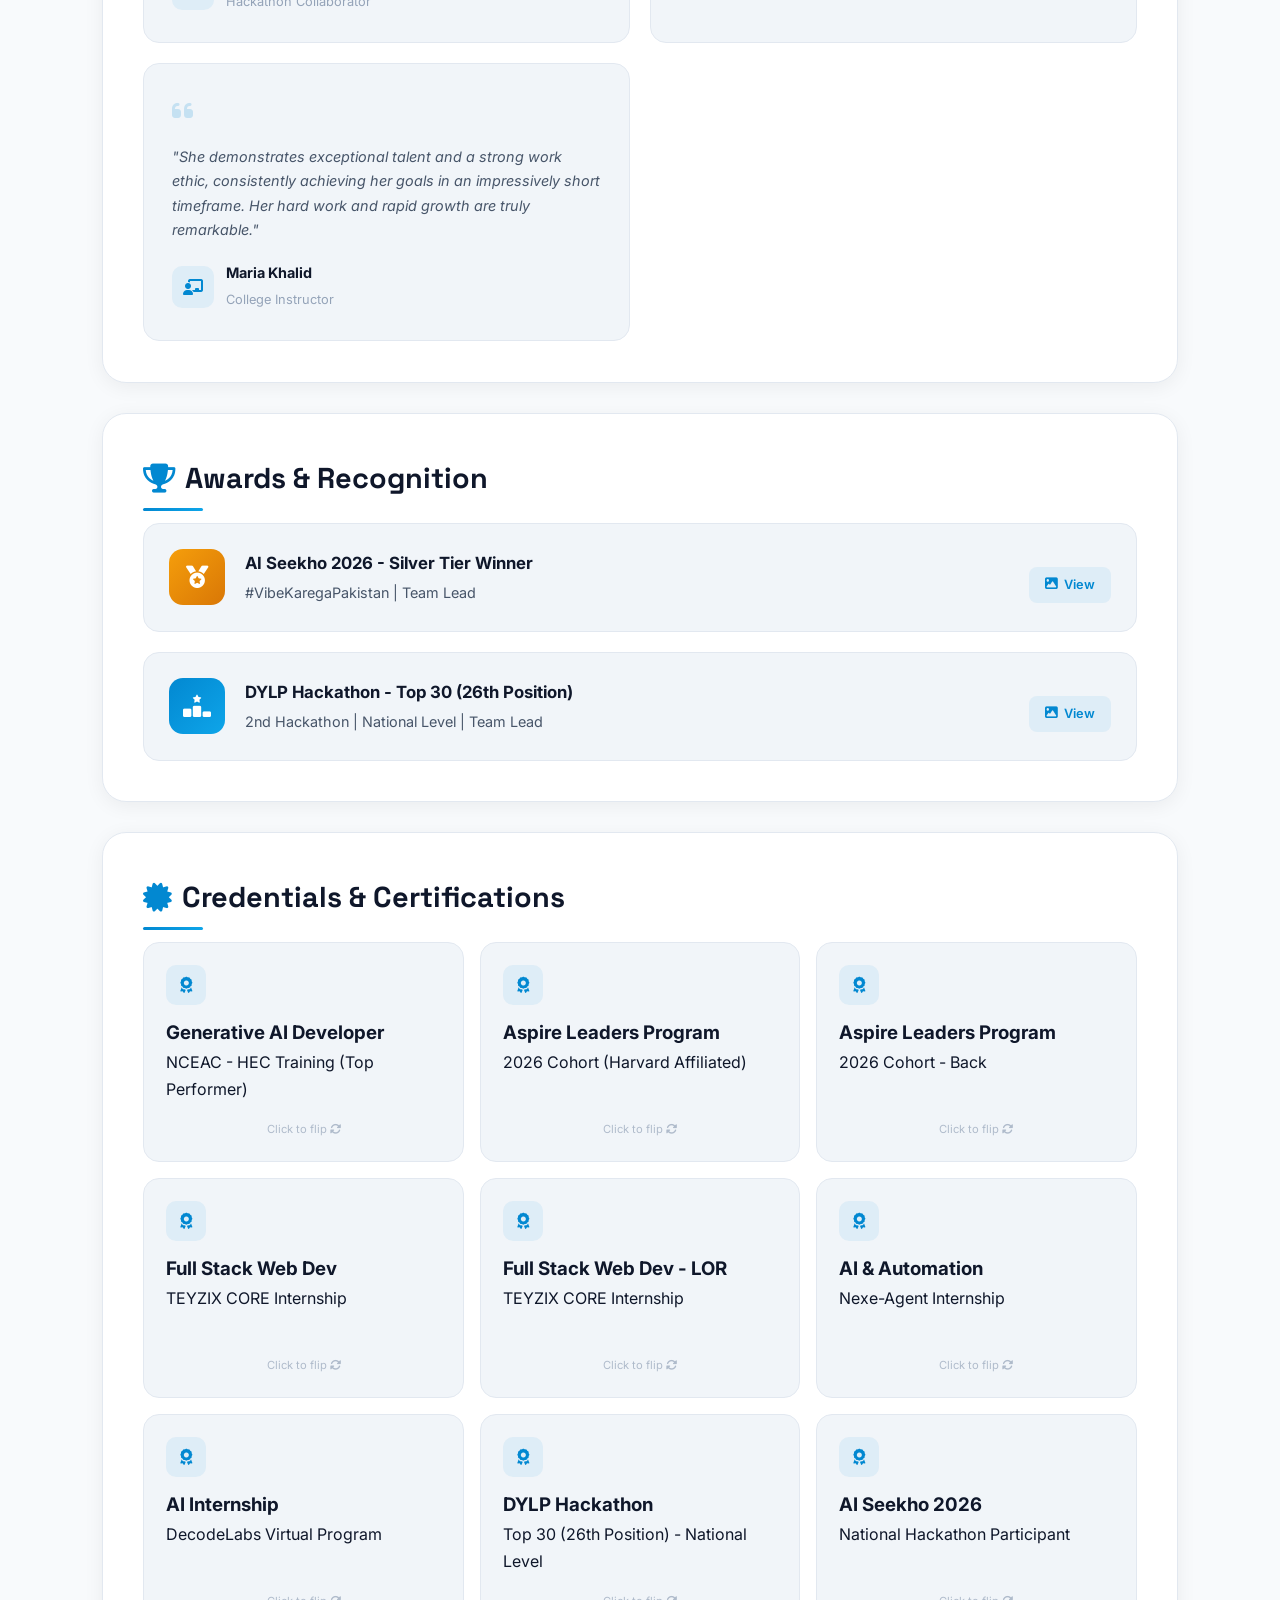
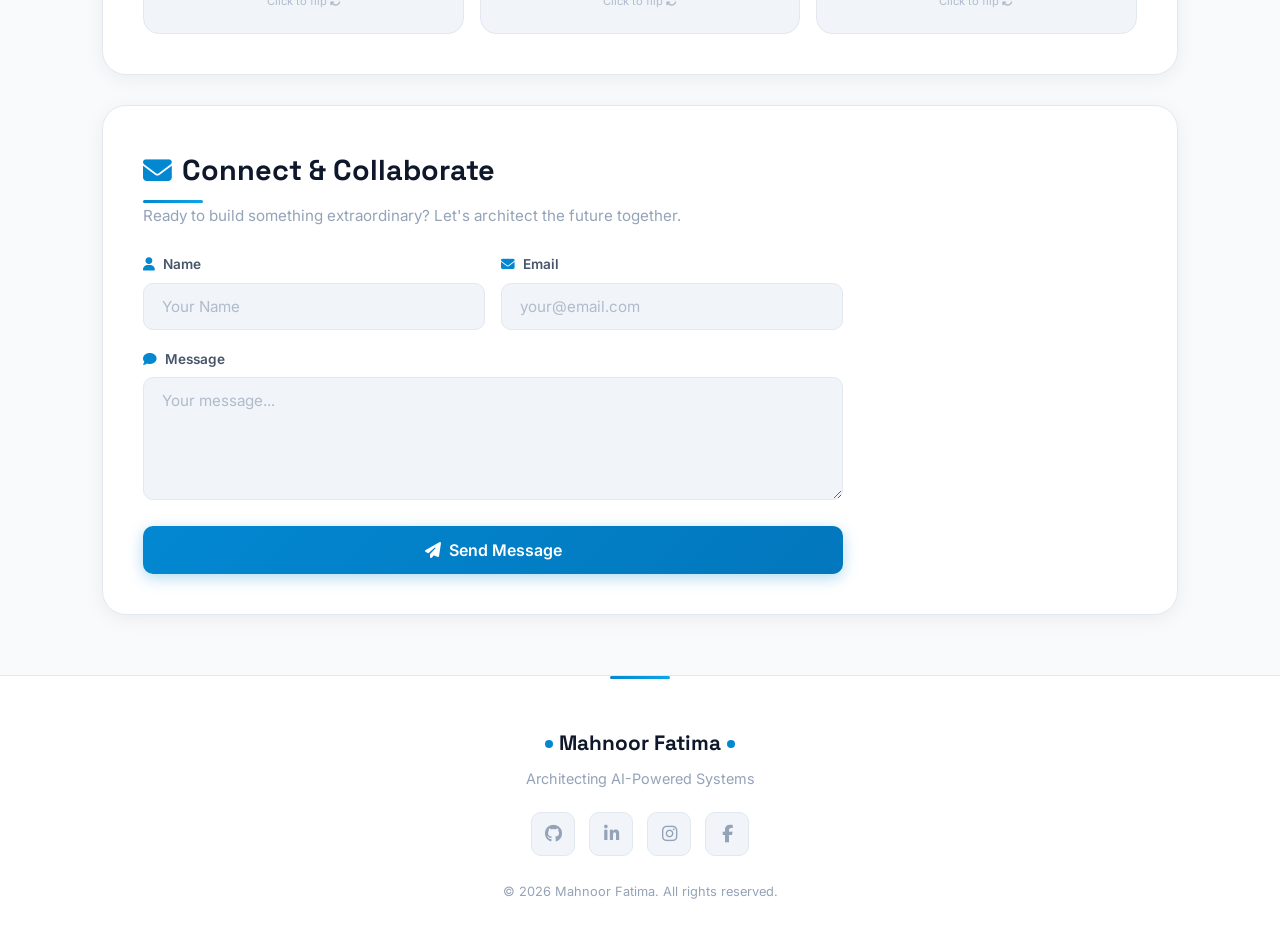
==== commit 84ef5463: "fix: remove Coming Soon badge, add live link for Cloud Storage + correct Vercel URL" ====
--- a/index.html
+++ b/index.html
@@ -639,7 +639,7 @@
                     </div>
                     <div class="project-links">
                         <a href="https://github.com/Mahnoor-fatima249/Cloud-File-Storage-System-S3-Clone-" target="_blank"><i class="fab fa-github"></i></a>
-                        <span class="coming-soon-badge">Coming Soon</span>
+                        <a href="https://frontend-brown-nine-45.vercel.app/" target="_blank"><i class="fas fa-external-link-alt"></i></a>
                     </div>
                 </div>
                 <h3>Cloud File Storage (S3 Clone)</h3>
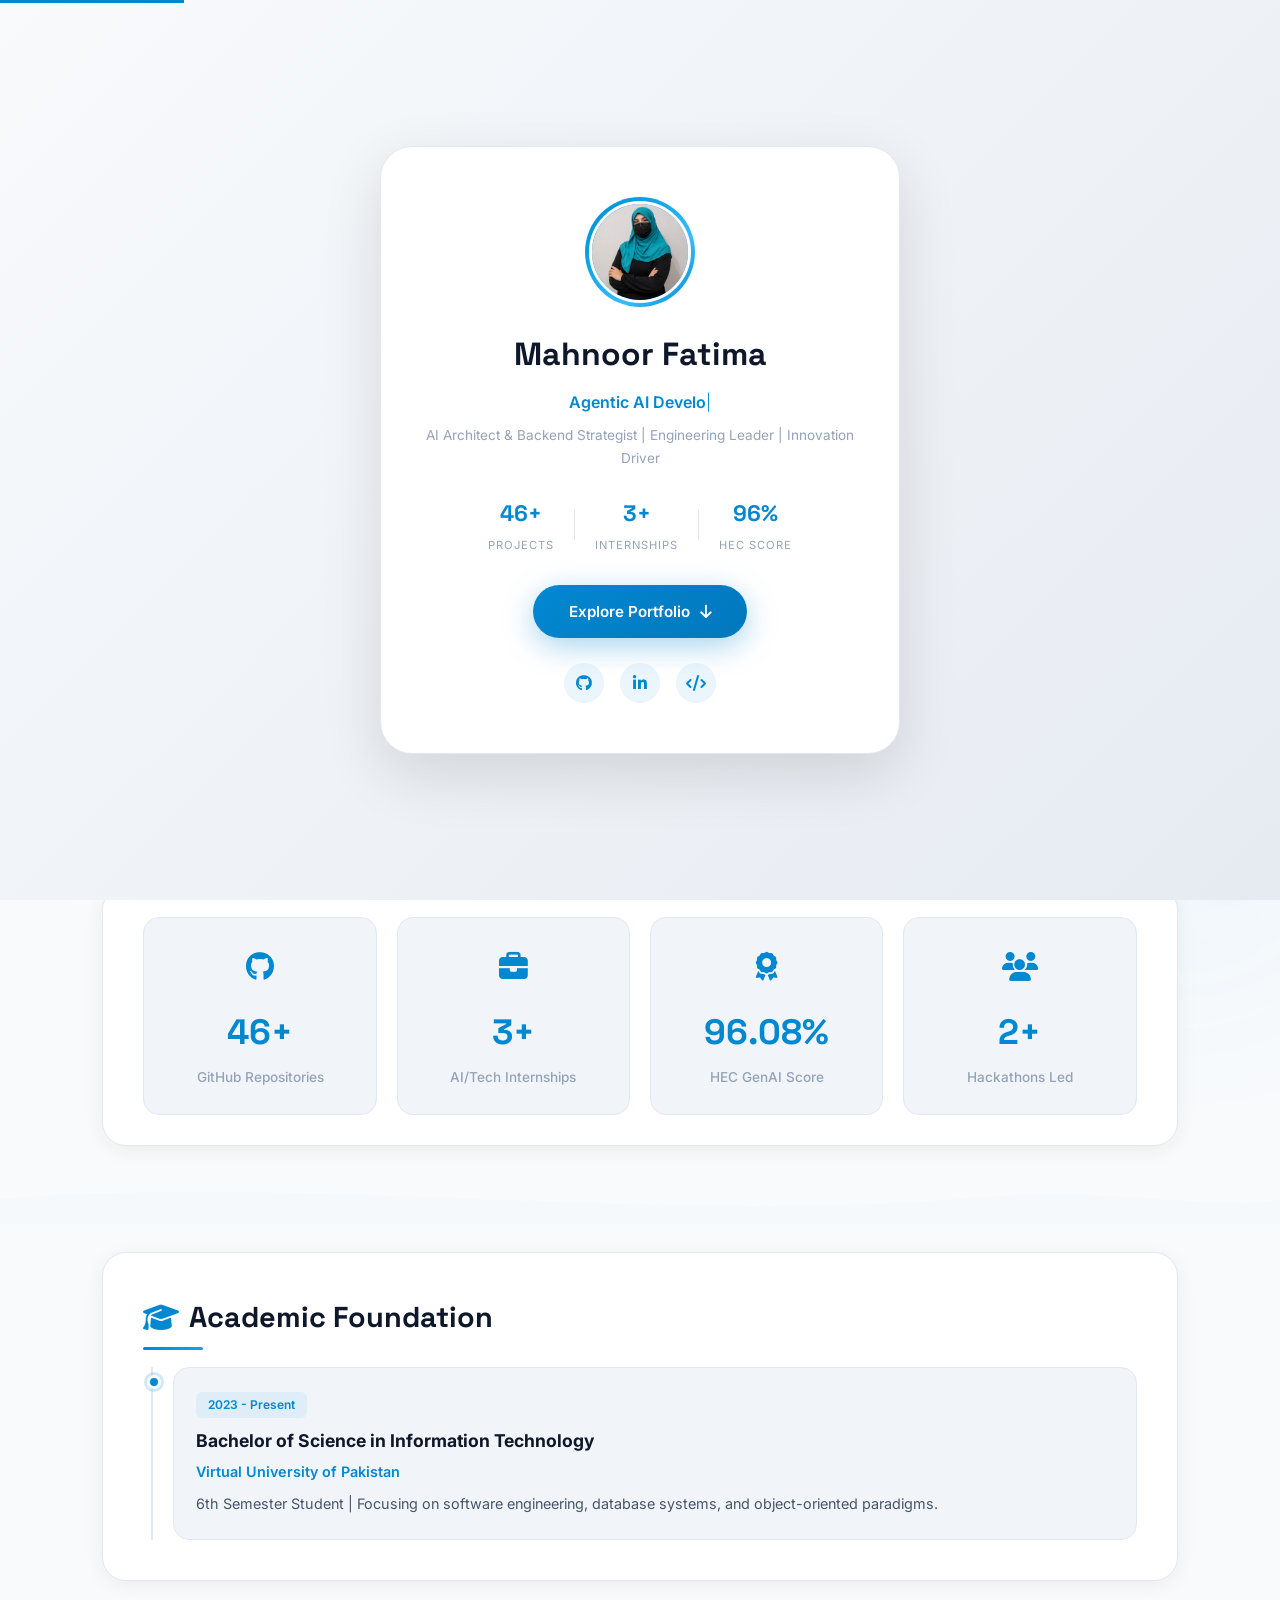
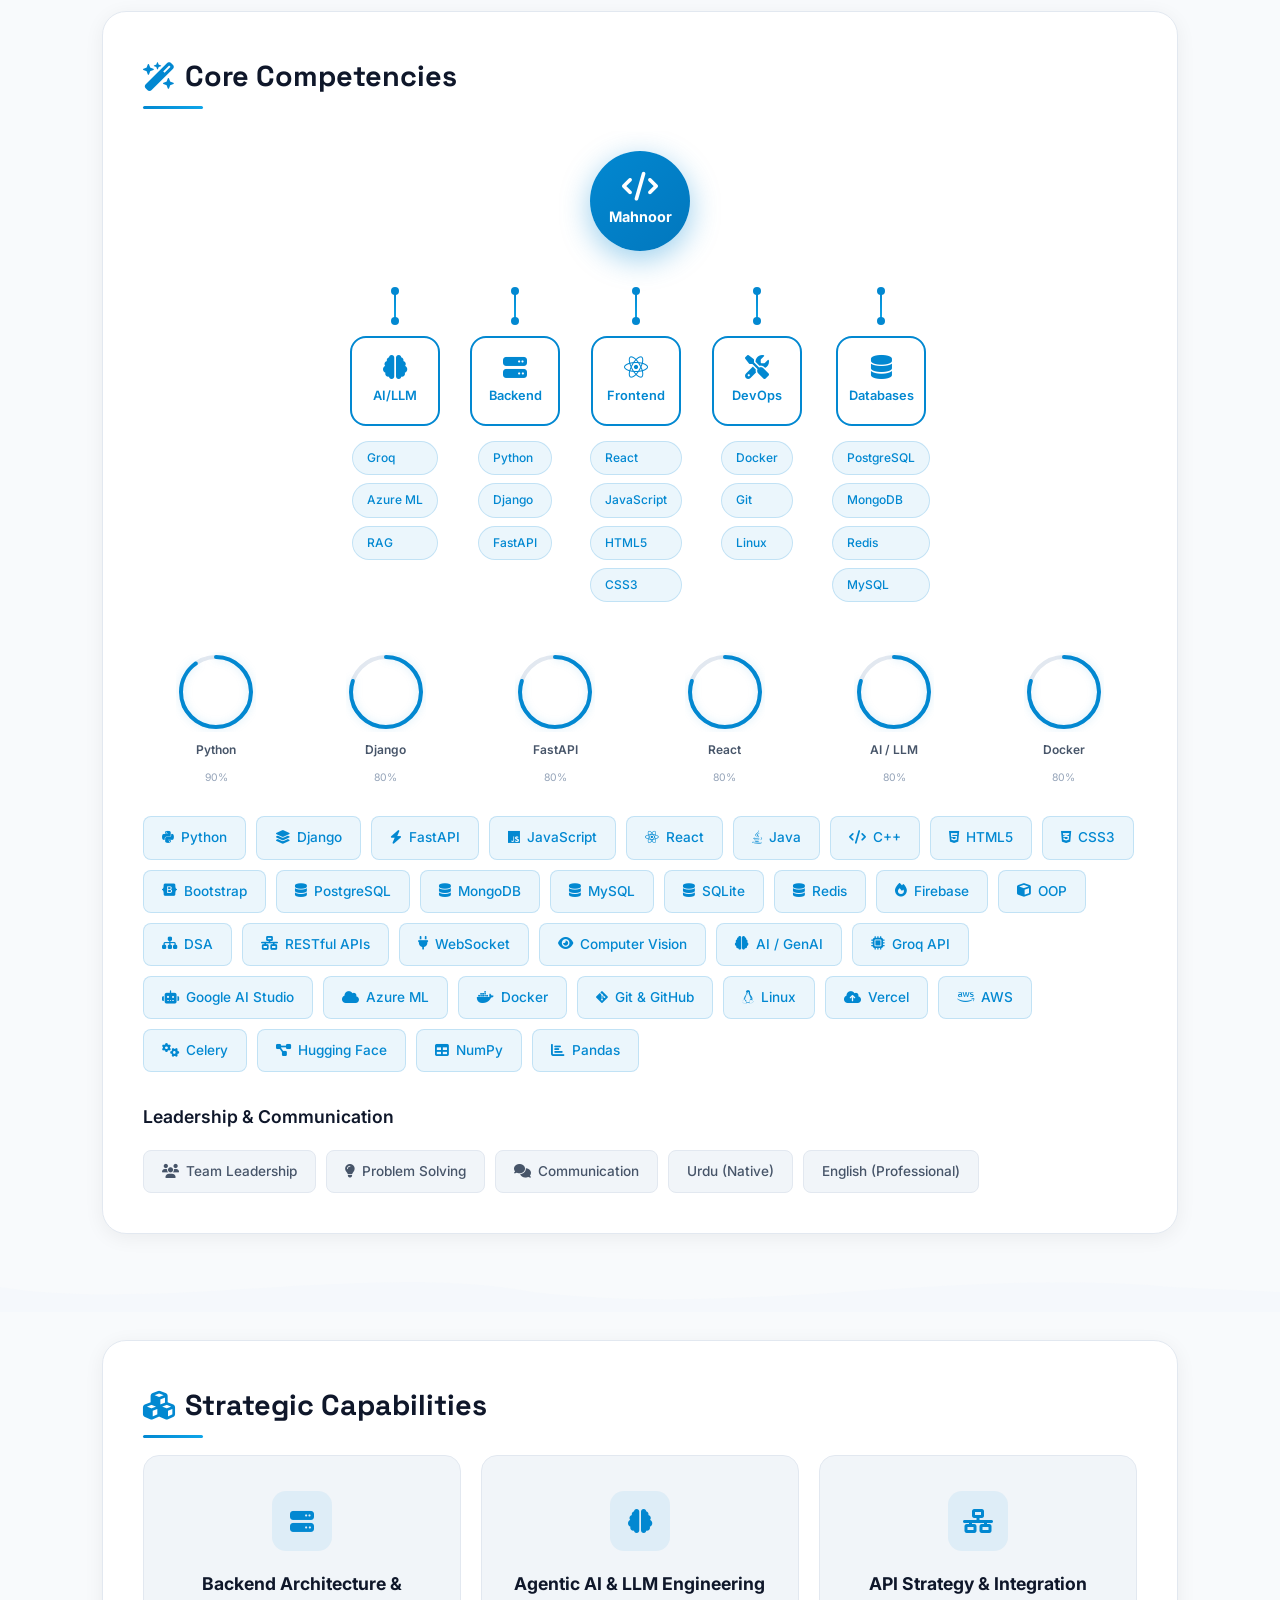
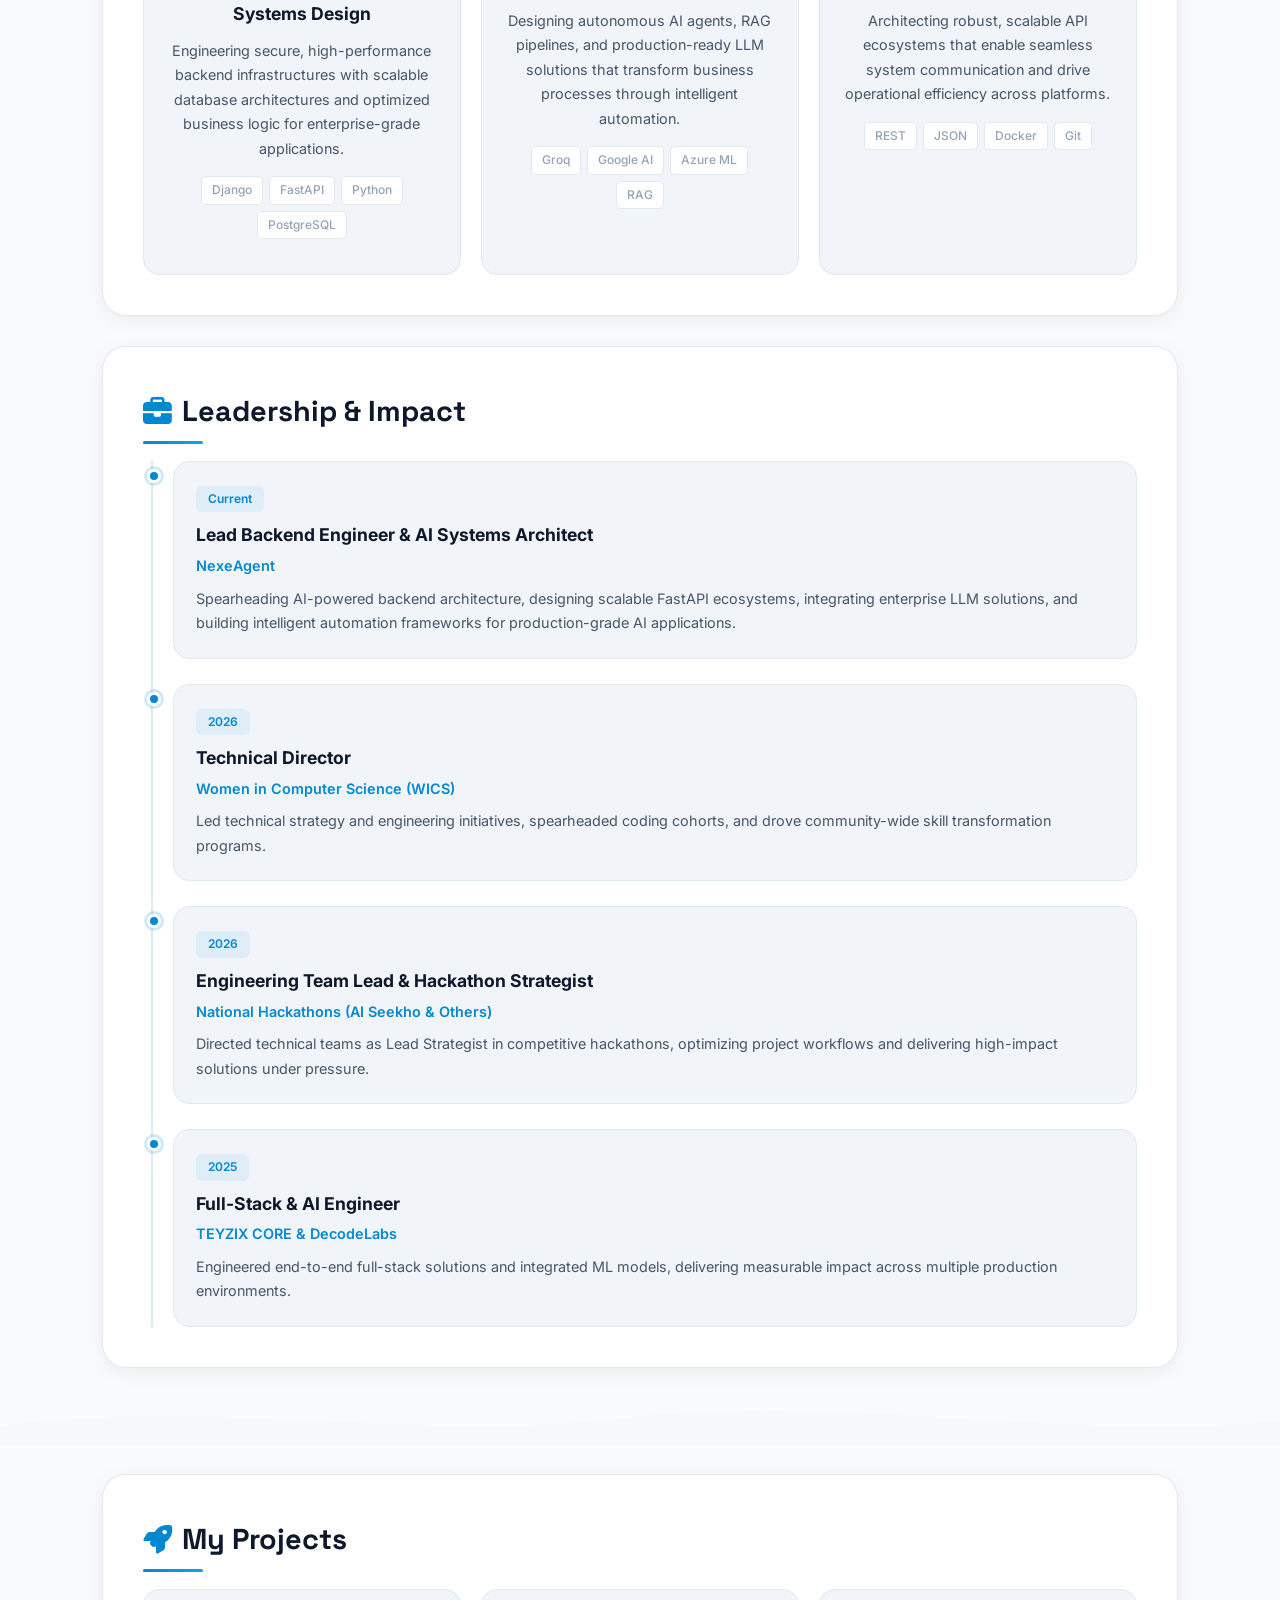
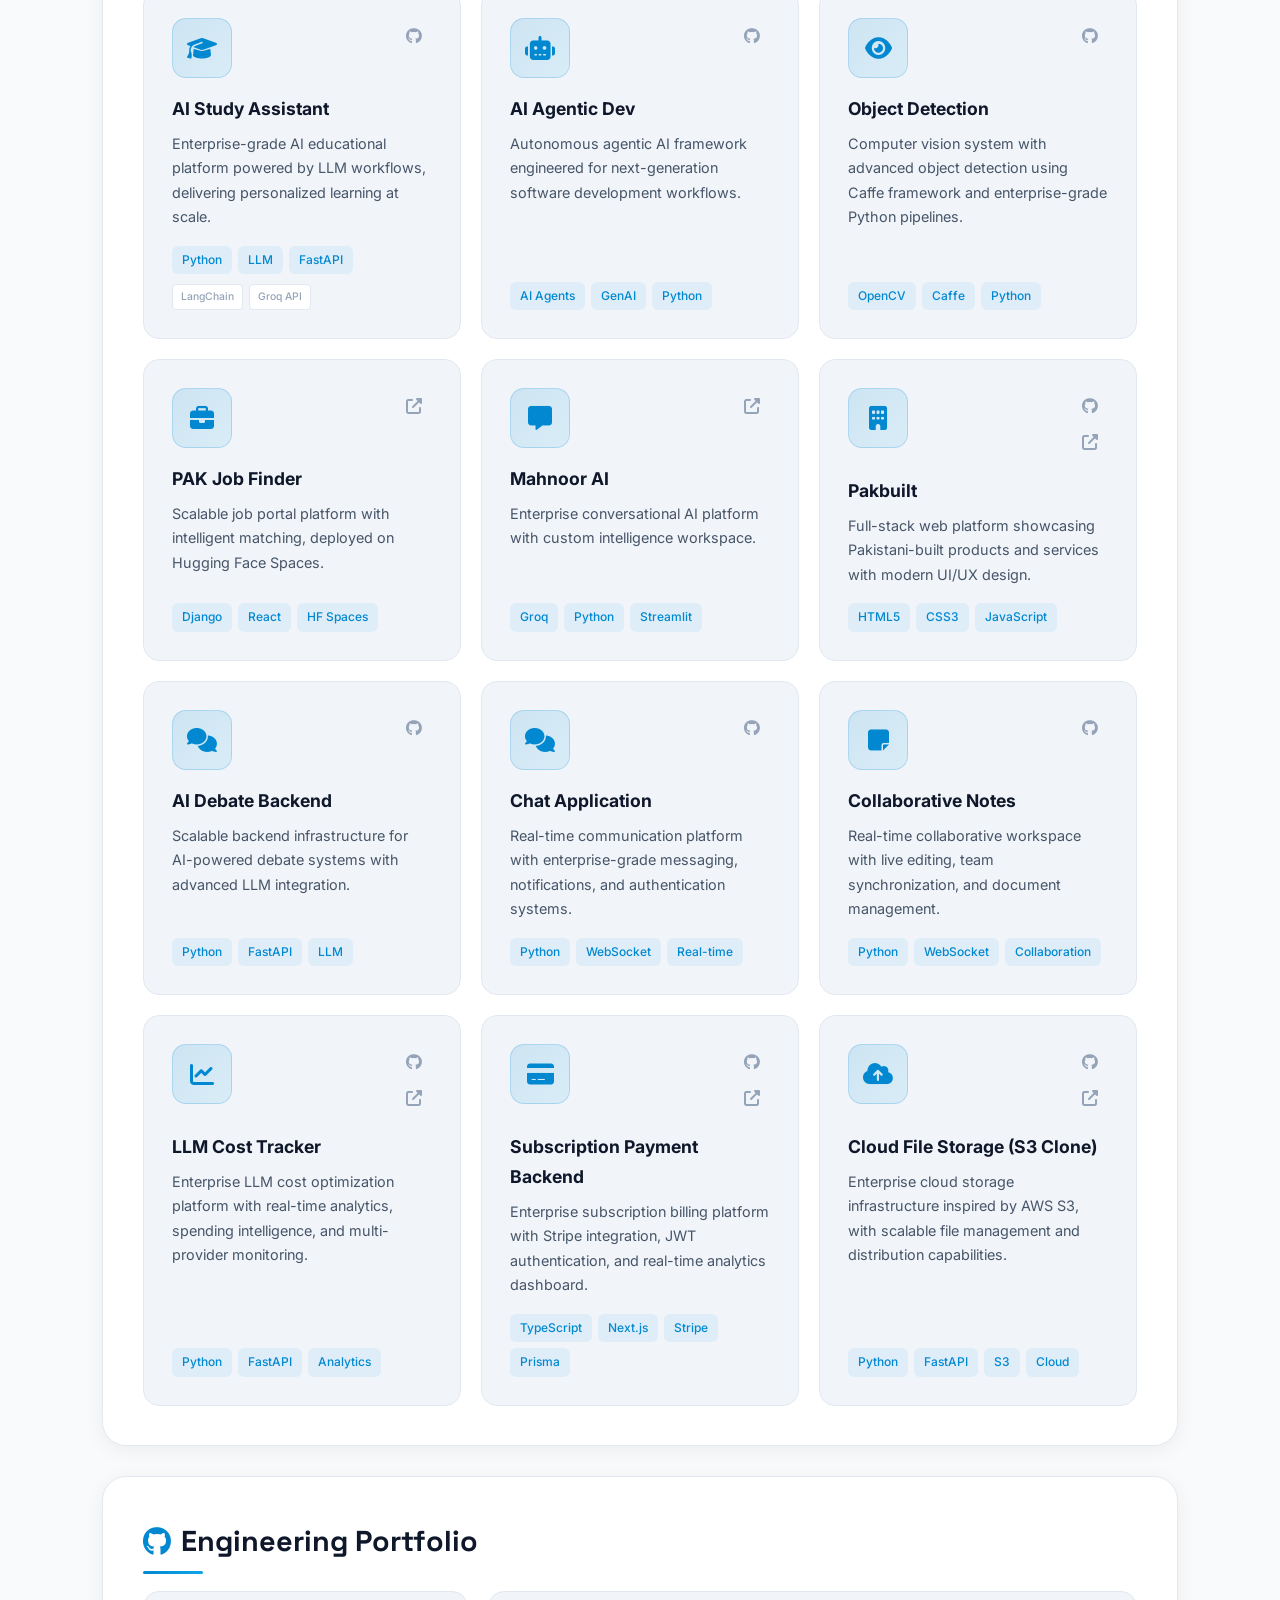
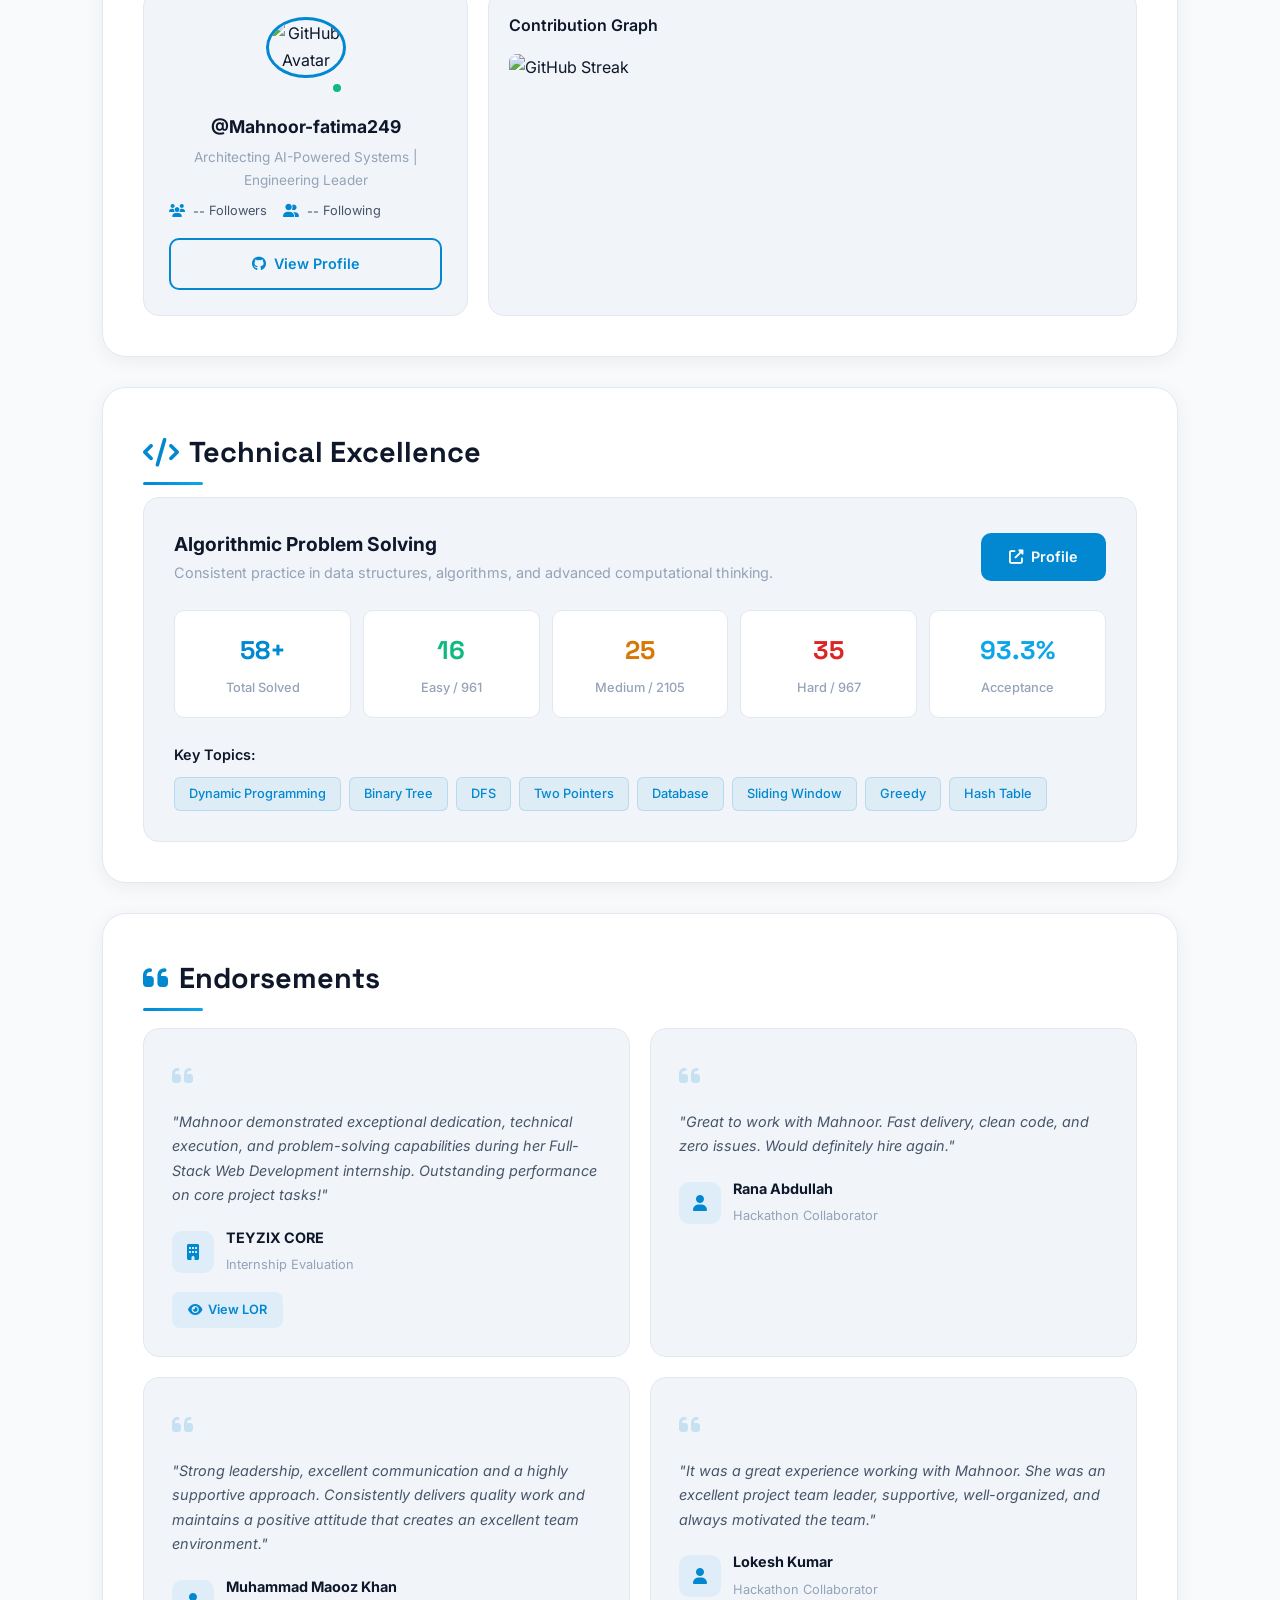
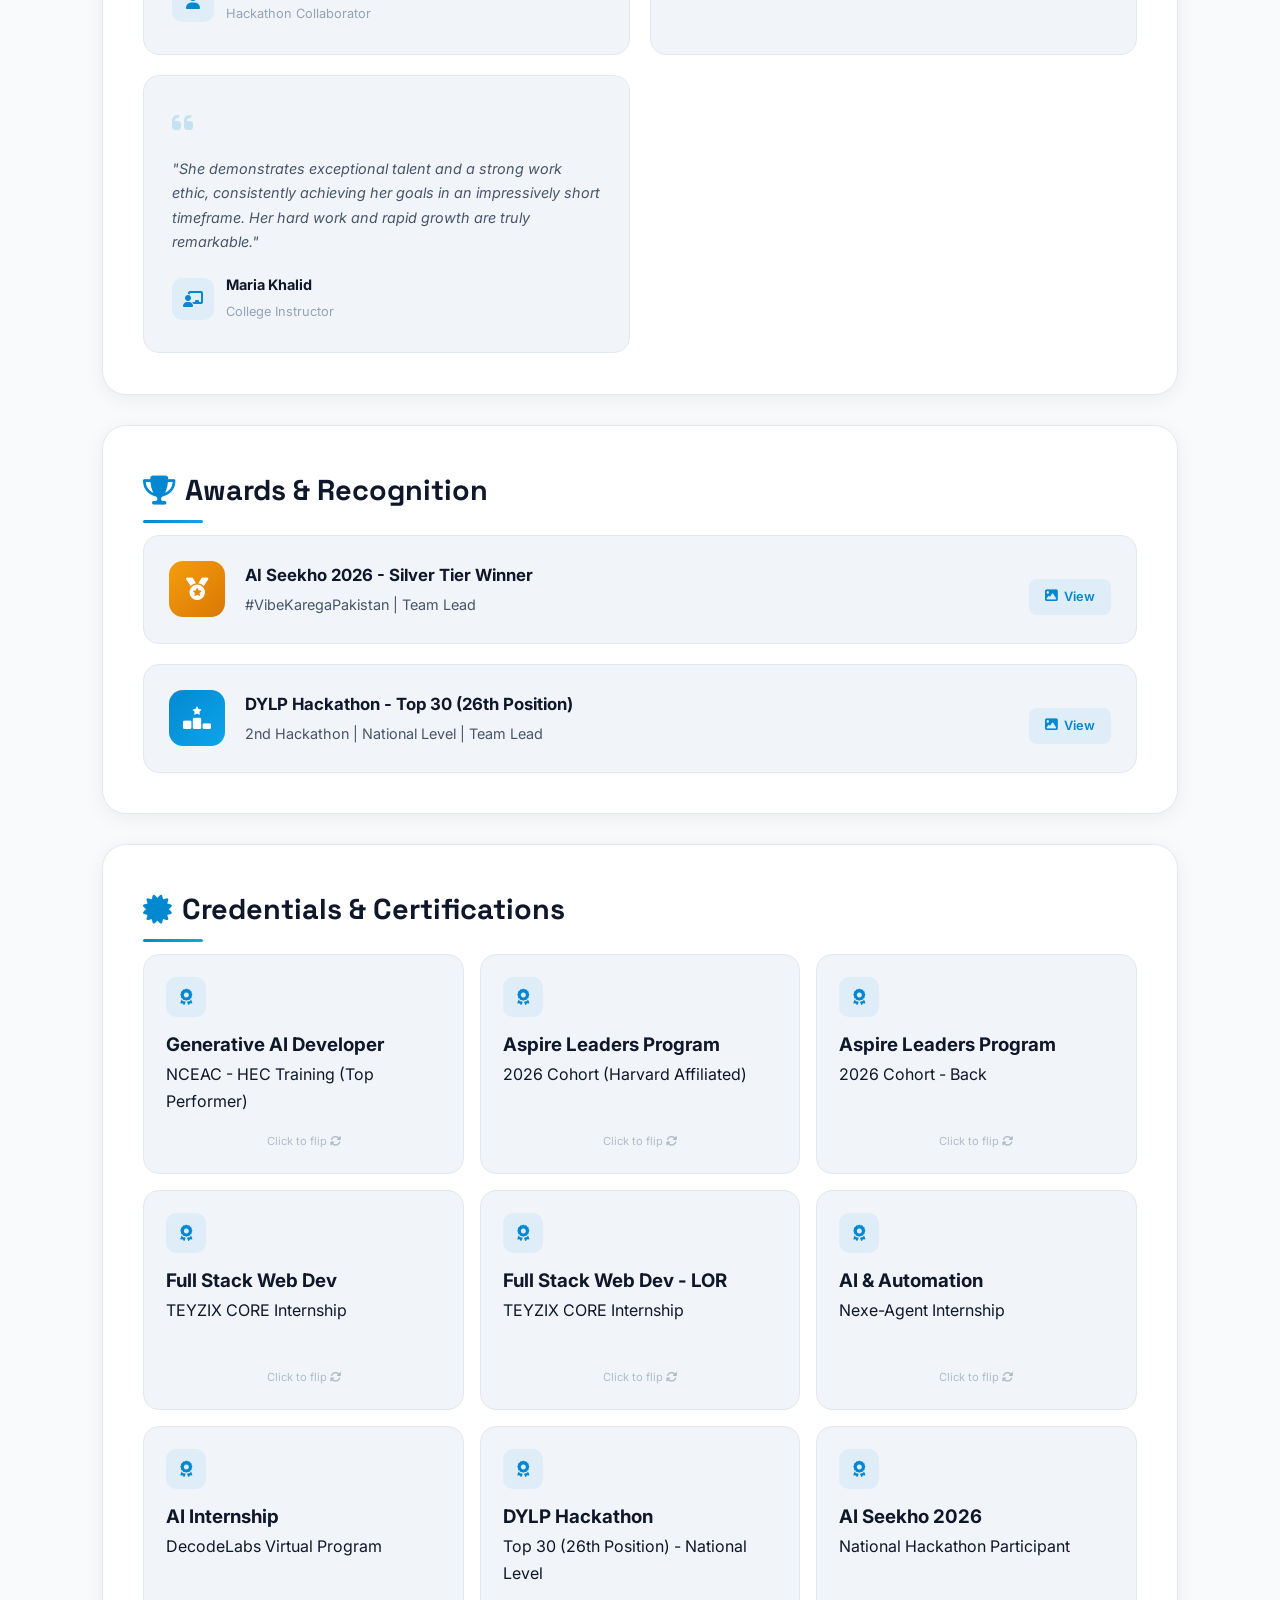
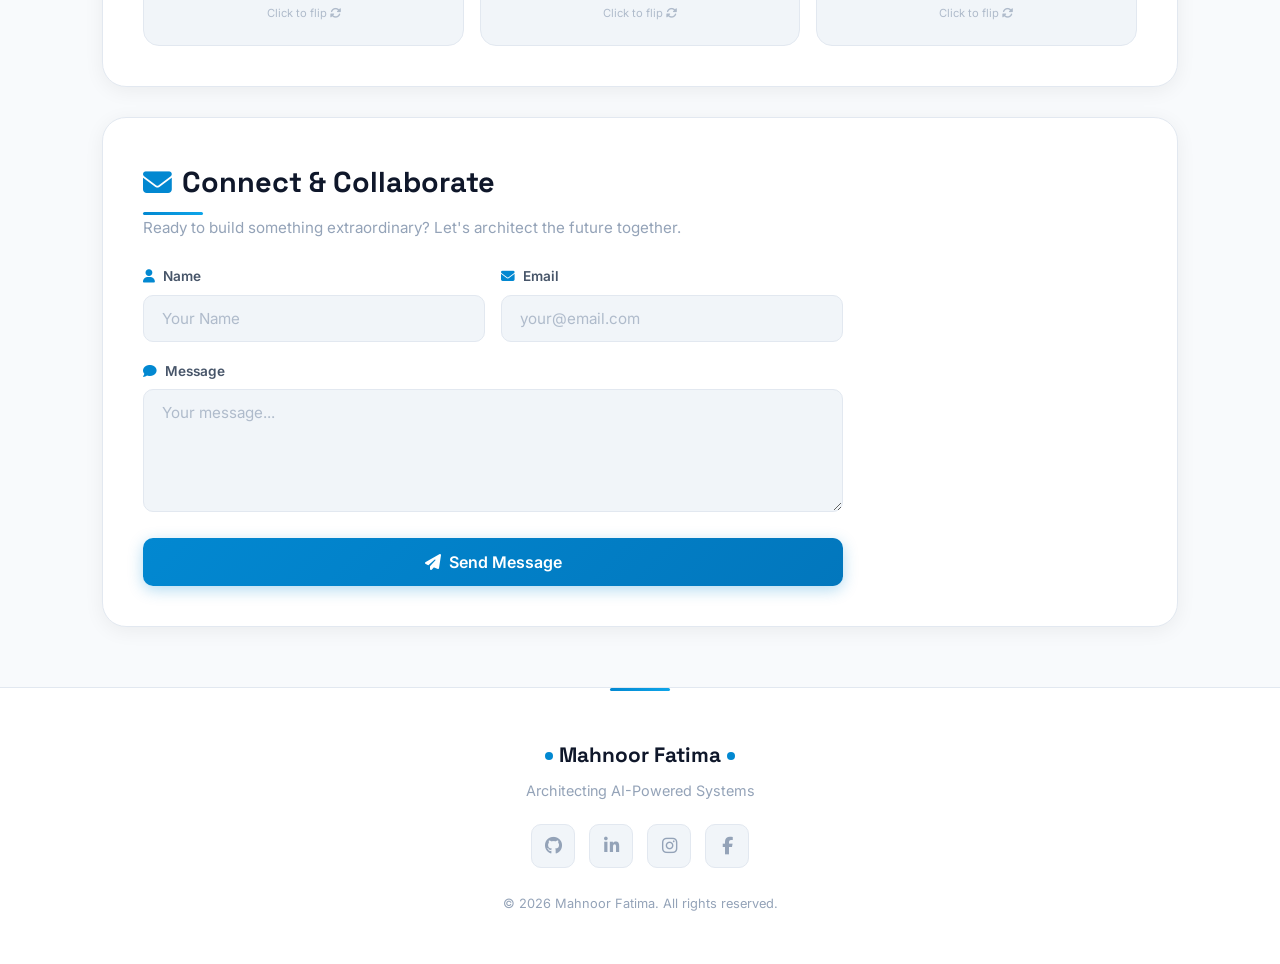
==== commit a1ed828a: "Replace AI News Platform with Pakbuilt project (live + GitHub links)" ====
--- a/index.html
+++ b/index.html
@@ -530,17 +530,18 @@
                 <div class="project-card-header">
                     <div class="project-image">
                         <div class="project-placeholder-img">
-                            <i class="fas fa-newspaper"></i>
-                        </div>
-                    </div>
-                    <div class="project-links">
-                        <a href="https://github.com/Mahnoor-fatima249" target="_blank"><i class="fab fa-github"></i></a>
-                    </div>
-                </div>
-                <h3>AI News Platform</h3>
-                <p>AI-powered news intelligence platform with automated summaries and conversational news experiences.</p>
-                <div class="project-tags">
-                    <span>FastAPI</span><span>MongoDB</span><span>React</span><span>Groq</span>
+                            <i class="fas fa-building"></i>
+                        </div>
+                    </div>
+                    <div class="project-links">
+                        <a href="https://github.com/Mahnoor-fatima249/Pakbuilt" target="_blank" title="View Code"><i class="fab fa-github"></i></a>
+                        <a href="https://mahnoor-fatima249.github.io/Pakbuilt/public/index.html" target="_blank" title="Live Demo"><i class="fas fa-external-link-alt"></i></a>
+                    </div>
+                </div>
+                <h3>Pakbuilt</h3>
+                <p>Full-stack web platform showcasing Pakistani-built products and services with modern UI/UX design.</p>
+                <div class="project-tags">
+                    <span>HTML5</span><span>CSS3</span><span>JavaScript</span>
                 </div>
             </div>
             <div class="project-card tilt-card glass-hover neon-glow">
